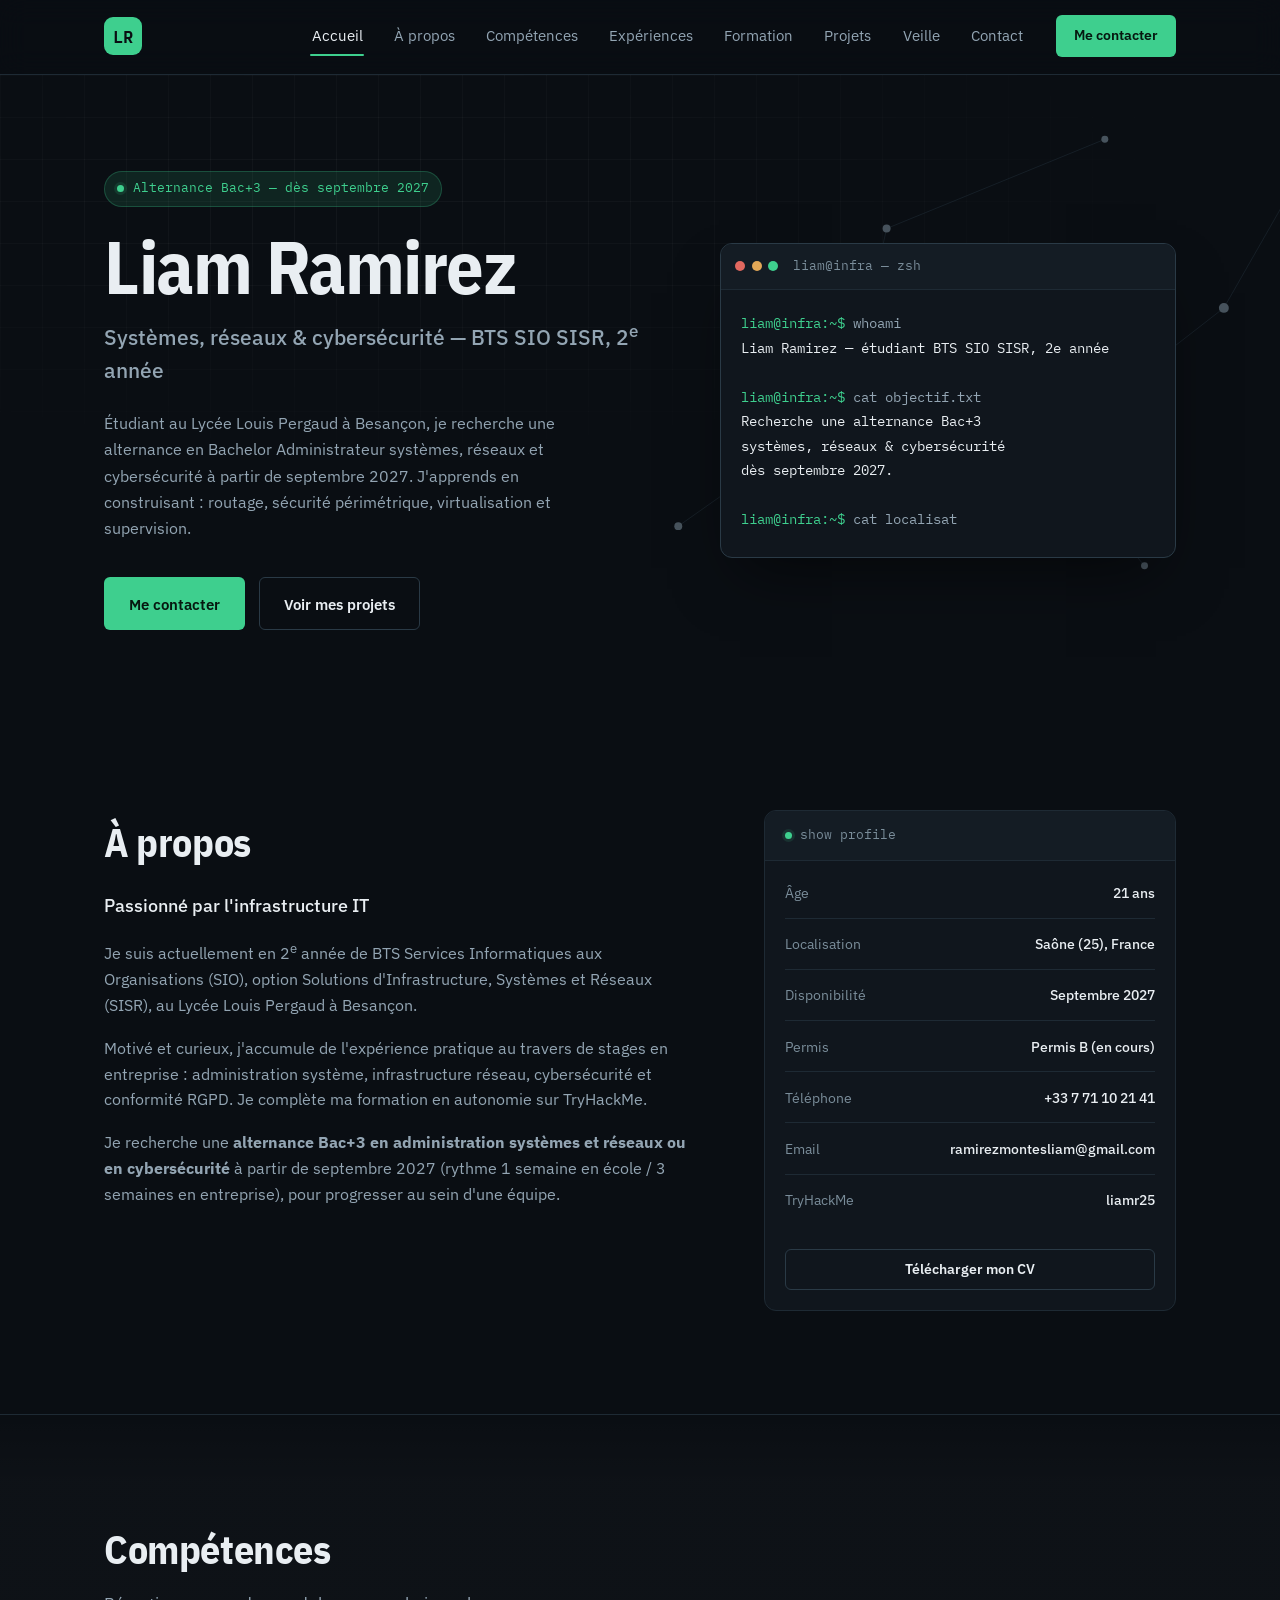
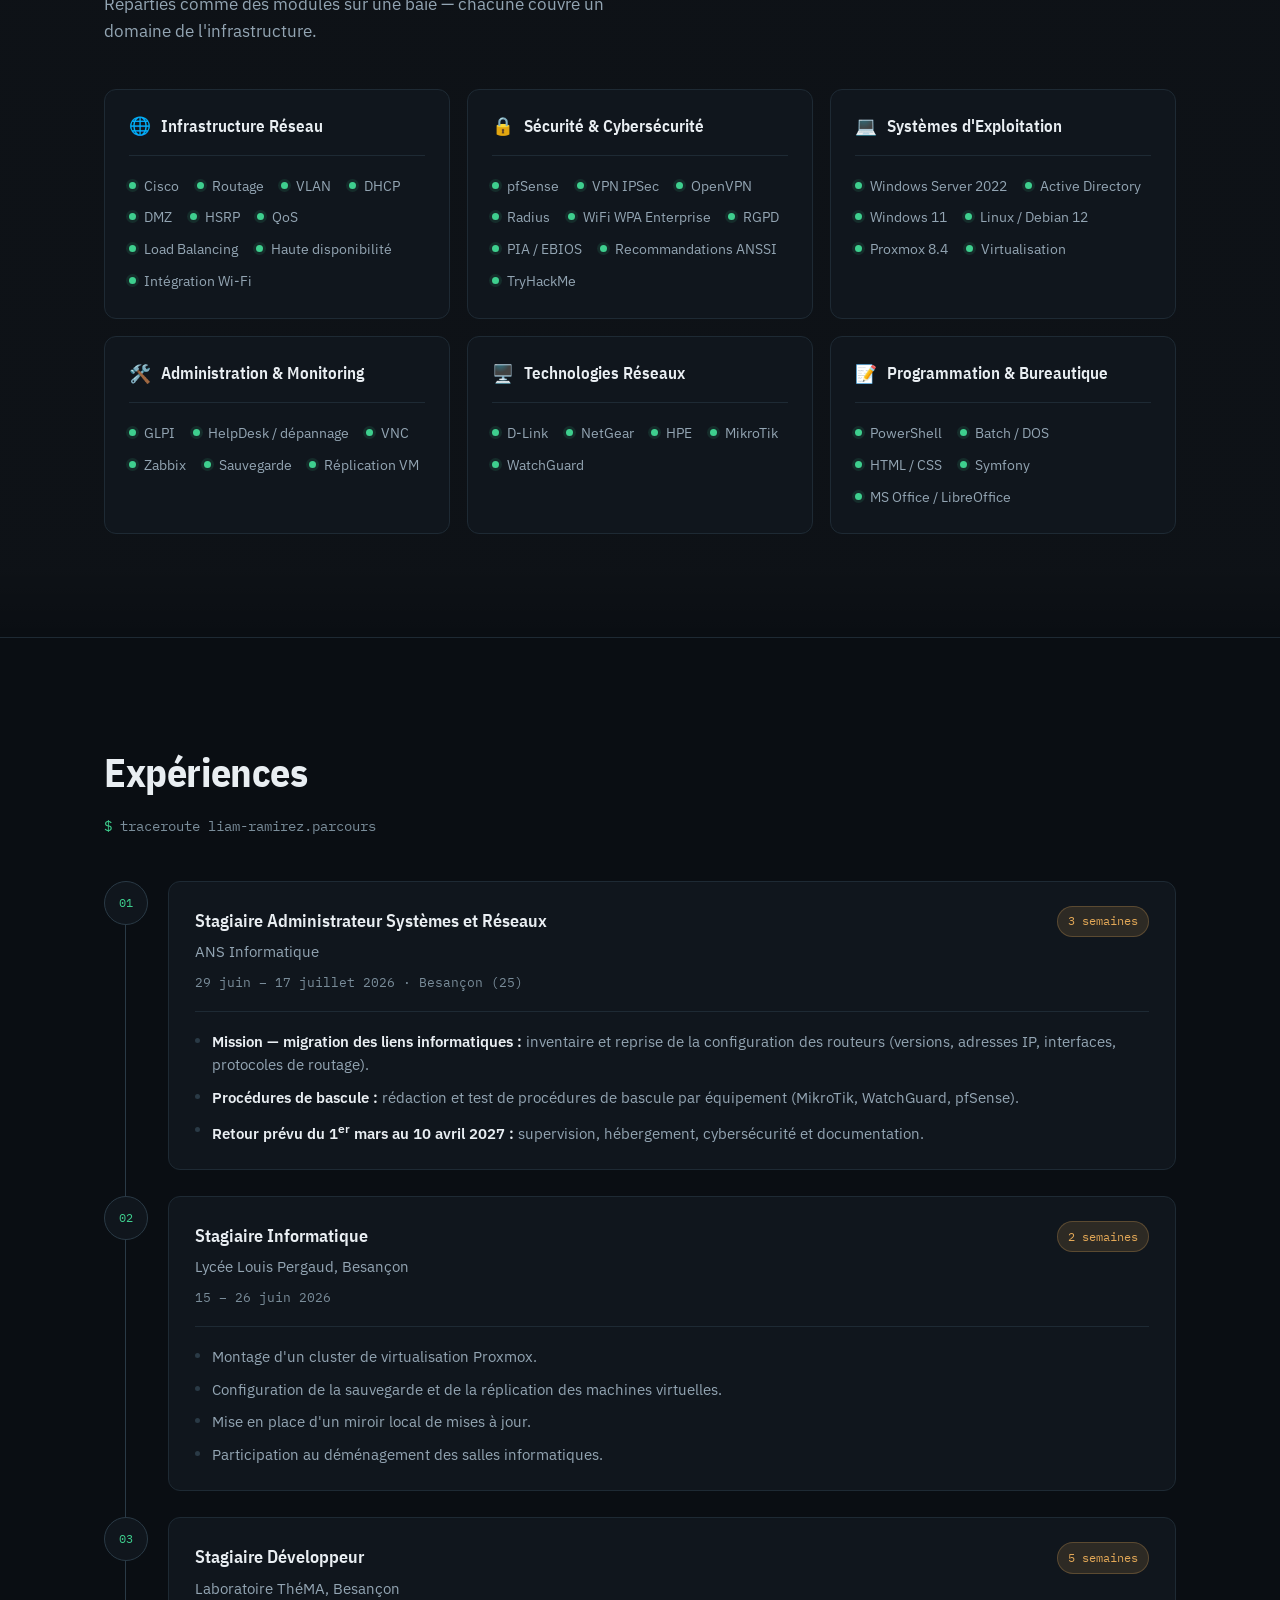
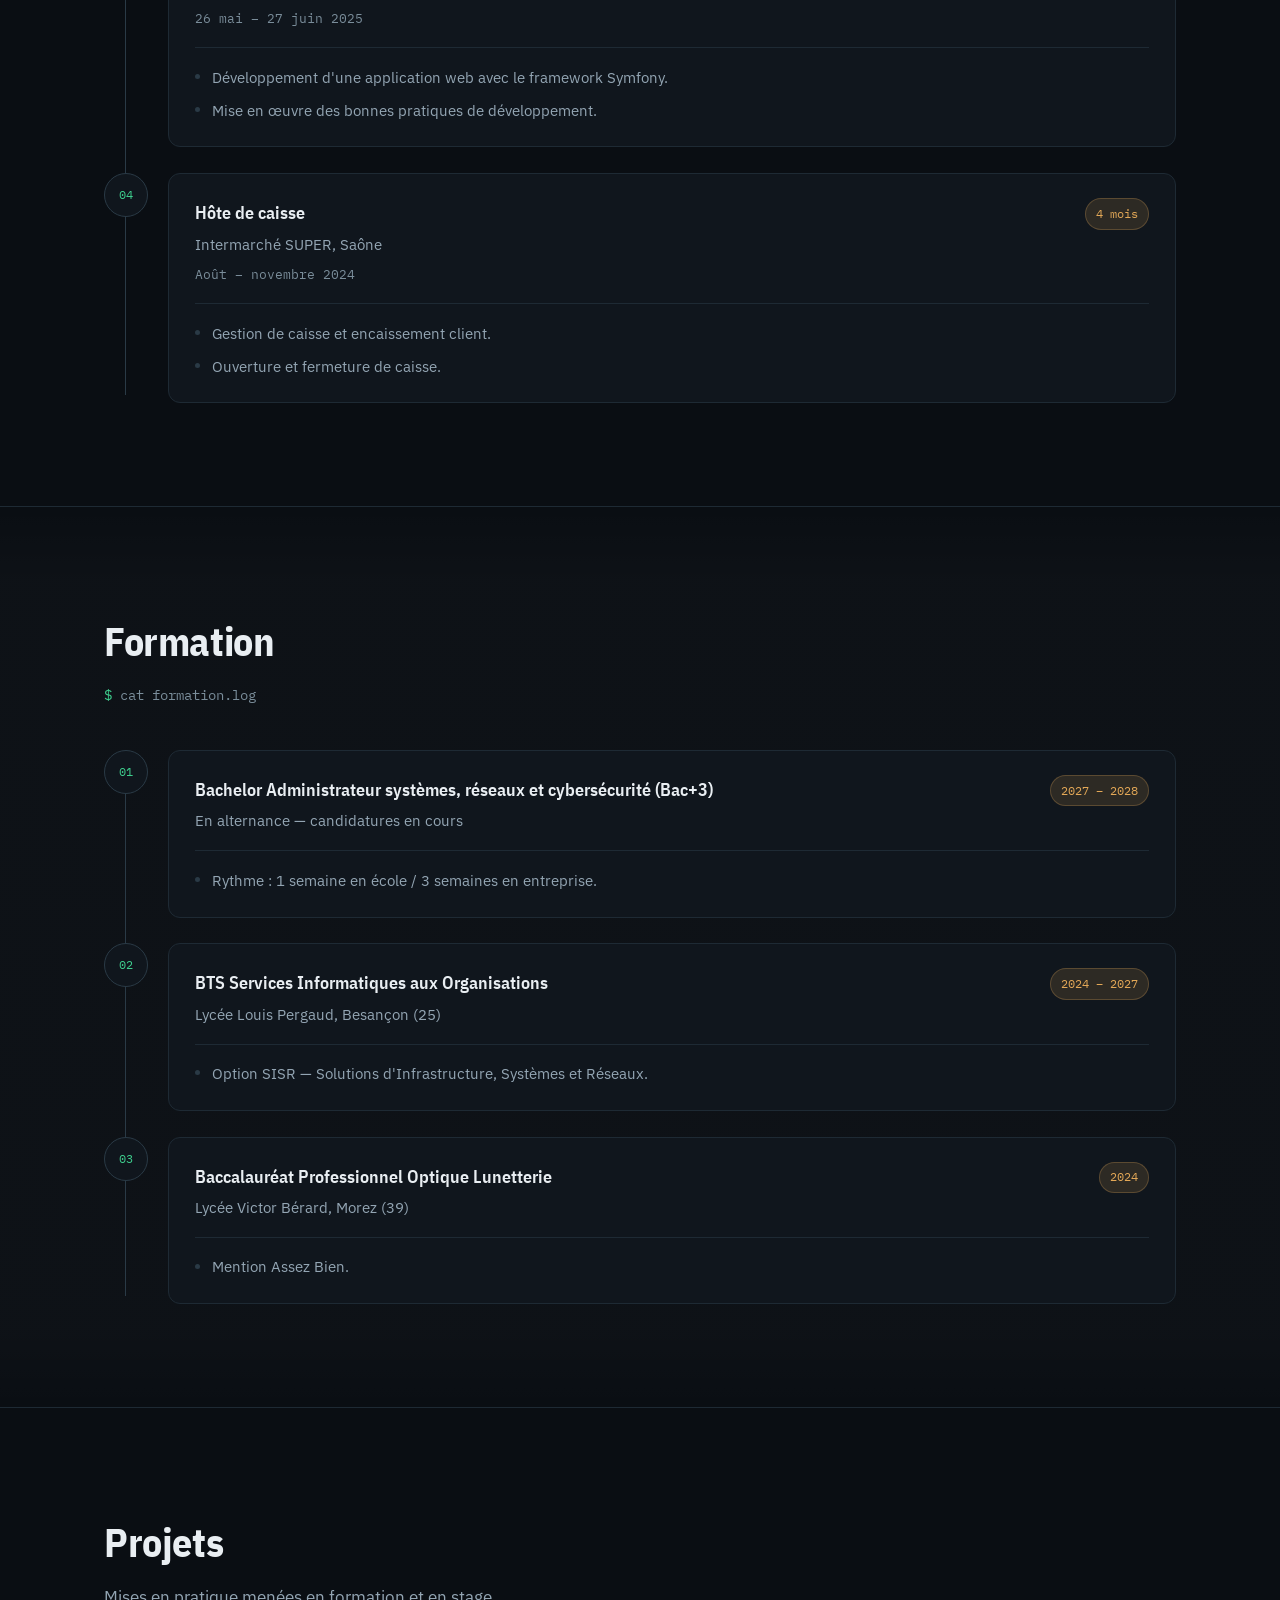
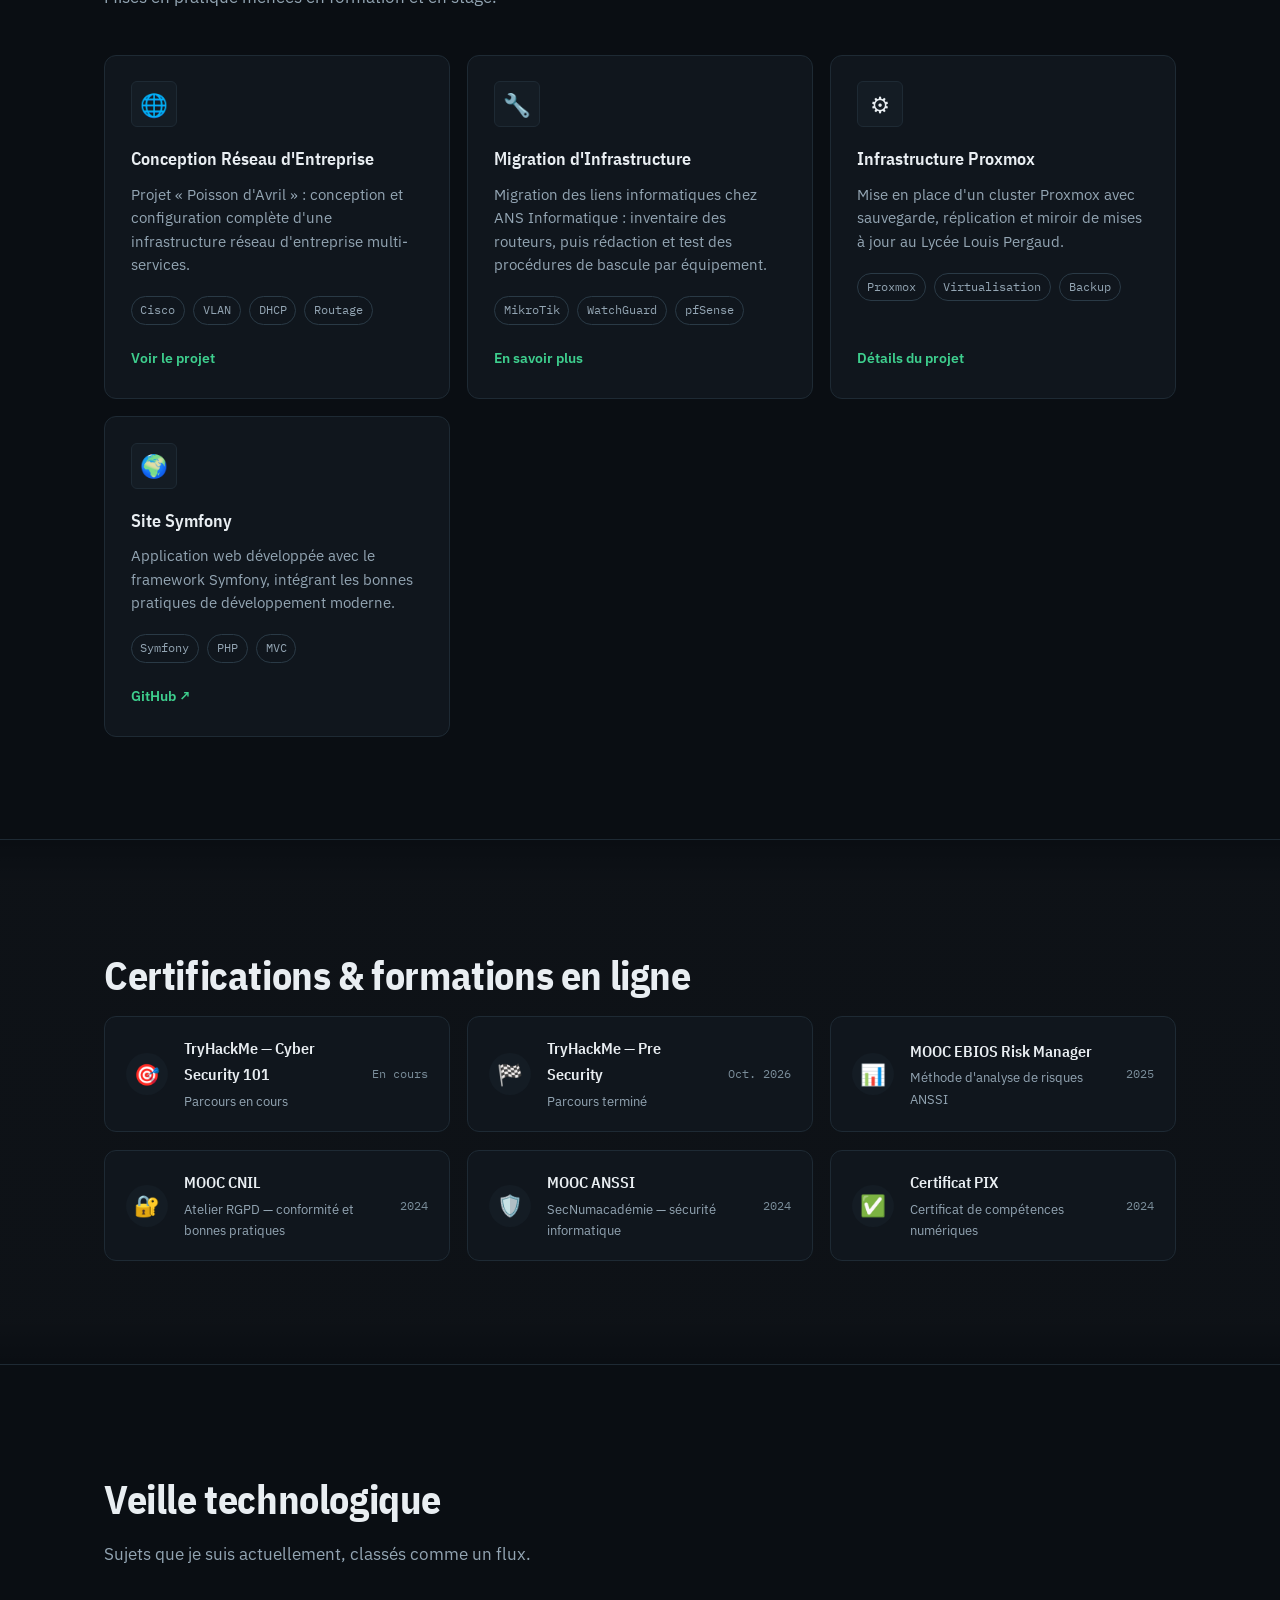
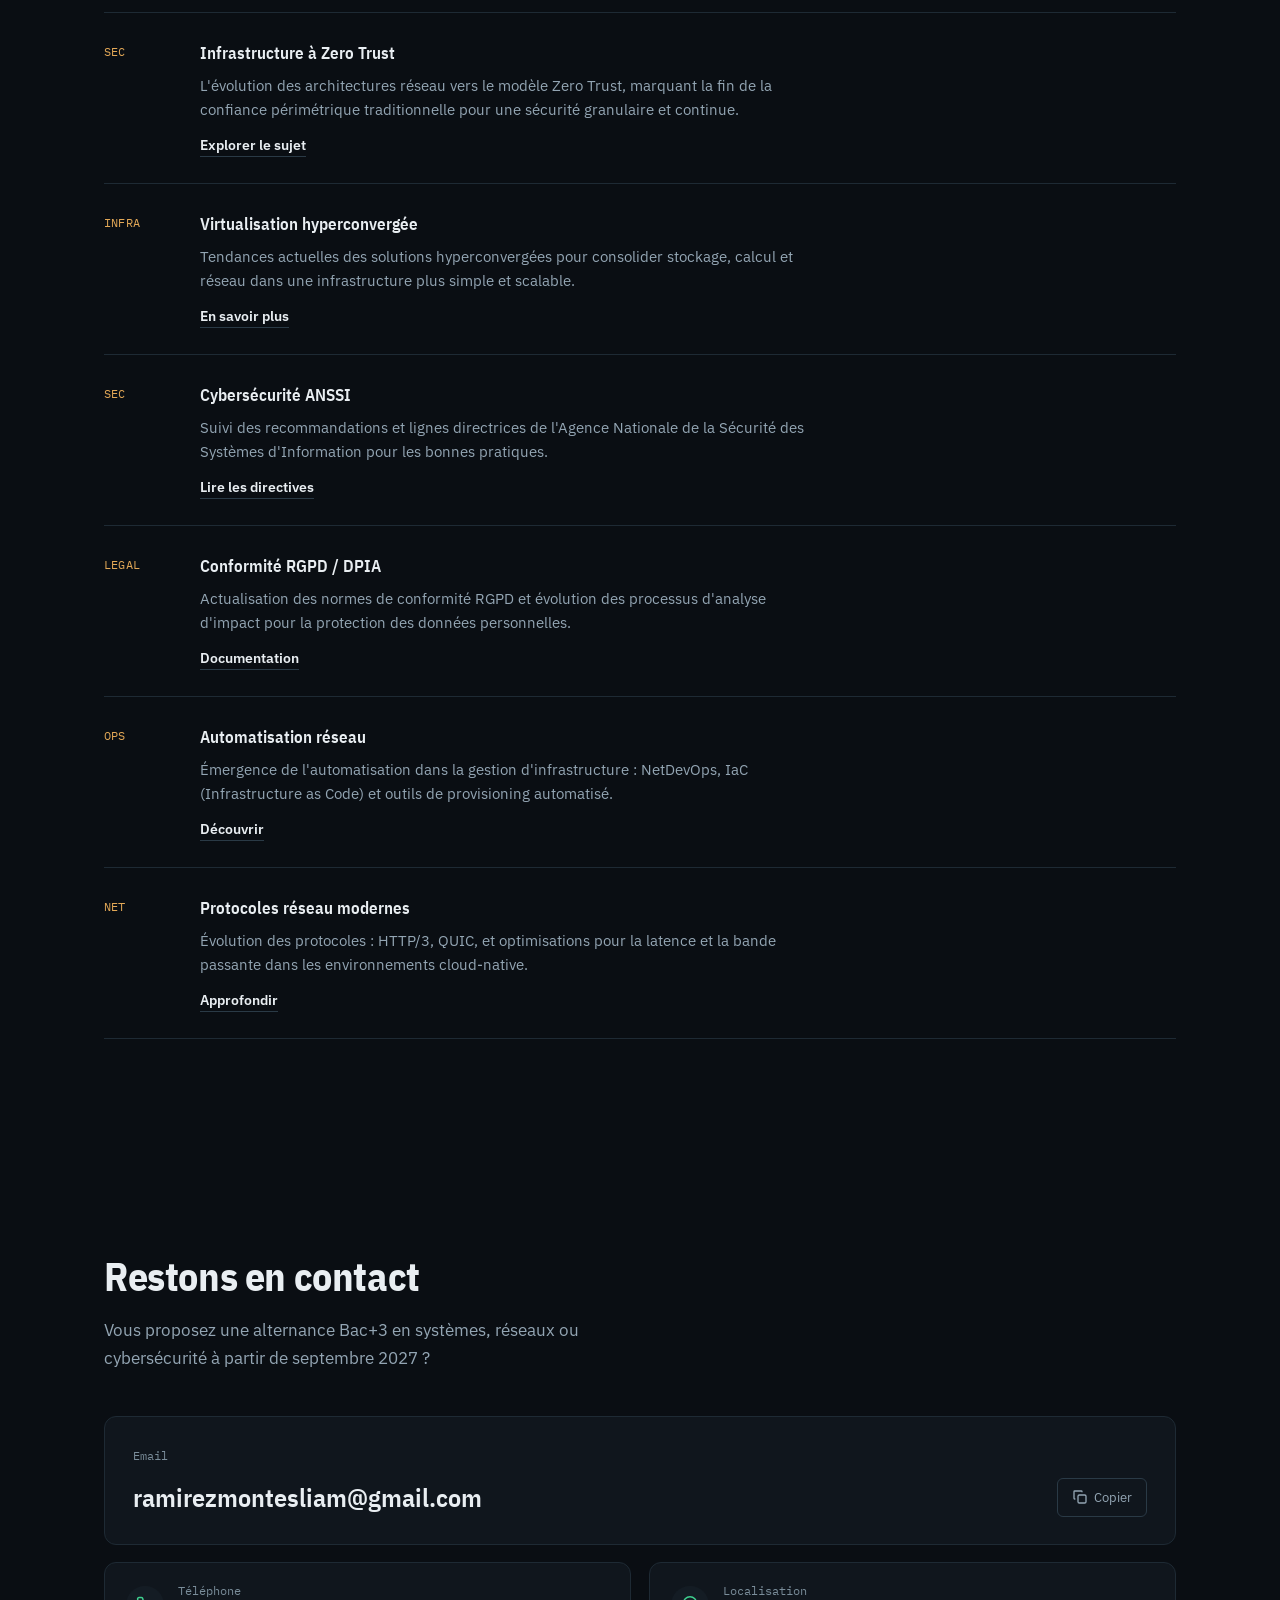
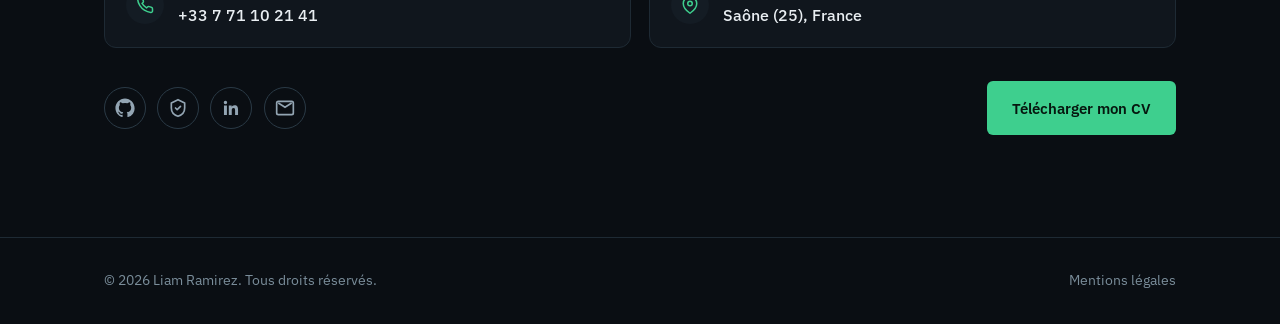
==== index.html @ 0d8e0223 "Add files via upload" ====
<!DOCTYPE html>
<html lang="fr">
<head>
<meta charset="UTF-8">
<meta name="viewport" content="width=device-width, initial-scale=1.0">
<title>Liam Ramirez — Infrastructure &amp; Réseaux</title>
<meta name="description" content="Portfolio de Liam Ramirez, étudiant en BTS SIO SISR à Besançon. Administration systèmes, réseaux et cybersécurité — recherche une alternance Bac+3 à partir de septembre 2027.">
<meta name="theme-color" content="#0a0e13">
<link rel="canonical" href="https://liamr25.github.io/portfolio/">

<!-- Open Graph -->
<meta property="og:type" content="website">
<meta property="og:title" content="Liam Ramirez — Infrastructure &amp; Réseaux">
<meta property="og:description" content="Étudiant BTS SIO SISR — systèmes, réseaux et cybersécurité. Recherche une alternance Bac+3 dès septembre 2027.">
<meta property="og:url" content="https://liamr25.github.io/portfolio/">
<meta property="og:locale" content="fr_FR">
<meta name="twitter:card" content="summary">
<meta name="twitter:title" content="Liam Ramirez — Infrastructure &amp; Réseaux">
<meta name="twitter:description" content="Étudiant BTS SIO SISR — infrastructure réseau, sécurité et systèmes.">

<link rel="icon" type="image/svg+xml" href="favicon.svg">

<link rel="preconnect" href="https://fonts.googleapis.com">
<link rel="preconnect" href="https://fonts.gstatic.com" crossorigin>
<link href="https://fonts.googleapis.com/css2?family=IBM+Plex+Mono:wght@400;500;600&family=IBM+Plex+Sans+Condensed:wght@500;600;700&family=IBM+Plex+Sans:wght@400;500;600;700&display=swap" rel="stylesheet">

<link rel="stylesheet" href="style.css">
</head>
<body>

<a class="skip-link" href="#contenu">Aller au contenu</a>

<!-- ============ NAV ============ -->
<header class="site-nav" id="site-nav">
  <div class="nav-inner">
    <a href="#accueil" class="nav-logo" aria-label="Retour à l'accueil">
      <span class="nav-logo__mark">LR</span>
    </a>

    <nav class="nav-links" id="nav-links" aria-label="Navigation principale">
      <a href="#accueil" data-nav>Accueil</a>
      <a href="#apropos" data-nav>À propos</a>
      <a href="#competences" data-nav>Compétences</a>
      <a href="#experiences" data-nav>Expériences</a>
      <a href="#formation" data-nav>Formation</a>
      <a href="#projets" data-nav>Projets</a>
      <a href="#veille" data-nav>Veille</a>
      <a href="#contact" data-nav>Contact</a>
    </nav>

    <a href="#contact" class="btn btn--sm btn--primary nav-cta">Me contacter</a>

    <button class="nav-toggle" id="nav-toggle" aria-label="Ouvrir le menu" aria-expanded="false" aria-controls="nav-links">
      <span></span><span></span><span></span>
    </button>
  </div>
  <div class="nav-progress" id="nav-progress" aria-hidden="true"></div>
</header>

<main id="contenu">

  <!-- ============ HERO ============ -->
  <section class="hero" id="accueil">
    <div class="hero-grid" aria-hidden="true"></div>
    <svg class="hero-topology" viewBox="0 0 800 600" aria-hidden="true" preserveAspectRatio="xMidYMid slice">
      <g class="topo-lines" stroke="currentColor" fill="none" stroke-width="1">
        <path d="M 90 480 L 260 360 L 460 400 L 640 260" />
        <path d="M 260 360 L 300 180" />
        <path d="M 460 400 L 560 520" />
        <path d="M 640 260 L 720 120" />
        <path d="M 300 180 L 520 90" />
      </g>
      <g class="topo-nodes" fill="currentColor">
        <circle cx="90" cy="480" r="4"/>
        <circle cx="260" cy="360" r="5"/>
        <circle cx="460" cy="400" r="4"/>
        <circle cx="640" cy="260" r="5"/>
        <circle cx="300" cy="180" r="4"/>
        <circle cx="560" cy="520" r="3.5"/>
        <circle cx="720" cy="120" r="3.5"/>
        <circle cx="520" cy="90" r="3.5"/>
      </g>
      <circle class="topo-pulse" r="3.5">
        <animateMotion dur="6s" repeatCount="indefinite" path="M 90 480 L 260 360 L 460 400 L 640 260 L 720 120" />
      </circle>
    </svg>

    <div class="hero-inner">
      <div class="hero-copy">
        <p class="hero-kicker"><span class="dot dot--up" aria-hidden="true"></span>Alternance Bac+3 — dès septembre 2027</p>
        <h1 class="hero-title">Liam Ramirez</h1>
        <p class="hero-role">Systèmes, réseaux &amp; cybersécurité — BTS SIO SISR, 2<sup>e</sup> année</p>
        <p class="hero-desc">Étudiant au Lycée Louis Pergaud à Besançon, je recherche une alternance en Bachelor Administrateur systèmes, réseaux et cybersécurité à partir de septembre 2027. J'apprends en construisant&nbsp;: routage, sécurité périmétrique, virtualisation et supervision.</p>
        <div class="hero-actions">
          <a href="#contact" class="btn btn--primary">Me contacter</a>
          <a href="#projets" class="btn btn--ghost">Voir mes projets</a>
        </div>
      </div>

      <div class="hero-terminal" role="img" aria-label="Terminal simulé affichant une brève présentation de Liam Ramirez">
        <div class="terminal">
          <div class="terminal__bar">
            <span class="terminal__dot terminal__dot--r"></span>
            <span class="terminal__dot terminal__dot--y"></span>
            <span class="terminal__dot terminal__dot--g"></span>
            <span class="terminal__title">liam@infra&nbsp;—&nbsp;zsh</span>
          </div>
          <pre class="terminal__body" id="terminal-body" aria-hidden="true"></pre>
        </div>
      </div>
    </div>
  </section>

  <!-- ============ A PROPOS ============ -->
  <section class="section" id="apropos">
    <div class="section-inner about-layout">
      <div class="about-copy">
        <h2 class="section-title">À propos</h2>
        <p class="section-lede">Passionné par l'infrastructure IT</p>
        <p>Je suis actuellement en 2<sup>e</sup> année de BTS Services Informatiques aux Organisations (SIO), option Solutions d'Infrastructure, Systèmes et Réseaux (SISR), au Lycée Louis Pergaud à Besançon.</p>
        <p>Motivé et curieux, j'accumule de l'expérience pratique au travers de stages en entreprise&nbsp;: administration système, infrastructure réseau, cybersécurité et conformité RGPD. Je complète ma formation en autonomie sur TryHackMe.</p>
        <p>Je recherche une <strong>alternance Bac+3 en administration systèmes et réseaux ou en cybersécurité</strong> à partir de septembre 2027 (rythme 1 semaine en école / 3 semaines en entreprise), pour progresser au sein d'une équipe.</p>
      </div>

      <aside class="about-panel" aria-label="Informations pratiques">
        <div class="about-panel__head">
          <span class="dot dot--up" aria-hidden="true"></span>
          <span>show&nbsp;profile</span>
        </div>
        <dl class="about-facts">
          <div class="about-facts__row">
            <dt>Âge</dt>
            <dd>21 ans</dd>
          </div>
          <div class="about-facts__row">
            <dt>Localisation</dt>
            <dd>Saône (25), France</dd>
          </div>
          <div class="about-facts__row">
            <dt>Disponibilité</dt>
            <dd>Septembre 2027</dd>
          </div>
          <div class="about-facts__row">
            <dt>Permis</dt>
            <dd>Permis B (en cours)</dd>
          </div>
          <div class="about-facts__row">
            <dt>Téléphone</dt>
            <dd><a href="tel:+33771102141">+33 7 71 10 21 41</a></dd>
          </div>
          <div class="about-facts__row">
            <dt>Email</dt>
            <dd><a href="mailto:ramirezmontesliam@gmail.com">ramirezmontesliam@gmail.com</a></dd>
          </div>
          <div class="about-facts__row">
            <dt>TryHackMe</dt>
            <dd><a href="https://tryhackme.com/p/liamr25" target="_blank" rel="noopener">liamr25</a></dd>
          </div>
        </dl>
        <a href="CV_RAMIREZ-MONTES_Liam.pdf" class="btn btn--ghost btn--sm about-panel__cta" download>Télécharger mon CV</a>
      </aside>
    </div>
  </section>

  <!-- ============ COMPETENCES ============ -->
  <section class="section section--alt" id="competences">
    <div class="section-inner">
      <h2 class="section-title">Compétences</h2>
      <p class="section-lede">Réparties comme des modules sur une baie — chacune couvre un domaine de l'infrastructure.</p>

      <div class="skills-grid">

        <div class="skill-panel">
          <h3 class="skill-panel__title"><span class="skill-panel__icon" aria-hidden="true">🌐</span>Infrastructure Réseau</h3>
          <ul class="skill-list">
            <li><span class="dot dot--up" aria-hidden="true"></span>Cisco</li>
            <li><span class="dot dot--up" aria-hidden="true"></span>Routage</li>
            <li><span class="dot dot--up" aria-hidden="true"></span>VLAN</li>
            <li><span class="dot dot--up" aria-hidden="true"></span>DHCP</li>
            <li><span class="dot dot--up" aria-hidden="true"></span>DMZ</li>
            <li><span class="dot dot--up" aria-hidden="true"></span>HSRP</li>
            <li><span class="dot dot--up" aria-hidden="true"></span>QoS</li>
            <li><span class="dot dot--up" aria-hidden="true"></span>Load Balancing</li>
            <li><span class="dot dot--up" aria-hidden="true"></span>Haute disponibilité</li>
            <li><span class="dot dot--up" aria-hidden="true"></span>Intégration Wi-Fi</li>
          </ul>
        </div>

        <div class="skill-panel">
          <h3 class="skill-panel__title"><span class="skill-panel__icon" aria-hidden="true">🔒</span>Sécurité &amp; Cybersécurité</h3>
          <ul class="skill-list">
            <li><span class="dot dot--up" aria-hidden="true"></span>pfSense</li>
            <li><span class="dot dot--up" aria-hidden="true"></span>VPN IPSec</li>
            <li><span class="dot dot--up" aria-hidden="true"></span>OpenVPN</li>
            <li><span class="dot dot--up" aria-hidden="true"></span>Radius</li>
            <li><span class="dot dot--up" aria-hidden="true"></span>WiFi WPA Enterprise</li>
            <li><span class="dot dot--up" aria-hidden="true"></span>RGPD</li>
            <li><span class="dot dot--up" aria-hidden="true"></span>PIA / EBIOS</li>
            <li><span class="dot dot--up" aria-hidden="true"></span>Recommandations ANSSI</li>
            <li><span class="dot dot--up" aria-hidden="true"></span>TryHackMe</li>
          </ul>
        </div>

        <div class="skill-panel">
          <h3 class="skill-panel__title"><span class="skill-panel__icon" aria-hidden="true">💻</span>Systèmes d'Exploitation</h3>
          <ul class="skill-list">
            <li><span class="dot dot--up" aria-hidden="true"></span>Windows Server 2022</li>
            <li><span class="dot dot--up" aria-hidden="true"></span>Active Directory</li>
            <li><span class="dot dot--up" aria-hidden="true"></span>Windows 11</li>
            <li><span class="dot dot--up" aria-hidden="true"></span>Linux / Debian 12</li>
            <li><span class="dot dot--up" aria-hidden="true"></span>Proxmox 8.4</li>
            <li><span class="dot dot--up" aria-hidden="true"></span>Virtualisation</li>
          </ul>
        </div>

        <div class="skill-panel">
          <h3 class="skill-panel__title"><span class="skill-panel__icon" aria-hidden="true">🛠️</span>Administration &amp; Monitoring</h3>
          <ul class="skill-list">
            <li><span class="dot dot--up" aria-hidden="true"></span>GLPI</li>
            <li><span class="dot dot--up" aria-hidden="true"></span>HelpDesk / dépannage</li>
            <li><span class="dot dot--up" aria-hidden="true"></span>VNC</li>
            <li><span class="dot dot--up" aria-hidden="true"></span>Zabbix</li>
            <li><span class="dot dot--up" aria-hidden="true"></span>Sauvegarde</li>
            <li><span class="dot dot--up" aria-hidden="true"></span>Réplication VM</li>
          </ul>
        </div>

        <div class="skill-panel">
          <h3 class="skill-panel__title"><span class="skill-panel__icon" aria-hidden="true">🖥️</span>Technologies Réseaux</h3>
          <ul class="skill-list">
            <li><span class="dot dot--up" aria-hidden="true"></span>D-Link</li>
            <li><span class="dot dot--up" aria-hidden="true"></span>NetGear</li>
            <li><span class="dot dot--up" aria-hidden="true"></span>HPE</li>
            <li><span class="dot dot--up" aria-hidden="true"></span>MikroTik</li>
            <li><span class="dot dot--up" aria-hidden="true"></span>WatchGuard</li>
          </ul>
        </div>

        <div class="skill-panel">
          <h3 class="skill-panel__title"><span class="skill-panel__icon" aria-hidden="true">📝</span>Programmation &amp; Bureautique</h3>
          <ul class="skill-list">
            <li><span class="dot dot--up" aria-hidden="true"></span>PowerShell</li>
            <li><span class="dot dot--up" aria-hidden="true"></span>Batch / DOS</li>
            <li><span class="dot dot--up" aria-hidden="true"></span>HTML / CSS</li>
            <li><span class="dot dot--up" aria-hidden="true"></span>Symfony</li>
            <li><span class="dot dot--up" aria-hidden="true"></span>MS Office / LibreOffice</li>
          </ul>
        </div>

      </div>
    </div>
  </section>

  <!-- ============ EXPERIENCES ============ -->
  <section class="section" id="experiences">
    <div class="section-inner">
      <h2 class="section-title">Expériences</h2>
      <p class="section-lede section-lede--mono">traceroute&nbsp;liam-ramirez.parcours</p>

      <ol class="trace">

        <li class="hop">
          <div class="hop__marker"><span class="hop__num">01</span></div>
          <div class="hop__card">
            <div class="hop__head">
              <div>
                <h3 class="hop__role">Stagiaire Administrateur Systèmes et Réseaux</h3>
                <p class="hop__org">ANS Informatique</p>
              </div>
              <span class="hop__duration">3 semaines</span>
            </div>
            <p class="hop__dates">29 juin – 17 juillet 2026 · Besançon (25)</p>
            <ul class="hop__list">
              <li><strong>Mission — migration des liens informatiques&nbsp;:</strong> inventaire et reprise de la configuration des routeurs (versions, adresses IP, interfaces, protocoles de routage).</li>
              <li><strong>Procédures de bascule&nbsp;:</strong> rédaction et test de procédures de bascule par équipement (MikroTik, WatchGuard, pfSense).</li>
              <li><strong>Retour prévu du 1<sup>er</sup> mars au 10 avril 2027&nbsp;:</strong> supervision, hébergement, cybersécurité et documentation.</li>
            </ul>
          </div>
        </li>

        <li class="hop">
          <div class="hop__marker"><span class="hop__num">02</span></div>
          <div class="hop__card">
            <div class="hop__head">
              <div>
                <h3 class="hop__role">Stagiaire Informatique</h3>
                <p class="hop__org">Lycée Louis Pergaud, Besançon</p>
              </div>
              <span class="hop__duration">2 semaines</span>
            </div>
            <p class="hop__dates">15 – 26 juin 2026</p>
            <ul class="hop__list">
              <li>Montage d'un cluster de virtualisation Proxmox.</li>
              <li>Configuration de la sauvegarde et de la réplication des machines virtuelles.</li>
              <li>Mise en place d'un miroir local de mises à jour.</li>
              <li>Participation au déménagement des salles informatiques.</li>
            </ul>
          </div>
        </li>

        <li class="hop">
          <div class="hop__marker"><span class="hop__num">03</span></div>
          <div class="hop__card">
            <div class="hop__head">
              <div>
                <h3 class="hop__role">Stagiaire Développeur</h3>
                <p class="hop__org">Laboratoire ThéMA, Besançon</p>
              </div>
              <span class="hop__duration">5 semaines</span>
            </div>
            <p class="hop__dates">26 mai – 27 juin 2025</p>
            <ul class="hop__list">
              <li>Développement d'une application web avec le framework Symfony.</li>
              <li>Mise en œuvre des bonnes pratiques de développement.</li>
            </ul>
          </div>
        </li>

        <li class="hop">
          <div class="hop__marker"><span class="hop__num">04</span></div>
          <div class="hop__card">
            <div class="hop__head">
              <div>
                <h3 class="hop__role">Hôte de caisse</h3>
                <p class="hop__org">Intermarché SUPER, Saône</p>
              </div>
              <span class="hop__duration">4 mois</span>
            </div>
            <p class="hop__dates">Août – novembre 2024</p>
            <ul class="hop__list">
              <li>Gestion de caisse et encaissement client.</li>
              <li>Ouverture et fermeture de caisse.</li>
            </ul>
          </div>
        </li>

      </ol>
    </div>
  </section>

  <!-- ============ FORMATION ============ -->
  <section class="section section--alt" id="formation">
    <div class="section-inner">
      <h2 class="section-title">Formation</h2>
      <p class="section-lede section-lede--mono">cat&nbsp;formation.log</p>

      <ol class="trace">

        <li class="hop">
          <div class="hop__marker"><span class="hop__num">01</span></div>
          <div class="hop__card">
            <div class="hop__head">
              <div>
                <h3 class="hop__role">Bachelor Administrateur systèmes, réseaux et cybersécurité (Bac+3)</h3>
                <p class="hop__org">En alternance — candidatures en cours</p>
              </div>
              <span class="hop__duration">2027 – 2028</span>
            </div>
            <ul class="hop__list">
              <li>Rythme&nbsp;: 1 semaine en école / 3 semaines en entreprise.</li>
            </ul>
          </div>
        </li>

        <li class="hop">
          <div class="hop__marker"><span class="hop__num">02</span></div>
          <div class="hop__card">
            <div class="hop__head">
              <div>
                <h3 class="hop__role">BTS Services Informatiques aux Organisations</h3>
                <p class="hop__org">Lycée Louis Pergaud, Besançon (25)</p>
              </div>
              <span class="hop__duration">2024 – 2027</span>
            </div>
            <ul class="hop__list">
              <li>Option SISR — Solutions d'Infrastructure, Systèmes et Réseaux.</li>
            </ul>
          </div>
        </li>

        <li class="hop">
          <div class="hop__marker"><span class="hop__num">03</span></div>
          <div class="hop__card">
            <div class="hop__head">
              <div>
                <h3 class="hop__role">Baccalauréat Professionnel Optique Lunetterie</h3>
                <p class="hop__org">Lycée Victor Bérard, Morez (39)</p>
              </div>
              <span class="hop__duration">2024</span>
            </div>
            <ul class="hop__list">
              <li>Mention Assez Bien.</li>
            </ul>
          </div>
        </li>

      </ol>
    </div>
  </section>

  <!-- ============ PROJETS ============ -->
  <section class="section" id="projets">
    <div class="section-inner">
      <h2 class="section-title">Projets</h2>
      <p class="section-lede">Mises en pratique menées en formation et en stage.</p>

      <div class="projects-grid">

        <article class="project-card">
          <div class="project-card__icon" aria-hidden="true">🌐</div>
          <h3 class="project-card__title">Conception Réseau d'Entreprise</h3>
          <p class="project-card__desc">Projet «&nbsp;Poisson d'Avril&nbsp;»&nbsp;: conception et configuration complète d'une infrastructure réseau d'entreprise multi-services.</p>
          <ul class="tag-row">
            <li>Cisco</li><li>VLAN</li><li>DHCP</li><li>Routage</li>
          </ul>
          <a href="#" class="project-card__link">Voir le projet</a>
        </article>

        <article class="project-card">
          <div class="project-card__icon" aria-hidden="true">🔧</div>
          <h3 class="project-card__title">Migration d'Infrastructure</h3>
          <p class="project-card__desc">Migration des liens informatiques chez ANS Informatique&nbsp;: inventaire des routeurs, puis rédaction et test des procédures de bascule par équipement.</p>
          <ul class="tag-row">
            <li>MikroTik</li><li>WatchGuard</li><li>pfSense</li>
          </ul>
          <a href="#" class="project-card__link">En savoir plus</a>
        </article>

        <article class="project-card">
          <div class="project-card__icon" aria-hidden="true">⚙️</div>
          <h3 class="project-card__title">Infrastructure Proxmox</h3>
          <p class="project-card__desc">Mise en place d'un cluster Proxmox avec sauvegarde, réplication et miroir de mises à jour au Lycée Louis Pergaud.</p>
          <ul class="tag-row">
            <li>Proxmox</li><li>Virtualisation</li><li>Backup</li>
          </ul>
          <a href="#" class="project-card__link">Détails du projet</a>
        </article>

        <article class="project-card">
          <div class="project-card__icon" aria-hidden="true">🌍</div>
          <h3 class="project-card__title">Site Symfony</h3>
          <p class="project-card__desc">Application web développée avec le framework Symfony, intégrant les bonnes pratiques de développement moderne.</p>
          <ul class="tag-row">
            <li>Symfony</li><li>PHP</li><li>MVC</li>
          </ul>
          <a href="https://github.com/liamr25" class="project-card__link" target="_blank" rel="noopener">GitHub ↗</a>
        </article>

      </div>
    </div>
  </section>

  <!-- ============ CERTIFICATIONS ============ -->
  <section class="section section--alt" id="certifications">
    <div class="section-inner">
      <h2 class="section-title">Certifications &amp; formations en ligne</h2>

      <div class="certs-row">
        <div class="cert-badge">
          <span class="cert-badge__icon" aria-hidden="true">🎯</span>
          <div>
            <h3 class="cert-badge__title">TryHackMe — Cyber Security 101</h3>
            <p class="cert-badge__sub">Parcours en cours</p>
          </div>
          <span class="cert-badge__year">En cours</span>
        </div>
        <div class="cert-badge">
          <span class="cert-badge__icon" aria-hidden="true">🏁</span>
          <div>
            <h3 class="cert-badge__title">TryHackMe — Pre Security</h3>
            <p class="cert-badge__sub">Parcours terminé</p>
          </div>
          <span class="cert-badge__year">Oct. 2026</span>
        </div>
        <div class="cert-badge">
          <span class="cert-badge__icon" aria-hidden="true">📊</span>
          <div>
            <h3 class="cert-badge__title">MOOC EBIOS Risk Manager</h3>
            <p class="cert-badge__sub">Méthode d'analyse de risques ANSSI</p>
          </div>
          <span class="cert-badge__year">2025</span>
        </div>
        <div class="cert-badge">
          <span class="cert-badge__icon" aria-hidden="true">🔐</span>
          <div>
            <h3 class="cert-badge__title">MOOC CNIL</h3>
            <p class="cert-badge__sub">Atelier RGPD — conformité et bonnes pratiques</p>
          </div>
          <span class="cert-badge__year">2024</span>
        </div>
        <div class="cert-badge">
          <span class="cert-badge__icon" aria-hidden="true">🛡️</span>
          <div>
            <h3 class="cert-badge__title">MOOC ANSSI</h3>
            <p class="cert-badge__sub">SecNumacadémie — sécurité informatique</p>
          </div>
          <span class="cert-badge__year">2024</span>
        </div>
        <div class="cert-badge">
          <span class="cert-badge__icon" aria-hidden="true">✅</span>
          <div>
            <h3 class="cert-badge__title">Certificat PIX</h3>
            <p class="cert-badge__sub">Certificat de compétences numériques</p>
          </div>
          <span class="cert-badge__year">2024</span>
        </div>
      </div>
    </div>
  </section>

  <!-- ============ VEILLE ============ -->
  <section class="section" id="veille">
    <div class="section-inner">
      <h2 class="section-title">Veille technologique</h2>
      <p class="section-lede">Sujets que je suis actuellement, classés comme un flux.</p>

      <ul class="feed">
        <li class="feed-item">
          <span class="feed-item__tag">SEC</span>
          <div class="feed-item__body">
            <h3 class="feed-item__title">Infrastructure à Zero Trust</h3>
            <p>L'évolution des architectures réseau vers le modèle Zero Trust, marquant la fin de la confiance périmétrique traditionnelle pour une sécurité granulaire et continue.</p>
            <a href="#">Explorer le sujet</a>
          </div>
        </li>
        <li class="feed-item">
          <span class="feed-item__tag">INFRA</span>
          <div class="feed-item__body">
            <h3 class="feed-item__title">Virtualisation hyperconvergée</h3>
            <p>Tendances actuelles des solutions hyperconvergées pour consolider stockage, calcul et réseau dans une infrastructure plus simple et scalable.</p>
            <a href="#">En savoir plus</a>
          </div>
        </li>
        <li class="feed-item">
          <span class="feed-item__tag">SEC</span>
          <div class="feed-item__body">
            <h3 class="feed-item__title">Cybersécurité ANSSI</h3>
            <p>Suivi des recommandations et lignes directrices de l'Agence Nationale de la Sécurité des Systèmes d'Information pour les bonnes pratiques.</p>
            <a href="#">Lire les directives</a>
          </div>
        </li>
        <li class="feed-item">
          <span class="feed-item__tag">LEGAL</span>
          <div class="feed-item__body">
            <h3 class="feed-item__title">Conformité RGPD / DPIA</h3>
            <p>Actualisation des normes de conformité RGPD et évolution des processus d'analyse d'impact pour la protection des données personnelles.</p>
            <a href="#">Documentation</a>
          </div>
        </li>
        <li class="feed-item">
          <span class="feed-item__tag">OPS</span>
          <div class="feed-item__body">
            <h3 class="feed-item__title">Automatisation réseau</h3>
            <p>Émergence de l'automatisation dans la gestion d'infrastructure&nbsp;: NetDevOps, IaC (Infrastructure as Code) et outils de provisioning automatisé.</p>
            <a href="#">Découvrir</a>
          </div>
        </li>
        <li class="feed-item">
          <span class="feed-item__tag">NET</span>
          <div class="feed-item__body">
            <h3 class="feed-item__title">Protocoles réseau modernes</h3>
            <p>Évolution des protocoles&nbsp;: HTTP/3, QUIC, et optimisations pour la latence et la bande passante dans les environnements cloud-native.</p>
            <a href="#">Approfondir</a>
          </div>
        </li>
      </ul>
    </div>
  </section>

  <!-- ============ CONTACT ============ -->
  <section class="section contact" id="contact">
    <div class="section-inner">
      <h2 class="section-title">Restons en contact</h2>
      <p class="section-lede">Vous proposez une alternance Bac+3 en systèmes, réseaux ou cybersécurité à partir de septembre 2027&nbsp;?</p>

      <div class="contact-grid">
        <div class="contact-primary">
          <span class="contact-primary__label">Email</span>
          <div class="contact-primary__row">
            <a href="mailto:ramirezmontesliam@gmail.com?subject=Alternance%20Bac%2B3%20-%20septembre%202027" class="contact-primary__value">ramirezmontesliam@gmail.com</a>
            <button class="copy-btn" id="copy-email" type="button" data-copy="ramirezmontesliam@gmail.com" aria-label="Copier l'adresse email">
              <svg width="16" height="16" viewBox="0 0 24 24" fill="none" stroke="currentColor" stroke-width="2" aria-hidden="true"><rect x="9" y="9" width="12" height="12" rx="2"/><path d="M5 15H4a1 1 0 0 1-1-1V4a1 1 0 0 1 1-1h10a1 1 0 0 1 1 1v1"/></svg>
              <span class="copy-btn__label">Copier</span>
            </button>
          </div>
        </div>

        <div class="contact-cards">
          <a href="tel:+33771102141" class="contact-card">
            <span class="contact-card__icon" aria-hidden="true">
              <svg width="18" height="18" viewBox="0 0 24 24" fill="none" stroke="currentColor" stroke-width="2"><path d="M22 16.92v3a2 2 0 0 1-2.18 2 19.79 19.79 0 0 1-8.63-3.07 19.5 19.5 0 0 1-6-6 19.79 19.79 0 0 1-3.07-8.67A2 2 0 0 1 4.11 2h3a2 2 0 0 1 2 1.72c.127.96.361 1.903.7 2.81a2 2 0 0 1-.45 2.11L8.09 9.91a16 16 0 0 0 6 6l1.27-1.27a2 2 0 0 1 2.11-.45c.907.339 1.85.573 2.81.7A2 2 0 0 1 22 16.92z"/></svg>
            </span>
            <span>
              <span class="contact-card__label">Téléphone</span>
              <span class="contact-card__value">+33 7 71 10 21 41</span>
            </span>
          </a>

          <div class="contact-card contact-card--static">
            <span class="contact-card__icon" aria-hidden="true">
              <svg width="18" height="18" viewBox="0 0 24 24" fill="none" stroke="currentColor" stroke-width="2"><path d="M21 10c0 7-9 13-9 13s-9-6-9-13a9 9 0 0 1 18 0z"/><circle cx="12" cy="10" r="3"/></svg>
            </span>
            <span>
              <span class="contact-card__label">Localisation</span>
              <span class="contact-card__value">Saône (25), France</span>
            </span>
          </div>
        </div>

        <div class="contact-footer">
          <div class="social-row">
            <a href="https://github.com/liamr25" target="_blank" rel="noopener" aria-label="Profil GitHub de Liam Ramirez" class="social-icon">
              <svg width="20" height="20" viewBox="0 0 24 24" fill="currentColor" aria-hidden="true"><path d="M12 .5C5.73.5.5 5.73.5 12c0 5.08 3.29 9.39 7.86 10.91.57.1.78-.25.78-.55 0-.27-.01-1.17-.02-2.12-3.2.7-3.88-1.36-3.88-1.36-.52-1.34-1.28-1.69-1.28-1.69-1.04-.72.08-.7.08-.7 1.16.08 1.77 1.19 1.77 1.19 1.03 1.77 2.7 1.26 3.36.96.1-.75.4-1.26.73-1.55-2.55-.29-5.24-1.28-5.24-5.69 0-1.26.45-2.29 1.19-3.09-.12-.29-.52-1.47.11-3.06 0 0 .97-.31 3.18 1.18a11.02 11.02 0 0 1 5.8 0c2.2-1.49 3.18-1.18 3.18-1.18.63 1.6.23 2.77.11 3.06.74.8 1.19 1.83 1.19 3.09 0 4.42-2.7 5.39-5.26 5.68.41.36.78 1.06.78 2.13 0 1.54-.01 2.78-.01 3.16 0 .3.2.66.79.55A10.52 10.52 0 0 0 23.5 12C23.5 5.73 18.27.5 12 .5z"/></svg>
            </a>
            <a href="https://tryhackme.com/p/liamr25" target="_blank" rel="noopener" aria-label="Profil TryHackMe de Liam Ramirez" class="social-icon">
              <svg width="20" height="20" viewBox="0 0 24 24" fill="none" stroke="currentColor" stroke-width="2" stroke-linecap="round" stroke-linejoin="round" aria-hidden="true"><path d="M12 2l8 4v6c0 5-3.5 8.5-8 10-4.5-1.5-8-5-8-10V6l8-4z"/><path d="M9 12l2 2 4-4"/></svg>
            </a>
            <a href="https://www.linkedin.com/in/liam-r-5562962b2/" target="_blank" rel="noopener" aria-label="Profil LinkedIn de Liam Ramirez" class="social-icon">
              <svg width="20" height="20" viewBox="0 0 24 24" fill="currentColor" aria-hidden="true"><path d="M20.45 20.45h-3.55v-5.57c0-1.33-.02-3.03-1.85-3.03-1.86 0-2.14 1.45-2.14 2.94v5.66H9.36V9h3.41v1.56h.05c.48-.9 1.64-1.85 3.37-1.85 3.6 0 4.27 2.37 4.27 5.46v6.28zM5.34 7.43a2.06 2.06 0 1 1 0-4.12 2.06 2.06 0 0 1 0 4.12zM7.11 20.45H3.56V9h3.55v11.45z"/></svg>
            </a>
            <a href="mailto:ramirezmontesliam@gmail.com" aria-label="Envoyer un email à Liam Ramirez" class="social-icon">
              <svg width="20" height="20" viewBox="0 0 24 24" fill="none" stroke="currentColor" stroke-width="2" aria-hidden="true"><path d="M4 4h16v16H4z" opacity="0"/><path d="M22 6c0-1.1-.9-2-2-2H4a2 2 0 0 0-2 2v12a2 2 0 0 0 2 2h16a2 2 0 0 0 2-2V6zm-2 0-8 5-8-5"/></svg>
            </a>
          </div>
          <a href="CV_RAMIREZ-MONTES_Liam.pdf" class="btn btn--primary" download>Télécharger mon CV</a>
        </div>
      </div>
    </div>
  </section>

</main>

<footer class="site-footer">
  <div class="section-inner site-footer__inner">
    <p>© 2026 Liam Ramirez. Tous droits réservés.</p>
    <a href="#">Mentions légales</a>
  </div>
</footer>

<button class="to-top" id="to-top" aria-label="Retour en haut de page">
  <svg width="18" height="18" viewBox="0 0 24 24" fill="none" stroke="currentColor" stroke-width="2"><path d="M18 15l-6-6-6 6"/></svg>
</button>

<script src="script.js"></script>
</body>
</html>
---- style.css ----
/* ==========================================================================
   Liam Ramirez — Portfolio
   Design language: an enterprise network-operations console (Cisco / Zabbix /
   Grafana dark dashboards), not a "hacker terminal". Deep slate-blue, not
   pure black. Two functional accents borrowed from real interface-status
   LEDs: green = link up / primary action, amber = activity / secondary.
   ========================================================================== */

/* ---------- Design tokens ---------- */
:root{
  --bg:          #0a0e13;
  --bg-elev:     #10161d;
  --bg-elev-2:   #141c24;
  --bg-nav:      rgba(10, 14, 19, 0.78);

  --border:        #1e2a34;
  --border-strong: #2a3a46;

  --text:       #e9eef2;
  --text-dim:   #93a5b3;
  --text-faint: #7a8d9a;

  --accent:      #3ecf8e;
  --accent-dim:  #2a9467;
  --accent-soft: rgba(62, 207, 142, 0.12);

  --accent-2:      #e3a857;
  --accent-2-soft: rgba(227, 168, 87, 0.14);

  --danger: #e2685f;

  --radius-sm: 6px;
  --radius-md: 12px;
  --radius-lg: 20px;

  --font-body:    'IBM Plex Sans', system-ui, -apple-system, 'Segoe UI', sans-serif;
  --font-display: 'IBM Plex Sans Condensed', var(--font-body);
  --font-mono:    'IBM Plex Mono', ui-monospace, 'SFMono-Regular', Menlo, monospace;

  --nav-h: 72px;
  --max: 1120px;

  --ease: cubic-bezier(.4, 0, .2, 1);
}

/* ---------- Reset ---------- */
*, *::before, *::after{ box-sizing: border-box; }
html{
  scroll-behavior: smooth;
  -webkit-text-size-adjust: 100%;
}
body{
  margin: 0;
  background: var(--bg);
  color: var(--text);
  font-family: var(--font-body);
  font-size: 16px;
  line-height: 1.6;
  -webkit-font-smoothing: antialiased;
}
h1, h2, h3, h4, p, dl, dd, ul, ol, figure{ margin: 0; }
ul, ol{ padding: 0; list-style: none; }
a{ color: inherit; text-decoration: none; }
button{ font: inherit; color: inherit; background: none; border: 0; cursor: pointer; }
img, svg{ display: block; max-width: 100%; }
::selection{ background: var(--accent-soft); color: var(--text); }

:focus-visible{
  outline: 2px solid var(--accent);
  outline-offset: 3px;
  border-radius: 4px;
}

@media (prefers-reduced-motion: reduce){
  html{ scroll-behavior: auto; }
  *, *::before, *::after{
    animation-duration: 0.001ms !important;
    animation-iteration-count: 1 !important;
    transition-duration: 0.001ms !important;
    scroll-behavior: auto !important;
  }
}

.skip-link{
  position: absolute;
  left: 1rem; top: -3rem;
  background: var(--accent);
  color: #06110c;
  padding: 0.6rem 1rem;
  border-radius: var(--radius-sm);
  font-weight: 600;
  z-index: 1000;
  transition: top .2s var(--ease);
}
.skip-link:focus{ top: 1rem; }

/* ---------- Layout helpers ---------- */
.hero, .section{ scroll-margin-top: var(--nav-h); }
.section{ padding: clamp(4rem, 8vw, 7rem) 0; }
.section--alt{ background: linear-gradient(180deg, transparent, rgba(255,255,255,0.015) 8%, rgba(255,255,255,0.015) 92%, transparent); border-top: 1px solid var(--border); border-bottom: 1px solid var(--border); }
.section-inner{ max-width: var(--max); margin: 0 auto; padding: 0 1.5rem; }

.section-title{
  font-family: var(--font-display);
  font-weight: 700;
  font-size: clamp(1.9rem, 3.4vw, 2.5rem);
  letter-spacing: -0.01em;
  color: var(--text);
  margin-bottom: 0.6rem;
}
.section-lede{
  color: var(--text-dim);
  font-size: 1.0625rem;
  max-width: 56ch;
  margin-bottom: 2.75rem;
}
.section-lede--mono{
  font-family: var(--font-mono);
  font-size: 0.9rem;
  color: var(--text-faint);
}
.section-lede--mono::before{ content: "$ "; color: var(--accent); }

.dot{
  display: inline-block;
  width: 7px; height: 7px;
  border-radius: 50%;
  background: var(--text-faint);
  flex: none;
}
.dot--up{ background: var(--accent); box-shadow: 0 0 0 3px var(--accent-soft); }

/* ---------- Buttons ---------- */
.btn{
  display: inline-flex;
  align-items: center;
  gap: 0.5rem;
  padding: 0.85rem 1.5rem;
  border-radius: var(--radius-sm);
  font-weight: 600;
  font-size: 0.95rem;
  border: 1px solid transparent;
  transition: transform .15s var(--ease), border-color .15s var(--ease), background .15s var(--ease), color .15s var(--ease);
  white-space: nowrap;
}
.btn--primary{
  background: var(--accent);
  color: #06170f;
}
.btn--primary:hover{ background: #57dca0; transform: translateY(-1px); }
.btn--ghost{
  background: transparent;
  color: var(--text);
  border-color: var(--border-strong);
}
.btn--ghost:hover{ border-color: var(--accent); color: var(--accent); }
.btn--sm{ padding: 0.55rem 1.05rem; font-size: 0.85rem; }

/* ==========================================================================
   NAV
   ========================================================================== */
.site-nav{
  position: sticky; top: 0; z-index: 100;
  background: var(--bg-nav);
  backdrop-filter: blur(14px) saturate(140%);
  -webkit-backdrop-filter: blur(14px) saturate(140%);
  border-bottom: 1px solid var(--border);
}
.nav-inner{
  max-width: var(--max);
  margin: 0 auto;
  padding: 0 1.5rem;
  height: var(--nav-h);
  display: flex;
  align-items: center;
  gap: 2rem;
}
.nav-logo{ display: flex; align-items: center; margin-right: auto; }
.nav-logo__mark{
  font-family: var(--font-mono);
  font-weight: 600;
  font-size: 1.05rem;
  color: var(--bg);
  background: var(--accent);
  width: 38px; height: 38px;
  border-radius: 9px;
  display: inline-flex;
  align-items: center; justify-content: center;
  letter-spacing: -0.02em;
}
.nav-links{
  display: flex;
  align-items: center;
  gap: 1.75rem;
}
.nav-links a{
  font-size: 0.9375rem;
  color: var(--text-dim);
  padding: 0.4rem 0.1rem;
  position: relative;
  transition: color .15s var(--ease);
}
.nav-links a:hover{ color: var(--text); }
.nav-links a.is-active{ color: var(--text); }
.nav-links a.is-active::after{
  content: "";
  position: absolute;
  left: 0; right: 0; bottom: -2px;
  height: 2px;
  background: var(--accent);
  border-radius: 2px;
}
.nav-cta{ flex: none; }

.nav-toggle{
  display: none;
  flex-direction: column;
  justify-content: center;
  gap: 5px;
  width: 38px; height: 38px;
  flex: none;
}
.nav-toggle span{
  display: block;
  width: 20px; height: 2px;
  background: var(--text);
  border-radius: 2px;
  transition: transform .25s var(--ease), opacity .25s var(--ease);
}
.nav-toggle[aria-expanded="true"] span:nth-child(1){ transform: translateY(7px) rotate(45deg); }
.nav-toggle[aria-expanded="true"] span:nth-child(2){ opacity: 0; }
.nav-toggle[aria-expanded="true"] span:nth-child(3){ transform: translateY(-7px) rotate(-45deg); }

.nav-progress{
  height: 2px;
  background: var(--accent);
  width: 0%;
  transition: width .1s linear;
}

@media (max-width: 900px){
  .nav-links{
    position: fixed;
    inset: var(--nav-h) 0 auto 0;
    flex-direction: column;
    align-items: stretch;
    gap: 0;
    background: var(--bg-elev);
    border-bottom: 1px solid var(--border);
    padding: 0.5rem 1.5rem 1rem;
    transform: translateY(-8px);
    opacity: 0;
    pointer-events: none;
    transition: opacity .2s var(--ease), transform .2s var(--ease);
  }
  .nav-links.is-open{ opacity: 1; transform: translateY(0); pointer-events: auto; }
  .nav-links a{ padding: 0.85rem 0; border-bottom: 1px solid var(--border); font-size: 1rem; }
  .nav-links a:last-child{ border-bottom: 0; }
  .nav-cta{ display: none; }
  .nav-toggle{ display: flex; }
}

/* ==========================================================================
   HERO
   ========================================================================== */
.hero{
  position: relative;
  overflow: hidden;
  padding: clamp(3.5rem, 9vw, 6rem) 0 clamp(3rem, 6vw, 5rem);
}
.hero-grid{
  position: absolute; inset: 0;
  background-image:
    linear-gradient(rgba(255,255,255,0.035) 1px, transparent 1px),
    linear-gradient(90deg, rgba(255,255,255,0.035) 1px, transparent 1px);
  background-size: 42px 42px;
  -webkit-mask-image: radial-gradient(ellipse 90% 60% at 30% 20%, black 10%, transparent 75%);
  mask-image: radial-gradient(ellipse 90% 60% at 30% 20%, black 10%, transparent 75%);
  pointer-events: none;
}
.hero-topology{
  position: absolute;
  right: -8%; top: -4%;
  width: 62%; height: auto;
  color: var(--border-strong);
  opacity: 0.55;
  pointer-events: none;
}
.hero-topology .topo-lines{ opacity: 0.7; }
.hero-topology .topo-nodes{ color: var(--text-faint); }
.hero-topology .topo-pulse{ fill: var(--accent); }

.hero-inner{
  position: relative;
  max-width: var(--max);
  margin: 0 auto;
  padding: 0 1.5rem;
  display: grid;
  grid-template-columns: 1.15fr 0.95fr;
  gap: clamp(2rem, 5vw, 4rem);
  align-items: center;
}
.hero-kicker{
  display: inline-flex;
  align-items: center;
  gap: 0.55rem;
  font-family: var(--font-mono);
  font-size: 0.8125rem;
  color: var(--accent);
  background: var(--accent-soft);
  border: 1px solid rgba(62,207,142,0.25);
  padding: 0.4rem 0.75rem;
  border-radius: 100px;
  margin-bottom: 1.5rem;
}
.hero-kicker .dot{ animation: pulse 2.2s ease-in-out infinite; }
@keyframes pulse{
  0%, 100%{ box-shadow: 0 0 0 0 rgba(62,207,142,0.5); }
  50%{ box-shadow: 0 0 0 5px rgba(62,207,142,0); }
}

.hero-title{
  font-family: var(--font-display);
  font-weight: 700;
  font-size: clamp(2.75rem, 6.4vw, 4.6rem);
  line-height: 0.98;
  letter-spacing: -0.02em;
  color: var(--text);
}
.hero-role{
  font-size: clamp(1.05rem, 2vw, 1.3rem);
  color: var(--text-dim);
  margin-top: 0.9rem;
  font-weight: 500;
}
.hero-desc{
  margin-top: 1.4rem;
  max-width: 46ch;
  color: var(--text-dim);
  font-size: 1.03rem;
}
.hero-actions{
  display: flex;
  gap: 0.9rem;
  margin-top: 2.2rem;
  flex-wrap: wrap;
}

/* Terminal */
.terminal{
  background: var(--bg-elev);
  border: 1px solid var(--border-strong);
  border-radius: var(--radius-md);
  overflow: hidden;
  box-shadow: 0 30px 60px -20px rgba(0,0,0,0.55);
}
.terminal__bar{
  display: flex;
  align-items: center;
  gap: 0.4rem;
  padding: 0.75rem 0.9rem;
  background: var(--bg-elev-2);
  border-bottom: 1px solid var(--border);
}
.terminal__dot{ width: 10px; height: 10px; border-radius: 50%; background: var(--border-strong); }
.terminal__dot--r{ background: #e2685f; }
.terminal__dot--y{ background: #e3a857; }
.terminal__dot--g{ background: #3ecf8e; }
.terminal__title{
  margin-left: 0.5rem;
  font-family: var(--font-mono);
  font-size: 0.8rem;
  color: var(--text-faint);
}
.terminal__body{
  margin: 0;
  padding: 1.35rem 1.25rem 1.6rem;
  font-family: var(--font-mono);
  font-size: 0.875rem;
  line-height: 1.75;
  color: var(--text-dim);
  min-height: 220px;
  white-space: pre-wrap;
  word-break: break-word;
}
.terminal__body .p{ color: var(--accent); }
.terminal__body .o{ color: var(--text); }
.terminal__body .c{ color: var(--text-faint); }
.terminal__cursor{
  display: inline-block;
  width: 7px; height: 1.05em;
  background: var(--accent);
  vertical-align: text-bottom;
  animation: blink 1s step-end infinite;
  margin-left: 2px;
}
@keyframes blink{ 50%{ opacity: 0; } }

@media (max-width: 900px){
  .hero-inner{ grid-template-columns: 1fr; }
  .hero-topology{ width: 100%; right: -10%; top: -8%; opacity: 0.35; }
}

/* ==========================================================================
   ABOUT
   ========================================================================== */
.about-layout{
  display: grid;
  grid-template-columns: 1.3fr 0.9fr;
  gap: clamp(2.5rem, 5vw, 5rem);
  align-items: start;
}
.about-copy > p{ color: var(--text-dim); margin-top: 1.1rem; max-width: 60ch; }
.about-copy .section-lede{ color: var(--text); font-size: 1.15rem; font-weight: 500; margin-bottom: 0; }

.about-panel{
  background: var(--bg-elev);
  border: 1px solid var(--border);
  border-radius: var(--radius-md);
  overflow: hidden;
}
.about-panel__head{
  display: flex; align-items: center; gap: 0.55rem;
  padding: 0.9rem 1.25rem;
  background: var(--bg-elev-2);
  border-bottom: 1px solid var(--border);
  font-family: var(--font-mono);
  font-size: 0.8rem;
  color: var(--text-faint);
}
.about-facts{ padding: 0.4rem 1.25rem; }
.about-facts__row{
  display: flex;
  justify-content: space-between;
  gap: 1rem;
  padding: 0.85rem 0;
  border-bottom: 1px solid var(--border);
}
.about-facts__row:last-child{ border-bottom: 0; }
.about-facts__row dt{ color: var(--text-faint); font-size: 0.9rem; }
.about-facts__row dd{ margin: 0; text-align: right; font-size: 0.9rem; font-weight: 500; }
.about-facts__row dd a:hover{ color: var(--accent); }
.about-panel__cta{ margin: 1.1rem 1.25rem 1.25rem; width: calc(100% - 2.5rem); justify-content: center; }

@media (max-width: 800px){
  .about-layout{ grid-template-columns: 1fr; }
}

/* ==========================================================================
   SKILLS
   ========================================================================== */
.skills-grid{
  display: grid;
  grid-template-columns: repeat(auto-fit, minmax(280px, 1fr));
  gap: 1.1rem;
}
.skill-panel{
  background: var(--bg-elev);
  border: 1px solid var(--border);
  border-radius: var(--radius-md);
  padding: 1.4rem 1.5rem 1.6rem;
  transition: border-color .2s var(--ease);
}
.skill-panel:hover{ border-color: var(--border-strong); }
.skill-panel__title{
  display: flex; align-items: center; gap: 0.6rem;
  font-family: var(--font-display);
  font-weight: 600;
  font-size: 1.05rem;
  margin-bottom: 1.1rem;
  padding-bottom: 0.9rem;
  border-bottom: 1px solid var(--border);
}
.skill-panel__icon{ font-size: 1.1rem; }
.skill-list{
  display: flex;
  flex-wrap: wrap;
  gap: 0.55rem 1.1rem;
}
.skill-list li{
  display: flex;
  align-items: center;
  gap: 0.5rem;
  font-size: 0.9rem;
  color: var(--text-dim);
}

/* ==========================================================================
   EXPERIENCE — traceroute timeline
   ========================================================================== */
.trace{
  position: relative;
  display: flex;
  flex-direction: column;
  gap: 1.6rem;
}
.hop{
  position: relative;
  display: grid;
  grid-template-columns: 44px 1fr;
  gap: 1.25rem;
}
.trace::before{
  content: "";
  position: absolute;
  left: 21px; top: 8px; bottom: 8px;
  width: 1px;
  background: var(--border-strong);
}
.hop__marker{
  position: relative;
  z-index: 1;
  width: 44px; height: 44px;
  border-radius: 50%;
  background: var(--bg-elev);
  border: 1px solid var(--border-strong);
  display: flex; align-items: center; justify-content: center;
}
.hop__num{
  font-family: var(--font-mono);
  font-size: 0.78rem;
  color: var(--accent);
}
.hop__card{
  background: var(--bg-elev);
  border: 1px solid var(--border);
  border-radius: var(--radius-md);
  padding: 1.5rem 1.6rem;
}
.hop__head{
  display: flex;
  justify-content: space-between;
  align-items: flex-start;
  gap: 1rem;
  flex-wrap: wrap;
}
.hop__role{
  font-family: var(--font-display);
  font-weight: 600;
  font-size: 1.15rem;
}
.hop__org{ color: var(--text-dim); margin-top: 0.25rem; font-size: 0.95rem; }
.hop__duration{
  font-family: var(--font-mono);
  font-size: 0.78rem;
  color: var(--accent-2);
  background: var(--accent-2-soft);
  border: 1px solid rgba(227,168,87,0.25);
  padding: 0.3rem 0.65rem;
  border-radius: 100px;
  white-space: nowrap;
}
.hop__dates{
  font-family: var(--font-mono);
  font-size: 0.8rem;
  color: var(--text-faint);
  margin-top: 0.6rem;
}
.hop__list{
  margin-top: 1.1rem;
  padding-top: 1.1rem;
  border-top: 1px solid var(--border);
  display: flex;
  flex-direction: column;
  gap: 0.55rem;
}
.hop__list li{
  font-size: 0.93rem;
  color: var(--text-dim);
  padding-left: 1.1rem;
  position: relative;
}
.hop__list li::before{
  content: "";
  position: absolute;
  left: 0; top: 0.55em;
  width: 5px; height: 5px;
  border-radius: 50%;
  background: var(--border-strong);
}
.hop__list strong{ color: var(--text); font-weight: 600; }

@media (max-width: 620px){
  .hop{ grid-template-columns: 32px 1fr; gap: 0.85rem; }
  .hop__marker{ width: 32px; height: 32px; }
  .hop__num{ font-size: 0.68rem; }
  .trace::before{ left: 15px; }
  .hop__card{ padding: 1.15rem 1.2rem; }
}

/* ==========================================================================
   PROJECTS
   ========================================================================== */
.projects-grid{
  display: grid;
  grid-template-columns: repeat(auto-fit, minmax(300px, 1fr));
  gap: 1.1rem;
}
.project-card{
  display: flex;
  flex-direction: column;
  align-items: flex-start;
  background: var(--bg-elev);
  border: 1px solid var(--border);
  border-radius: var(--radius-md);
  padding: 1.6rem;
  position: relative;
  transition: transform .2s var(--ease), border-color .2s var(--ease), box-shadow .2s var(--ease);
}
.project-card:hover{
  transform: translateY(-3px);
  border-color: var(--border-strong);
  box-shadow: 0 20px 40px -24px rgba(0,0,0,0.6);
}
.project-card::before{
  content: "";
  position: absolute; left: 0; right: 0; top: 0;
  height: 2px;
  background: linear-gradient(90deg, var(--accent), transparent 70%);
  border-radius: var(--radius-md) var(--radius-md) 0 0;
  opacity: 0;
  transition: opacity .2s var(--ease);
}
.project-card:hover::before{ opacity: 1; }
.project-card__icon{
  font-size: 1.4rem;
  width: 46px; height: 46px;
  display: flex; align-items: center; justify-content: center;
  background: var(--bg-elev-2);
  border: 1px solid var(--border);
  border-radius: var(--radius-sm);
  margin-bottom: 1.1rem;
}
.project-card__title{
  font-family: var(--font-display);
  font-weight: 600;
  font-size: 1.1rem;
  margin-bottom: 0.6rem;
}
.project-card__desc{
  color: var(--text-dim);
  font-size: 0.92rem;
  margin-bottom: 1.2rem;
}
.tag-row{ display: flex; flex-wrap: wrap; gap: 0.5rem; margin-bottom: 1.35rem; }
.tag-row li{
  font-family: var(--font-mono);
  font-size: 0.72rem;
  color: var(--text-dim);
  border: 1px solid var(--border-strong);
  padding: 0.25rem 0.55rem;
  border-radius: 100px;
}
.project-card__link{
  margin-top: auto;
  font-size: 0.9rem;
  font-weight: 600;
  color: var(--accent);
  padding-bottom: 2px;
  border-bottom: 1px solid transparent;
  transition: border-color .15s var(--ease);
}
.project-card__link:hover{ border-color: var(--accent); }

/* ==========================================================================
   CERTIFICATIONS
   ========================================================================== */
.certs-row{
  display: grid;
  grid-template-columns: repeat(auto-fit, minmax(260px, 1fr));
  gap: 1.1rem;
}
.cert-badge{
  display: flex;
  align-items: center;
  gap: 1rem;
  background: var(--bg-elev);
  border: 1px solid var(--border);
  border-radius: var(--radius-md);
  padding: 1.2rem 1.3rem;
}
.cert-badge__icon{
  font-size: 1.3rem;
  width: 42px; height: 42px;
  display: flex; align-items: center; justify-content: center;
  background: var(--bg-elev-2);
  border-radius: 50%;
  flex: none;
}
.cert-badge__title{ font-family: var(--font-display); font-weight: 600; font-size: 1rem; }
.cert-badge__sub{ color: var(--text-dim); font-size: 0.83rem; margin-top: 0.2rem; }
.cert-badge__year{
  margin-left: auto;
  font-family: var(--font-mono);
  font-size: 0.78rem;
  color: var(--text-faint);
  flex: none;
}

/* ==========================================================================
   VEILLE — feed
   ========================================================================== */
.feed{ border-top: 1px solid var(--border); }
.feed-item{
  display: grid;
  grid-template-columns: 72px 1fr;
  gap: 1.5rem;
  padding: 1.6rem 0;
  border-bottom: 1px solid var(--border);
}
.feed-item__tag{
  font-family: var(--font-mono);
  font-size: 0.75rem;
  color: var(--accent-2);
  letter-spacing: 0.02em;
  padding-top: 0.2rem;
}
.feed-item__title{
  font-family: var(--font-display);
  font-weight: 600;
  font-size: 1.08rem;
  margin-bottom: 0.5rem;
}
.feed-item__body p{ color: var(--text-dim); font-size: 0.93rem; max-width: 68ch; }
.feed-item__body a{
  display: inline-block;
  margin-top: 0.75rem;
  font-size: 0.88rem;
  font-weight: 600;
  color: var(--text);
  border-bottom: 1px solid var(--border-strong);
}
.feed-item__body a:hover{ color: var(--accent); border-color: var(--accent); }

@media (max-width: 560px){
  .feed-item{ grid-template-columns: 1fr; gap: 0.4rem; }
}

/* ==========================================================================
   CONTACT
   ========================================================================== */
.contact-grid{
  display: flex;
  flex-direction: column;
  gap: 1.1rem;
}
.contact-primary{
  background: var(--bg-elev);
  border: 1px solid var(--border);
  border-radius: var(--radius-md);
  padding: 1.6rem 1.75rem;
}
.contact-primary__label{
  font-family: var(--font-mono);
  font-size: 0.78rem;
  color: var(--text-faint);
}
.contact-primary__row{
  display: flex;
  align-items: center;
  justify-content: space-between;
  gap: 1rem;
  flex-wrap: wrap;
  margin-top: 0.5rem;
}
.contact-primary__value{
  font-family: var(--font-display);
  font-size: clamp(1.25rem, 3vw, 1.65rem);
  font-weight: 600;
}
.contact-primary__value:hover{ color: var(--accent); }
.copy-btn{
  display: inline-flex;
  align-items: center;
  gap: 0.4rem;
  border: 1px solid var(--border-strong);
  border-radius: var(--radius-sm);
  padding: 0.5rem 0.85rem;
  font-size: 0.82rem;
  color: var(--text-dim);
  transition: border-color .15s var(--ease), color .15s var(--ease);
  flex: none;
}
.copy-btn:hover{ border-color: var(--accent); color: var(--accent); }
.copy-btn.is-copied{ border-color: var(--accent); color: var(--accent); }

.contact-cards{
  display: grid;
  grid-template-columns: repeat(auto-fit, minmax(240px, 1fr));
  gap: 1.1rem;
}
.contact-card{
  display: flex;
  align-items: center;
  gap: 0.9rem;
  background: var(--bg-elev);
  border: 1px solid var(--border);
  border-radius: var(--radius-md);
  padding: 1.1rem 1.3rem;
  transition: border-color .15s var(--ease);
}
a.contact-card:hover{ border-color: var(--border-strong); }
.contact-card__icon{
  width: 38px; height: 38px;
  display: flex; align-items: center; justify-content: center;
  background: var(--bg-elev-2);
  border-radius: 50%;
  color: var(--accent);
  flex: none;
}
.contact-card__label{ display: block; font-size: 0.78rem; color: var(--text-faint); font-family: var(--font-mono); }
.contact-card__value{ display: block; margin-top: 0.15rem; font-weight: 500; }

.contact-footer{
  display: flex;
  align-items: center;
  justify-content: space-between;
  gap: 1.5rem;
  flex-wrap: wrap;
  margin-top: 1rem;
}
.social-row{ display: flex; gap: 0.7rem; }
.social-icon{
  width: 42px; height: 42px;
  display: flex; align-items: center; justify-content: center;
  border: 1px solid var(--border-strong);
  border-radius: 50%;
  color: var(--text-dim);
  transition: color .15s var(--ease), border-color .15s var(--ease), transform .15s var(--ease);
}
.social-icon:hover{ color: var(--accent); border-color: var(--accent); transform: translateY(-2px); }

/* ==========================================================================
   FOOTER
   ========================================================================== */
.site-footer{ border-top: 1px solid var(--border); }
.site-footer__inner{
  display: flex;
  align-items: center;
  justify-content: space-between;
  gap: 1rem;
  flex-wrap: wrap;
  padding-top: 2rem;
  padding-bottom: 2rem;
}
.site-footer p, .site-footer a{ font-size: 0.85rem; color: var(--text-faint); }
.site-footer a:hover{ color: var(--text-dim); }

/* ---------- Back to top ---------- */
.to-top{
  position: fixed;
  right: 1.5rem; bottom: 1.5rem;
  width: 44px; height: 44px;
  border-radius: 50%;
  background: var(--bg-elev);
  border: 1px solid var(--border-strong);
  color: var(--text-dim);
  display: flex; align-items: center; justify-content: center;
  opacity: 0; visibility: hidden;
  transform: translateY(8px);
  transition: opacity .2s var(--ease), transform .2s var(--ease), border-color .2s var(--ease), color .2s var(--ease);
  z-index: 90;
}
.to-top.is-visible{ opacity: 1; visibility: visible; transform: translateY(0); }
.to-top:hover{ border-color: var(--accent); color: var(--accent); }
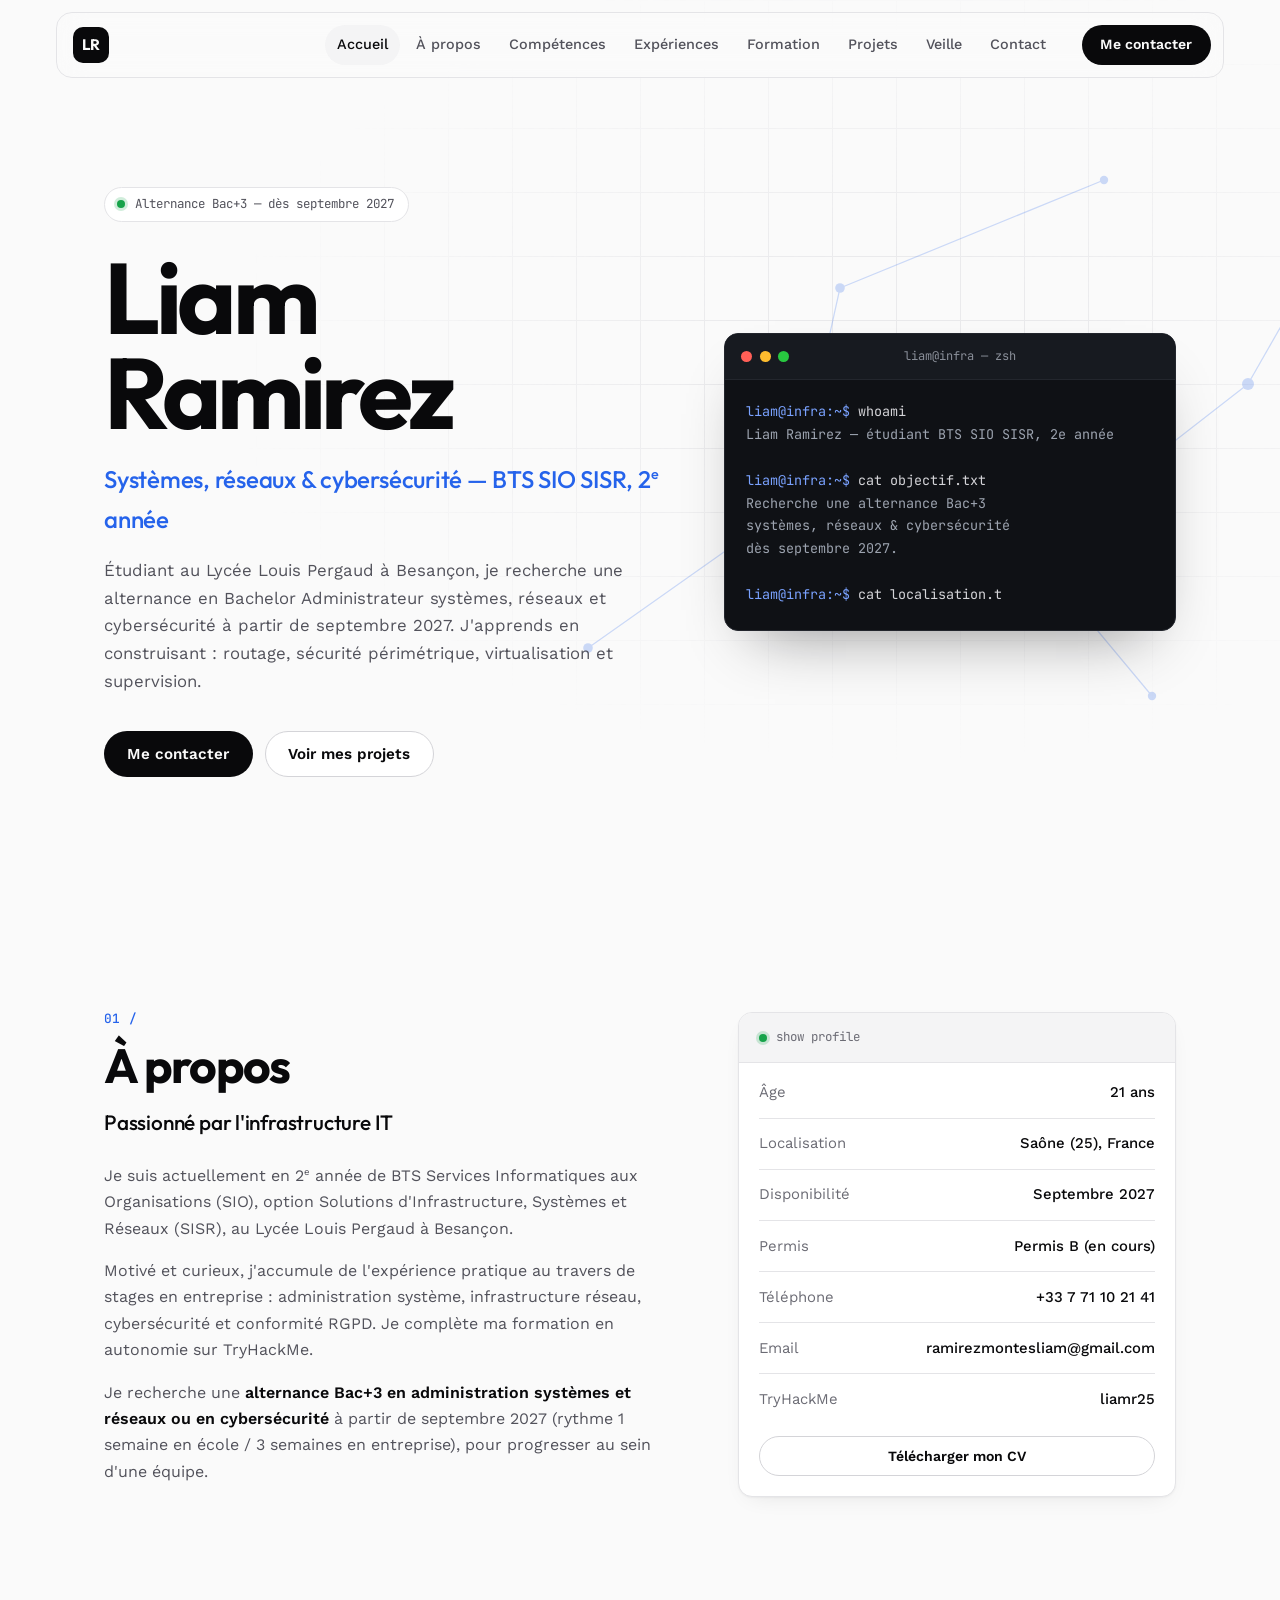
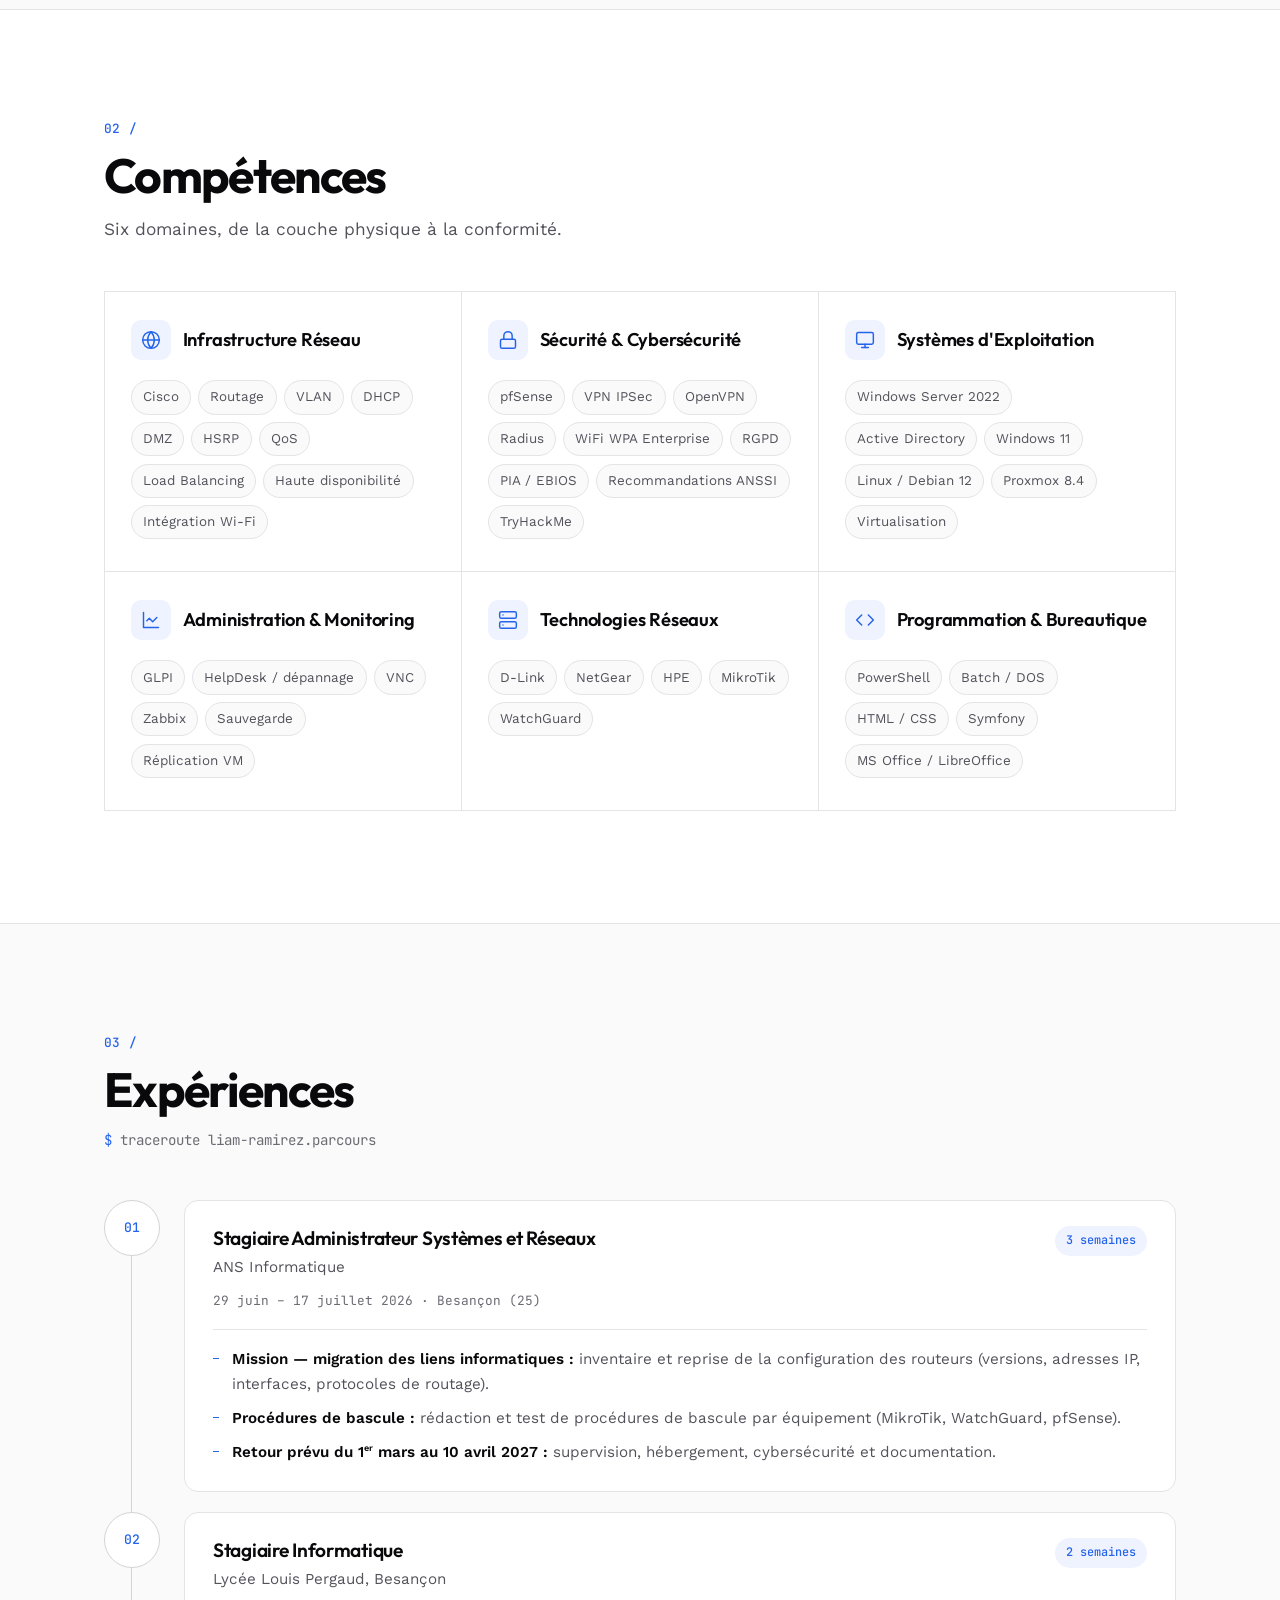
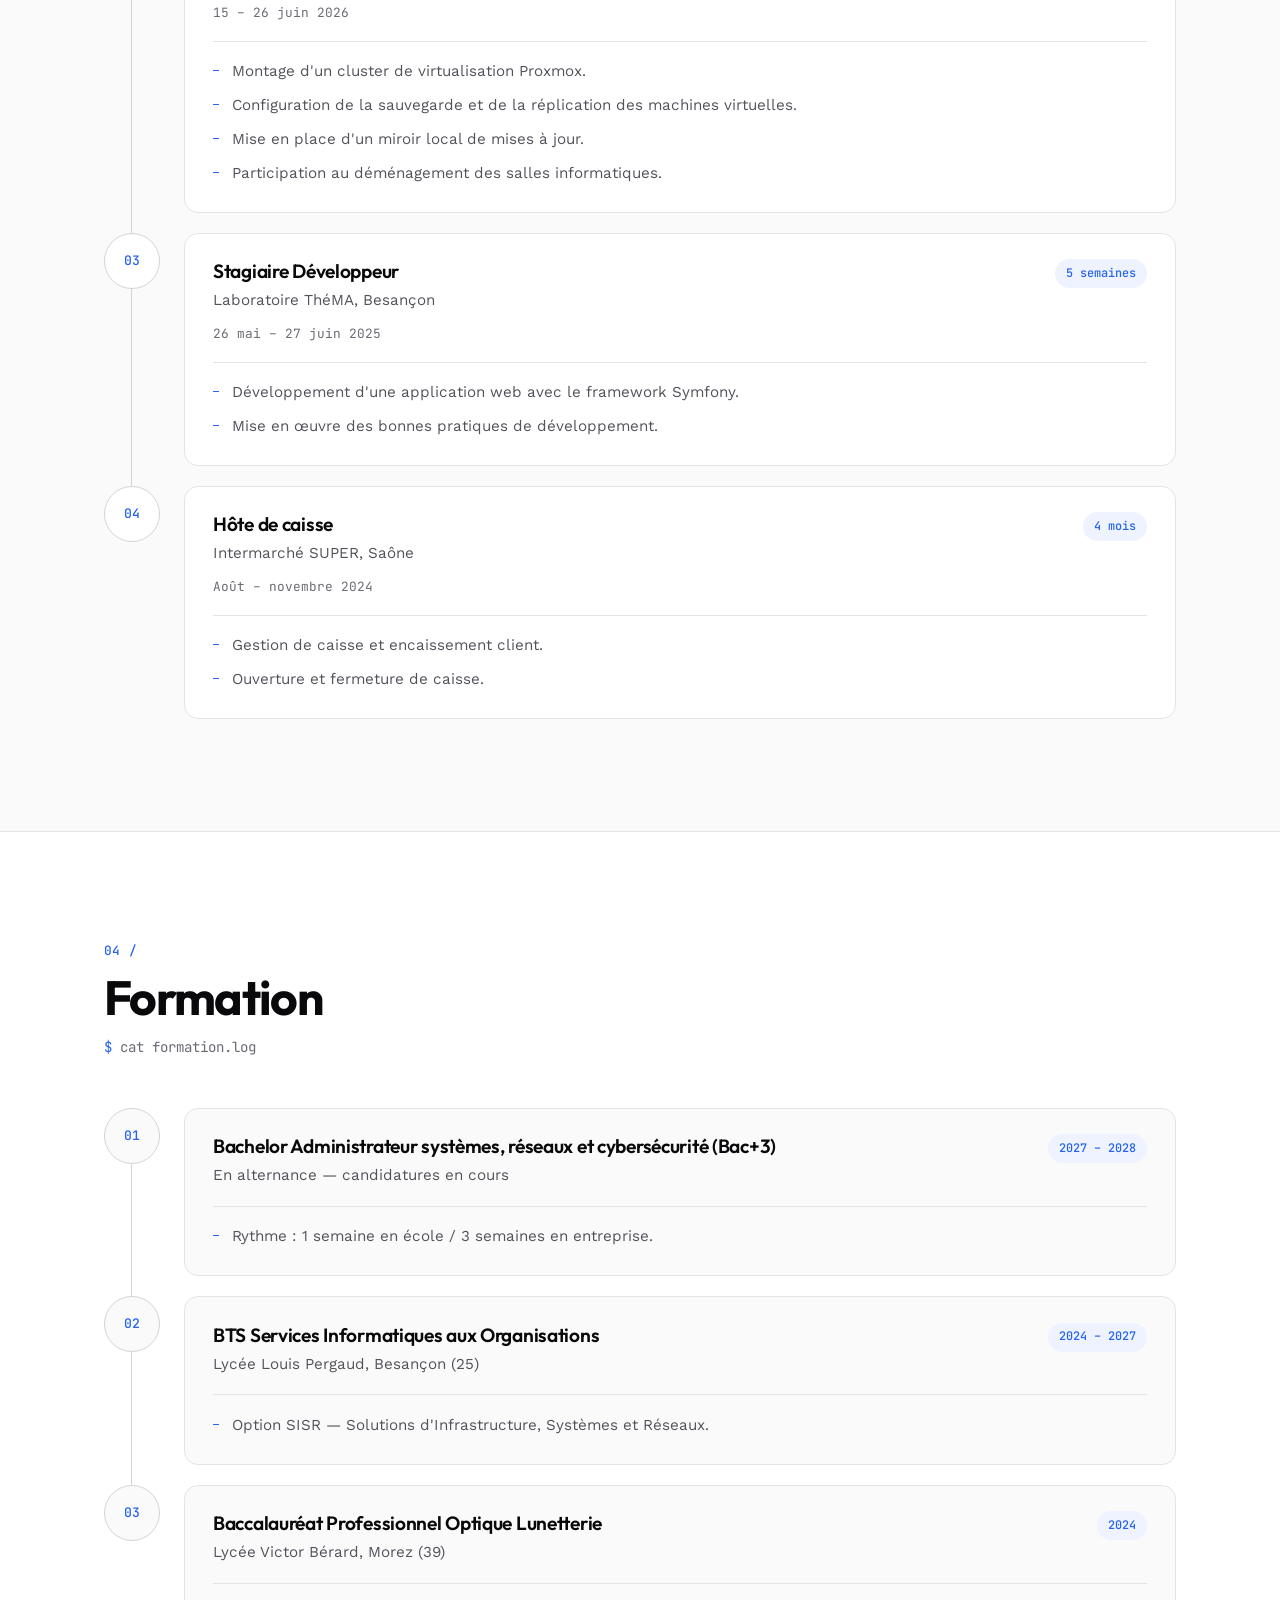
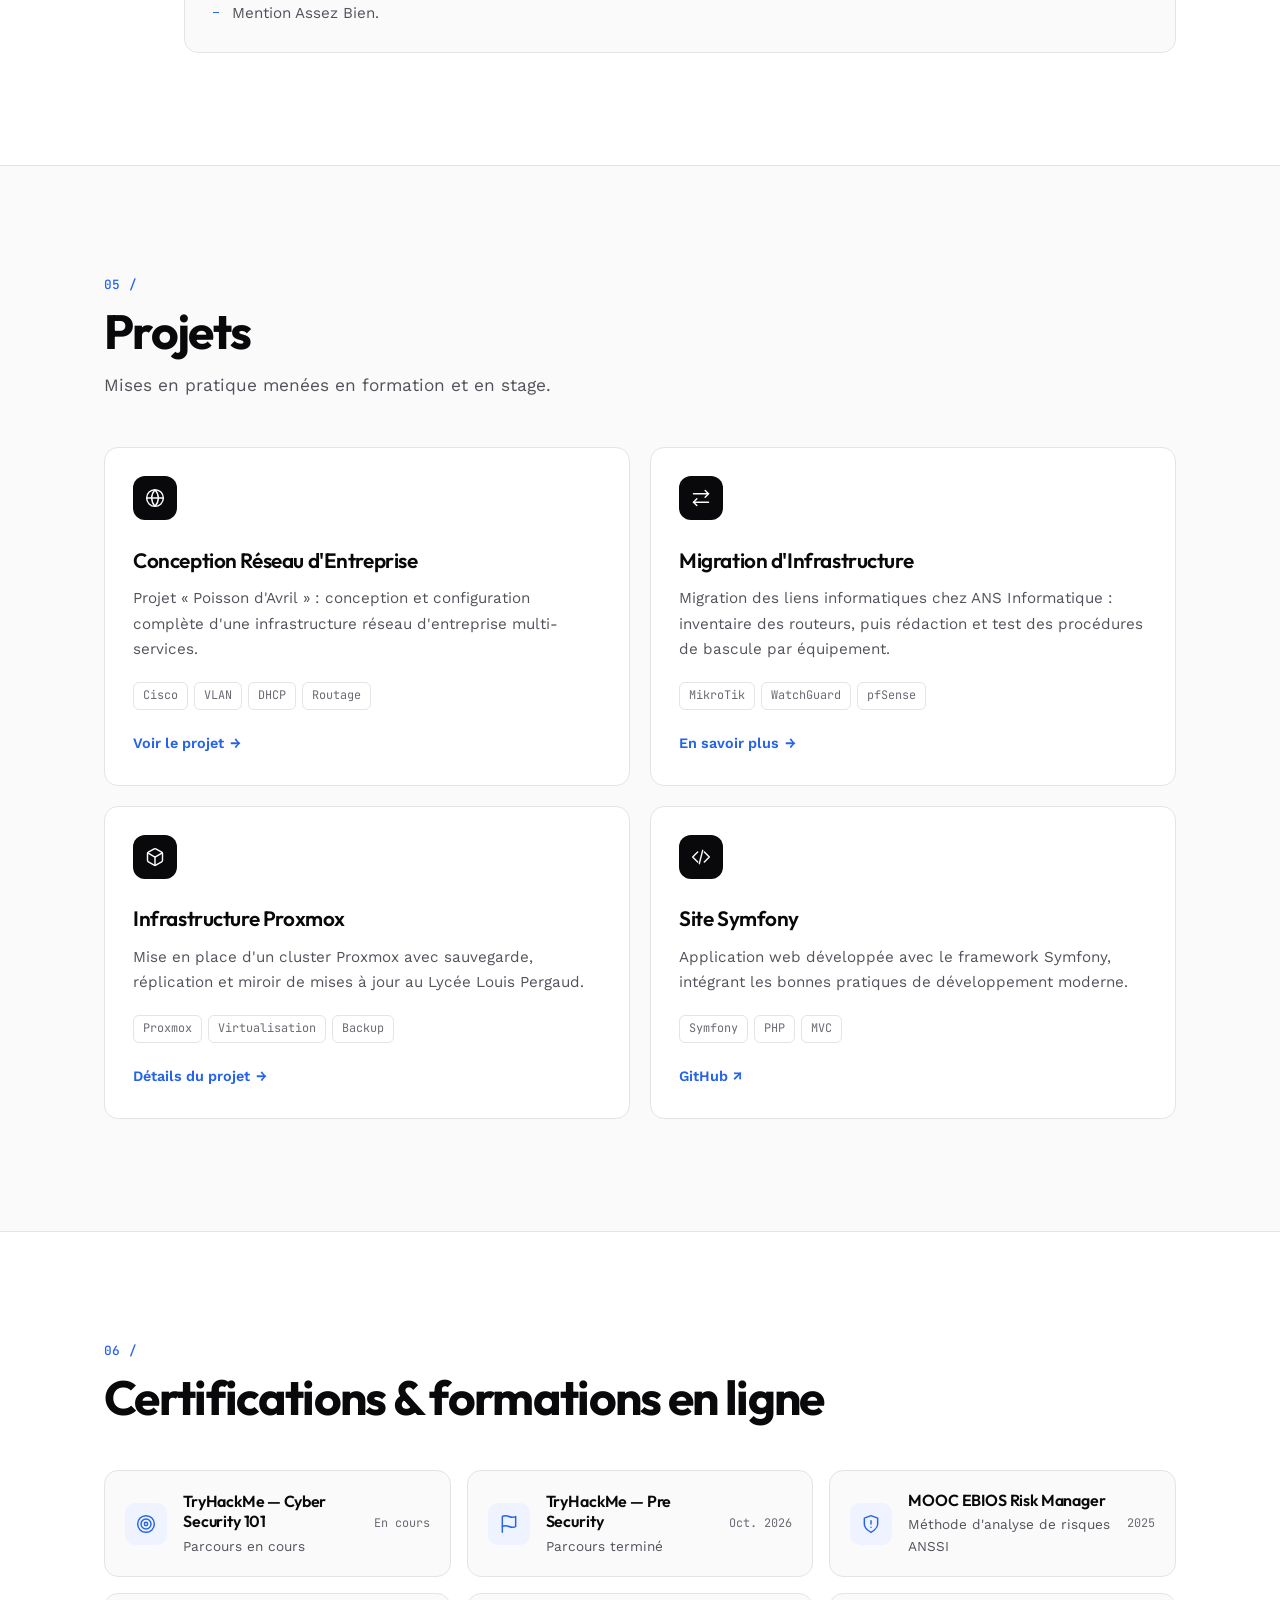
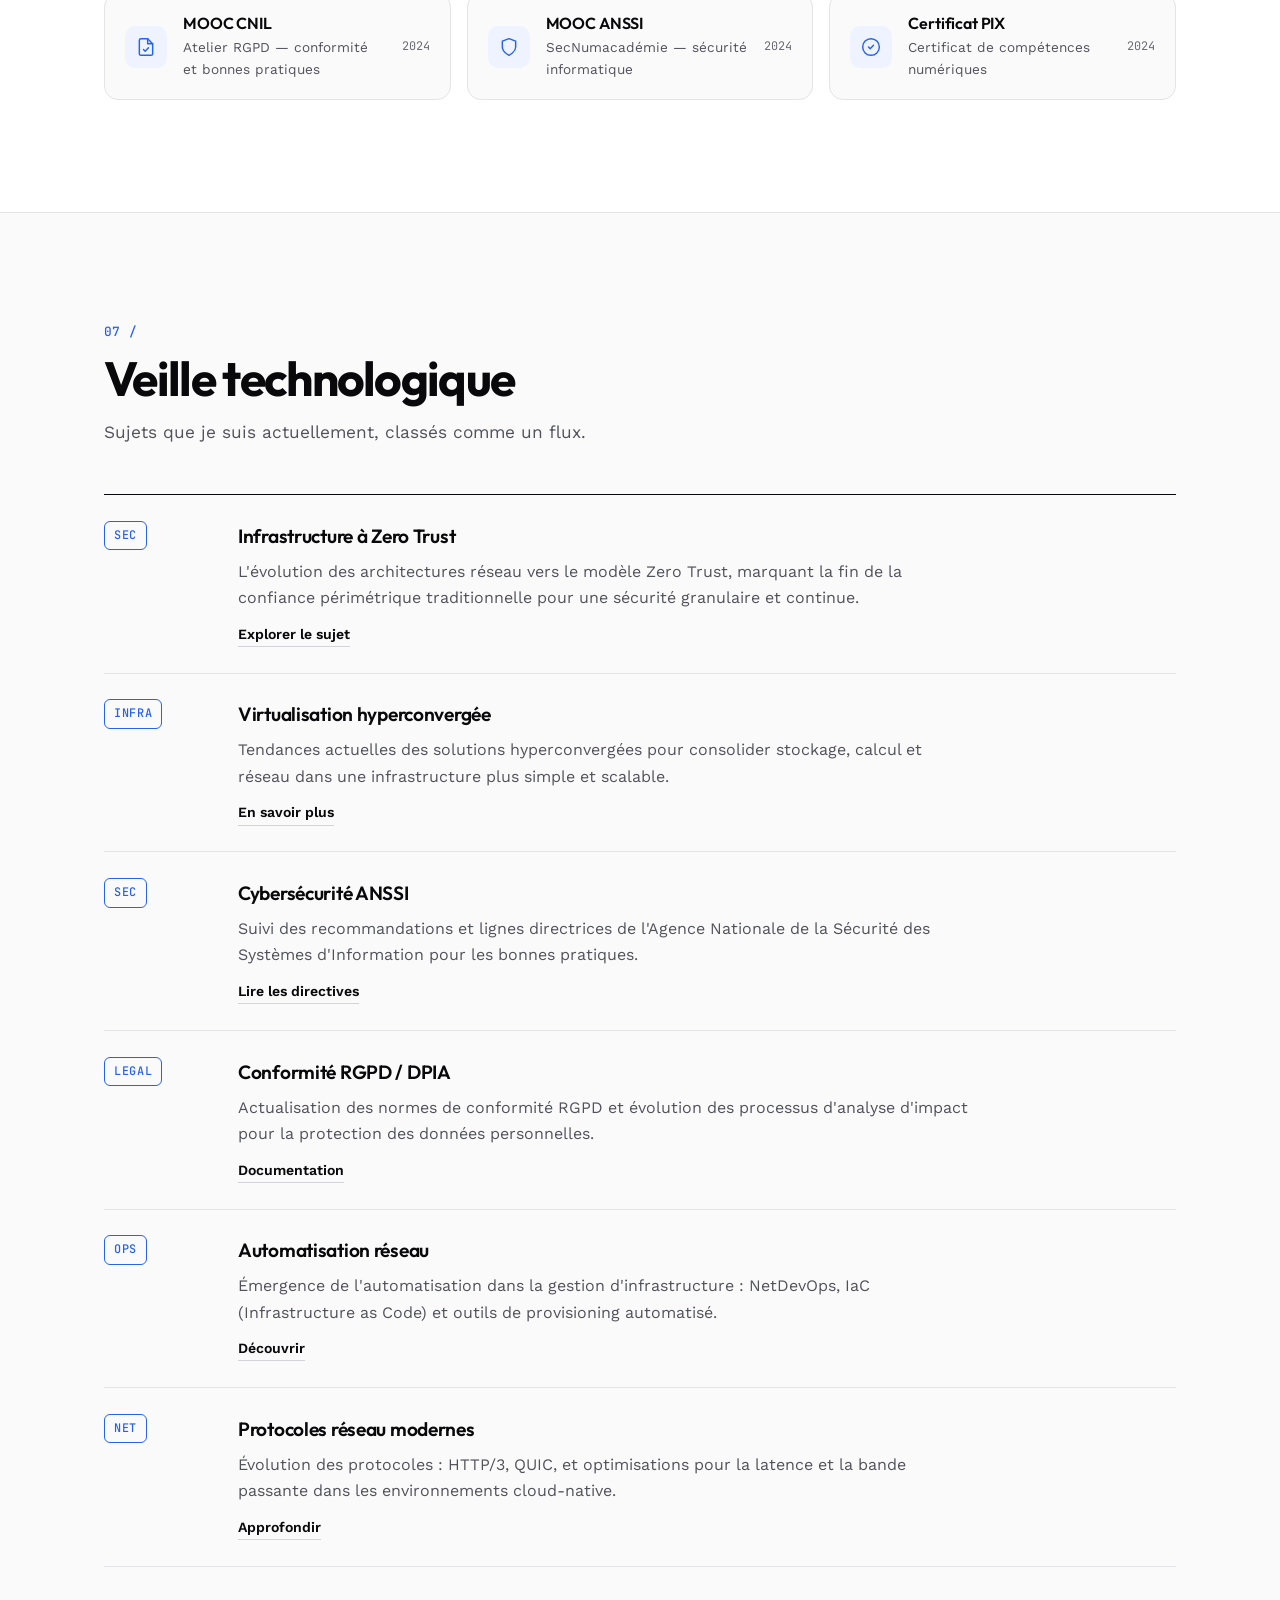
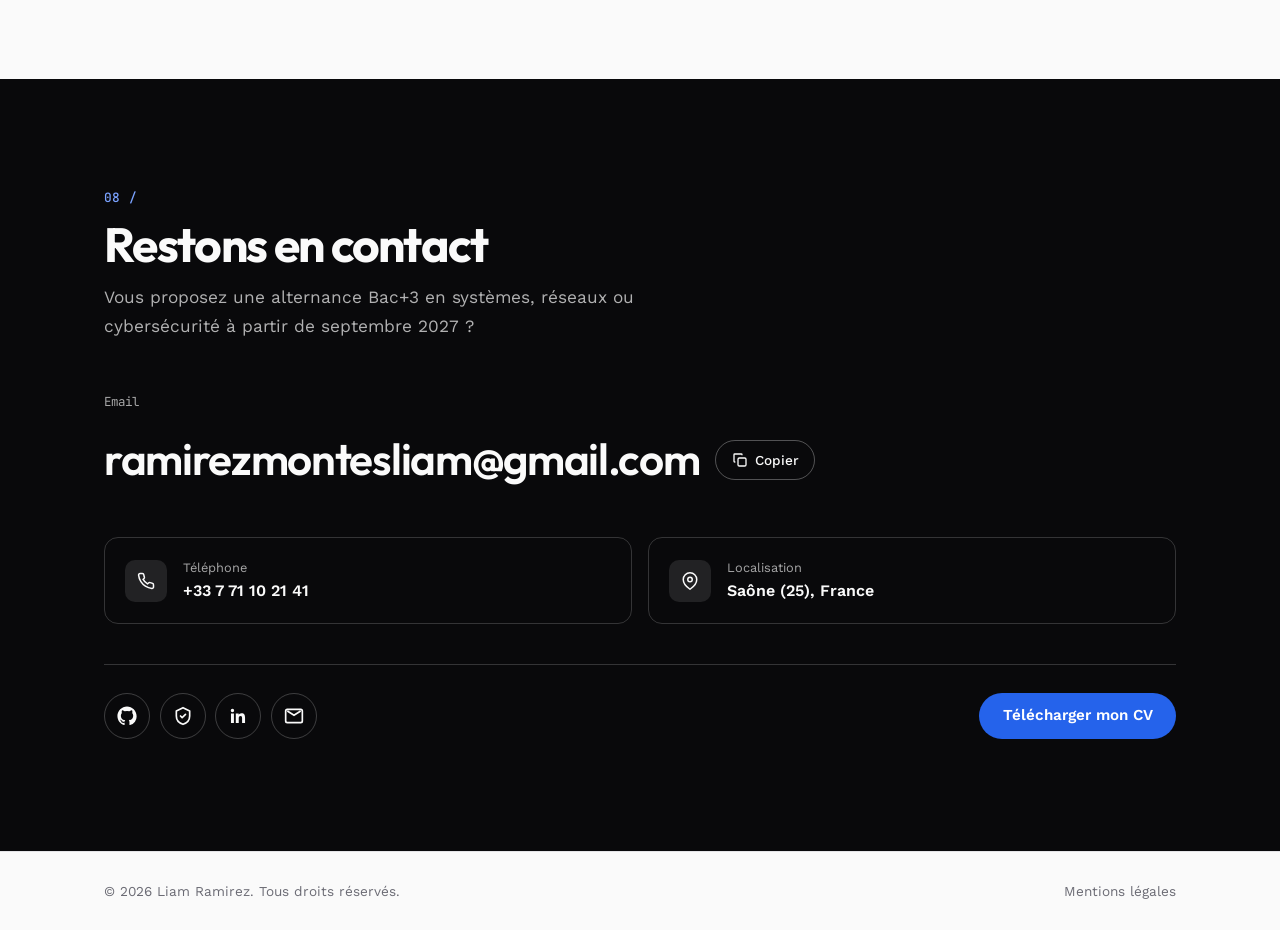
==== commit a2d7f9ce: "Add files via upload" ====
--- a/index.html
+++ b/index.html
@@ -5,7 +5,8 @@
 <meta name="viewport" content="width=device-width, initial-scale=1.0">
 <title>Liam Ramirez — Infrastructure &amp; Réseaux</title>
 <meta name="description" content="Portfolio de Liam Ramirez, étudiant en BTS SIO SISR à Besançon. Administration systèmes, réseaux et cybersécurité — recherche une alternance Bac+3 à partir de septembre 2027.">
-<meta name="theme-color" content="#0a0e13">
+<meta name="theme-color" content="#fafafa" media="(prefers-color-scheme: light)">
+<meta name="theme-color" content="#0b0b0d" media="(prefers-color-scheme: dark)">
 <link rel="canonical" href="https://liamr25.github.io/portfolio/">
 
 <!-- Open Graph -->
@@ -22,7 +23,7 @@
 
 <link rel="preconnect" href="https://fonts.googleapis.com">
 <link rel="preconnect" href="https://fonts.gstatic.com" crossorigin>
-<link href="https://fonts.googleapis.com/css2?family=IBM+Plex+Mono:wght@400;500;600&family=IBM+Plex+Sans+Condensed:wght@500;600;700&family=IBM+Plex+Sans:wght@400;500;600;700&display=swap" rel="stylesheet">
+<link href="https://fonts.googleapis.com/css2?family=JetBrains+Mono:wght@400;500&family=Outfit:wght@500;600;700&family=Work+Sans:wght@400;500;600&display=swap" rel="stylesheet">
 
 <link rel="stylesheet" href="style.css">
 </head>
@@ -166,12 +167,12 @@
   <section class="section section--alt" id="competences">
     <div class="section-inner">
       <h2 class="section-title">Compétences</h2>
-      <p class="section-lede">Réparties comme des modules sur une baie — chacune couvre un domaine de l'infrastructure.</p>
+      <p class="section-lede">Six domaines, de la couche physique à la conformité.</p>
 
       <div class="skills-grid">
 
         <div class="skill-panel">
-          <h3 class="skill-panel__title"><span class="skill-panel__icon" aria-hidden="true">🌐</span>Infrastructure Réseau</h3>
+          <h3 class="skill-panel__title"><span class="skill-panel__icon" aria-hidden="true"><svg width="20" height="20" viewBox="0 0 24 24" fill="none" stroke="currentColor" stroke-width="1.75" stroke-linecap="round" stroke-linejoin="round" aria-hidden="true"><circle cx="12" cy="12" r="10"/><path d="M2 12h20"/><path d="M12 2a15.3 15.3 0 0 1 4 10 15.3 15.3 0 0 1-4 10 15.3 15.3 0 0 1-4-10 15.3 15.3 0 0 1 4-10z"/></svg></span>Infrastructure Réseau</h3>
           <ul class="skill-list">
             <li><span class="dot dot--up" aria-hidden="true"></span>Cisco</li>
             <li><span class="dot dot--up" aria-hidden="true"></span>Routage</li>
@@ -187,7 +188,7 @@
         </div>
 
         <div class="skill-panel">
-          <h3 class="skill-panel__title"><span class="skill-panel__icon" aria-hidden="true">🔒</span>Sécurité &amp; Cybersécurité</h3>
+          <h3 class="skill-panel__title"><span class="skill-panel__icon" aria-hidden="true"><svg width="20" height="20" viewBox="0 0 24 24" fill="none" stroke="currentColor" stroke-width="1.75" stroke-linecap="round" stroke-linejoin="round" aria-hidden="true"><rect x="3" y="11" width="18" height="11" rx="2"/><path d="M7 11V7a5 5 0 0 1 10 0v4"/></svg></span>Sécurité &amp; Cybersécurité</h3>
           <ul class="skill-list">
             <li><span class="dot dot--up" aria-hidden="true"></span>pfSense</li>
             <li><span class="dot dot--up" aria-hidden="true"></span>VPN IPSec</li>
@@ -202,7 +203,7 @@
         </div>
 
         <div class="skill-panel">
-          <h3 class="skill-panel__title"><span class="skill-panel__icon" aria-hidden="true">💻</span>Systèmes d'Exploitation</h3>
+          <h3 class="skill-panel__title"><span class="skill-panel__icon" aria-hidden="true"><svg width="20" height="20" viewBox="0 0 24 24" fill="none" stroke="currentColor" stroke-width="1.75" stroke-linecap="round" stroke-linejoin="round" aria-hidden="true"><rect x="2" y="3" width="20" height="14" rx="2"/><path d="M8 21h8"/><path d="M12 17v4"/></svg></span>Systèmes d'Exploitation</h3>
           <ul class="skill-list">
             <li><span class="dot dot--up" aria-hidden="true"></span>Windows Server 2022</li>
             <li><span class="dot dot--up" aria-hidden="true"></span>Active Directory</li>
@@ -214,7 +215,7 @@
         </div>
 
         <div class="skill-panel">
-          <h3 class="skill-panel__title"><span class="skill-panel__icon" aria-hidden="true">🛠️</span>Administration &amp; Monitoring</h3>
+          <h3 class="skill-panel__title"><span class="skill-panel__icon" aria-hidden="true"><svg width="20" height="20" viewBox="0 0 24 24" fill="none" stroke="currentColor" stroke-width="1.75" stroke-linecap="round" stroke-linejoin="round" aria-hidden="true"><path d="M3 3v18h18"/><path d="m19 9-5 5-4-4-3 3"/></svg></span>Administration &amp; Monitoring</h3>
           <ul class="skill-list">
             <li><span class="dot dot--up" aria-hidden="true"></span>GLPI</li>
             <li><span class="dot dot--up" aria-hidden="true"></span>HelpDesk / dépannage</li>
@@ -226,7 +227,7 @@
         </div>
 
         <div class="skill-panel">
-          <h3 class="skill-panel__title"><span class="skill-panel__icon" aria-hidden="true">🖥️</span>Technologies Réseaux</h3>
+          <h3 class="skill-panel__title"><span class="skill-panel__icon" aria-hidden="true"><svg width="20" height="20" viewBox="0 0 24 24" fill="none" stroke="currentColor" stroke-width="1.75" stroke-linecap="round" stroke-linejoin="round" aria-hidden="true"><rect x="2" y="2" width="20" height="8" rx="2"/><rect x="2" y="14" width="20" height="8" rx="2"/><path d="M6 6h.01"/><path d="M6 18h.01"/></svg></span>Technologies Réseaux</h3>
           <ul class="skill-list">
             <li><span class="dot dot--up" aria-hidden="true"></span>D-Link</li>
             <li><span class="dot dot--up" aria-hidden="true"></span>NetGear</li>
@@ -237,7 +238,7 @@
         </div>
 
         <div class="skill-panel">
-          <h3 class="skill-panel__title"><span class="skill-panel__icon" aria-hidden="true">📝</span>Programmation &amp; Bureautique</h3>
+          <h3 class="skill-panel__title"><span class="skill-panel__icon" aria-hidden="true"><svg width="20" height="20" viewBox="0 0 24 24" fill="none" stroke="currentColor" stroke-width="1.75" stroke-linecap="round" stroke-linejoin="round" aria-hidden="true"><path d="m16 18 6-6-6-6"/><path d="m8 6-6 6 6 6"/></svg></span>Programmation &amp; Bureautique</h3>
           <ul class="skill-list">
             <li><span class="dot dot--up" aria-hidden="true"></span>PowerShell</li>
             <li><span class="dot dot--up" aria-hidden="true"></span>Batch / DOS</li>
@@ -407,7 +408,7 @@
       <div class="projects-grid">
 
         <article class="project-card">
-          <div class="project-card__icon" aria-hidden="true">🌐</div>
+          <div class="project-card__icon" aria-hidden="true"><svg width="20" height="20" viewBox="0 0 24 24" fill="none" stroke="currentColor" stroke-width="1.75" stroke-linecap="round" stroke-linejoin="round" aria-hidden="true"><circle cx="12" cy="12" r="10"/><path d="M2 12h20"/><path d="M12 2a15.3 15.3 0 0 1 4 10 15.3 15.3 0 0 1-4 10 15.3 15.3 0 0 1-4-10 15.3 15.3 0 0 1 4-10z"/></svg></div>
           <h3 class="project-card__title">Conception Réseau d'Entreprise</h3>
           <p class="project-card__desc">Projet «&nbsp;Poisson d'Avril&nbsp;»&nbsp;: conception et configuration complète d'une infrastructure réseau d'entreprise multi-services.</p>
           <ul class="tag-row">
@@ -417,7 +418,7 @@
         </article>
 
         <article class="project-card">
-          <div class="project-card__icon" aria-hidden="true">🔧</div>
+          <div class="project-card__icon" aria-hidden="true"><svg width="20" height="20" viewBox="0 0 24 24" fill="none" stroke="currentColor" stroke-width="1.75" stroke-linecap="round" stroke-linejoin="round" aria-hidden="true"><path d="M17 3l4 4-4 4"/><path d="M3 7h18"/><path d="M7 21l-4-4 4-4"/><path d="M21 17H3"/></svg></div>
           <h3 class="project-card__title">Migration d'Infrastructure</h3>
           <p class="project-card__desc">Migration des liens informatiques chez ANS Informatique&nbsp;: inventaire des routeurs, puis rédaction et test des procédures de bascule par équipement.</p>
           <ul class="tag-row">
@@ -427,7 +428,7 @@
         </article>
 
         <article class="project-card">
-          <div class="project-card__icon" aria-hidden="true">⚙️</div>
+          <div class="project-card__icon" aria-hidden="true"><svg width="20" height="20" viewBox="0 0 24 24" fill="none" stroke="currentColor" stroke-width="1.75" stroke-linecap="round" stroke-linejoin="round" aria-hidden="true"><path d="M21 16V8a2 2 0 0 0-1-1.73l-7-4a2 2 0 0 0-2 0l-7 4A2 2 0 0 0 3 8v8a2 2 0 0 0 1 1.73l7 4a2 2 0 0 0 2 0l7-4A2 2 0 0 0 21 16z"/><path d="M3.27 6.96 12 12.01l8.73-5.05"/><path d="M12 22.08V12"/></svg></div>
           <h3 class="project-card__title">Infrastructure Proxmox</h3>
           <p class="project-card__desc">Mise en place d'un cluster Proxmox avec sauvegarde, réplication et miroir de mises à jour au Lycée Louis Pergaud.</p>
           <ul class="tag-row">
@@ -437,7 +438,7 @@
         </article>
 
         <article class="project-card">
-          <div class="project-card__icon" aria-hidden="true">🌍</div>
+          <div class="project-card__icon" aria-hidden="true"><svg width="20" height="20" viewBox="0 0 24 24" fill="none" stroke="currentColor" stroke-width="1.75" stroke-linecap="round" stroke-linejoin="round" aria-hidden="true"><path d="M16 18l6-6-6-6"/><path d="M8 6l-6 6 6 6"/><path d="M14 4l-4 16"/></svg></div>
           <h3 class="project-card__title">Site Symfony</h3>
           <p class="project-card__desc">Application web développée avec le framework Symfony, intégrant les bonnes pratiques de développement moderne.</p>
           <ul class="tag-row">
@@ -457,7 +458,7 @@
 
       <div class="certs-row">
         <div class="cert-badge">
-          <span class="cert-badge__icon" aria-hidden="true">🎯</span>
+          <span class="cert-badge__icon" aria-hidden="true"><svg width="20" height="20" viewBox="0 0 24 24" fill="none" stroke="currentColor" stroke-width="1.75" stroke-linecap="round" stroke-linejoin="round" aria-hidden="true"><circle cx="12" cy="12" r="10"/><circle cx="12" cy="12" r="6"/><circle cx="12" cy="12" r="2"/></svg></span>
           <div>
             <h3 class="cert-badge__title">TryHackMe — Cyber Security 101</h3>
             <p class="cert-badge__sub">Parcours en cours</p>
@@ -465,7 +466,7 @@
           <span class="cert-badge__year">En cours</span>
         </div>
         <div class="cert-badge">
-          <span class="cert-badge__icon" aria-hidden="true">🏁</span>
+          <span class="cert-badge__icon" aria-hidden="true"><svg width="20" height="20" viewBox="0 0 24 24" fill="none" stroke="currentColor" stroke-width="1.75" stroke-linecap="round" stroke-linejoin="round" aria-hidden="true"><path d="M4 15s1-1 4-1 5 2 8 2 4-1 4-1V3s-1 1-4 1-5-2-8-2-4 1-4 1z"/><path d="M4 22v-7"/></svg></span>
           <div>
             <h3 class="cert-badge__title">TryHackMe — Pre Security</h3>
             <p class="cert-badge__sub">Parcours terminé</p>
@@ -473,7 +474,7 @@
           <span class="cert-badge__year">Oct. 2026</span>
         </div>
         <div class="cert-badge">
-          <span class="cert-badge__icon" aria-hidden="true">📊</span>
+          <span class="cert-badge__icon" aria-hidden="true"><svg width="20" height="20" viewBox="0 0 24 24" fill="none" stroke="currentColor" stroke-width="1.75" stroke-linecap="round" stroke-linejoin="round" aria-hidden="true"><path d="M12 22s8-4 8-10V5l-8-3-8 3v7c0 6 8 10 8 10z"/><path d="M12 8v4"/><path d="M12 16h.01"/></svg></span>
           <div>
             <h3 class="cert-badge__title">MOOC EBIOS Risk Manager</h3>
             <p class="cert-badge__sub">Méthode d'analyse de risques ANSSI</p>
@@ -481,7 +482,7 @@
           <span class="cert-badge__year">2025</span>
         </div>
         <div class="cert-badge">
-          <span class="cert-badge__icon" aria-hidden="true">🔐</span>
+          <span class="cert-badge__icon" aria-hidden="true"><svg width="20" height="20" viewBox="0 0 24 24" fill="none" stroke="currentColor" stroke-width="1.75" stroke-linecap="round" stroke-linejoin="round" aria-hidden="true"><path d="M14 2H6a2 2 0 0 0-2 2v16a2 2 0 0 0 2 2h12a2 2 0 0 0 2-2V8z"/><path d="M14 2v6h6"/><path d="m9 15 2 2 4-4"/></svg></span>
           <div>
             <h3 class="cert-badge__title">MOOC CNIL</h3>
             <p class="cert-badge__sub">Atelier RGPD — conformité et bonnes pratiques</p>
@@ -489,7 +490,7 @@
           <span class="cert-badge__year">2024</span>
         </div>
         <div class="cert-badge">
-          <span class="cert-badge__icon" aria-hidden="true">🛡️</span>
+          <span class="cert-badge__icon" aria-hidden="true"><svg width="20" height="20" viewBox="0 0 24 24" fill="none" stroke="currentColor" stroke-width="1.75" stroke-linecap="round" stroke-linejoin="round" aria-hidden="true"><path d="M12 22s8-4 8-10V5l-8-3-8 3v7c0 6 8 10 8 10z"/></svg></span>
           <div>
             <h3 class="cert-badge__title">MOOC ANSSI</h3>
             <p class="cert-badge__sub">SecNumacadémie — sécurité informatique</p>
@@ -497,7 +498,7 @@
           <span class="cert-badge__year">2024</span>
         </div>
         <div class="cert-badge">
-          <span class="cert-badge__icon" aria-hidden="true">✅</span>
+          <span class="cert-badge__icon" aria-hidden="true"><svg width="20" height="20" viewBox="0 0 24 24" fill="none" stroke="currentColor" stroke-width="1.75" stroke-linecap="round" stroke-linejoin="round" aria-hidden="true"><circle cx="12" cy="12" r="10"/><path d="m9 12 2 2 4-4"/></svg></span>
           <div>
             <h3 class="cert-badge__title">Certificat PIX</h3>
             <p class="cert-badge__sub">Certificat de compétences numériques</p>
--- a/style.css
+++ b/style.css
@@ -1,263 +1,178 @@
 /* ==========================================================================
    Liam Ramirez — Portfolio
-   Design language: an enterprise network-operations console (Cisco / Zabbix /
-   Grafana dark dashboards), not a "hacker terminal". Deep slate-blue, not
-   pure black. Two functional accents borrowed from real interface-status
-   LEDs: green = link up / primary action, amber = activity / secondary.
-   ========================================================================== */
-
-/* ---------- Design tokens ---------- */
+   Style : Swiss Modernism — grille rationnelle, typographie forte,
+   un seul accent. Clair par défaut, sombre selon l'appareil.
+   ========================================================================== */
+
 :root{
-  --bg:          #0a0e13;
-  --bg-elev:     #10161d;
-  --bg-elev-2:   #141c24;
-  --bg-nav:      rgba(10, 14, 19, 0.78);
-
-  --border:        #1e2a34;
-  --border-strong: #2a3a46;
-
-  --text:       #e9eef2;
-  --text-dim:   #93a5b3;
-  --text-faint: #7a8d9a;
-
-  --accent:      #3ecf8e;
-  --accent-dim:  #2a9467;
-  --accent-soft: rgba(62, 207, 142, 0.12);
-
-  --accent-2:      #e3a857;
-  --accent-2-soft: rgba(227, 168, 87, 0.14);
-
-  --danger: #e2685f;
-
-  --radius-sm: 6px;
-  --radius-md: 12px;
-  --radius-lg: 20px;
-
-  --font-body:    'IBM Plex Sans', system-ui, -apple-system, 'Segoe UI', sans-serif;
-  --font-display: 'IBM Plex Sans Condensed', var(--font-body);
-  --font-mono:    'IBM Plex Mono', ui-monospace, 'SFMono-Regular', Menlo, monospace;
-
-  --nav-h: 72px;
+  --bg: #fafafa;
+  --surface: #ffffff;
+  --surface-2: #f4f4f5;
+  --text: #09090b;
+  --text-dim: #52525b;
+  --text-faint: #6b6b74;
+  --border: #e4e4e7;
+  --border-strong: #d4d4d8;
+  --accent: #2563eb;
+  --accent-hover: #1d4ed8;
+  --accent-soft: #eef3ff;
+  --on-accent: #ffffff;
+  --ok: #16a34a;
+  --shadow: 0 1px 2px rgba(9,9,11,.04), 0 8px 24px -12px rgba(9,9,11,.12);
+
+  --term-bg: #0f1115;
+  --term-bar: #171a20;
+  --term-text: #d4d4d8;
+  --term-prompt: #7aa2ff;
+
+  --font-display: "Outfit", system-ui, sans-serif;
+  --font-body: "Work Sans", system-ui, sans-serif;
+  --font-mono: "JetBrains Mono", ui-monospace, monospace;
+
   --max: 1120px;
-
-  --ease: cubic-bezier(.4, 0, .2, 1);
-}
-
-/* ---------- Reset ---------- */
-*, *::before, *::after{ box-sizing: border-box; }
-html{
-  scroll-behavior: smooth;
-  -webkit-text-size-adjust: 100%;
-}
+  --radius: 14px;
+  --radius-sm: 8px;
+  --ease: cubic-bezier(.2,.7,.2,1);
+  --nav-h: 64px;
+
+  color-scheme: light;
+}
+
+@media (prefers-color-scheme: dark){
+  :root{
+    --bg: #0b0b0d;
+    --surface: #131316;
+    --surface-2: #1b1b1f;
+    --text: #fafafa;
+    --text-dim: #a1a1aa;
+    --text-faint: #8b8b94;
+    --border: #26262b;
+    --border-strong: #34343a;
+    --accent: #6b9bff;
+    --accent-hover: #8fb3ff;
+    --accent-soft: rgba(107,155,255,.12);
+    --on-accent: #0b0b0d;
+    --ok: #4ade80;
+    --shadow: 0 1px 2px rgba(0,0,0,.3), 0 10px 30px -14px rgba(0,0,0,.6);
+    color-scheme: dark;
+  }
+}
+
+/* ---------- Base ---------- */
+*,*::before,*::after{ box-sizing: border-box; margin: 0; padding: 0; }
+html{ scroll-behavior: smooth; scroll-padding-top: calc(var(--nav-h) + 24px); -webkit-text-size-adjust: 100%; }
 body{
-  margin: 0;
+  font-family: var(--font-body);
+  font-size: 1rem;
+  line-height: 1.65;
+  color: var(--text);
   background: var(--bg);
-  color: var(--text);
-  font-family: var(--font-body);
-  font-size: 16px;
-  line-height: 1.6;
   -webkit-font-smoothing: antialiased;
-}
-h1, h2, h3, h4, p, dl, dd, ul, ol, figure{ margin: 0; }
-ul, ol{ padding: 0; list-style: none; }
+  overflow-x: hidden;
+}
+img,svg{ display: block; max-width: 100%; }
 a{ color: inherit; text-decoration: none; }
+ul,ol{ list-style: none; }
 button{ font: inherit; color: inherit; background: none; border: 0; cursor: pointer; }
-img, svg{ display: block; max-width: 100%; }
-::selection{ background: var(--accent-soft); color: var(--text); }
-
-:focus-visible{
-  outline: 2px solid var(--accent);
-  outline-offset: 3px;
-  border-radius: 4px;
-}
+strong{ font-weight: 600; color: var(--text); }
+sup{ font-size: .6em; }
+
+:focus-visible{ outline: 2px solid var(--accent); outline-offset: 3px; border-radius: 4px; }
+
+.skip-link{
+  position: absolute; left: 1rem; top: -100px; z-index: 100;
+  background: var(--accent); color: var(--on-accent);
+  padding: .6rem 1rem; border-radius: var(--radius-sm); font-weight: 600;
+}
+.skip-link:focus{ top: 1rem; }
 
 @media (prefers-reduced-motion: reduce){
   html{ scroll-behavior: auto; }
-  *, *::before, *::after{
-    animation-duration: 0.001ms !important;
-    animation-iteration-count: 1 !important;
-    transition-duration: 0.001ms !important;
-    scroll-behavior: auto !important;
-  }
-}
-
-.skip-link{
-  position: absolute;
-  left: 1rem; top: -3rem;
-  background: var(--accent);
-  color: #06110c;
-  padding: 0.6rem 1rem;
-  border-radius: var(--radius-sm);
-  font-weight: 600;
-  z-index: 1000;
-  transition: top .2s var(--ease);
-}
-.skip-link:focus{ top: 1rem; }
-
-/* ---------- Layout helpers ---------- */
-.hero, .section{ scroll-margin-top: var(--nav-h); }
-.section{ padding: clamp(4rem, 8vw, 7rem) 0; }
-.section--alt{ background: linear-gradient(180deg, transparent, rgba(255,255,255,0.015) 8%, rgba(255,255,255,0.015) 92%, transparent); border-top: 1px solid var(--border); border-bottom: 1px solid var(--border); }
-.section-inner{ max-width: var(--max); margin: 0 auto; padding: 0 1.5rem; }
-
-.section-title{
-  font-family: var(--font-display);
-  font-weight: 700;
-  font-size: clamp(1.9rem, 3.4vw, 2.5rem);
-  letter-spacing: -0.01em;
-  color: var(--text);
-  margin-bottom: 0.6rem;
-}
-.section-lede{
-  color: var(--text-dim);
-  font-size: 1.0625rem;
-  max-width: 56ch;
-  margin-bottom: 2.75rem;
-}
-.section-lede--mono{
-  font-family: var(--font-mono);
-  font-size: 0.9rem;
-  color: var(--text-faint);
-}
-.section-lede--mono::before{ content: "$ "; color: var(--accent); }
-
-.dot{
-  display: inline-block;
-  width: 7px; height: 7px;
-  border-radius: 50%;
-  background: var(--text-faint);
-  flex: none;
-}
-.dot--up{ background: var(--accent); box-shadow: 0 0 0 3px var(--accent-soft); }
+  *,*::before,*::after{ animation-duration: .01ms !important; animation-iteration-count: 1 !important; transition-duration: .01ms !important; }
+}
 
 /* ---------- Buttons ---------- */
 .btn{
-  display: inline-flex;
-  align-items: center;
-  gap: 0.5rem;
-  padding: 0.85rem 1.5rem;
-  border-radius: var(--radius-sm);
-  font-weight: 600;
-  font-size: 0.95rem;
+  display: inline-flex; align-items: center; justify-content: center; gap: .5rem;
+  min-height: 46px; padding: 0 1.4rem;
+  border-radius: 999px;
+  font-family: var(--font-body); font-weight: 600; font-size: .95rem;
   border: 1px solid transparent;
-  transition: transform .15s var(--ease), border-color .15s var(--ease), background .15s var(--ease), color .15s var(--ease);
-  white-space: nowrap;
-}
-.btn--primary{
-  background: var(--accent);
-  color: #06170f;
-}
-.btn--primary:hover{ background: #57dca0; transform: translateY(-1px); }
-.btn--ghost{
-  background: transparent;
-  color: var(--text);
-  border-color: var(--border-strong);
-}
-.btn--ghost:hover{ border-color: var(--accent); color: var(--accent); }
-.btn--sm{ padding: 0.55rem 1.05rem; font-size: 0.85rem; }
-
-/* ==========================================================================
-   NAV
+  cursor: pointer;
+  transition: background-color .2s var(--ease), border-color .2s var(--ease), color .2s var(--ease), box-shadow .2s var(--ease);
+}
+.btn--primary{ background: var(--text); color: var(--bg); }
+.btn--primary:hover{ background: var(--accent); color: var(--on-accent); }
+.btn--ghost{ border-color: var(--border-strong); color: var(--text); background: var(--surface); }
+.btn--ghost:hover{ border-color: var(--text); }
+.btn--sm{ min-height: 40px; padding: 0 1.1rem; font-size: .88rem; }
+
+/* ---------- Status dot ---------- */
+.dot{ width: 8px; height: 8px; border-radius: 50%; display: inline-block; flex: none; }
+.dot--up{ background: var(--ok); box-shadow: 0 0 0 3px color-mix(in srgb, var(--ok) 20%, transparent); }
+
+/* ==========================================================================
+   NAV (flottante)
    ========================================================================== */
 .site-nav{
-  position: sticky; top: 0; z-index: 100;
-  background: var(--bg-nav);
-  backdrop-filter: blur(14px) saturate(140%);
-  -webkit-backdrop-filter: blur(14px) saturate(140%);
-  border-bottom: 1px solid var(--border);
+  position: fixed; top: 12px; left: 12px; right: 12px; z-index: 50;
+  max-width: calc(var(--max) + 48px); margin: 0 auto;
+  background: color-mix(in srgb, var(--bg) 82%, transparent);
+  backdrop-filter: saturate(160%) blur(14px);
+  -webkit-backdrop-filter: saturate(160%) blur(14px);
+  border: 1px solid var(--border);
+  border-radius: 16px;
+  overflow: hidden;
 }
 .nav-inner{
-  max-width: var(--max);
-  margin: 0 auto;
-  padding: 0 1.5rem;
   height: var(--nav-h);
-  display: flex;
-  align-items: center;
-  gap: 2rem;
-}
-.nav-logo{ display: flex; align-items: center; margin-right: auto; }
+  display: flex; align-items: center; gap: 1.5rem;
+  padding: 0 .75rem 0 1rem;
+}
+.nav-logo{ display: flex; align-items: center; gap: .6rem; }
 .nav-logo__mark{
-  font-family: var(--font-mono);
-  font-weight: 600;
-  font-size: 1.05rem;
-  color: var(--bg);
-  background: var(--accent);
-  width: 38px; height: 38px;
-  border-radius: 9px;
-  display: inline-flex;
-  align-items: center; justify-content: center;
-  letter-spacing: -0.02em;
-}
-.nav-links{
-  display: flex;
-  align-items: center;
-  gap: 1.75rem;
-}
+  width: 36px; height: 36px; border-radius: 10px;
+  display: grid; place-items: center;
+  background: var(--text); color: var(--bg);
+  font-family: var(--font-display); font-weight: 700; font-size: .95rem; letter-spacing: -.02em;
+}
+.nav-links{ display: flex; gap: .25rem; margin-left: auto; }
 .nav-links a{
-  font-size: 0.9375rem;
-  color: var(--text-dim);
-  padding: 0.4rem 0.1rem;
   position: relative;
-  transition: color .15s var(--ease);
-}
-.nav-links a:hover{ color: var(--text); }
-.nav-links a.is-active{ color: var(--text); }
-.nav-links a.is-active::after{
-  content: "";
-  position: absolute;
-  left: 0; right: 0; bottom: -2px;
-  height: 2px;
-  background: var(--accent);
-  border-radius: 2px;
-}
+  padding: .5rem .75rem; border-radius: 999px;
+  font-size: .9rem; font-weight: 500; color: var(--text-dim);
+  transition: color .2s var(--ease), background-color .2s var(--ease);
+}
+.nav-links a:hover{ color: var(--text); background: var(--surface-2); }
+.nav-links a.is-active{ color: var(--text); background: var(--surface-2); }
 .nav-cta{ flex: none; }
 
 .nav-toggle{
-  display: none;
-  flex-direction: column;
-  justify-content: center;
-  gap: 5px;
-  width: 38px; height: 38px;
-  flex: none;
-}
-.nav-toggle span{
-  display: block;
-  width: 20px; height: 2px;
-  background: var(--text);
-  border-radius: 2px;
-  transition: transform .25s var(--ease), opacity .25s var(--ease);
-}
+  display: none; width: 44px; height: 44px; margin-left: auto;
+  flex-direction: column; justify-content: center; align-items: center; gap: 5px;
+  border-radius: 10px;
+}
+.nav-toggle span{ width: 20px; height: 2px; background: var(--text); border-radius: 2px; transition: transform .25s var(--ease), opacity .2s; }
 .nav-toggle[aria-expanded="true"] span:nth-child(1){ transform: translateY(7px) rotate(45deg); }
 .nav-toggle[aria-expanded="true"] span:nth-child(2){ opacity: 0; }
 .nav-toggle[aria-expanded="true"] span:nth-child(3){ transform: translateY(-7px) rotate(-45deg); }
 
-.nav-progress{
-  height: 2px;
-  background: var(--accent);
-  width: 0%;
-  transition: width .1s linear;
-}
-
-@media (max-width: 900px){
+.nav-progress{ position: absolute; left: 0; bottom: 0; height: 2px; width: 0; background: var(--accent); }
+
+@media (max-width: 960px){
+  .nav-cta{ display: none; }
+  .nav-toggle{ display: flex; }
   .nav-links{
-    position: fixed;
-    inset: var(--nav-h) 0 auto 0;
-    flex-direction: column;
-    align-items: stretch;
-    gap: 0;
-    background: var(--bg-elev);
-    border-bottom: 1px solid var(--border);
-    padding: 0.5rem 1.5rem 1rem;
-    transform: translateY(-8px);
-    opacity: 0;
-    pointer-events: none;
+    position: fixed; top: calc(12px + var(--nav-h) + 8px); left: 12px; right: 12px;
+    flex-direction: column; gap: 0;
+    background: var(--surface); border: 1px solid var(--border); border-radius: 16px;
+    padding: .5rem; box-shadow: var(--shadow);
+    opacity: 0; transform: translateY(-8px); pointer-events: none;
     transition: opacity .2s var(--ease), transform .2s var(--ease);
   }
-  .nav-links.is-open{ opacity: 1; transform: translateY(0); pointer-events: auto; }
-  .nav-links a{ padding: 0.85rem 0; border-bottom: 1px solid var(--border); font-size: 1rem; }
-  .nav-links a:last-child{ border-bottom: 0; }
-  .nav-cta{ display: none; }
-  .nav-toggle{ display: flex; }
+  .nav-links.is-open{ opacity: 1; transform: none; pointer-events: auto; }
+  .nav-links a{ padding: .85rem 1rem; font-size: 1rem; border-radius: 10px; }
+  .site-nav{ overflow: visible; }
 }
 
 /* ==========================================================================
@@ -265,601 +180,373 @@
    ========================================================================== */
 .hero{
   position: relative;
+  min-height: 100svh;
+  display: flex; align-items: center;
+  padding: calc(var(--nav-h) + 72px) 0 72px;
   overflow: hidden;
-  padding: clamp(3.5rem, 9vw, 6rem) 0 clamp(3rem, 6vw, 5rem);
 }
 .hero-grid{
-  position: absolute; inset: 0;
+  position: absolute; inset: 0; pointer-events: none;
   background-image:
-    linear-gradient(rgba(255,255,255,0.035) 1px, transparent 1px),
-    linear-gradient(90deg, rgba(255,255,255,0.035) 1px, transparent 1px);
-  background-size: 42px 42px;
-  -webkit-mask-image: radial-gradient(ellipse 90% 60% at 30% 20%, black 10%, transparent 75%);
-  mask-image: radial-gradient(ellipse 90% 60% at 30% 20%, black 10%, transparent 75%);
-  pointer-events: none;
+    linear-gradient(var(--border) 1px, transparent 1px),
+    linear-gradient(90deg, var(--border) 1px, transparent 1px);
+  background-size: 64px 64px;
+  mask-image: radial-gradient(ellipse 70% 60% at 70% 40%, #000 20%, transparent 75%);
+  -webkit-mask-image: radial-gradient(ellipse 70% 60% at 70% 40%, #000 20%, transparent 75%);
+  opacity: .7;
 }
 .hero-topology{
-  position: absolute;
-  right: -8%; top: -4%;
-  width: 62%; height: auto;
-  color: var(--border-strong);
-  opacity: 0.55;
-  pointer-events: none;
-}
-.hero-topology .topo-lines{ opacity: 0.7; }
-.hero-topology .topo-nodes{ color: var(--text-faint); }
-.hero-topology .topo-pulse{ fill: var(--accent); }
+  position: absolute; right: -5%; top: 8%; width: 60%; height: 80%;
+  color: var(--accent); opacity: .22; pointer-events: none;
+}
+.topo-pulse{ fill: var(--accent); }
 
 .hero-inner{
   position: relative;
-  max-width: var(--max);
-  margin: 0 auto;
-  padding: 0 1.5rem;
-  display: grid;
-  grid-template-columns: 1.15fr 0.95fr;
-  gap: clamp(2rem, 5vw, 4rem);
-  align-items: center;
+  width: 100%; max-width: var(--max); margin: 0 auto; padding: 0 1.5rem;
+  display: grid; grid-template-columns: 1.25fr 1fr; gap: 3.5rem; align-items: center;
 }
 .hero-kicker{
-  display: inline-flex;
-  align-items: center;
-  gap: 0.55rem;
-  font-family: var(--font-mono);
-  font-size: 0.8125rem;
-  color: var(--accent);
-  background: var(--accent-soft);
-  border: 1px solid rgba(62,207,142,0.25);
-  padding: 0.4rem 0.75rem;
-  border-radius: 100px;
-  margin-bottom: 1.5rem;
-}
-.hero-kicker .dot{ animation: pulse 2.2s ease-in-out infinite; }
-@keyframes pulse{
-  0%, 100%{ box-shadow: 0 0 0 0 rgba(62,207,142,0.5); }
-  50%{ box-shadow: 0 0 0 5px rgba(62,207,142,0); }
-}
-
+  display: inline-flex; align-items: center; gap: .6rem;
+  padding: .4rem .9rem .4rem .75rem;
+  border: 1px solid var(--border); border-radius: 999px; background: var(--surface);
+  font-family: var(--font-mono); font-size: .78rem; color: var(--text-dim);
+  margin-bottom: 1.75rem;
+}
 .hero-title{
   font-family: var(--font-display);
-  font-weight: 700;
-  font-size: clamp(2.75rem, 6.4vw, 4.6rem);
-  line-height: 0.98;
-  letter-spacing: -0.02em;
-  color: var(--text);
+  font-size: clamp(3rem, 8.5vw, 6.25rem);
+  font-weight: 700; line-height: .95; letter-spacing: -.045em;
 }
 .hero-role{
-  font-size: clamp(1.05rem, 2vw, 1.3rem);
-  color: var(--text-dim);
-  margin-top: 0.9rem;
-  font-weight: 500;
-}
-.hero-desc{
-  margin-top: 1.4rem;
-  max-width: 46ch;
-  color: var(--text-dim);
-  font-size: 1.03rem;
-}
-.hero-actions{
-  display: flex;
-  gap: 0.9rem;
-  margin-top: 2.2rem;
-  flex-wrap: wrap;
-}
-
-/* Terminal */
+  margin-top: 1.25rem;
+  font-family: var(--font-display); font-weight: 500;
+  font-size: clamp(1.15rem, 2.2vw, 1.5rem); letter-spacing: -.01em;
+  color: var(--accent);
+}
+.hero-desc{ margin-top: 1.1rem; max-width: 34rem; color: var(--text-dim); font-size: 1.05rem; }
+.hero-actions{ display: flex; flex-wrap: wrap; gap: .75rem; margin-top: 2.25rem; }
+
+/* Terminal — reste sombre dans les deux thèmes */
 .terminal{
-  background: var(--bg-elev);
-  border: 1px solid var(--border-strong);
-  border-radius: var(--radius-md);
+  background: var(--term-bg);
+  border: 1px solid #23262d;
+  border-radius: var(--radius);
+  box-shadow: 0 30px 60px -30px rgba(9,9,11,.45);
   overflow: hidden;
-  box-shadow: 0 30px 60px -20px rgba(0,0,0,0.55);
-}
-.terminal__bar{
-  display: flex;
-  align-items: center;
-  gap: 0.4rem;
-  padding: 0.75rem 0.9rem;
-  background: var(--bg-elev-2);
-  border-bottom: 1px solid var(--border);
-}
-.terminal__dot{ width: 10px; height: 10px; border-radius: 50%; background: var(--border-strong); }
-.terminal__dot--r{ background: #e2685f; }
-.terminal__dot--y{ background: #e3a857; }
-.terminal__dot--g{ background: #3ecf8e; }
-.terminal__title{
-  margin-left: 0.5rem;
-  font-family: var(--font-mono);
-  font-size: 0.8rem;
-  color: var(--text-faint);
-}
+}
+.terminal__bar{ display: flex; align-items: center; gap: .45rem; padding: .8rem 1rem; background: var(--term-bar); border-bottom: 1px solid #23262d; }
+.terminal__dot{ width: 11px; height: 11px; border-radius: 50%; }
+.terminal__dot--r{ background: #ff5f57; } .terminal__dot--y{ background: #febc2e; } .terminal__dot--g{ background: #28c840; }
+.terminal__title{ margin-left: auto; margin-right: auto; font-family: var(--font-mono); font-size: .75rem; color: #8a8f99; transform: translateX(-18px); }
 .terminal__body{
-  margin: 0;
-  padding: 1.35rem 1.25rem 1.6rem;
-  font-family: var(--font-mono);
-  font-size: 0.875rem;
-  line-height: 1.75;
-  color: var(--text-dim);
-  min-height: 220px;
-  white-space: pre-wrap;
-  word-break: break-word;
-}
-.terminal__body .p{ color: var(--accent); }
-.terminal__body .o{ color: var(--text); }
-.terminal__body .c{ color: var(--text-faint); }
-.terminal__cursor{
-  display: inline-block;
-  width: 7px; height: 1.05em;
-  background: var(--accent);
-  vertical-align: text-bottom;
-  animation: blink 1s step-end infinite;
-  margin-left: 2px;
-}
-@keyframes blink{ 50%{ opacity: 0; } }
+  min-height: 250px; padding: 1.25rem 1.3rem;
+  font-family: var(--font-mono); font-size: .84rem; line-height: 1.7;
+  color: var(--term-text); white-space: pre-wrap;
+}
+.terminal__body .p{ color: var(--term-prompt); }
+.terminal__body .o{ color: #9ca3af; }
+.terminal__cursor{ display: inline-block; width: 8px; height: 1.05em; background: var(--term-prompt); vertical-align: text-bottom; animation: blink 1s steps(2) infinite; }
+@keyframes blink{ to{ opacity: 0; } }
 
 @media (max-width: 900px){
-  .hero-inner{ grid-template-columns: 1fr; }
-  .hero-topology{ width: 100%; right: -10%; top: -8%; opacity: 0.35; }
-}
-
-/* ==========================================================================
-   ABOUT
-   ========================================================================== */
-.about-layout{
-  display: grid;
-  grid-template-columns: 1.3fr 0.9fr;
-  gap: clamp(2.5rem, 5vw, 5rem);
-  align-items: start;
-}
-.about-copy > p{ color: var(--text-dim); margin-top: 1.1rem; max-width: 60ch; }
-.about-copy .section-lede{ color: var(--text); font-size: 1.15rem; font-weight: 500; margin-bottom: 0; }
+  .hero{ min-height: auto; }
+  .hero-inner{ grid-template-columns: 1fr; gap: 2.75rem; }
+  .hero-topology{ width: 100%; right: -30%; opacity: .14; }
+}
+
+/* ==========================================================================
+   SECTIONS
+   ========================================================================== */
+main{ counter-reset: sec; }
+.section{ padding: 112px 0; position: relative; }
+.section--alt{ background: var(--surface); border-block: 1px solid var(--border); }
+.section-inner{ max-width: var(--max); margin: 0 auto; padding: 0 1.5rem; }
+
+.section-title{
+  counter-increment: sec;
+  font-family: var(--font-display);
+  font-size: clamp(2rem, 4.5vw, 3rem);
+  font-weight: 700; letter-spacing: -.035em; line-height: 1.05;
+}
+.section-title::before{
+  content: counter(sec, decimal-leading-zero) " /";
+  display: block; margin-bottom: .9rem;
+  font-family: var(--font-mono); font-size: .8rem; font-weight: 500; letter-spacing: .02em;
+  color: var(--accent);
+}
+.section-lede{ margin-top: .9rem; max-width: 40rem; color: var(--text-dim); font-size: 1.08rem; }
+.section-lede--mono{ font-family: var(--font-mono); font-size: .88rem; color: var(--text-faint); }
+.section-lede--mono::before{ content: "$ "; color: var(--accent); }
+
+@media (max-width: 620px){ .section{ padding: 80px 0; } }
+
+/* ==========================================================================
+   À PROPOS
+   ========================================================================== */
+.about-layout{ display: grid; grid-template-columns: 1.3fr 1fr; gap: 4rem; align-items: start; }
+.about-copy .section-lede{ font-family: var(--font-display); font-size: 1.3rem; font-weight: 500; color: var(--text); letter-spacing: -.01em; margin-bottom: 1.5rem; }
+.about-copy p + p{ margin-top: 1rem; }
+.about-copy p:not(.section-lede){ color: var(--text-dim); max-width: 36rem; }
 
 .about-panel{
-  background: var(--bg-elev);
-  border: 1px solid var(--border);
-  border-radius: var(--radius-md);
-  overflow: hidden;
+  background: var(--surface); border: 1px solid var(--border); border-radius: var(--radius);
+  box-shadow: var(--shadow); overflow: hidden;
 }
 .about-panel__head{
-  display: flex; align-items: center; gap: 0.55rem;
-  padding: 0.9rem 1.25rem;
-  background: var(--bg-elev-2);
-  border-bottom: 1px solid var(--border);
-  font-family: var(--font-mono);
-  font-size: 0.8rem;
-  color: var(--text-faint);
-}
-.about-facts{ padding: 0.4rem 1.25rem; }
-.about-facts__row{
-  display: flex;
-  justify-content: space-between;
-  gap: 1rem;
-  padding: 0.85rem 0;
-  border-bottom: 1px solid var(--border);
-}
+  display: flex; align-items: center; gap: .6rem;
+  padding: .9rem 1.25rem; border-bottom: 1px solid var(--border);
+  font-family: var(--font-mono); font-size: .78rem; color: var(--text-faint);
+  background: var(--surface-2);
+}
+.about-facts{ padding: .25rem 1.25rem; }
+.about-facts__row{ display: flex; justify-content: space-between; gap: 1rem; padding: .8rem 0; border-bottom: 1px solid var(--border); font-size: .93rem; }
 .about-facts__row:last-child{ border-bottom: 0; }
-.about-facts__row dt{ color: var(--text-faint); font-size: 0.9rem; }
-.about-facts__row dd{ margin: 0; text-align: right; font-size: 0.9rem; font-weight: 500; }
-.about-facts__row dd a:hover{ color: var(--accent); }
-.about-panel__cta{ margin: 1.1rem 1.25rem 1.25rem; width: calc(100% - 2.5rem); justify-content: center; }
-
-@media (max-width: 800px){
-  .about-layout{ grid-template-columns: 1fr; }
-}
-
-/* ==========================================================================
-   SKILLS
+.about-facts dt{ color: var(--text-faint); }
+.about-facts dd{ font-weight: 500; text-align: right; overflow-wrap: anywhere; }
+.about-facts dd a{ transition: color .2s var(--ease); }
+.about-facts dd a:hover{ color: var(--accent); }
+.about-panel__cta{ display: flex; margin: .5rem 1.25rem 1.25rem; }
+
+@media (max-width: 860px){ .about-layout{ grid-template-columns: 1fr; gap: 2.5rem; } }
+
+/* ==========================================================================
+   COMPÉTENCES
    ========================================================================== */
 .skills-grid{
-  display: grid;
-  grid-template-columns: repeat(auto-fit, minmax(280px, 1fr));
-  gap: 1.1rem;
+  margin-top: 3rem;
+  display: grid; grid-template-columns: repeat(3, 1fr);
+  border-top: 1px solid var(--border); border-left: 1px solid var(--border);
 }
 .skill-panel{
-  background: var(--bg-elev);
-  border: 1px solid var(--border);
-  border-radius: var(--radius-md);
-  padding: 1.4rem 1.5rem 1.6rem;
+  padding: 1.75rem 1.6rem 2rem;
+  border-right: 1px solid var(--border); border-bottom: 1px solid var(--border);
+  background: var(--surface);
+  transition: background-color .2s var(--ease);
+}
+.skill-panel:hover{ background: var(--bg); }
+.skill-panel__title{
+  display: flex; align-items: center; gap: .75rem;
+  font-family: var(--font-display); font-size: 1.15rem; font-weight: 600; letter-spacing: -.01em;
+  margin-bottom: 1.25rem;
+}
+.skill-panel__icon{
+  width: 40px; height: 40px; flex: none; display: grid; place-items: center;
+  border-radius: 10px; background: var(--accent-soft); color: var(--accent);
+}
+.skill-list{ display: flex; flex-wrap: wrap; gap: .45rem; }
+.skill-list li{
+  padding: .32rem .7rem; border-radius: 999px;
+  border: 1px solid var(--border); background: var(--bg);
+  font-size: .84rem; color: var(--text-dim);
+}
+.skill-list .dot{ display: none; }
+
+@media (max-width: 960px){ .skills-grid{ grid-template-columns: repeat(2, 1fr); } }
+@media (max-width: 620px){ .skills-grid{ grid-template-columns: 1fr; } }
+
+/* ==========================================================================
+   PARCOURS (expériences & formation)
+   ========================================================================== */
+.trace{ margin-top: 3rem; position: relative; display: grid; gap: 1.25rem; }
+.hop{ display: grid; grid-template-columns: 56px 1fr; gap: 1.5rem; position: relative; }
+.hop:not(:last-child)::before{
+  content: ""; position: absolute; left: 27px; top: 56px; bottom: -1.25rem;
+  width: 1px; background: var(--border-strong);
+}
+.hop__marker{
+  width: 56px; height: 56px; border-radius: 50%;
+  display: grid; place-items: center;
+  background: var(--surface); border: 1px solid var(--border-strong);
+  position: relative; z-index: 1;
+}
+.hop__num{ font-family: var(--font-mono); font-size: .82rem; font-weight: 500; color: var(--accent); }
+.hop__card{
+  background: var(--surface); border: 1px solid var(--border); border-radius: var(--radius);
+  padding: 1.6rem 1.75rem;
+  transition: border-color .2s var(--ease), box-shadow .2s var(--ease);
+}
+.section--alt .hop__card, .section--alt .hop__marker{ background: var(--bg); }
+.hop__card:hover{ border-color: var(--border-strong); box-shadow: var(--shadow); }
+.hop__head{ display: flex; justify-content: space-between; align-items: flex-start; gap: 1rem; }
+.hop__role{ font-family: var(--font-display); font-size: 1.2rem; font-weight: 600; letter-spacing: -.015em; line-height: 1.3; }
+.hop__org{ margin-top: .25rem; color: var(--text-dim); font-size: .95rem; }
+.hop__duration{
+  flex: none; padding: .3rem .7rem; border-radius: 999px;
+  background: var(--accent-soft); color: var(--accent);
+  font-family: var(--font-mono); font-size: .74rem; font-weight: 500; white-space: nowrap;
+}
+.hop__dates{ margin-top: .6rem; font-family: var(--font-mono); font-size: .8rem; color: var(--text-faint); }
+.hop__list{ margin-top: 1.1rem; padding-top: 1.1rem; border-top: 1px solid var(--border); display: grid; gap: .55rem; }
+.hop__list li{ position: relative; padding-left: 1.2rem; color: var(--text-dim); font-size: .95rem; }
+.hop__list li::before{ content: ""; position: absolute; left: 0; top: .7em; width: 6px; height: 1px; background: var(--accent); }
+
+@media (max-width: 620px){
+  .hop{ grid-template-columns: 1fr; gap: .75rem; }
+  .hop:not(:last-child)::before, .hop__marker{ display: none; }
+  .hop__card{ padding: 1.3rem 1.25rem; }
+  .hop__head{ flex-direction: column-reverse; gap: .6rem; }
+}
+
+/* ==========================================================================
+   PROJETS
+   ========================================================================== */
+.projects-grid{ margin-top: 3rem; display: grid; grid-template-columns: repeat(2, 1fr); gap: 1.25rem; }
+.project-card{
+  display: flex; flex-direction: column;
+  background: var(--surface); border: 1px solid var(--border); border-radius: var(--radius);
+  padding: 1.75rem;
+  transition: border-color .2s var(--ease), box-shadow .2s var(--ease);
+}
+.project-card:hover{ border-color: var(--border-strong); box-shadow: var(--shadow); }
+.project-card__icon{
+  width: 44px; height: 44px; display: grid; place-items: center;
+  border-radius: 12px; background: var(--text); color: var(--bg);
+  margin-bottom: 1.4rem;
+}
+.project-card__title{ font-family: var(--font-display); font-size: 1.3rem; font-weight: 600; letter-spacing: -.02em; }
+.project-card__desc{ margin-top: .6rem; color: var(--text-dim); font-size: .95rem; flex: 1; }
+.tag-row{ display: flex; flex-wrap: wrap; gap: .4rem; margin-top: 1.25rem; }
+.tag-row li{ font-family: var(--font-mono); font-size: .74rem; color: var(--text-faint); padding: .2rem .55rem; border: 1px solid var(--border); border-radius: 6px; }
+.project-card__link{
+  align-self: flex-start; margin-top: 1.4rem;
+  display: inline-flex; align-items: center; gap: .35rem;
+  font-weight: 600; font-size: .9rem; color: var(--accent);
+  border-bottom: 1px solid transparent; transition: border-color .2s var(--ease);
+}
+.project-card__link::after{ content: "→"; transition: transform .2s var(--ease); }
+.project-card__link[target="_blank"]::after{ content: ""; }
+.project-card__link:hover{ border-color: var(--accent); }
+.project-card__link:hover::after{ transform: translateX(3px); }
+
+@media (max-width: 760px){ .projects-grid{ grid-template-columns: 1fr; } }
+
+/* ==========================================================================
+   CERTIFICATIONS
+   ========================================================================== */
+.certs-row{ margin-top: 3rem; display: grid; grid-template-columns: repeat(auto-fit, minmax(300px, 1fr)); gap: 1rem; }
+.cert-badge{
+  display: flex; align-items: center; gap: 1rem;
+  background: var(--bg); border: 1px solid var(--border); border-radius: var(--radius);
+  padding: 1.15rem 1.25rem;
   transition: border-color .2s var(--ease);
 }
-.skill-panel:hover{ border-color: var(--border-strong); }
-.skill-panel__title{
-  display: flex; align-items: center; gap: 0.6rem;
-  font-family: var(--font-display);
-  font-weight: 600;
-  font-size: 1.05rem;
-  margin-bottom: 1.1rem;
-  padding-bottom: 0.9rem;
-  border-bottom: 1px solid var(--border);
-}
-.skill-panel__icon{ font-size: 1.1rem; }
-.skill-list{
-  display: flex;
-  flex-wrap: wrap;
-  gap: 0.55rem 1.1rem;
-}
-.skill-list li{
-  display: flex;
-  align-items: center;
-  gap: 0.5rem;
-  font-size: 0.9rem;
-  color: var(--text-dim);
-}
-
-/* ==========================================================================
-   EXPERIENCE — traceroute timeline
-   ========================================================================== */
-.trace{
-  position: relative;
-  display: flex;
-  flex-direction: column;
-  gap: 1.6rem;
-}
-.hop{
-  position: relative;
-  display: grid;
-  grid-template-columns: 44px 1fr;
-  gap: 1.25rem;
-}
-.trace::before{
-  content: "";
-  position: absolute;
-  left: 21px; top: 8px; bottom: 8px;
-  width: 1px;
-  background: var(--border-strong);
-}
-.hop__marker{
-  position: relative;
-  z-index: 1;
-  width: 44px; height: 44px;
-  border-radius: 50%;
-  background: var(--bg-elev);
-  border: 1px solid var(--border-strong);
-  display: flex; align-items: center; justify-content: center;
-}
-.hop__num{
-  font-family: var(--font-mono);
-  font-size: 0.78rem;
-  color: var(--accent);
-}
-.hop__card{
-  background: var(--bg-elev);
-  border: 1px solid var(--border);
-  border-radius: var(--radius-md);
-  padding: 1.5rem 1.6rem;
-}
-.hop__head{
-  display: flex;
-  justify-content: space-between;
-  align-items: flex-start;
-  gap: 1rem;
-  flex-wrap: wrap;
-}
-.hop__role{
-  font-family: var(--font-display);
-  font-weight: 600;
-  font-size: 1.15rem;
-}
-.hop__org{ color: var(--text-dim); margin-top: 0.25rem; font-size: 0.95rem; }
-.hop__duration{
-  font-family: var(--font-mono);
-  font-size: 0.78rem;
-  color: var(--accent-2);
-  background: var(--accent-2-soft);
-  border: 1px solid rgba(227,168,87,0.25);
-  padding: 0.3rem 0.65rem;
-  border-radius: 100px;
-  white-space: nowrap;
-}
-.hop__dates{
-  font-family: var(--font-mono);
-  font-size: 0.8rem;
-  color: var(--text-faint);
-  margin-top: 0.6rem;
-}
-.hop__list{
-  margin-top: 1.1rem;
-  padding-top: 1.1rem;
-  border-top: 1px solid var(--border);
-  display: flex;
-  flex-direction: column;
-  gap: 0.55rem;
-}
-.hop__list li{
-  font-size: 0.93rem;
-  color: var(--text-dim);
-  padding-left: 1.1rem;
-  position: relative;
-}
-.hop__list li::before{
-  content: "";
-  position: absolute;
-  left: 0; top: 0.55em;
-  width: 5px; height: 5px;
-  border-radius: 50%;
-  background: var(--border-strong);
-}
-.hop__list strong{ color: var(--text); font-weight: 600; }
-
-@media (max-width: 620px){
-  .hop{ grid-template-columns: 32px 1fr; gap: 0.85rem; }
-  .hop__marker{ width: 32px; height: 32px; }
-  .hop__num{ font-size: 0.68rem; }
-  .trace::before{ left: 15px; }
-  .hop__card{ padding: 1.15rem 1.2rem; }
-}
-
-/* ==========================================================================
-   PROJECTS
-   ========================================================================== */
-.projects-grid{
-  display: grid;
-  grid-template-columns: repeat(auto-fit, minmax(300px, 1fr));
-  gap: 1.1rem;
-}
-.project-card{
-  display: flex;
-  flex-direction: column;
-  align-items: flex-start;
-  background: var(--bg-elev);
-  border: 1px solid var(--border);
-  border-radius: var(--radius-md);
-  padding: 1.6rem;
-  position: relative;
-  transition: transform .2s var(--ease), border-color .2s var(--ease), box-shadow .2s var(--ease);
-}
-.project-card:hover{
-  transform: translateY(-3px);
-  border-color: var(--border-strong);
-  box-shadow: 0 20px 40px -24px rgba(0,0,0,0.6);
-}
-.project-card::before{
-  content: "";
-  position: absolute; left: 0; right: 0; top: 0;
-  height: 2px;
-  background: linear-gradient(90deg, var(--accent), transparent 70%);
-  border-radius: var(--radius-md) var(--radius-md) 0 0;
-  opacity: 0;
-  transition: opacity .2s var(--ease);
-}
-.project-card:hover::before{ opacity: 1; }
-.project-card__icon{
-  font-size: 1.4rem;
-  width: 46px; height: 46px;
-  display: flex; align-items: center; justify-content: center;
-  background: var(--bg-elev-2);
-  border: 1px solid var(--border);
-  border-radius: var(--radius-sm);
-  margin-bottom: 1.1rem;
-}
-.project-card__title{
-  font-family: var(--font-display);
-  font-weight: 600;
-  font-size: 1.1rem;
-  margin-bottom: 0.6rem;
-}
-.project-card__desc{
-  color: var(--text-dim);
-  font-size: 0.92rem;
-  margin-bottom: 1.2rem;
-}
-.tag-row{ display: flex; flex-wrap: wrap; gap: 0.5rem; margin-bottom: 1.35rem; }
-.tag-row li{
-  font-family: var(--font-mono);
-  font-size: 0.72rem;
-  color: var(--text-dim);
-  border: 1px solid var(--border-strong);
-  padding: 0.25rem 0.55rem;
-  border-radius: 100px;
-}
-.project-card__link{
-  margin-top: auto;
-  font-size: 0.9rem;
-  font-weight: 600;
-  color: var(--accent);
-  padding-bottom: 2px;
-  border-bottom: 1px solid transparent;
-  transition: border-color .15s var(--ease);
-}
-.project-card__link:hover{ border-color: var(--accent); }
-
-/* ==========================================================================
-   CERTIFICATIONS
-   ========================================================================== */
-.certs-row{
-  display: grid;
-  grid-template-columns: repeat(auto-fit, minmax(260px, 1fr));
-  gap: 1.1rem;
-}
-.cert-badge{
-  display: flex;
-  align-items: center;
-  gap: 1rem;
-  background: var(--bg-elev);
-  border: 1px solid var(--border);
-  border-radius: var(--radius-md);
-  padding: 1.2rem 1.3rem;
-}
+.cert-badge:hover{ border-color: var(--border-strong); }
 .cert-badge__icon{
-  font-size: 1.3rem;
-  width: 42px; height: 42px;
-  display: flex; align-items: center; justify-content: center;
-  background: var(--bg-elev-2);
-  border-radius: 50%;
-  flex: none;
-}
-.cert-badge__title{ font-family: var(--font-display); font-weight: 600; font-size: 1rem; }
-.cert-badge__sub{ color: var(--text-dim); font-size: 0.83rem; margin-top: 0.2rem; }
-.cert-badge__year{
-  margin-left: auto;
-  font-family: var(--font-mono);
-  font-size: 0.78rem;
-  color: var(--text-faint);
-  flex: none;
-}
-
-/* ==========================================================================
-   VEILLE — feed
-   ========================================================================== */
-.feed{ border-top: 1px solid var(--border); }
+  width: 42px; height: 42px; flex: none; display: grid; place-items: center;
+  border-radius: 10px; background: var(--accent-soft); color: var(--accent);
+}
+.cert-badge__title{ font-family: var(--font-display); font-size: 1rem; font-weight: 600; letter-spacing: -.01em; line-height: 1.3; }
+.cert-badge__sub{ margin-top: .15rem; color: var(--text-dim); font-size: .85rem; }
+.cert-badge__year{ margin-left: auto; flex: none; font-family: var(--font-mono); font-size: .74rem; color: var(--text-faint); }
+
+@media (max-width: 400px){ .certs-row{ grid-template-columns: 1fr; } }
+
+/* ==========================================================================
+   VEILLE
+   ========================================================================== */
+.feed{ margin-top: 3rem; border-top: 1px solid var(--text); }
 .feed-item{
-  display: grid;
-  grid-template-columns: 72px 1fr;
-  gap: 1.5rem;
-  padding: 1.6rem 0;
-  border-bottom: 1px solid var(--border);
+  display: grid; grid-template-columns: 110px 1fr; gap: 1.5rem;
+  padding: 1.6rem 0; border-bottom: 1px solid var(--border);
 }
 .feed-item__tag{
-  font-family: var(--font-mono);
-  font-size: 0.75rem;
-  color: var(--accent-2);
-  letter-spacing: 0.02em;
-  padding-top: 0.2rem;
-}
-.feed-item__title{
-  font-family: var(--font-display);
-  font-weight: 600;
-  font-size: 1.08rem;
-  margin-bottom: 0.5rem;
-}
-.feed-item__body p{ color: var(--text-dim); font-size: 0.93rem; max-width: 68ch; }
+  align-self: start; justify-self: start;
+  font-family: var(--font-mono); font-size: .74rem; font-weight: 500; letter-spacing: .06em;
+  color: var(--accent); padding: .25rem .55rem; border: 1px solid currentColor; border-radius: 6px;
+}
+.feed-item__title{ font-family: var(--font-display); font-size: 1.2rem; font-weight: 600; letter-spacing: -.015em; }
+.feed-item__body p{ margin-top: .4rem; color: var(--text-dim); max-width: 46rem; }
 .feed-item__body a{
-  display: inline-block;
-  margin-top: 0.75rem;
-  font-size: 0.88rem;
-  font-weight: 600;
-  color: var(--text);
-  border-bottom: 1px solid var(--border-strong);
+  display: inline-block; margin-top: .7rem;
+  font-size: .88rem; font-weight: 600; color: var(--text);
+  border-bottom: 1px solid var(--border-strong); transition: border-color .2s var(--ease), color .2s var(--ease);
 }
 .feed-item__body a:hover{ color: var(--accent); border-color: var(--accent); }
 
-@media (max-width: 560px){
-  .feed-item{ grid-template-columns: 1fr; gap: 0.4rem; }
-}
+@media (max-width: 620px){ .feed-item{ grid-template-columns: 1fr; gap: .75rem; } }
 
 /* ==========================================================================
    CONTACT
    ========================================================================== */
-.contact-grid{
-  display: flex;
-  flex-direction: column;
-  gap: 1.1rem;
-}
-.contact-primary{
-  background: var(--bg-elev);
-  border: 1px solid var(--border);
-  border-radius: var(--radius-md);
-  padding: 1.6rem 1.75rem;
-}
-.contact-primary__label{
-  font-family: var(--font-mono);
-  font-size: 0.78rem;
-  color: var(--text-faint);
-}
-.contact-primary__row{
-  display: flex;
-  align-items: center;
-  justify-content: space-between;
-  gap: 1rem;
-  flex-wrap: wrap;
-  margin-top: 0.5rem;
-}
+.contact{ background: var(--text); color: var(--bg); }
+.contact .section-title::before{ color: #7aa2ff; }
+@media (prefers-color-scheme: dark){ .contact{ background: var(--surface); color: var(--text); border-top: 1px solid var(--border); } }
+.contact .section-lede{ color: color-mix(in srgb, currentColor 70%, transparent); }
+
+.contact-grid{ margin-top: 3rem; display: grid; gap: 1.5rem; }
+.contact-primary__label{ font-family: var(--font-mono); font-size: .78rem; opacity: .65; }
+.contact-primary__row{ margin-top: .5rem; display: flex; flex-wrap: wrap; align-items: center; gap: 1rem; }
 .contact-primary__value{
-  font-family: var(--font-display);
-  font-size: clamp(1.25rem, 3vw, 1.65rem);
-  font-weight: 600;
-}
-.contact-primary__value:hover{ color: var(--accent); }
+  font-family: var(--font-display); font-weight: 600;
+  font-size: clamp(1.4rem, 4.6vw, 2.75rem); letter-spacing: -.03em;
+  overflow-wrap: anywhere;
+  border-bottom: 2px solid transparent; transition: border-color .2s var(--ease);
+}
+.contact-primary__value:hover{ border-color: var(--accent); }
 .copy-btn{
-  display: inline-flex;
-  align-items: center;
-  gap: 0.4rem;
-  border: 1px solid var(--border-strong);
-  border-radius: var(--radius-sm);
-  padding: 0.5rem 0.85rem;
-  font-size: 0.82rem;
-  color: var(--text-dim);
-  transition: border-color .15s var(--ease), color .15s var(--ease);
-  flex: none;
-}
-.copy-btn:hover{ border-color: var(--accent); color: var(--accent); }
-.copy-btn.is-copied{ border-color: var(--accent); color: var(--accent); }
-
-.contact-cards{
-  display: grid;
-  grid-template-columns: repeat(auto-fit, minmax(240px, 1fr));
-  gap: 1.1rem;
-}
+  display: inline-flex; align-items: center; gap: .45rem;
+  min-height: 40px; padding: 0 .95rem; border-radius: 999px;
+  border: 1px solid color-mix(in srgb, currentColor 30%, transparent);
+  font-size: .85rem; font-weight: 500;
+  transition: border-color .2s var(--ease), background-color .2s var(--ease);
+}
+.copy-btn:hover{ border-color: currentColor; }
+.copy-btn.is-copied{ background: var(--ok); border-color: var(--ok); color: #fff; }
+
+.contact-cards{ display: grid; grid-template-columns: repeat(2, 1fr); gap: 1rem; margin-top: 1rem; }
 .contact-card{
-  display: flex;
-  align-items: center;
-  gap: 0.9rem;
-  background: var(--bg-elev);
-  border: 1px solid var(--border);
-  border-radius: var(--radius-md);
-  padding: 1.1rem 1.3rem;
-  transition: border-color .15s var(--ease);
-}
-a.contact-card:hover{ border-color: var(--border-strong); }
+  display: flex; align-items: center; gap: 1rem;
+  padding: 1.15rem 1.25rem; border-radius: var(--radius);
+  border: 1px solid color-mix(in srgb, currentColor 18%, transparent);
+  transition: border-color .2s var(--ease);
+}
+a.contact-card:hover{ border-color: currentColor; }
 .contact-card__icon{
-  width: 38px; height: 38px;
-  display: flex; align-items: center; justify-content: center;
-  background: var(--bg-elev-2);
-  border-radius: 50%;
-  color: var(--accent);
-  flex: none;
-}
-.contact-card__label{ display: block; font-size: 0.78rem; color: var(--text-faint); font-family: var(--font-mono); }
-.contact-card__value{ display: block; margin-top: 0.15rem; font-weight: 500; }
+  width: 42px; height: 42px; flex: none; display: grid; place-items: center; border-radius: 10px;
+  background: color-mix(in srgb, currentColor 10%, transparent);
+}
+.contact-card__label{ display: block; font-size: .8rem; opacity: .65; }
+.contact-card__value{ display: block; font-weight: 600; }
 
 .contact-footer{
-  display: flex;
-  align-items: center;
-  justify-content: space-between;
-  gap: 1.5rem;
-  flex-wrap: wrap;
-  margin-top: 1rem;
-}
-.social-row{ display: flex; gap: 0.7rem; }
+  margin-top: 1rem; padding-top: 1.75rem;
+  border-top: 1px solid color-mix(in srgb, currentColor 18%, transparent);
+  display: flex; flex-wrap: wrap; justify-content: space-between; align-items: center; gap: 1rem;
+}
+.social-row{ display: flex; gap: .6rem; }
 .social-icon{
-  width: 42px; height: 42px;
-  display: flex; align-items: center; justify-content: center;
-  border: 1px solid var(--border-strong);
-  border-radius: 50%;
-  color: var(--text-dim);
-  transition: color .15s var(--ease), border-color .15s var(--ease), transform .15s var(--ease);
-}
-.social-icon:hover{ color: var(--accent); border-color: var(--accent); transform: translateY(-2px); }
-
-/* ==========================================================================
-   FOOTER
-   ========================================================================== */
-.site-footer{ border-top: 1px solid var(--border); }
-.site-footer__inner{
-  display: flex;
-  align-items: center;
-  justify-content: space-between;
-  gap: 1rem;
-  flex-wrap: wrap;
-  padding-top: 2rem;
-  padding-bottom: 2rem;
-}
-.site-footer p, .site-footer a{ font-size: 0.85rem; color: var(--text-faint); }
-.site-footer a:hover{ color: var(--text-dim); }
-
-/* ---------- Back to top ---------- */
+  width: 46px; height: 46px; display: grid; place-items: center; border-radius: 50%;
+  border: 1px solid color-mix(in srgb, currentColor 22%, transparent);
+  transition: border-color .2s var(--ease), color .2s var(--ease);
+}
+.social-icon:hover{ border-color: var(--accent); color: var(--accent); }
+.contact .btn--primary{ background: var(--accent); color: #fff; }
+.contact .btn--primary:hover{ background: var(--accent-hover); }
+@media (prefers-color-scheme: dark){ .contact .btn--primary{ color: #0b0b0d; } }
+
+@media (max-width: 620px){ .contact-cards{ grid-template-columns: 1fr; } }
+
+/* ==========================================================================
+   FOOTER & TO-TOP
+   ========================================================================== */
+.site-footer{ padding: 1.75rem 0; border-top: 1px solid var(--border); font-size: .85rem; color: var(--text-faint); }
+.site-footer__inner{ display: flex; justify-content: space-between; gap: 1rem; flex-wrap: wrap; }
+.site-footer a:hover{ color: var(--text); }
+
 .to-top{
-  position: fixed;
-  right: 1.5rem; bottom: 1.5rem;
-  width: 44px; height: 44px;
-  border-radius: 50%;
-  background: var(--bg-elev);
-  border: 1px solid var(--border-strong);
-  color: var(--text-dim);
-  display: flex; align-items: center; justify-content: center;
-  opacity: 0; visibility: hidden;
-  transform: translateY(8px);
-  transition: opacity .2s var(--ease), transform .2s var(--ease), border-color .2s var(--ease), color .2s var(--ease);
-  z-index: 90;
-}
-.to-top.is-visible{ opacity: 1; visibility: visible; transform: translateY(0); }
-.to-top:hover{ border-color: var(--accent); color: var(--accent); }
+  position: fixed; right: 1.25rem; bottom: 1.25rem; z-index: 40;
+  width: 46px; height: 46px; display: grid; place-items: center; border-radius: 50%;
+  background: var(--surface); border: 1px solid var(--border-strong); box-shadow: var(--shadow);
+  opacity: 0; transform: translateY(10px); pointer-events: none;
+  transition: opacity .25s var(--ease), transform .25s var(--ease), border-color .2s;
+}
+.to-top.is-visible{ opacity: 1; transform: none; pointer-events: auto; }
+.to-top:hover{ border-color: var(--text); }
+
+/* ==========================================================================
+   APPARITION AU DÉFILEMENT
+   ========================================================================== */
+.reveal{ opacity: 0; transform: translateY(16px); transition: opacity .6s var(--ease), transform .6s var(--ease); }
+.reveal.is-in{ opacity: 1; transform: none; }
+@media (prefers-reduced-motion: reduce){ .reveal{ opacity: 1; transform: none; } }
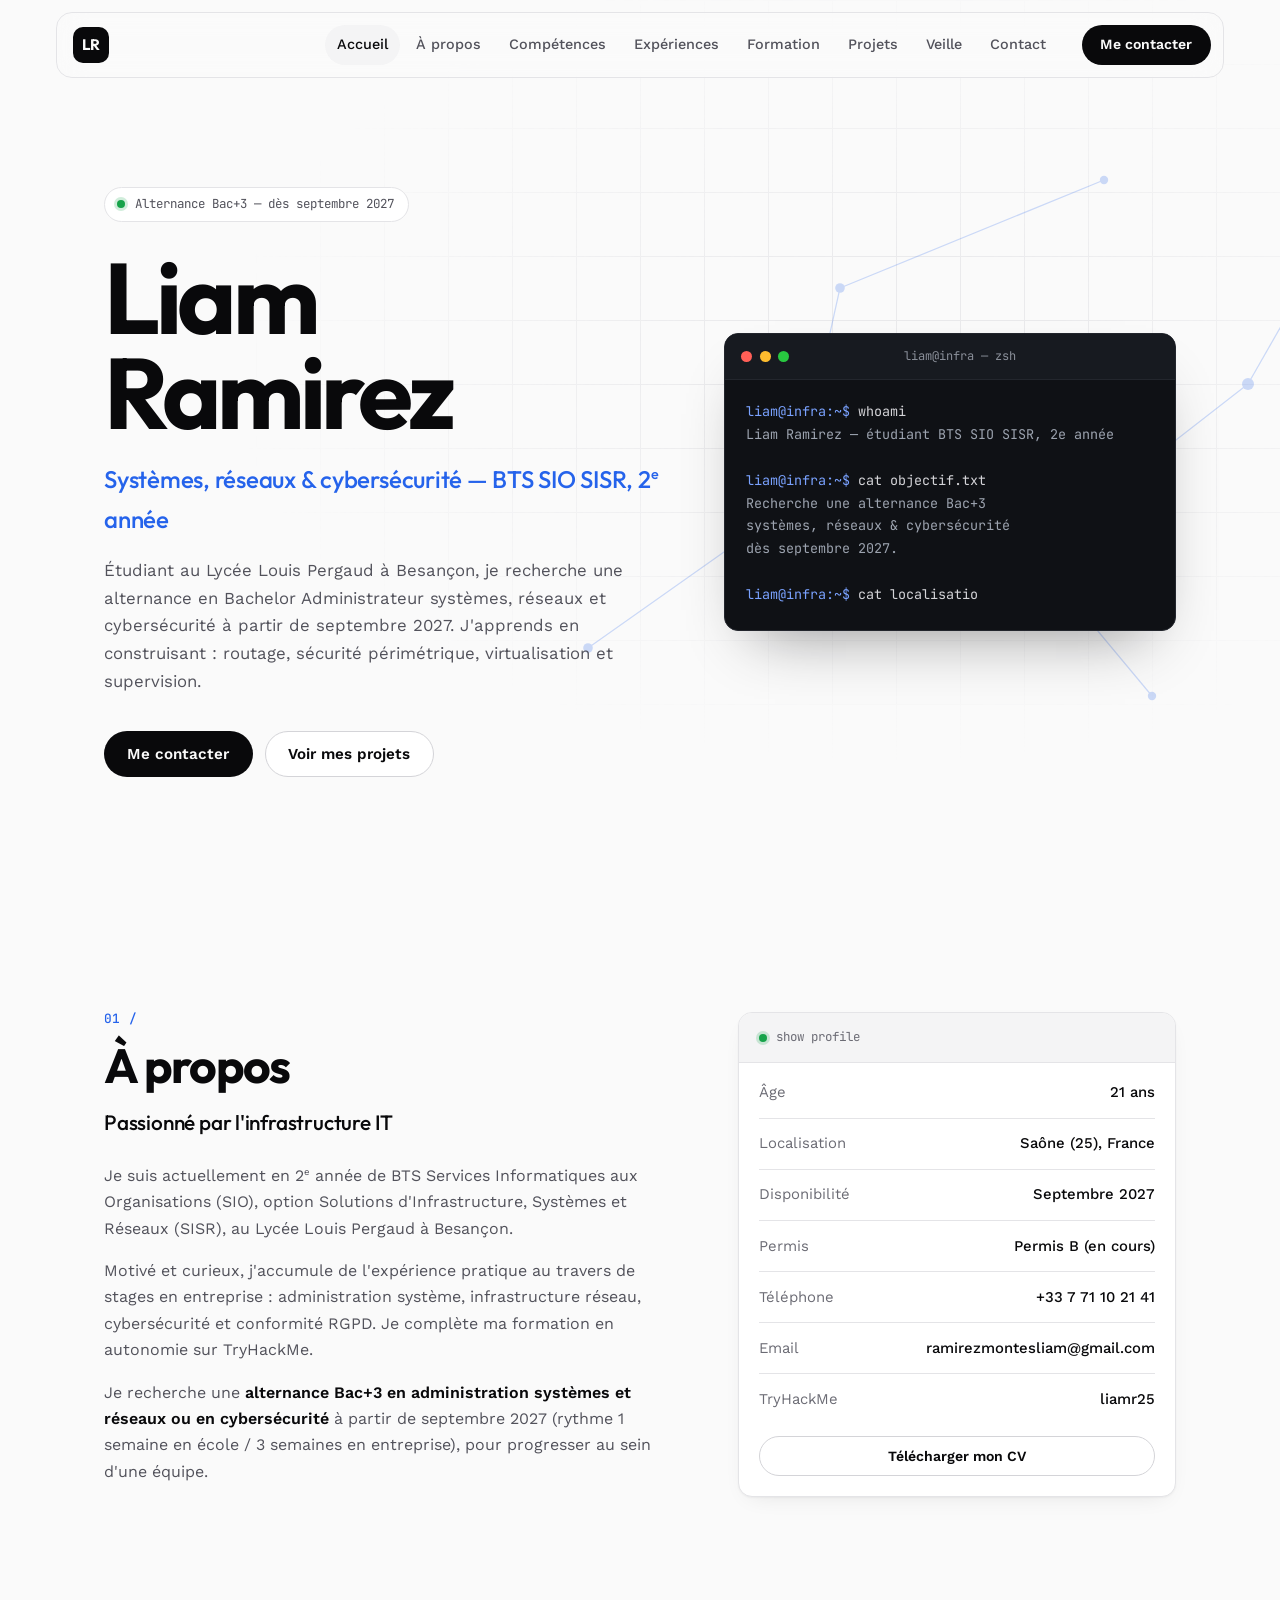
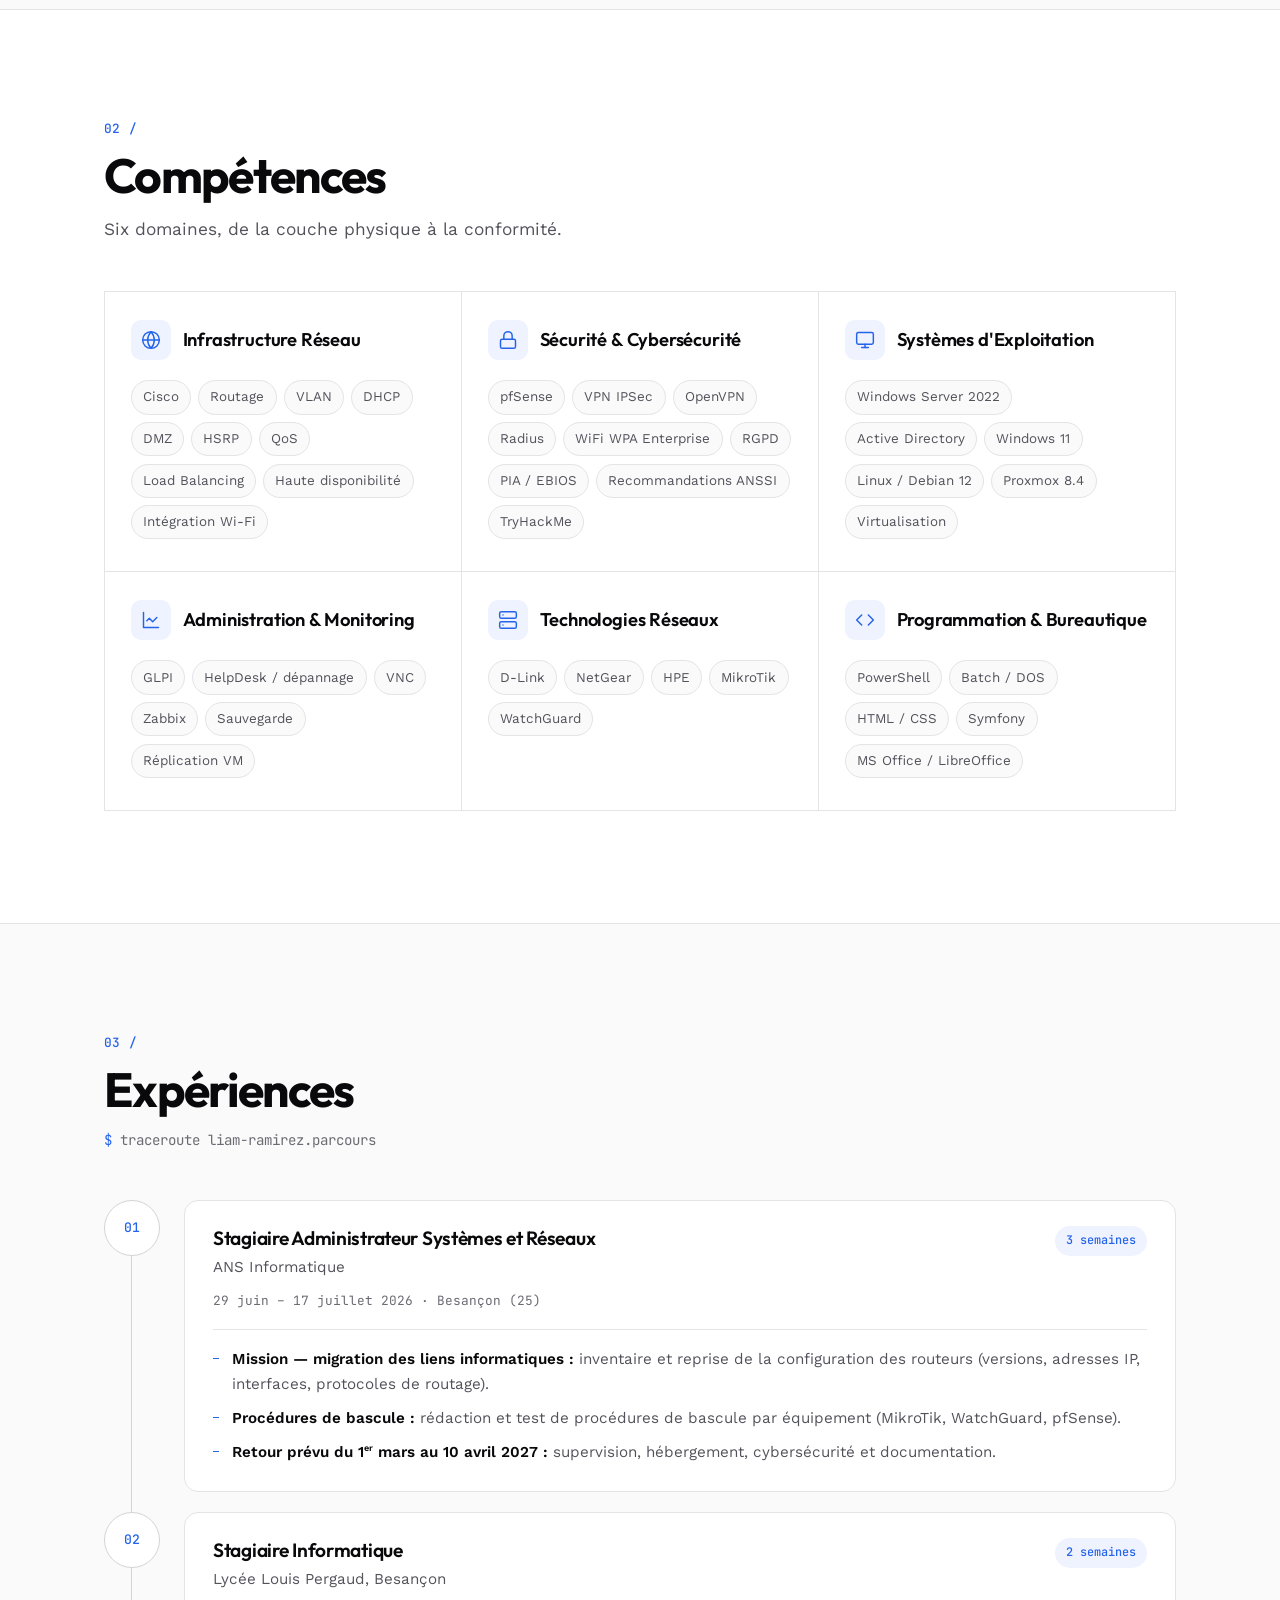
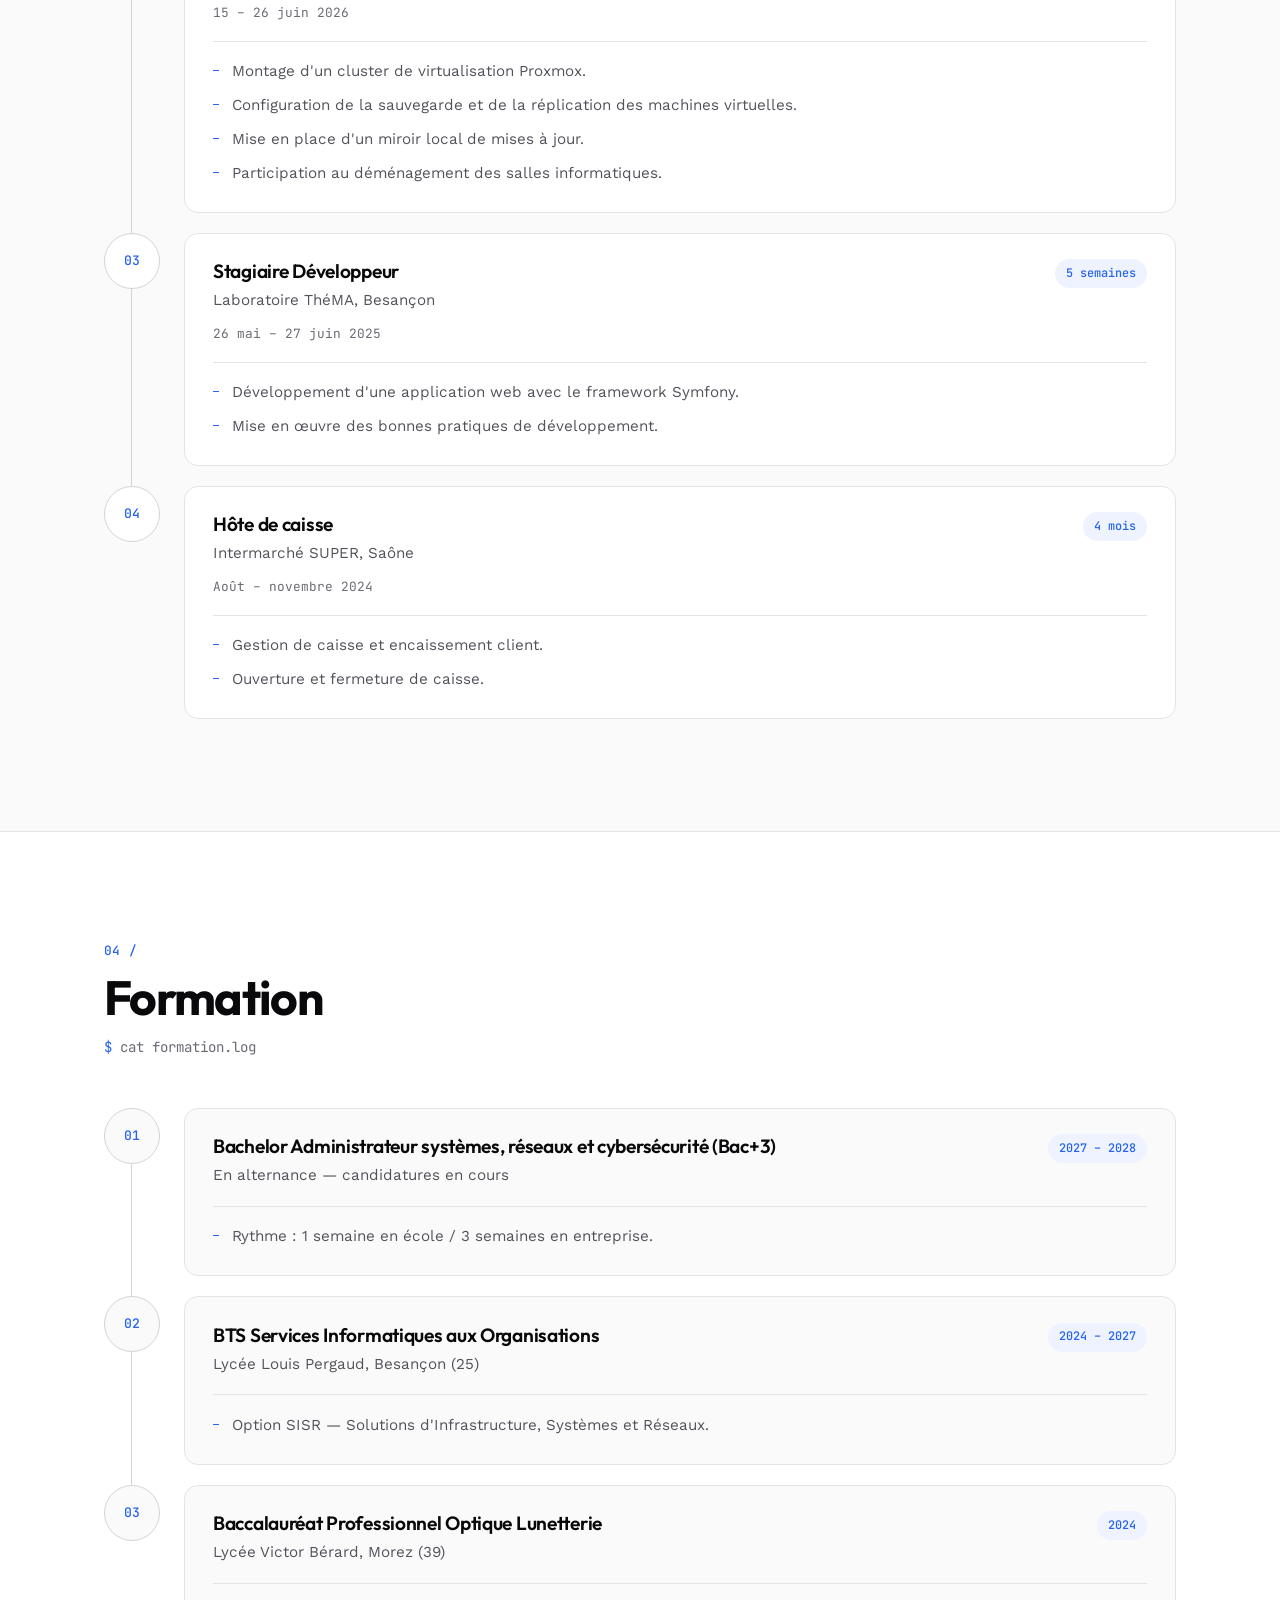
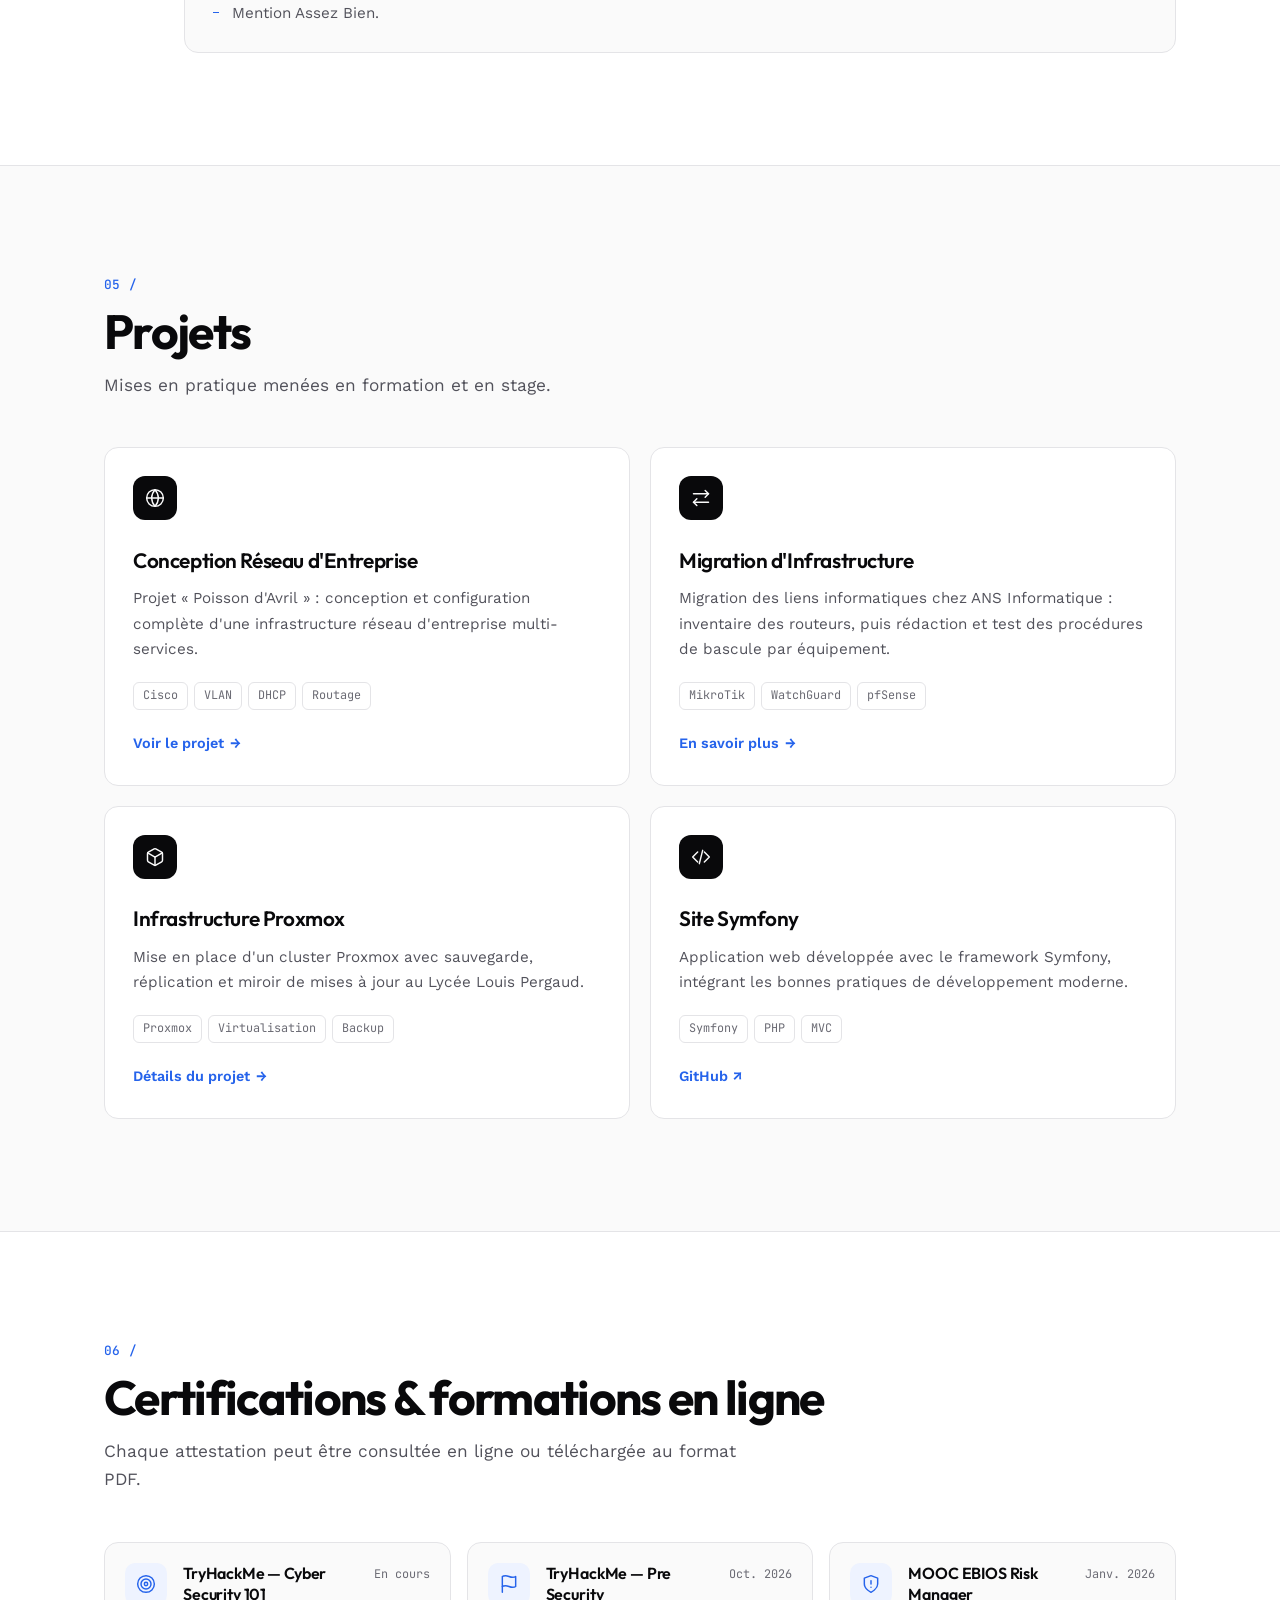
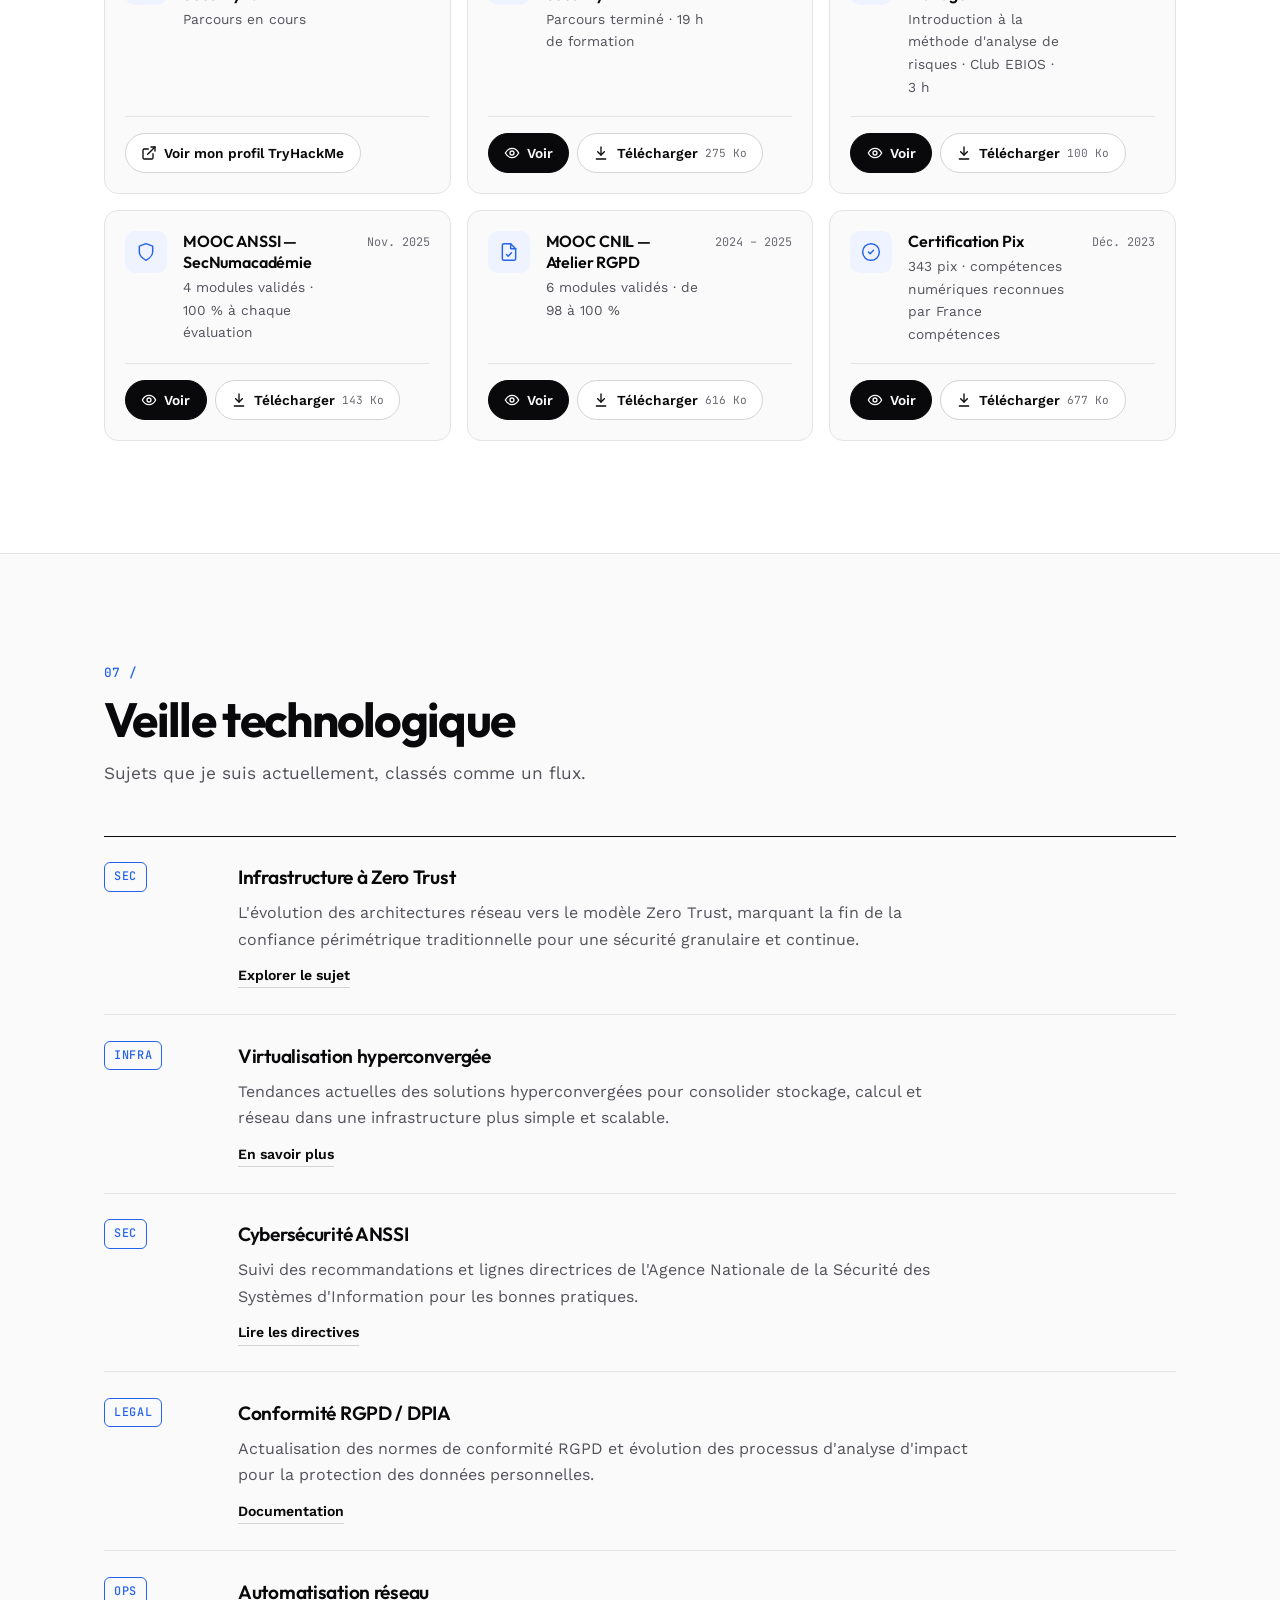
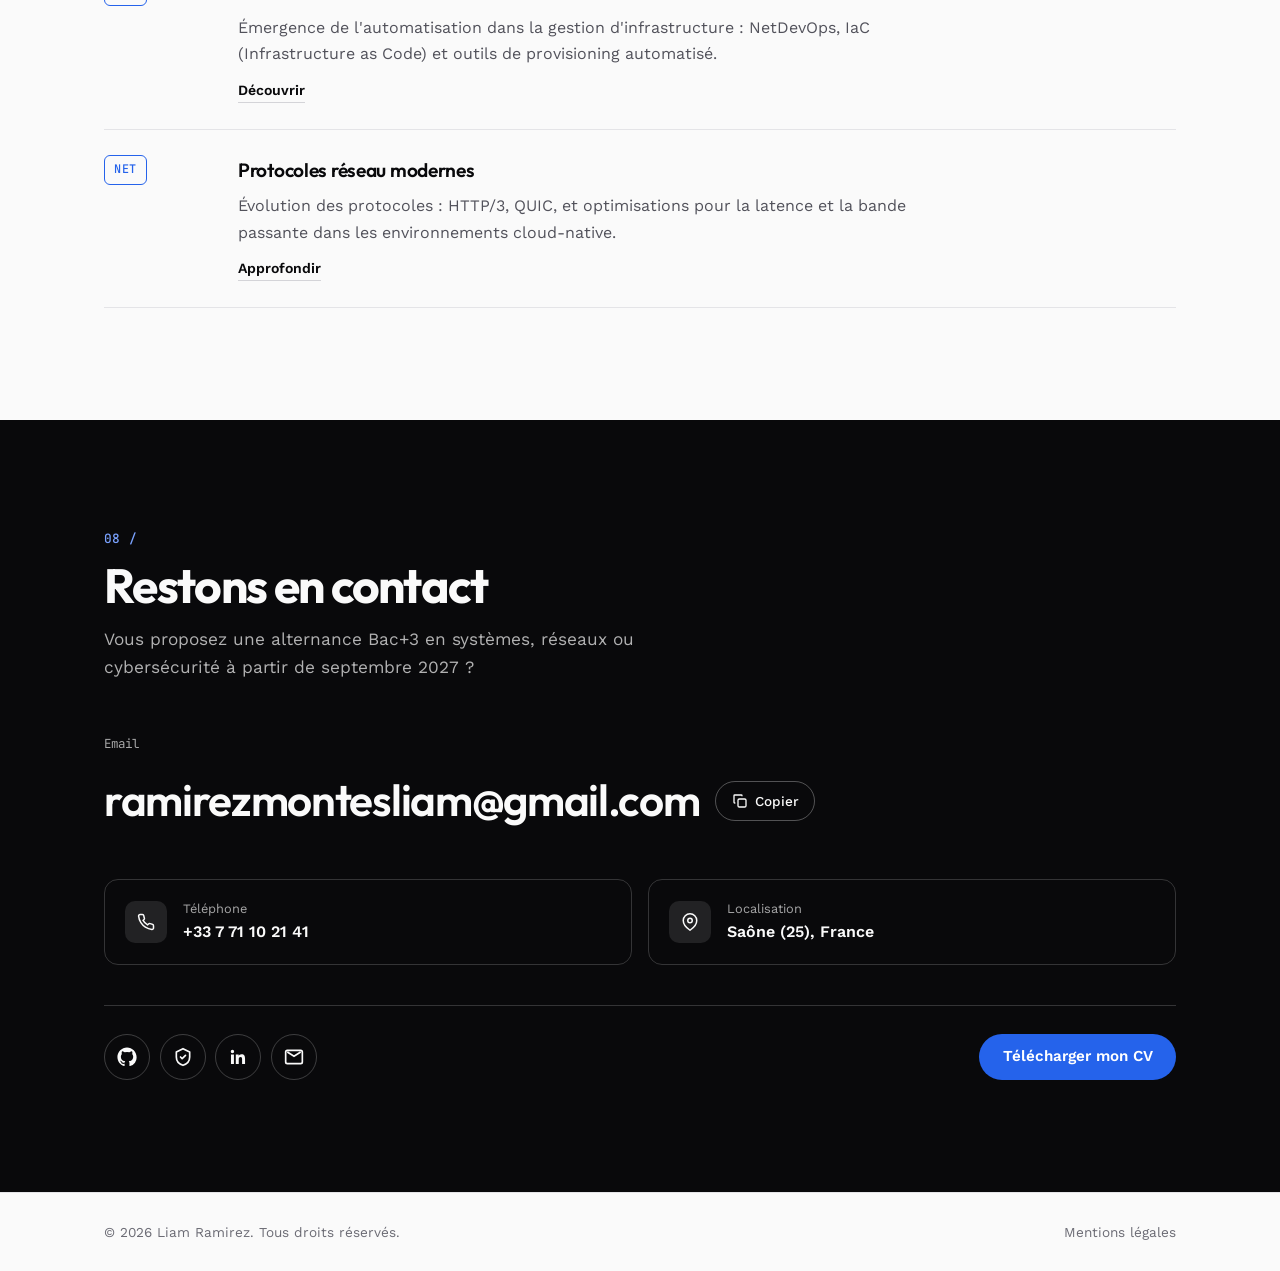
==== commit bcaef42d: "Certifications : consultation en ligne et téléchargement des attestations - visionneuse (dialog) ave" ====
--- a/index.html
+++ b/index.html
@@ -455,56 +455,92 @@
   <section class="section section--alt" id="certifications">
     <div class="section-inner">
       <h2 class="section-title">Certifications &amp; formations en ligne</h2>
+      <p class="section-lede">Chaque attestation peut être consultée en ligne ou téléchargée au format PDF.</p>
 
       <div class="certs-row">
-        <div class="cert-badge">
-          <span class="cert-badge__icon" aria-hidden="true"><svg width="20" height="20" viewBox="0 0 24 24" fill="none" stroke="currentColor" stroke-width="1.75" stroke-linecap="round" stroke-linejoin="round" aria-hidden="true"><circle cx="12" cy="12" r="10"/><circle cx="12" cy="12" r="6"/><circle cx="12" cy="12" r="2"/></svg></span>
-          <div>
-            <h3 class="cert-badge__title">TryHackMe — Cyber Security 101</h3>
-            <p class="cert-badge__sub">Parcours en cours</p>
-          </div>
-          <span class="cert-badge__year">En cours</span>
-        </div>
-        <div class="cert-badge">
-          <span class="cert-badge__icon" aria-hidden="true"><svg width="20" height="20" viewBox="0 0 24 24" fill="none" stroke="currentColor" stroke-width="1.75" stroke-linecap="round" stroke-linejoin="round" aria-hidden="true"><path d="M4 15s1-1 4-1 5 2 8 2 4-1 4-1V3s-1 1-4 1-5-2-8-2-4 1-4 1z"/><path d="M4 22v-7"/></svg></span>
-          <div>
-            <h3 class="cert-badge__title">TryHackMe — Pre Security</h3>
-            <p class="cert-badge__sub">Parcours terminé</p>
-          </div>
-          <span class="cert-badge__year">Oct. 2026</span>
-        </div>
-        <div class="cert-badge">
-          <span class="cert-badge__icon" aria-hidden="true"><svg width="20" height="20" viewBox="0 0 24 24" fill="none" stroke="currentColor" stroke-width="1.75" stroke-linecap="round" stroke-linejoin="round" aria-hidden="true"><path d="M12 22s8-4 8-10V5l-8-3-8 3v7c0 6 8 10 8 10z"/><path d="M12 8v4"/><path d="M12 16h.01"/></svg></span>
-          <div>
-            <h3 class="cert-badge__title">MOOC EBIOS Risk Manager</h3>
-            <p class="cert-badge__sub">Méthode d'analyse de risques ANSSI</p>
-          </div>
-          <span class="cert-badge__year">2025</span>
-        </div>
-        <div class="cert-badge">
-          <span class="cert-badge__icon" aria-hidden="true"><svg width="20" height="20" viewBox="0 0 24 24" fill="none" stroke="currentColor" stroke-width="1.75" stroke-linecap="round" stroke-linejoin="round" aria-hidden="true"><path d="M14 2H6a2 2 0 0 0-2 2v16a2 2 0 0 0 2 2h12a2 2 0 0 0 2-2V8z"/><path d="M14 2v6h6"/><path d="m9 15 2 2 4-4"/></svg></span>
-          <div>
-            <h3 class="cert-badge__title">MOOC CNIL</h3>
-            <p class="cert-badge__sub">Atelier RGPD — conformité et bonnes pratiques</p>
-          </div>
-          <span class="cert-badge__year">2024</span>
-        </div>
-        <div class="cert-badge">
-          <span class="cert-badge__icon" aria-hidden="true"><svg width="20" height="20" viewBox="0 0 24 24" fill="none" stroke="currentColor" stroke-width="1.75" stroke-linecap="round" stroke-linejoin="round" aria-hidden="true"><path d="M12 22s8-4 8-10V5l-8-3-8 3v7c0 6 8 10 8 10z"/></svg></span>
-          <div>
-            <h3 class="cert-badge__title">MOOC ANSSI</h3>
-            <p class="cert-badge__sub">SecNumacadémie — sécurité informatique</p>
-          </div>
-          <span class="cert-badge__year">2024</span>
-        </div>
-        <div class="cert-badge">
-          <span class="cert-badge__icon" aria-hidden="true"><svg width="20" height="20" viewBox="0 0 24 24" fill="none" stroke="currentColor" stroke-width="1.75" stroke-linecap="round" stroke-linejoin="round" aria-hidden="true"><circle cx="12" cy="12" r="10"/><path d="m9 12 2 2 4-4"/></svg></span>
-          <div>
-            <h3 class="cert-badge__title">Certificat PIX</h3>
-            <p class="cert-badge__sub">Certificat de compétences numériques</p>
-          </div>
-          <span class="cert-badge__year">2024</span>
-        </div>
+        <article class="cert-badge">
+          <div class="cert-badge__main">
+            <span class="cert-badge__icon" aria-hidden="true"><svg width="20" height="20" viewBox="0 0 24 24" fill="none" stroke="currentColor" stroke-width="1.75" stroke-linecap="round" stroke-linejoin="round" aria-hidden="true"><circle cx="12" cy="12" r="10"/><circle cx="12" cy="12" r="6"/><circle cx="12" cy="12" r="2"/></svg></span>
+            <div>
+              <h3 class="cert-badge__title">TryHackMe — Cyber Security 101</h3>
+              <p class="cert-badge__sub">Parcours en cours</p>
+            </div>
+            <span class="cert-badge__year">En cours</span>
+          </div>
+          <div class="cert-badge__actions">
+            <a class="cert-btn cert-btn--ghost" href="https://tryhackme.com/p/liamr25" target="_blank" rel="noopener"><svg width="16" height="16" viewBox="0 0 24 24" fill="none" stroke="currentColor" stroke-width="2" stroke-linecap="round" stroke-linejoin="round" aria-hidden="true"><path d="M15 3h6v6"/><path d="M10 14 21 3"/><path d="M18 13v6a2 2 0 0 1-2 2H5a2 2 0 0 1-2-2V8a2 2 0 0 1 2-2h6"/></svg>Voir mon profil TryHackMe</a>
+          </div>
+        </article>
+        <article class="cert-badge">
+          <div class="cert-badge__main">
+            <span class="cert-badge__icon" aria-hidden="true"><svg width="20" height="20" viewBox="0 0 24 24" fill="none" stroke="currentColor" stroke-width="1.75" stroke-linecap="round" stroke-linejoin="round" aria-hidden="true"><path d="M4 15s1-1 4-1 5 2 8 2 4-1 4-1V3s-1 1-4 1-5-2-8-2-4 1-4 1z"/><path d="M4 22v-7"/></svg></span>
+            <div>
+              <h3 class="cert-badge__title">TryHackMe — Pre Security</h3>
+              <p class="cert-badge__sub">Parcours terminé · 19&nbsp;h de formation</p>
+            </div>
+            <span class="cert-badge__year">Oct. 2026</span>
+          </div>
+          <div class="cert-badge__actions">
+            <a class="cert-btn" href="certifications/tryhackme-pre-security.pdf" target="_blank" rel="noopener" data-cert-view data-cert-title="TryHackMe — Pre Security" data-cert-pages="certifications/apercus/tryhackme-pre-security-1.webp"><svg width="16" height="16" viewBox="0 0 24 24" fill="none" stroke="currentColor" stroke-width="2" stroke-linecap="round" stroke-linejoin="round" aria-hidden="true"><path d="M2 12s3.6-7 10-7 10 7 10 7-3.6 7-10 7S2 12 2 12z"/><circle cx="12" cy="12" r="3"/></svg>Voir</a>
+            <a class="cert-btn cert-btn--ghost" href="certifications/tryhackme-pre-security.pdf" download><svg width="16" height="16" viewBox="0 0 24 24" fill="none" stroke="currentColor" stroke-width="2" stroke-linecap="round" stroke-linejoin="round" aria-hidden="true"><path d="M12 3v12"/><path d="m7 10 5 5 5-5"/><path d="M5 21h14"/></svg>Télécharger <span class="cert-btn__meta">275 Ko</span></a>
+          </div>
+        </article>
+        <article class="cert-badge">
+          <div class="cert-badge__main">
+            <span class="cert-badge__icon" aria-hidden="true"><svg width="20" height="20" viewBox="0 0 24 24" fill="none" stroke="currentColor" stroke-width="1.75" stroke-linecap="round" stroke-linejoin="round" aria-hidden="true"><path d="M12 22s8-4 8-10V5l-8-3-8 3v7c0 6 8 10 8 10z"/><path d="M12 8v4"/><path d="M12 16h.01"/></svg></span>
+            <div>
+              <h3 class="cert-badge__title">MOOC EBIOS Risk Manager</h3>
+              <p class="cert-badge__sub">Introduction à la méthode d'analyse de risques · Club EBIOS · 3&nbsp;h</p>
+            </div>
+            <span class="cert-badge__year">Janv. 2026</span>
+          </div>
+          <div class="cert-badge__actions">
+            <a class="cert-btn" href="certifications/mooc-ebios-risk-manager.pdf" target="_blank" rel="noopener" data-cert-view data-cert-title="MOOC EBIOS Risk Manager" data-cert-pages="certifications/apercus/mooc-ebios-risk-manager-1.webp"><svg width="16" height="16" viewBox="0 0 24 24" fill="none" stroke="currentColor" stroke-width="2" stroke-linecap="round" stroke-linejoin="round" aria-hidden="true"><path d="M2 12s3.6-7 10-7 10 7 10 7-3.6 7-10 7S2 12 2 12z"/><circle cx="12" cy="12" r="3"/></svg>Voir</a>
+            <a class="cert-btn cert-btn--ghost" href="certifications/mooc-ebios-risk-manager.pdf" download><svg width="16" height="16" viewBox="0 0 24 24" fill="none" stroke="currentColor" stroke-width="2" stroke-linecap="round" stroke-linejoin="round" aria-hidden="true"><path d="M12 3v12"/><path d="m7 10 5 5 5-5"/><path d="M5 21h14"/></svg>Télécharger <span class="cert-btn__meta">100 Ko</span></a>
+          </div>
+        </article>
+        <article class="cert-badge">
+          <div class="cert-badge__main">
+            <span class="cert-badge__icon" aria-hidden="true"><svg width="20" height="20" viewBox="0 0 24 24" fill="none" stroke="currentColor" stroke-width="1.75" stroke-linecap="round" stroke-linejoin="round" aria-hidden="true"><path d="M12 22s8-4 8-10V5l-8-3-8 3v7c0 6 8 10 8 10z"/></svg></span>
+            <div>
+              <h3 class="cert-badge__title">MOOC ANSSI — SecNumacadémie</h3>
+              <p class="cert-badge__sub">4 modules validés · 100&nbsp;% à chaque évaluation</p>
+            </div>
+            <span class="cert-badge__year">Nov. 2025</span>
+          </div>
+          <div class="cert-badge__actions">
+            <a class="cert-btn" href="certifications/mooc-anssi-secnumacademie.pdf" target="_blank" rel="noopener" data-cert-view data-cert-title="MOOC ANSSI — SecNumacadémie" data-cert-pages="certifications/apercus/mooc-anssi-secnumacademie-1.webp"><svg width="16" height="16" viewBox="0 0 24 24" fill="none" stroke="currentColor" stroke-width="2" stroke-linecap="round" stroke-linejoin="round" aria-hidden="true"><path d="M2 12s3.6-7 10-7 10 7 10 7-3.6 7-10 7S2 12 2 12z"/><circle cx="12" cy="12" r="3"/></svg>Voir</a>
+            <a class="cert-btn cert-btn--ghost" href="certifications/mooc-anssi-secnumacademie.pdf" download><svg width="16" height="16" viewBox="0 0 24 24" fill="none" stroke="currentColor" stroke-width="2" stroke-linecap="round" stroke-linejoin="round" aria-hidden="true"><path d="M12 3v12"/><path d="m7 10 5 5 5-5"/><path d="M5 21h14"/></svg>Télécharger <span class="cert-btn__meta">143 Ko</span></a>
+          </div>
+        </article>
+        <article class="cert-badge">
+          <div class="cert-badge__main">
+            <span class="cert-badge__icon" aria-hidden="true"><svg width="20" height="20" viewBox="0 0 24 24" fill="none" stroke="currentColor" stroke-width="1.75" stroke-linecap="round" stroke-linejoin="round" aria-hidden="true"><path d="M14 2H6a2 2 0 0 0-2 2v16a2 2 0 0 0 2 2h12a2 2 0 0 0 2-2V8z"/><path d="M14 2v6h6"/><path d="m9 15 2 2 4-4"/></svg></span>
+            <div>
+              <h3 class="cert-badge__title">MOOC CNIL — Atelier RGPD</h3>
+              <p class="cert-badge__sub">6 modules validés · de 98 à 100&nbsp;%</p>
+            </div>
+            <span class="cert-badge__year">2024 – 2025</span>
+          </div>
+          <div class="cert-badge__actions">
+            <a class="cert-btn" href="certifications/mooc-cnil-rgpd.pdf" target="_blank" rel="noopener" data-cert-view data-cert-title="MOOC CNIL — Atelier RGPD" data-cert-pages="certifications/apercus/mooc-cnil-rgpd-1.webp,certifications/apercus/mooc-cnil-rgpd-2.webp,certifications/apercus/mooc-cnil-rgpd-3.webp,certifications/apercus/mooc-cnil-rgpd-4.webp,certifications/apercus/mooc-cnil-rgpd-5.webp,certifications/apercus/mooc-cnil-rgpd-6.webp"><svg width="16" height="16" viewBox="0 0 24 24" fill="none" stroke="currentColor" stroke-width="2" stroke-linecap="round" stroke-linejoin="round" aria-hidden="true"><path d="M2 12s3.6-7 10-7 10 7 10 7-3.6 7-10 7S2 12 2 12z"/><circle cx="12" cy="12" r="3"/></svg>Voir</a>
+            <a class="cert-btn cert-btn--ghost" href="certifications/mooc-cnil-rgpd.pdf" download><svg width="16" height="16" viewBox="0 0 24 24" fill="none" stroke="currentColor" stroke-width="2" stroke-linecap="round" stroke-linejoin="round" aria-hidden="true"><path d="M12 3v12"/><path d="m7 10 5 5 5-5"/><path d="M5 21h14"/></svg>Télécharger <span class="cert-btn__meta">616 Ko</span></a>
+          </div>
+        </article>
+        <article class="cert-badge">
+          <div class="cert-badge__main">
+            <span class="cert-badge__icon" aria-hidden="true"><svg width="20" height="20" viewBox="0 0 24 24" fill="none" stroke="currentColor" stroke-width="1.75" stroke-linecap="round" stroke-linejoin="round" aria-hidden="true"><circle cx="12" cy="12" r="10"/><path d="m9 12 2 2 4-4"/></svg></span>
+            <div>
+              <h3 class="cert-badge__title">Certification Pix</h3>
+              <p class="cert-badge__sub">343 pix · compétences numériques reconnues par France compétences</p>
+            </div>
+            <span class="cert-badge__year">Déc. 2023</span>
+          </div>
+          <div class="cert-badge__actions">
+            <a class="cert-btn" href="certifications/certification-pix.pdf" target="_blank" rel="noopener" data-cert-view data-cert-title="Certification Pix" data-cert-pages="certifications/apercus/certification-pix-1.webp"><svg width="16" height="16" viewBox="0 0 24 24" fill="none" stroke="currentColor" stroke-width="2" stroke-linecap="round" stroke-linejoin="round" aria-hidden="true"><path d="M2 12s3.6-7 10-7 10 7 10 7-3.6 7-10 7S2 12 2 12z"/><circle cx="12" cy="12" r="3"/></svg>Voir</a>
+            <a class="cert-btn cert-btn--ghost" href="certifications/certification-pix.pdf" download><svg width="16" height="16" viewBox="0 0 24 24" fill="none" stroke="currentColor" stroke-width="2" stroke-linecap="round" stroke-linejoin="round" aria-hidden="true"><path d="M12 3v12"/><path d="m7 10 5 5 5-5"/><path d="M5 21h14"/></svg>Télécharger <span class="cert-btn__meta">677 Ko</span></a>
+          </div>
+        </article>
       </div>
     </div>
   </section>
@@ -642,6 +678,18 @@
   <svg width="18" height="18" viewBox="0 0 24 24" fill="none" stroke="currentColor" stroke-width="2"><path d="M18 15l-6-6-6 6"/></svg>
 </button>
 
+
+<dialog class="cert-viewer" id="cert-viewer" aria-labelledby="cert-viewer-title">
+  <div class="cert-viewer__bar">
+    <h2 class="cert-viewer__title" id="cert-viewer-title">Attestation</h2>
+    <a class="cert-btn cert-btn--ghost" id="cert-viewer-dl" href="#" download><svg width="16" height="16" viewBox="0 0 24 24" fill="none" stroke="currentColor" stroke-width="2" stroke-linecap="round" stroke-linejoin="round" aria-hidden="true"><path d="M12 3v12"/><path d="m7 10 5 5 5-5"/><path d="M5 21h14"/></svg><span class="cert-viewer__dl-label">Télécharger</span></a>
+    <button class="cert-viewer__close" id="cert-viewer-close" type="button" aria-label="Fermer">
+      <svg width="20" height="20" viewBox="0 0 24 24" fill="none" stroke="currentColor" stroke-width="2" stroke-linecap="round" aria-hidden="true"><path d="M18 6 6 18"/><path d="m6 6 12 12"/></svg>
+    </button>
+  </div>
+  <div class="cert-viewer__body" id="cert-viewer-body"></div>
+</dialog>
+
 <script src="script.js"></script>
 </body>
 </html>
--- a/style.css
+++ b/style.css
@@ -424,23 +424,74 @@
 /* ==========================================================================
    CERTIFICATIONS
    ========================================================================== */
-.certs-row{ margin-top: 3rem; display: grid; grid-template-columns: repeat(auto-fit, minmax(300px, 1fr)); gap: 1rem; }
+.certs-row{ margin-top: 3rem; display: grid; grid-template-columns: repeat(auto-fit, minmax(320px, 1fr)); gap: 1rem; }
 .cert-badge{
-  display: flex; align-items: center; gap: 1rem;
+  display: flex; flex-direction: column; gap: 1.1rem;
   background: var(--bg); border: 1px solid var(--border); border-radius: var(--radius);
-  padding: 1.15rem 1.25rem;
+  padding: 1.25rem;
   transition: border-color .2s var(--ease);
 }
 .cert-badge:hover{ border-color: var(--border-strong); }
+.cert-badge__main{ display: flex; align-items: flex-start; gap: 1rem; flex: 1; }
 .cert-badge__icon{
   width: 42px; height: 42px; flex: none; display: grid; place-items: center;
   border-radius: 10px; background: var(--accent-soft); color: var(--accent);
 }
 .cert-badge__title{ font-family: var(--font-display); font-size: 1rem; font-weight: 600; letter-spacing: -.01em; line-height: 1.3; }
-.cert-badge__sub{ margin-top: .15rem; color: var(--text-dim); font-size: .85rem; }
-.cert-badge__year{ margin-left: auto; flex: none; font-family: var(--font-mono); font-size: .74rem; color: var(--text-faint); }
+.cert-badge__sub{ margin-top: .2rem; color: var(--text-dim); font-size: .86rem; }
+.cert-badge__year{ margin-left: auto; flex: none; padding-top: .15rem; font-family: var(--font-mono); font-size: .74rem; color: var(--text-faint); white-space: nowrap; }
+.cert-badge__actions{ display: flex; flex-wrap: wrap; gap: .5rem; padding-top: 1rem; border-top: 1px solid var(--border); }
+
+.cert-btn{
+  display: inline-flex; align-items: center; gap: .45rem;
+  min-height: 40px; padding: 0 .95rem; border-radius: 999px;
+  font-size: .86rem; font-weight: 600; cursor: pointer;
+  background: var(--text); color: var(--bg); border: 1px solid var(--text);
+  transition: background-color .2s var(--ease), border-color .2s var(--ease), color .2s var(--ease);
+}
+.cert-btn:hover{ background: var(--accent); border-color: var(--accent); color: var(--on-accent); }
+.cert-btn--ghost{ background: var(--surface); color: var(--text); border-color: var(--border-strong); }
+.cert-btn--ghost:hover{ background: var(--surface); color: var(--text); border-color: var(--text); }
+.cert-btn__meta{ font-family: var(--font-mono); font-size: .7rem; font-weight: 400; color: var(--text-faint); }
 
 @media (max-width: 400px){ .certs-row{ grid-template-columns: 1fr; } }
+
+/* Visionneuse d'attestation */
+.cert-viewer{
+  width: min(960px, calc(100vw - 24px)); max-height: calc(100dvh - 24px);
+  margin: auto; padding: 0; border: 1px solid var(--border); border-radius: 16px;
+  background: var(--surface); color: var(--text); box-shadow: 0 30px 80px -20px rgba(0,0,0,.5);
+  overflow: hidden;
+}
+.cert-viewer[open]{ display: flex; flex-direction: column; animation: viewer-in .2s var(--ease); }
+.cert-viewer::backdrop{ background: rgba(9,9,11,.6); backdrop-filter: blur(4px); -webkit-backdrop-filter: blur(4px); }
+@keyframes viewer-in{ from{ opacity: 0; transform: translateY(8px) scale(.98); } }
+.cert-viewer__bar{
+  display: flex; align-items: center; gap: .75rem;
+  padding: .75rem .75rem .75rem 1.25rem; border-bottom: 1px solid var(--border);
+}
+.cert-viewer__title{ flex: 1; min-width: 0; font-family: var(--font-display); font-size: 1.05rem; font-weight: 600; letter-spacing: -.01em; white-space: nowrap; overflow: hidden; text-overflow: ellipsis; }
+.cert-viewer__close{
+  width: 44px; height: 44px; flex: none; display: grid; place-items: center; border-radius: 50%;
+  transition: background-color .2s var(--ease);
+}
+.cert-viewer__close:hover{ background: var(--surface-2); }
+.cert-viewer__body{
+  overflow-y: auto; overscroll-behavior: contain;
+  padding: 1.25rem; display: grid; gap: 1rem; background: var(--surface-2);
+}
+.cert-viewer__body img{
+  width: 100%; height: auto; margin: 0 auto; border-radius: 6px;
+  background: #fff; box-shadow: 0 1px 3px rgba(0,0,0,.12);
+}
+.cert-viewer__body img.is-portrait{ max-width: 640px; }
+.cert-viewer__page{ font-family: var(--font-mono); font-size: .72rem; color: var(--text-faint); text-align: center; margin-top: -.5rem; }
+html.has-modal{ overflow: hidden; }
+@media (max-width: 520px){
+  .cert-viewer__dl-label{ display: none; }
+  .cert-viewer__body{ padding: .75rem; }
+}
+@media (prefers-reduced-motion: reduce){ .cert-viewer[open]{ animation: none; } }
 
 /* ==========================================================================
    VEILLE
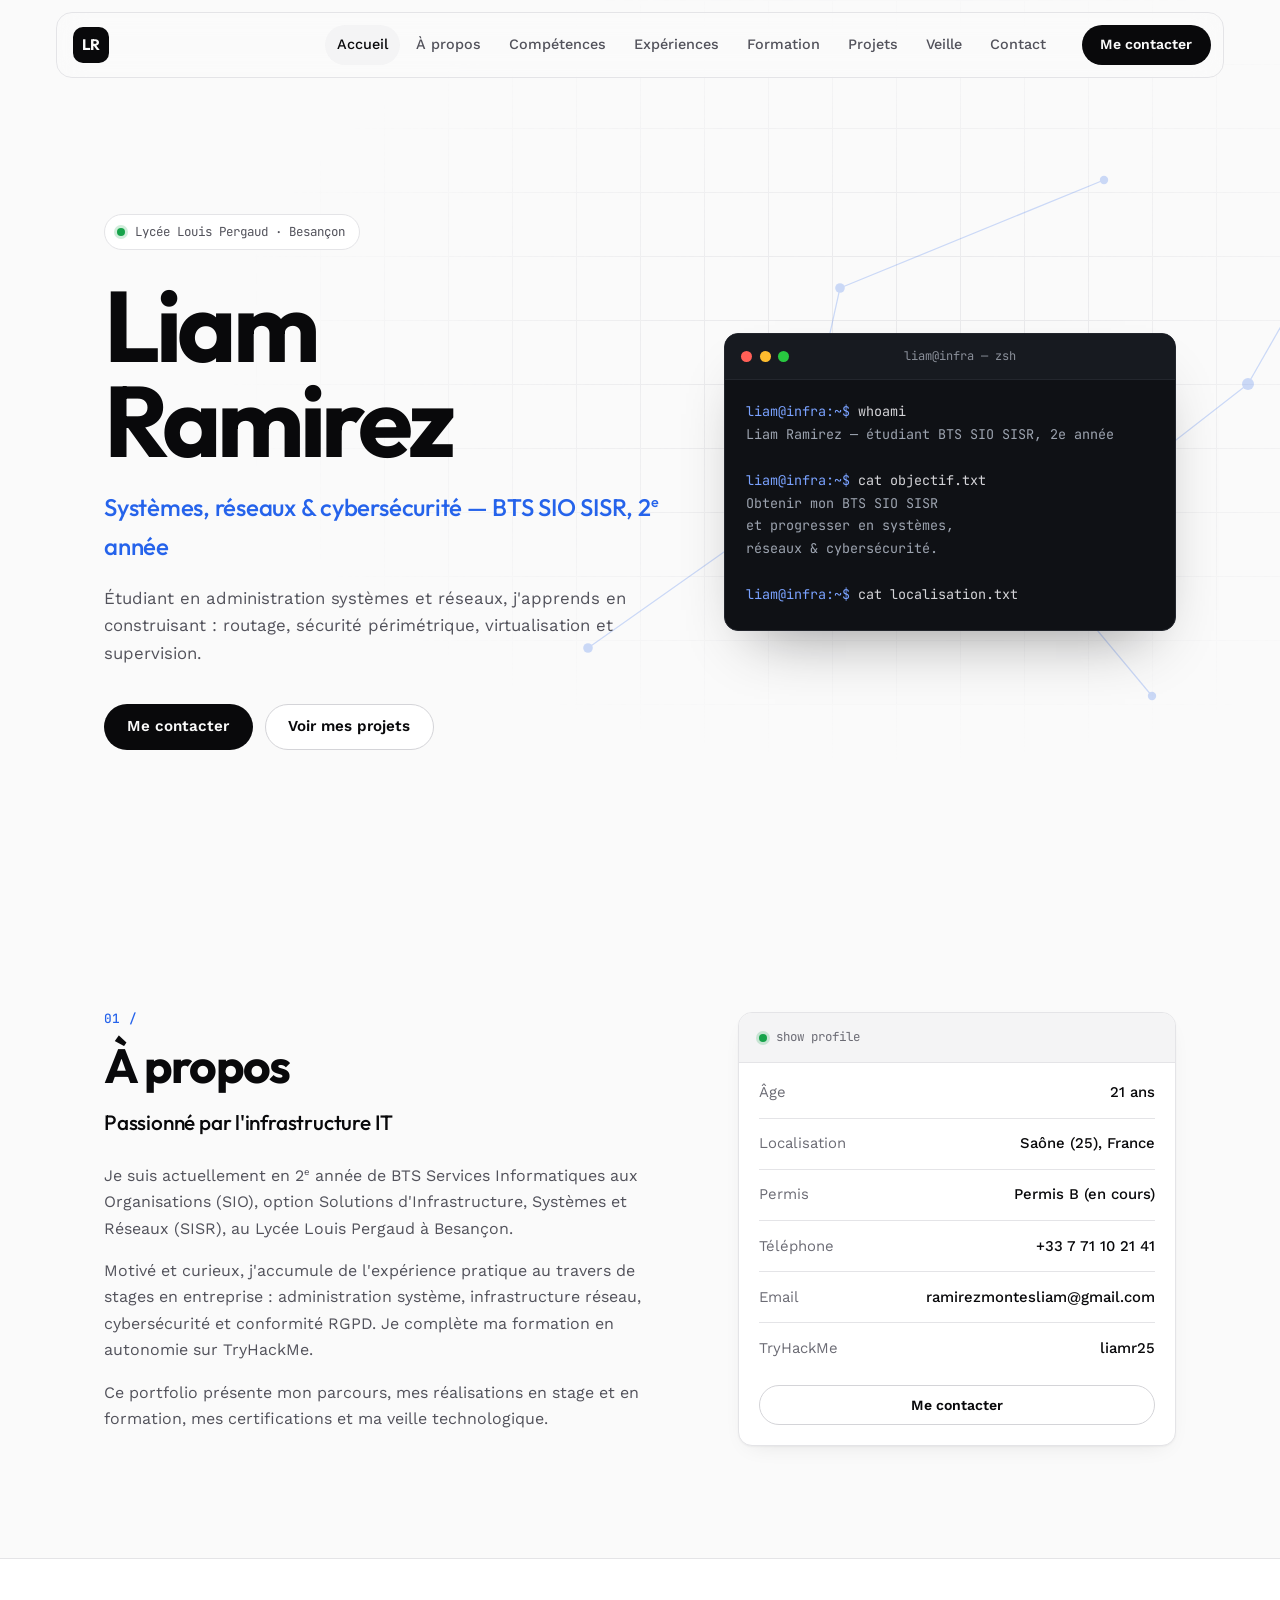
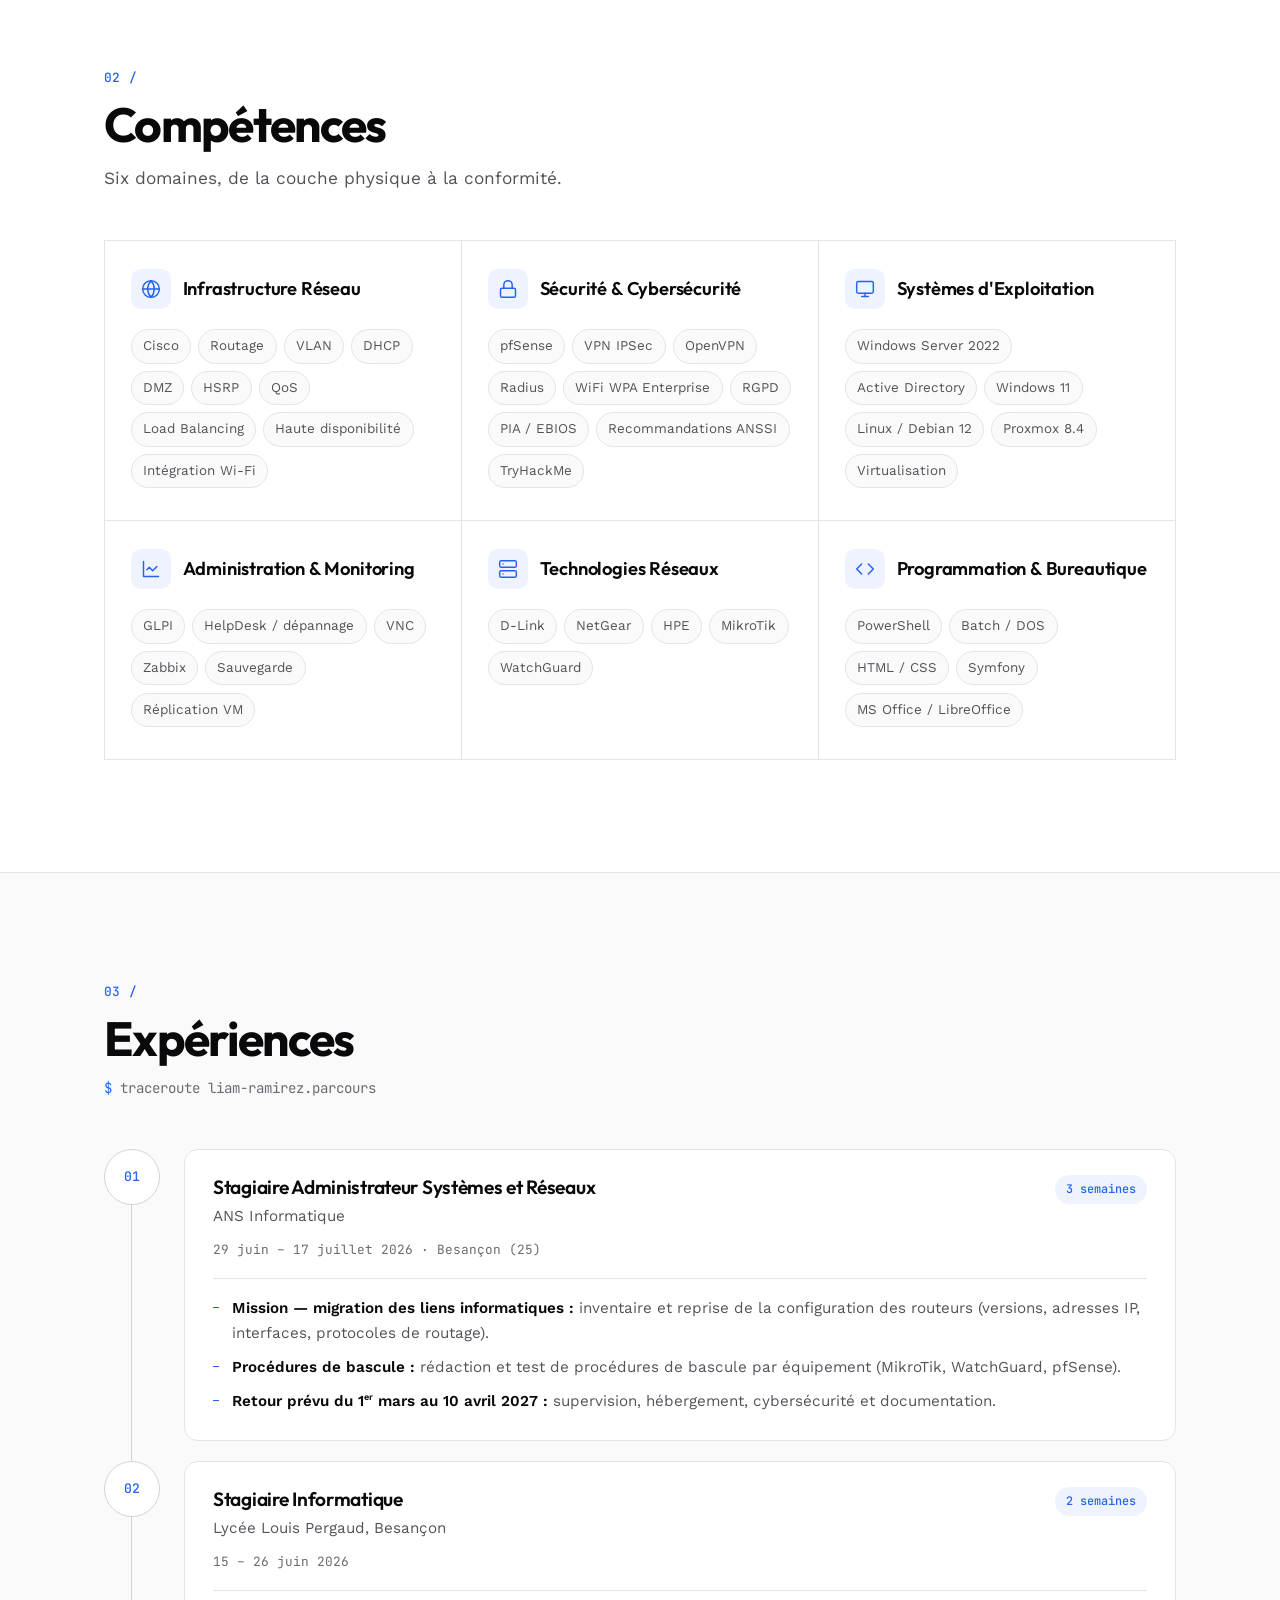
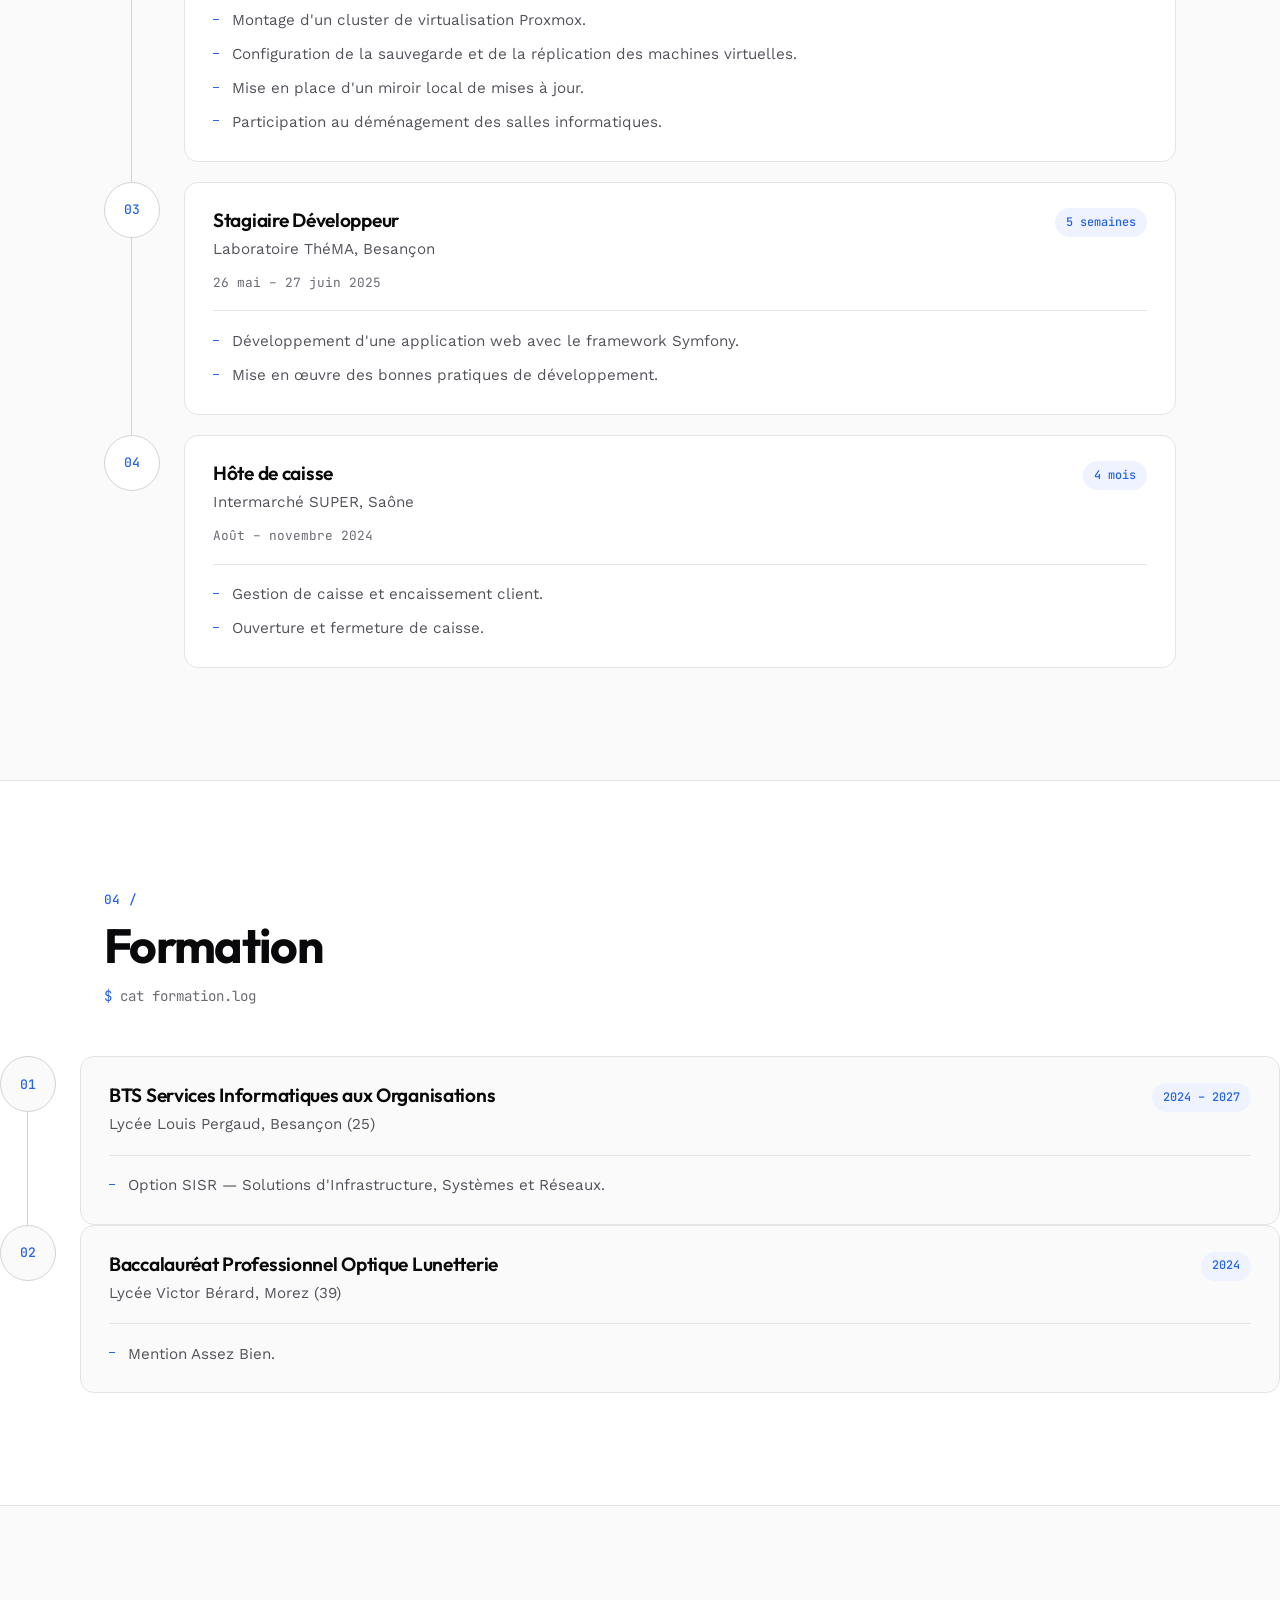
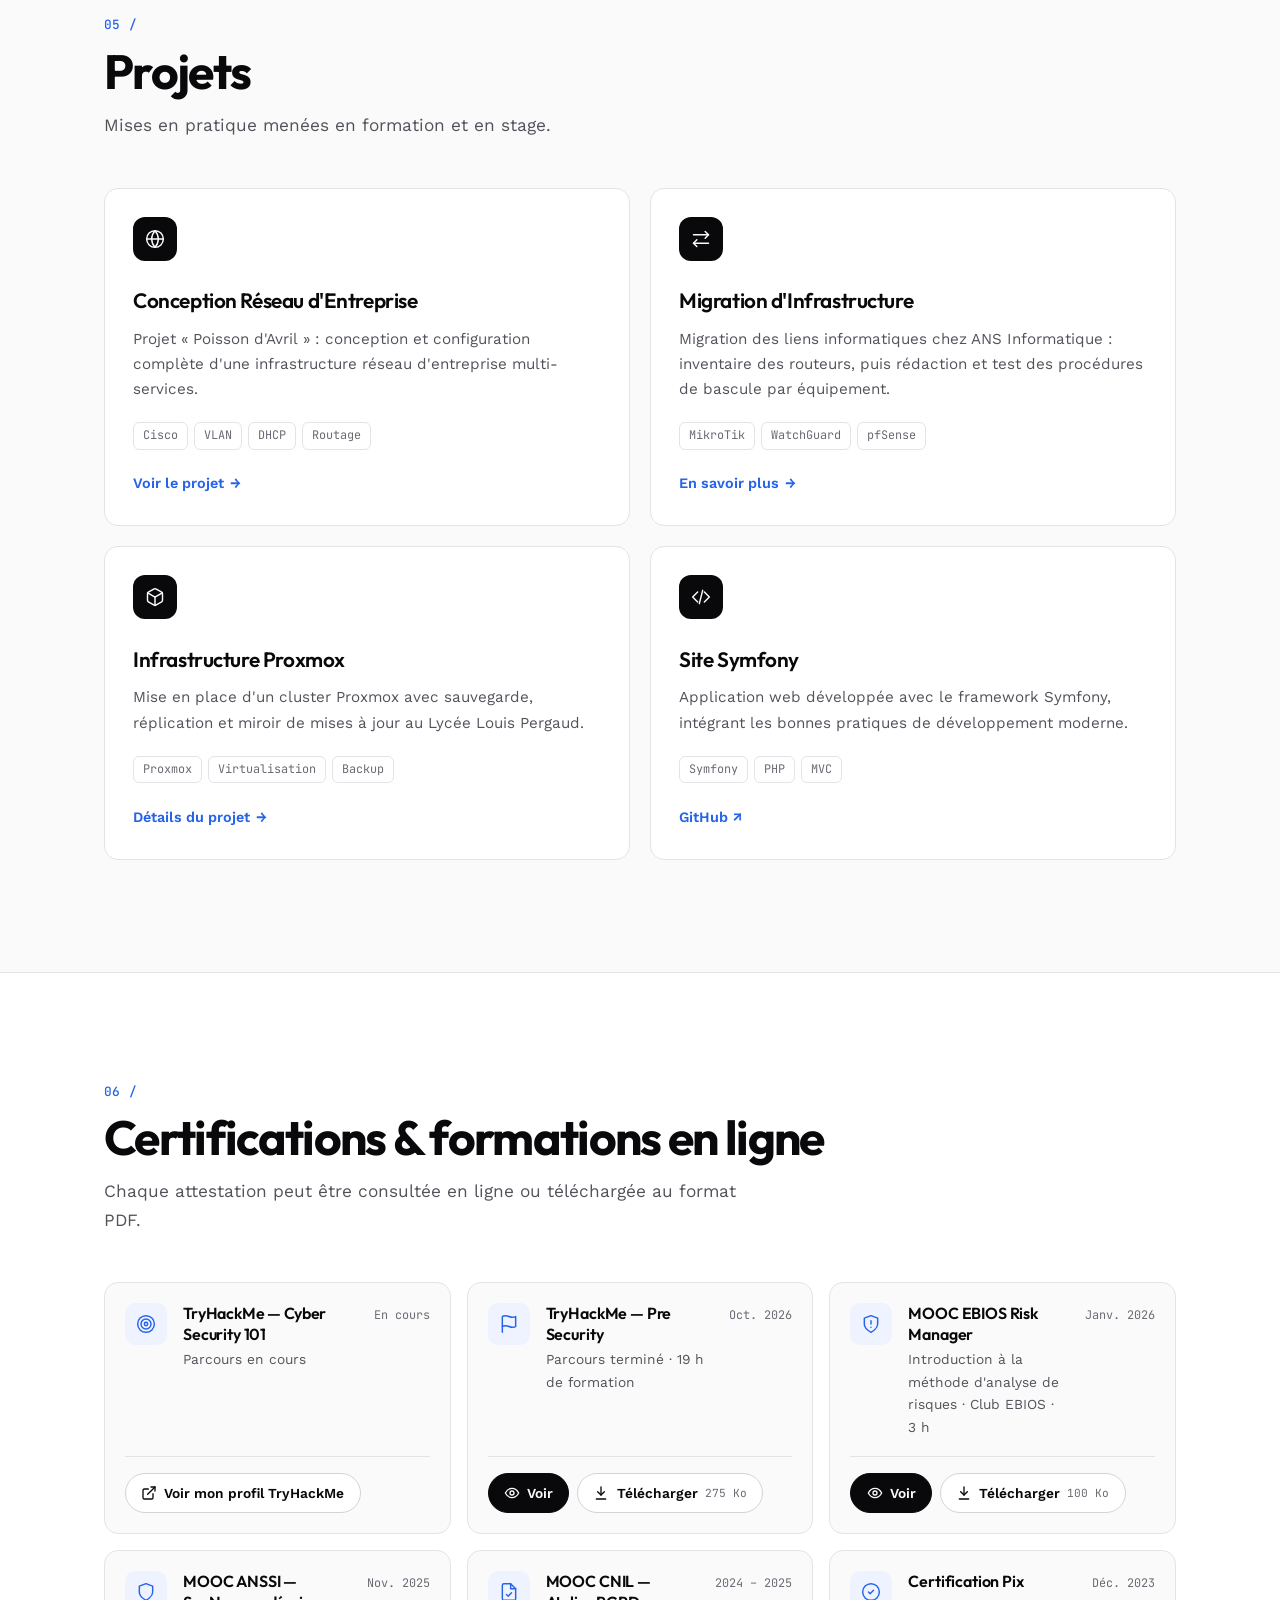
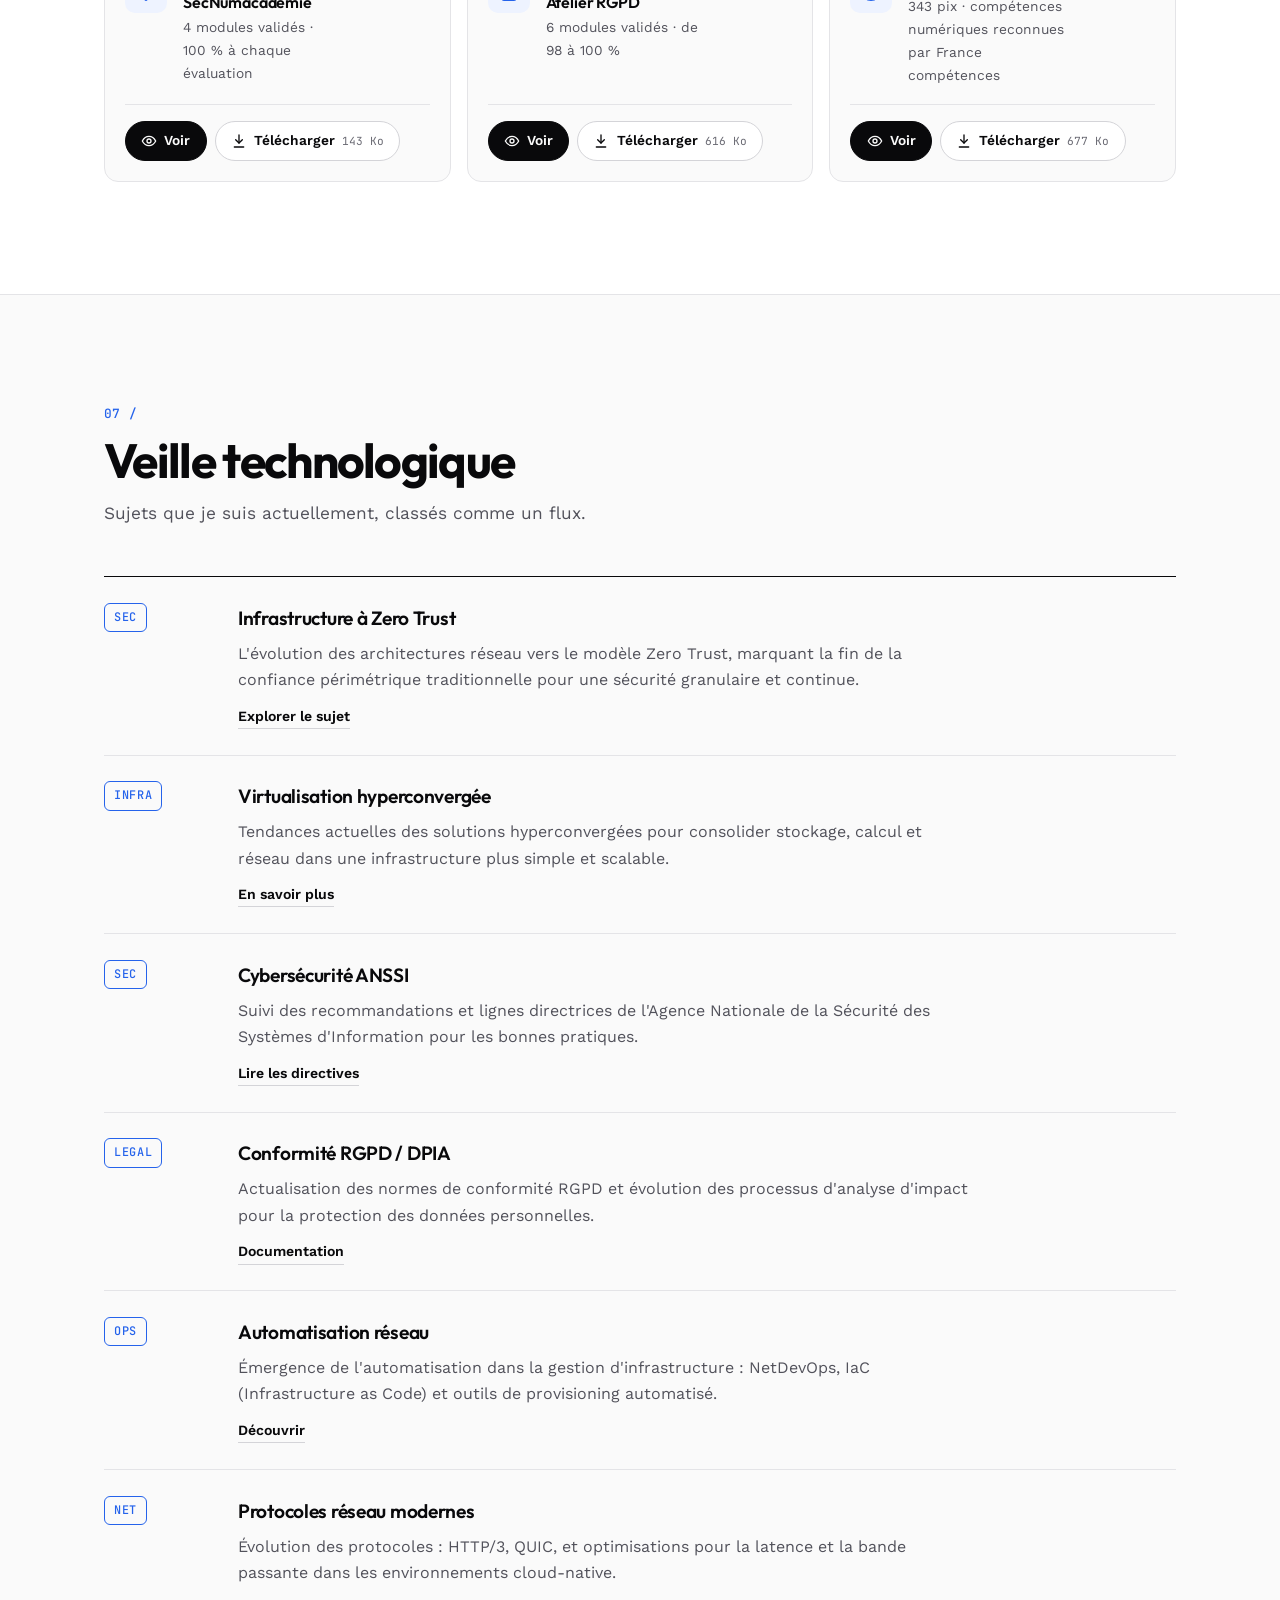
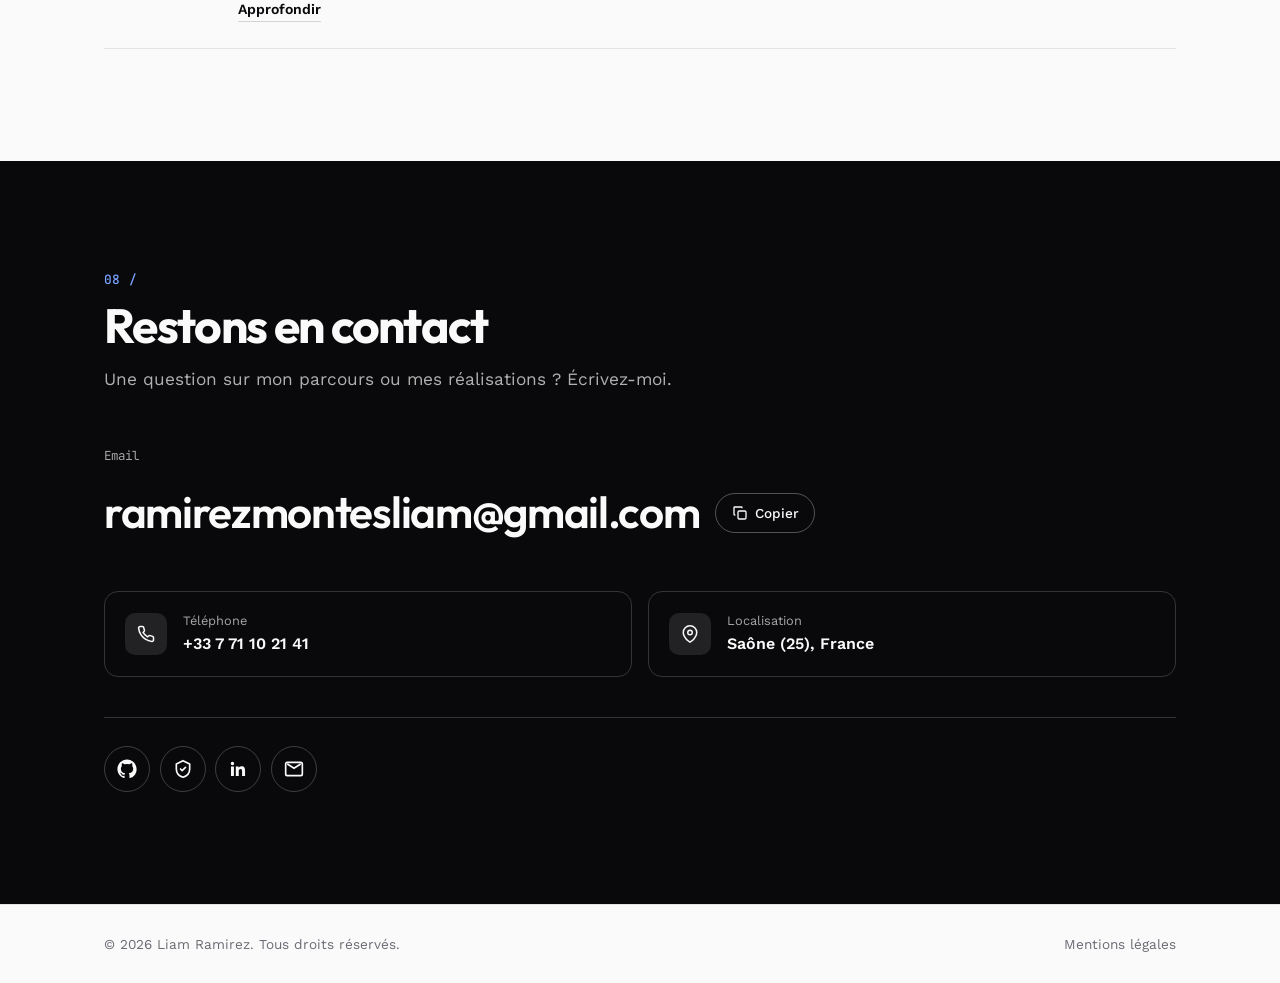
==== commit fe56c5e4: "Version BTS : retrait des mentions Bac+3, alternance et du CV alternance Co-Authored-By: Claude Opus" ====
--- a/index.html
+++ b/index.html
@@ -4,7 +4,7 @@
 <meta charset="UTF-8">
 <meta name="viewport" content="width=device-width, initial-scale=1.0">
 <title>Liam Ramirez — Infrastructure &amp; Réseaux</title>
-<meta name="description" content="Portfolio de Liam Ramirez, étudiant en BTS SIO SISR à Besançon. Administration systèmes, réseaux et cybersécurité — recherche une alternance Bac+3 à partir de septembre 2027.">
+<meta name="description" content="Portfolio de Liam Ramirez, étudiant en BTS SIO SISR à Besançon : administration systèmes, réseaux et cybersécurité. Expériences, réalisations, certifications et veille technologique.">
 <meta name="theme-color" content="#fafafa" media="(prefers-color-scheme: light)">
 <meta name="theme-color" content="#0b0b0d" media="(prefers-color-scheme: dark)">
 <link rel="canonical" href="https://liamr25.github.io/portfolio/">
@@ -12,7 +12,7 @@
 <!-- Open Graph -->
 <meta property="og:type" content="website">
 <meta property="og:title" content="Liam Ramirez — Infrastructure &amp; Réseaux">
-<meta property="og:description" content="Étudiant BTS SIO SISR — systèmes, réseaux et cybersécurité. Recherche une alternance Bac+3 dès septembre 2027.">
+<meta property="og:description" content="Étudiant en BTS SIO SISR — systèmes, réseaux et cybersécurité. Expériences, réalisations et certifications.">
 <meta property="og:url" content="https://liamr25.github.io/portfolio/">
 <meta property="og:locale" content="fr_FR">
 <meta name="twitter:card" content="summary">
@@ -88,10 +88,10 @@
 
     <div class="hero-inner">
       <div class="hero-copy">
-        <p class="hero-kicker"><span class="dot dot--up" aria-hidden="true"></span>Alternance Bac+3 — dès septembre 2027</p>
+        <p class="hero-kicker"><span class="dot dot--up" aria-hidden="true"></span>Lycée Louis Pergaud · Besançon</p>
         <h1 class="hero-title">Liam Ramirez</h1>
         <p class="hero-role">Systèmes, réseaux &amp; cybersécurité — BTS SIO SISR, 2<sup>e</sup> année</p>
-        <p class="hero-desc">Étudiant au Lycée Louis Pergaud à Besançon, je recherche une alternance en Bachelor Administrateur systèmes, réseaux et cybersécurité à partir de septembre 2027. J'apprends en construisant&nbsp;: routage, sécurité périmétrique, virtualisation et supervision.</p>
+        <p class="hero-desc">Étudiant en administration systèmes et réseaux, j'apprends en construisant&nbsp;: routage, sécurité périmétrique, virtualisation et supervision.</p>
         <div class="hero-actions">
           <a href="#contact" class="btn btn--primary">Me contacter</a>
           <a href="#projets" class="btn btn--ghost">Voir mes projets</a>
@@ -120,7 +120,7 @@
         <p class="section-lede">Passionné par l'infrastructure IT</p>
         <p>Je suis actuellement en 2<sup>e</sup> année de BTS Services Informatiques aux Organisations (SIO), option Solutions d'Infrastructure, Systèmes et Réseaux (SISR), au Lycée Louis Pergaud à Besançon.</p>
         <p>Motivé et curieux, j'accumule de l'expérience pratique au travers de stages en entreprise&nbsp;: administration système, infrastructure réseau, cybersécurité et conformité RGPD. Je complète ma formation en autonomie sur TryHackMe.</p>
-        <p>Je recherche une <strong>alternance Bac+3 en administration systèmes et réseaux ou en cybersécurité</strong> à partir de septembre 2027 (rythme 1 semaine en école / 3 semaines en entreprise), pour progresser au sein d'une équipe.</p>
+        <p>Ce portfolio présente mon parcours, mes réalisations en stage et en formation, mes certifications et ma veille technologique.</p>
       </div>
 
       <aside class="about-panel" aria-label="Informations pratiques">
@@ -138,10 +138,6 @@
             <dd>Saône (25), France</dd>
           </div>
           <div class="about-facts__row">
-            <dt>Disponibilité</dt>
-            <dd>Septembre 2027</dd>
-          </div>
-          <div class="about-facts__row">
             <dt>Permis</dt>
             <dd>Permis B (en cours)</dd>
           </div>
@@ -158,7 +154,7 @@
             <dd><a href="https://tryhackme.com/p/liamr25" target="_blank" rel="noopener">liamr25</a></dd>
           </div>
         </dl>
-        <a href="CV_RAMIREZ-MONTES_Liam.pdf" class="btn btn--ghost btn--sm about-panel__cta" download>Télécharger mon CV</a>
+        <a href="#contact" class="btn btn--ghost btn--sm about-panel__cta">Me contacter</a>
       </aside>
     </div>
   </section>
@@ -346,25 +342,12 @@
       <p class="section-lede section-lede--mono">cat&nbsp;formation.log</p>
 
       <ol class="trace">
+            </ul>
+          </div>
+        </li>
 
         <li class="hop">
           <div class="hop__marker"><span class="hop__num">01</span></div>
-          <div class="hop__card">
-            <div class="hop__head">
-              <div>
-                <h3 class="hop__role">Bachelor Administrateur systèmes, réseaux et cybersécurité (Bac+3)</h3>
-                <p class="hop__org">En alternance — candidatures en cours</p>
-              </div>
-              <span class="hop__duration">2027 – 2028</span>
-            </div>
-            <ul class="hop__list">
-              <li>Rythme&nbsp;: 1 semaine en école / 3 semaines en entreprise.</li>
-            </ul>
-          </div>
-        </li>
-
-        <li class="hop">
-          <div class="hop__marker"><span class="hop__num">02</span></div>
           <div class="hop__card">
             <div class="hop__head">
               <div>
@@ -380,7 +363,7 @@
         </li>
 
         <li class="hop">
-          <div class="hop__marker"><span class="hop__num">03</span></div>
+          <div class="hop__marker"><span class="hop__num">02</span></div>
           <div class="hop__card">
             <div class="hop__head">
               <div>
@@ -608,13 +591,13 @@
   <section class="section contact" id="contact">
     <div class="section-inner">
       <h2 class="section-title">Restons en contact</h2>
-      <p class="section-lede">Vous proposez une alternance Bac+3 en systèmes, réseaux ou cybersécurité à partir de septembre 2027&nbsp;?</p>
+      <p class="section-lede">Une question sur mon parcours ou mes réalisations&nbsp;? Écrivez-moi.</p>
 
       <div class="contact-grid">
         <div class="contact-primary">
           <span class="contact-primary__label">Email</span>
           <div class="contact-primary__row">
-            <a href="mailto:ramirezmontesliam@gmail.com?subject=Alternance%20Bac%2B3%20-%20septembre%202027" class="contact-primary__value">ramirezmontesliam@gmail.com</a>
+            <a href="mailto:ramirezmontesliam@gmail.com?subject=Contact%20depuis%20votre%20portfolio" class="contact-primary__value">ramirezmontesliam@gmail.com</a>
             <button class="copy-btn" id="copy-email" type="button" data-copy="ramirezmontesliam@gmail.com" aria-label="Copier l'adresse email">
               <svg width="16" height="16" viewBox="0 0 24 24" fill="none" stroke="currentColor" stroke-width="2" aria-hidden="true"><rect x="9" y="9" width="12" height="12" rx="2"/><path d="M5 15H4a1 1 0 0 1-1-1V4a1 1 0 0 1 1-1h10a1 1 0 0 1 1 1v1"/></svg>
               <span class="copy-btn__label">Copier</span>
@@ -659,7 +642,6 @@
               <svg width="20" height="20" viewBox="0 0 24 24" fill="none" stroke="currentColor" stroke-width="2" aria-hidden="true"><path d="M4 4h16v16H4z" opacity="0"/><path d="M22 6c0-1.1-.9-2-2-2H4a2 2 0 0 0-2 2v12a2 2 0 0 0 2 2h16a2 2 0 0 0 2-2V6zm-2 0-8 5-8-5"/></svg>
             </a>
           </div>
-          <a href="CV_RAMIREZ-MONTES_Liam.pdf" class="btn btn--primary" download>Télécharger mon CV</a>
         </div>
       </div>
     </div>
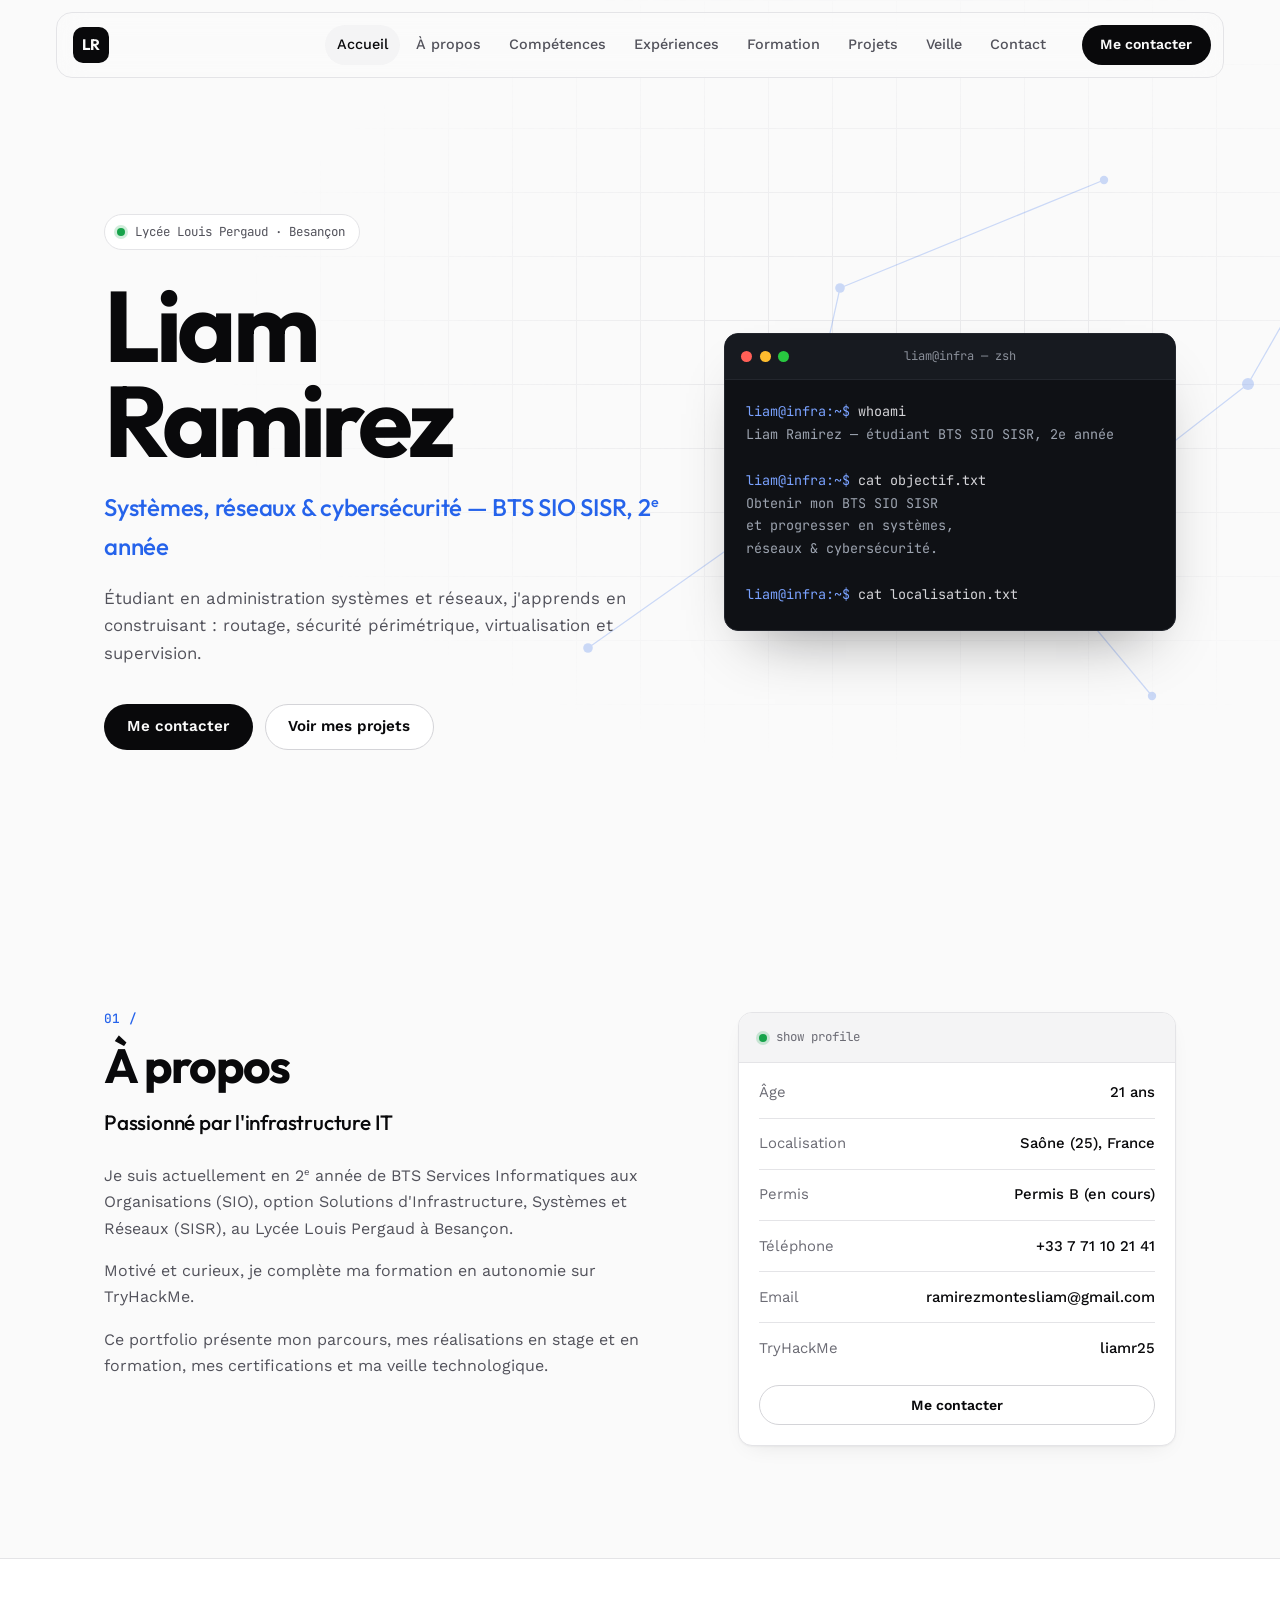
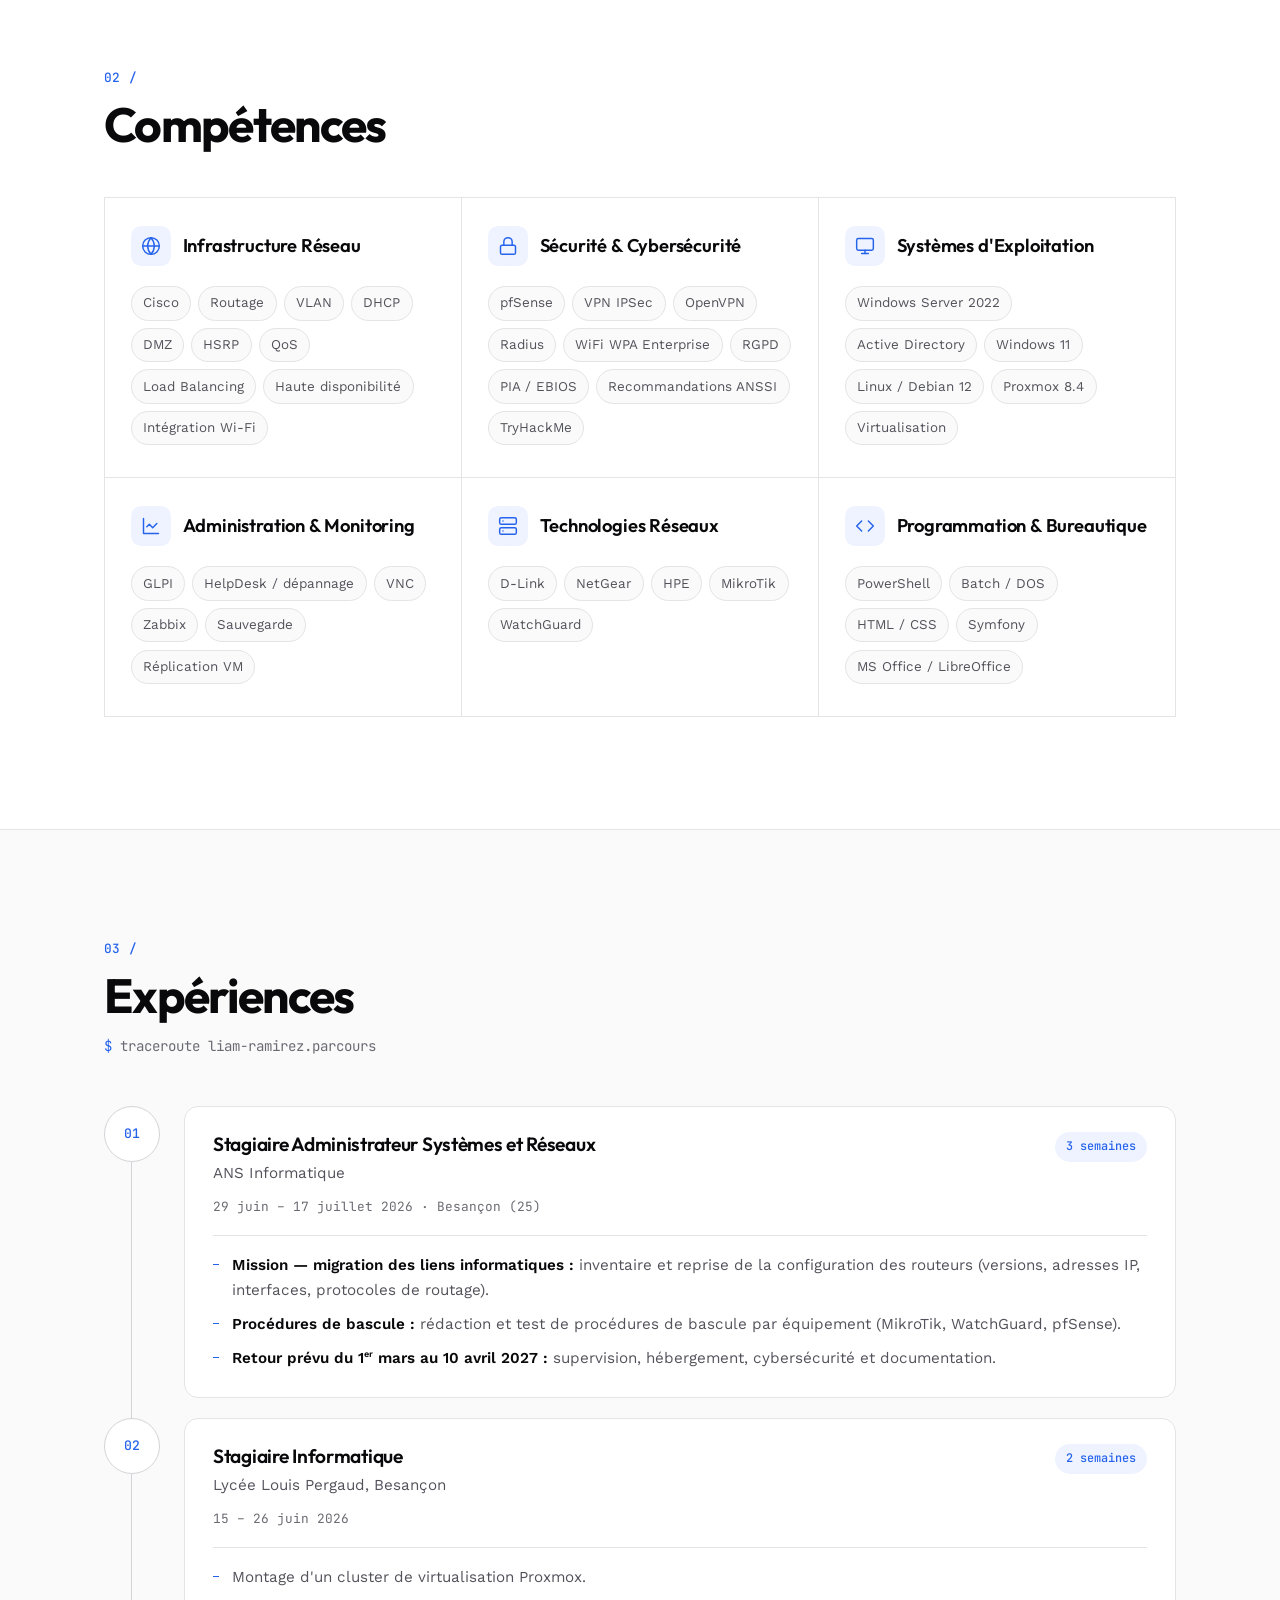
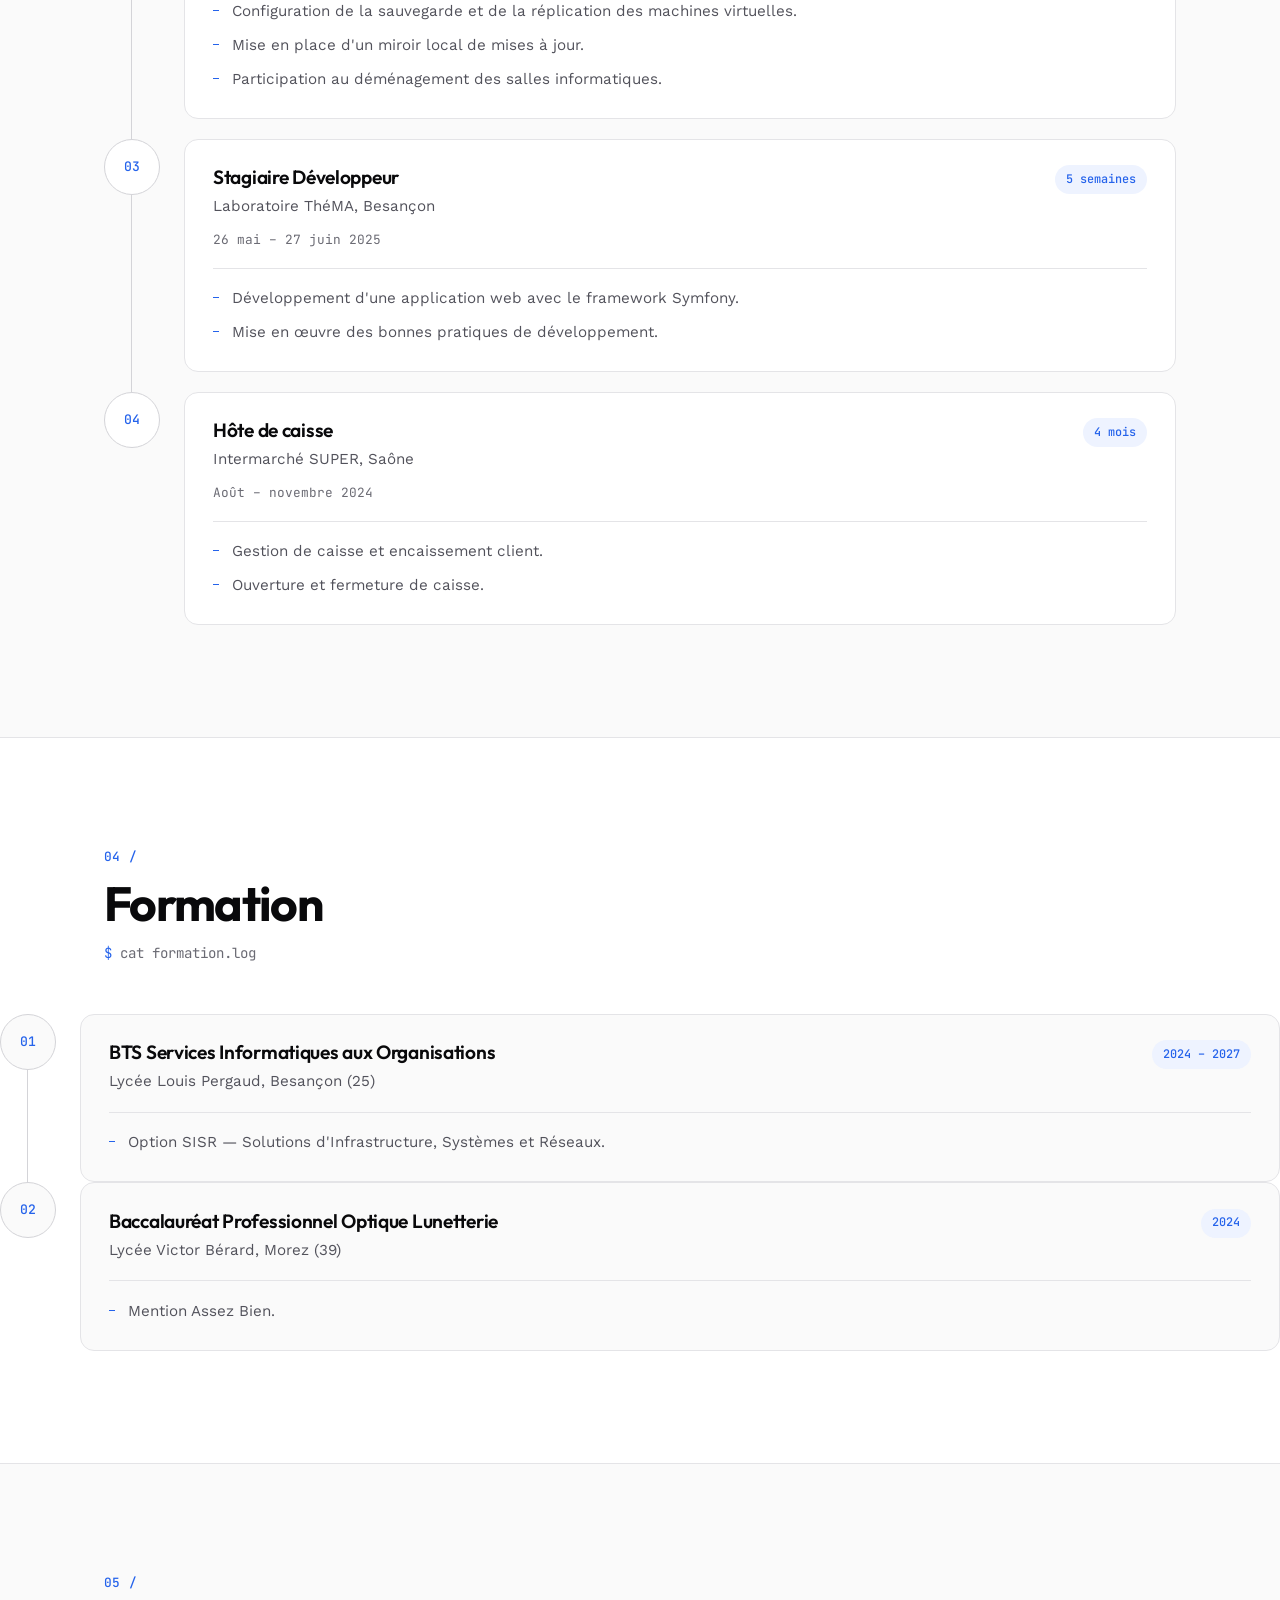
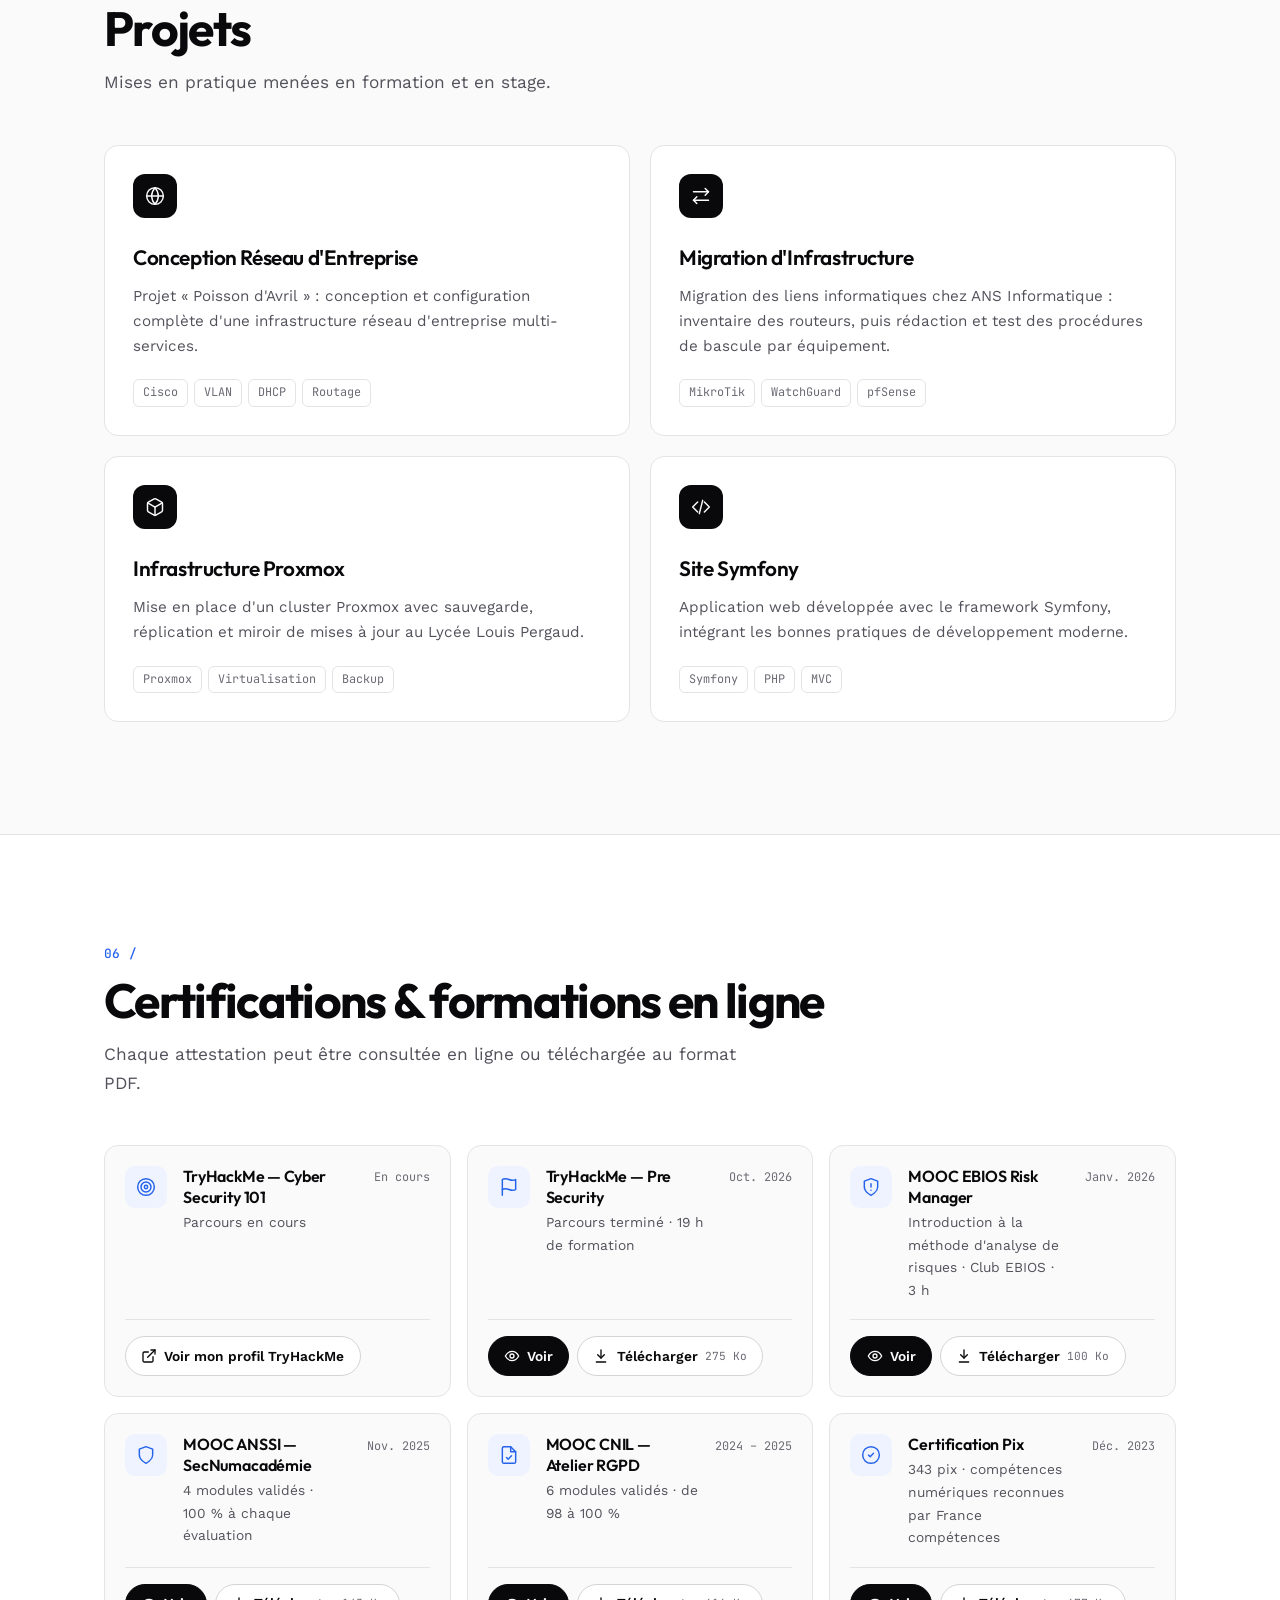
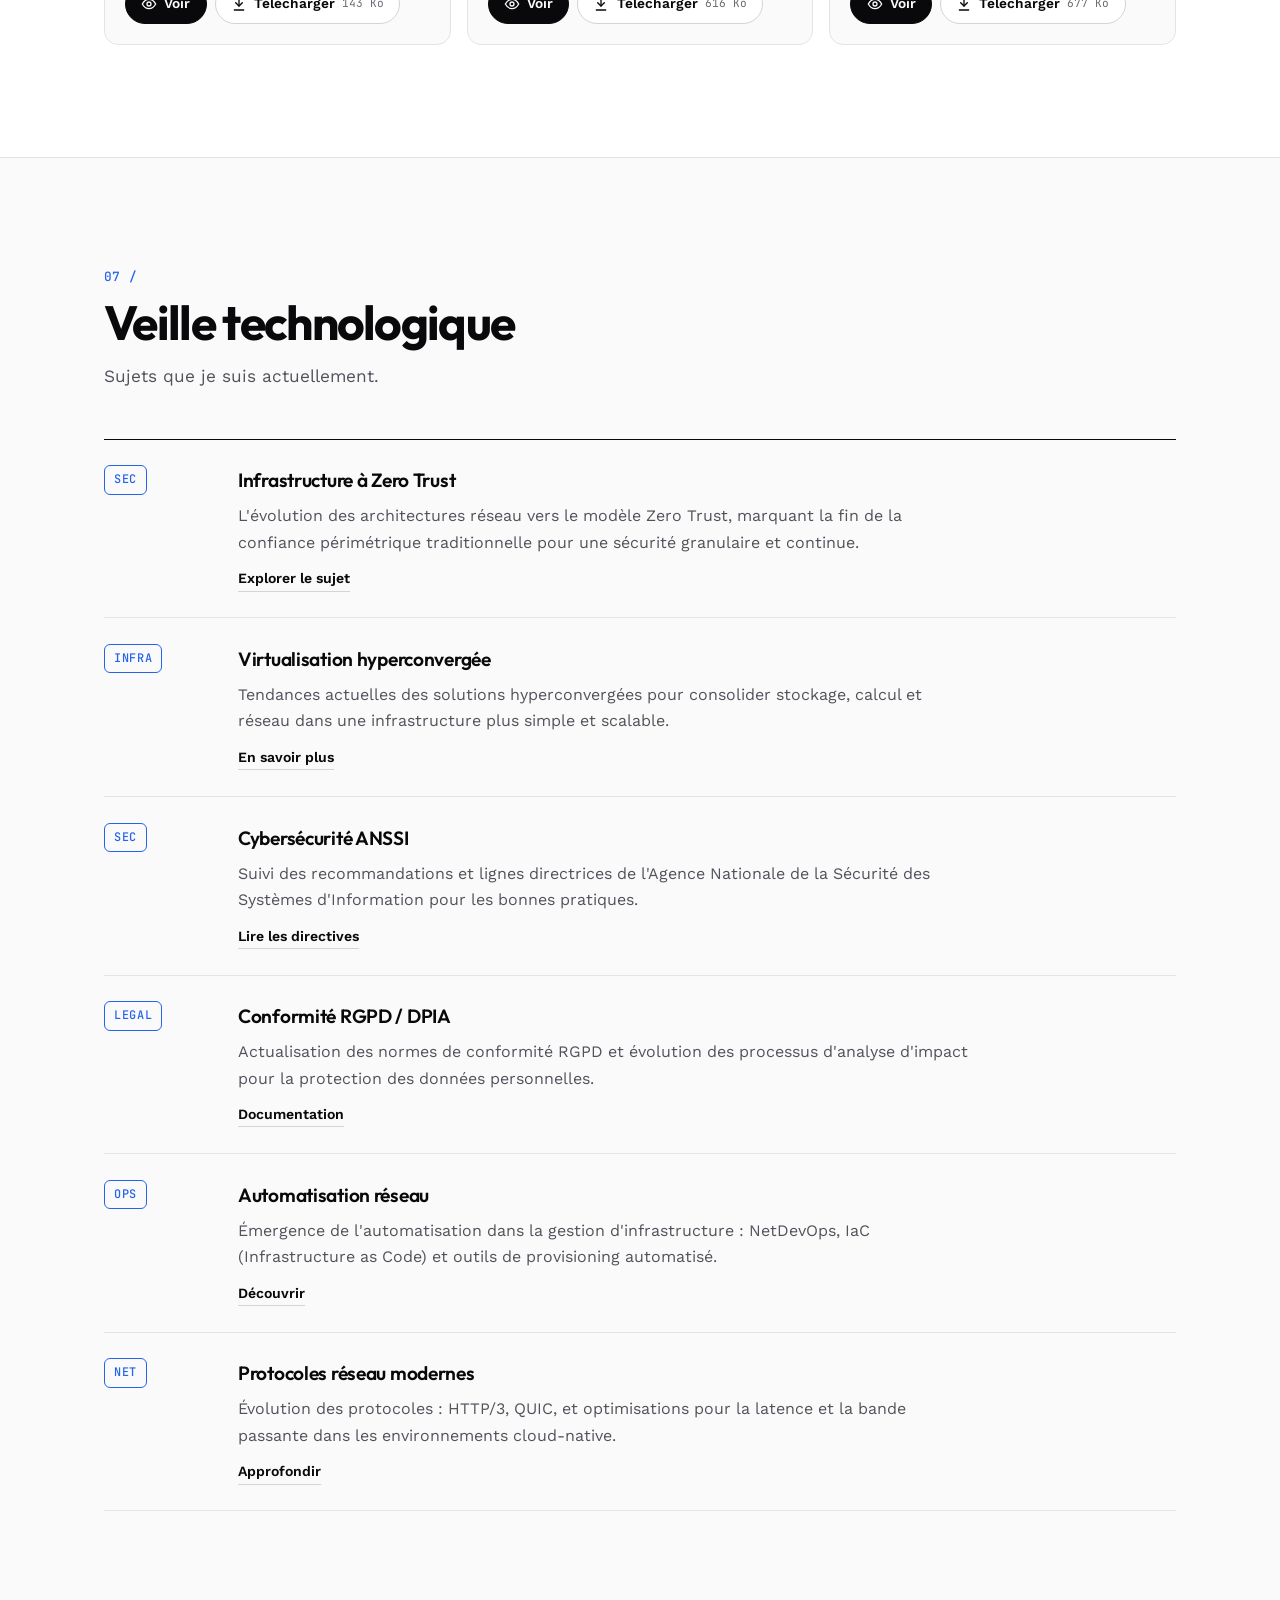
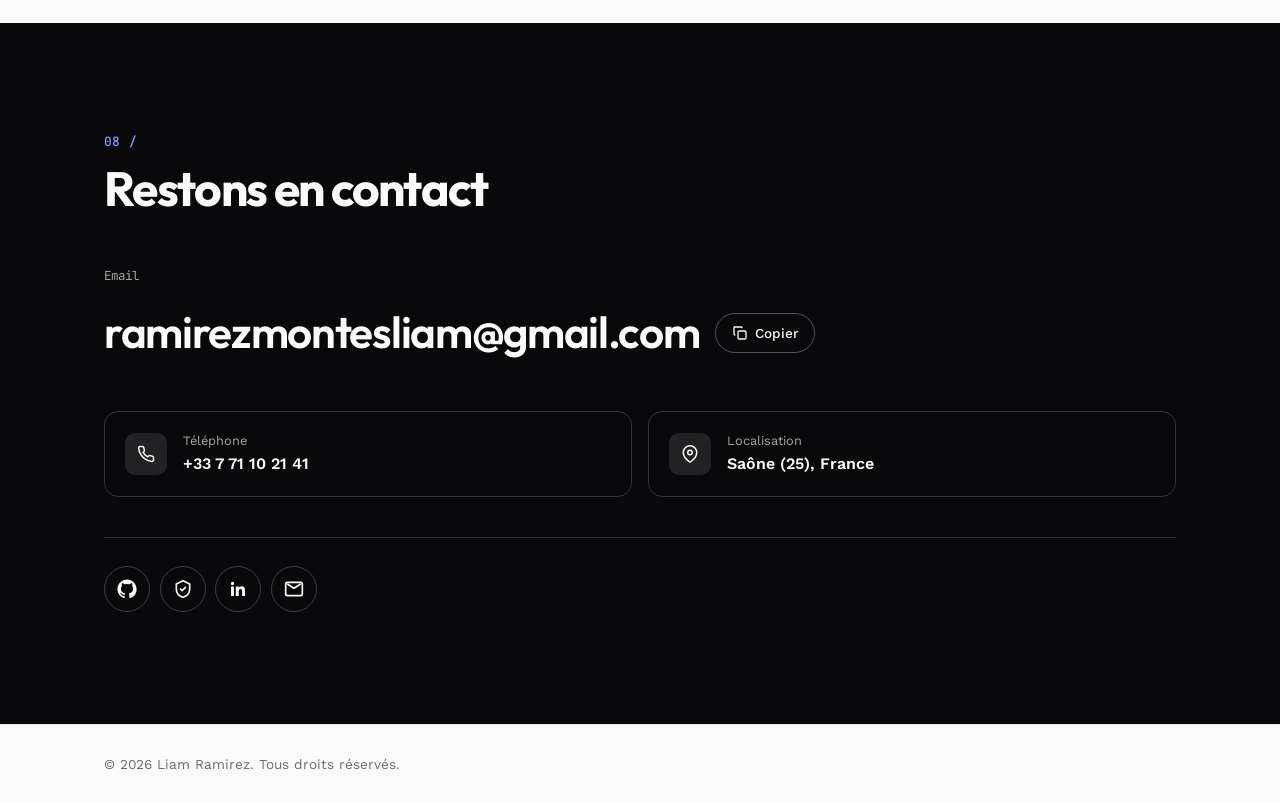
==== commit 3814df59: "Simplify content in index.html Removed redundant details about practical experience and project link" ====
--- a/index.html
+++ b/index.html
@@ -119,7 +119,7 @@
         <h2 class="section-title">À propos</h2>
         <p class="section-lede">Passionné par l'infrastructure IT</p>
         <p>Je suis actuellement en 2<sup>e</sup> année de BTS Services Informatiques aux Organisations (SIO), option Solutions d'Infrastructure, Systèmes et Réseaux (SISR), au Lycée Louis Pergaud à Besançon.</p>
-        <p>Motivé et curieux, j'accumule de l'expérience pratique au travers de stages en entreprise&nbsp;: administration système, infrastructure réseau, cybersécurité et conformité RGPD. Je complète ma formation en autonomie sur TryHackMe.</p>
+        <p>Motivé et curieux, je complète ma formation en autonomie sur TryHackMe.</p>
         <p>Ce portfolio présente mon parcours, mes réalisations en stage et en formation, mes certifications et ma veille technologique.</p>
       </div>
 
@@ -163,7 +163,6 @@
   <section class="section section--alt" id="competences">
     <div class="section-inner">
       <h2 class="section-title">Compétences</h2>
-      <p class="section-lede">Six domaines, de la couche physique à la conformité.</p>
 
       <div class="skills-grid">
 
@@ -397,7 +396,6 @@
           <ul class="tag-row">
             <li>Cisco</li><li>VLAN</li><li>DHCP</li><li>Routage</li>
           </ul>
-          <a href="#" class="project-card__link">Voir le projet</a>
         </article>
 
         <article class="project-card">
@@ -407,7 +405,6 @@
           <ul class="tag-row">
             <li>MikroTik</li><li>WatchGuard</li><li>pfSense</li>
           </ul>
-          <a href="#" class="project-card__link">En savoir plus</a>
         </article>
 
         <article class="project-card">
@@ -416,8 +413,6 @@
           <p class="project-card__desc">Mise en place d'un cluster Proxmox avec sauvegarde, réplication et miroir de mises à jour au Lycée Louis Pergaud.</p>
           <ul class="tag-row">
             <li>Proxmox</li><li>Virtualisation</li><li>Backup</li>
-          </ul>
-          <a href="#" class="project-card__link">Détails du projet</a>
         </article>
 
         <article class="project-card">
@@ -427,7 +422,6 @@
           <ul class="tag-row">
             <li>Symfony</li><li>PHP</li><li>MVC</li>
           </ul>
-          <a href="https://github.com/liamr25" class="project-card__link" target="_blank" rel="noopener">GitHub ↗</a>
         </article>
 
       </div>
@@ -532,7 +526,7 @@
   <section class="section" id="veille">
     <div class="section-inner">
       <h2 class="section-title">Veille technologique</h2>
-      <p class="section-lede">Sujets que je suis actuellement, classés comme un flux.</p>
+      <p class="section-lede">Sujets que je suis actuellement.</p>
 
       <ul class="feed">
         <li class="feed-item">
@@ -591,13 +585,12 @@
   <section class="section contact" id="contact">
     <div class="section-inner">
       <h2 class="section-title">Restons en contact</h2>
-      <p class="section-lede">Une question sur mon parcours ou mes réalisations&nbsp;? Écrivez-moi.</p>
 
       <div class="contact-grid">
         <div class="contact-primary">
           <span class="contact-primary__label">Email</span>
           <div class="contact-primary__row">
-            <a href="mailto:ramirezmontesliam@gmail.com?subject=Contact%20depuis%20votre%20portfolio" class="contact-primary__value">ramirezmontesliam@gmail.com</a>
+            <a href="mailto:ramirezmontesliam@gmail.com" class="contact-primary__value">ramirezmontesliam@gmail.com</a>
             <button class="copy-btn" id="copy-email" type="button" data-copy="ramirezmontesliam@gmail.com" aria-label="Copier l'adresse email">
               <svg width="16" height="16" viewBox="0 0 24 24" fill="none" stroke="currentColor" stroke-width="2" aria-hidden="true"><rect x="9" y="9" width="12" height="12" rx="2"/><path d="M5 15H4a1 1 0 0 1-1-1V4a1 1 0 0 1 1-1h10a1 1 0 0 1 1 1v1"/></svg>
               <span class="copy-btn__label">Copier</span>
@@ -652,7 +645,6 @@
 <footer class="site-footer">
   <div class="section-inner site-footer__inner">
     <p>© 2026 Liam Ramirez. Tous droits réservés.</p>
-    <a href="#">Mentions légales</a>
   </div>
 </footer>
 
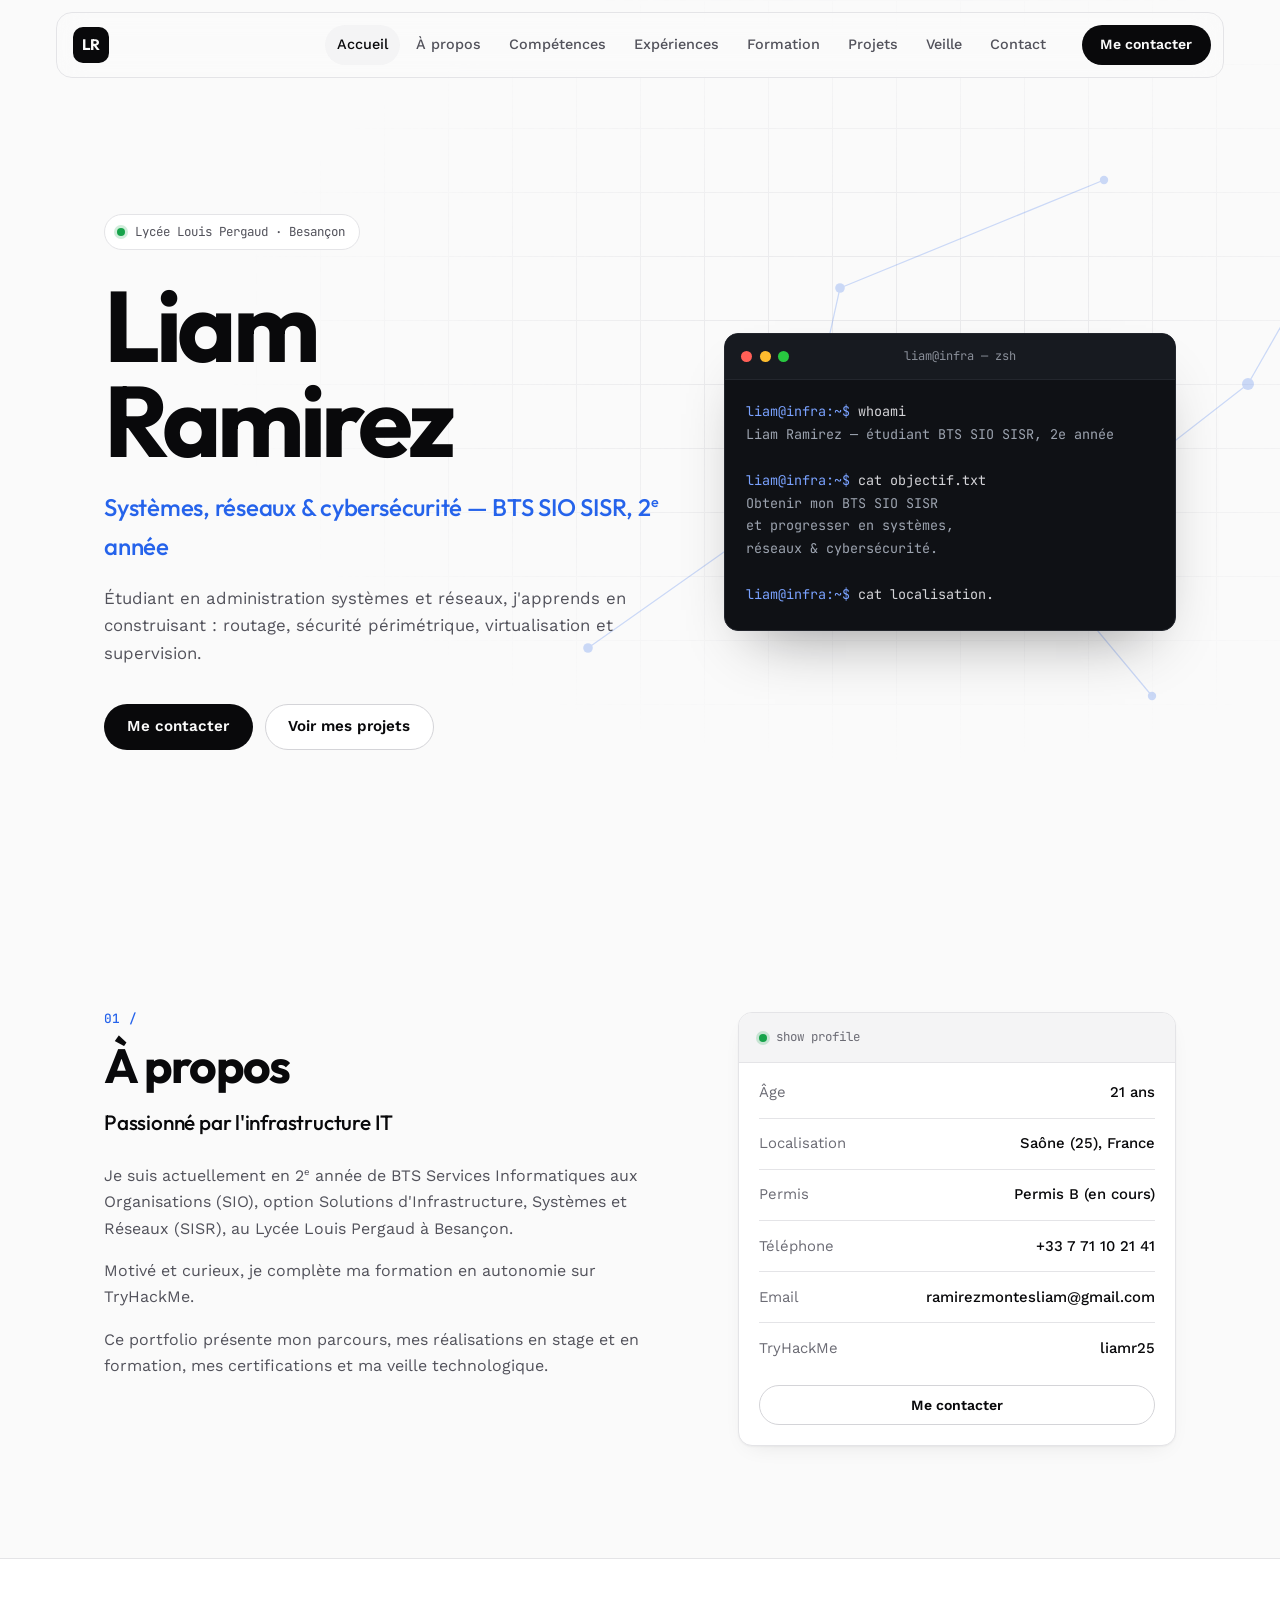
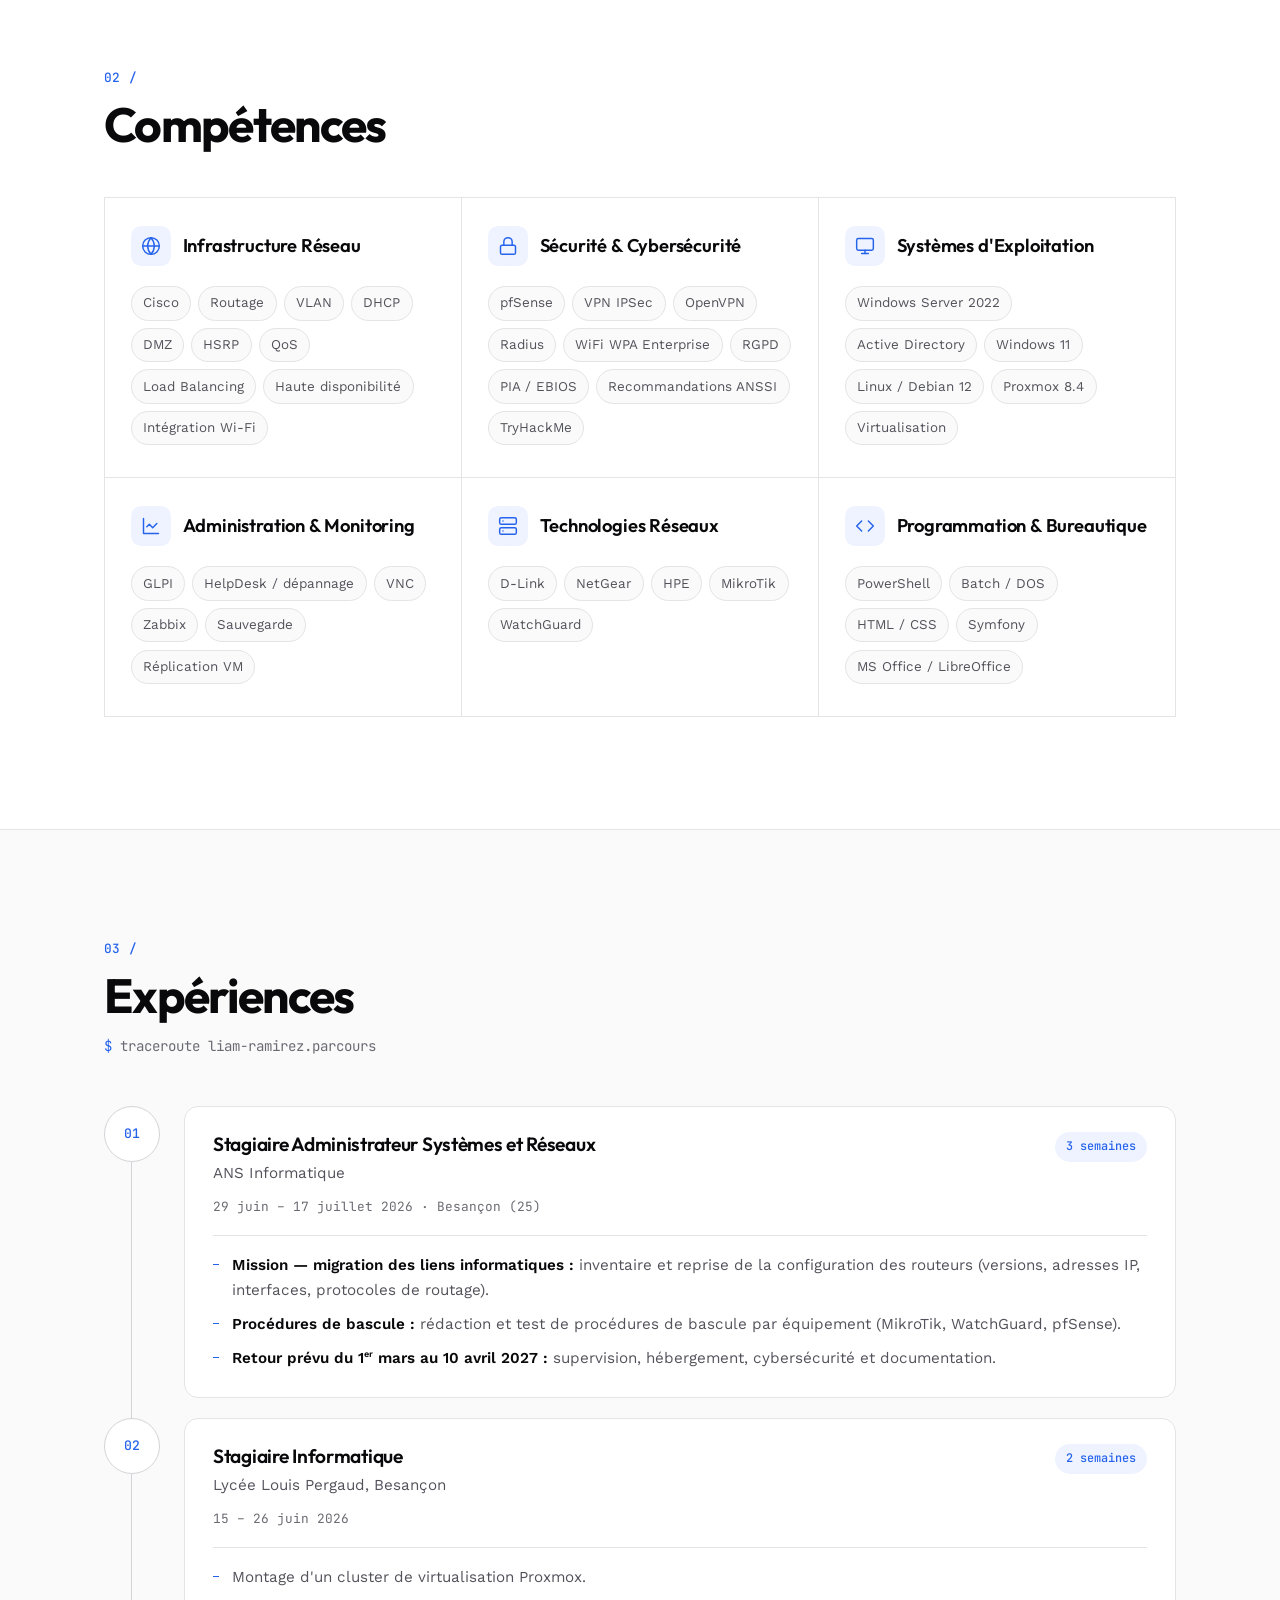
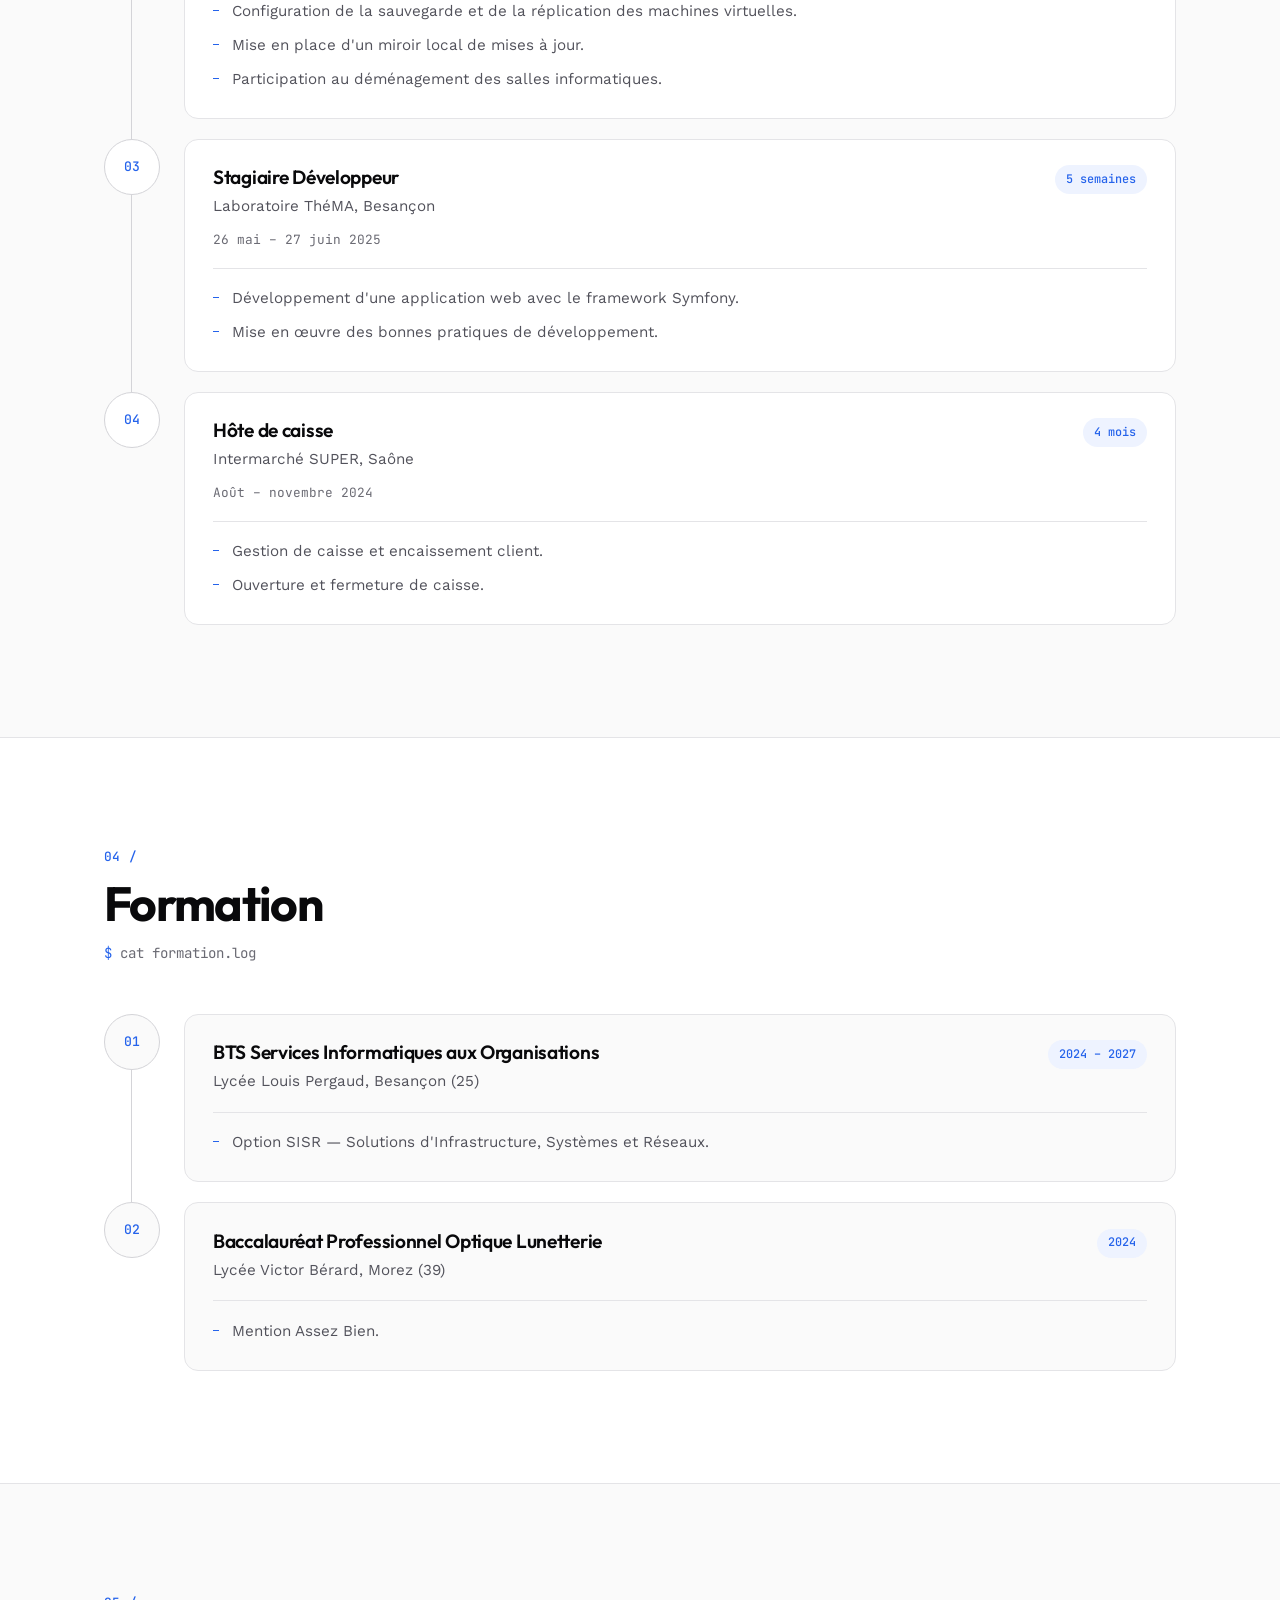
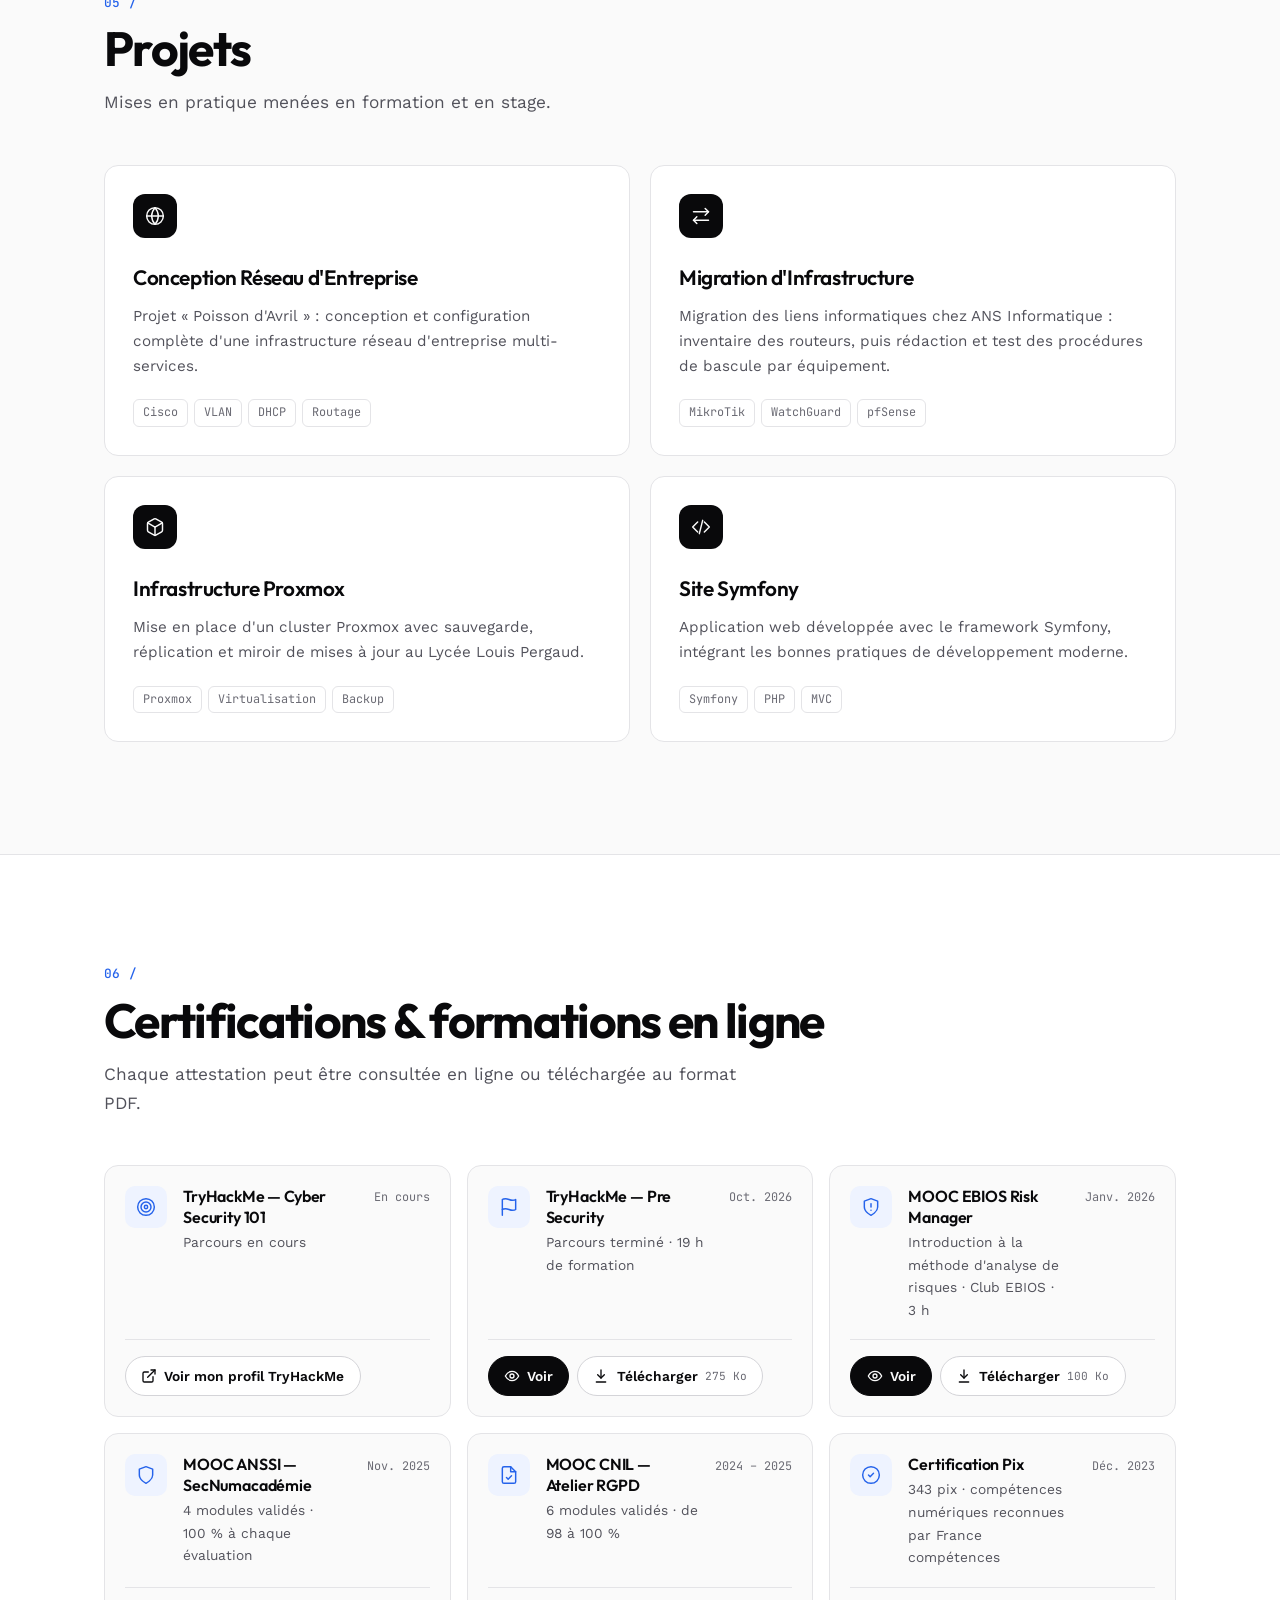
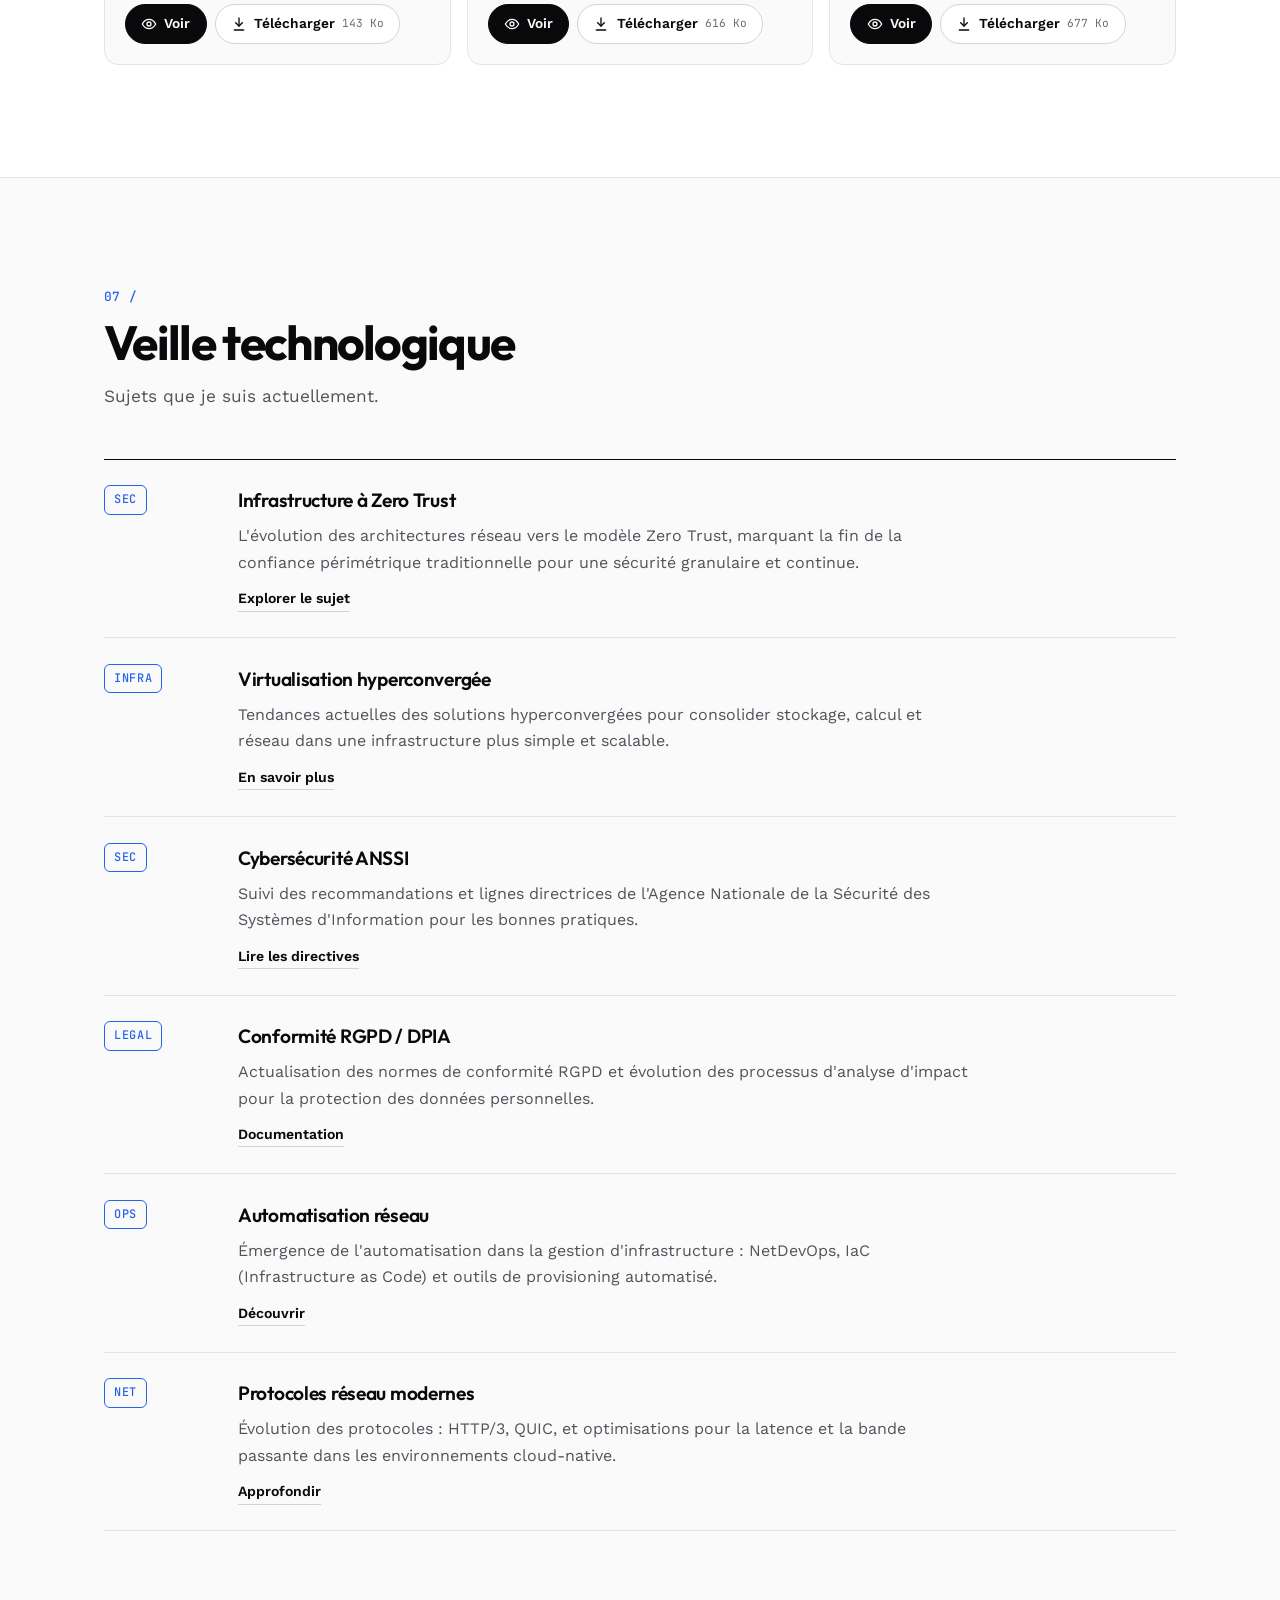
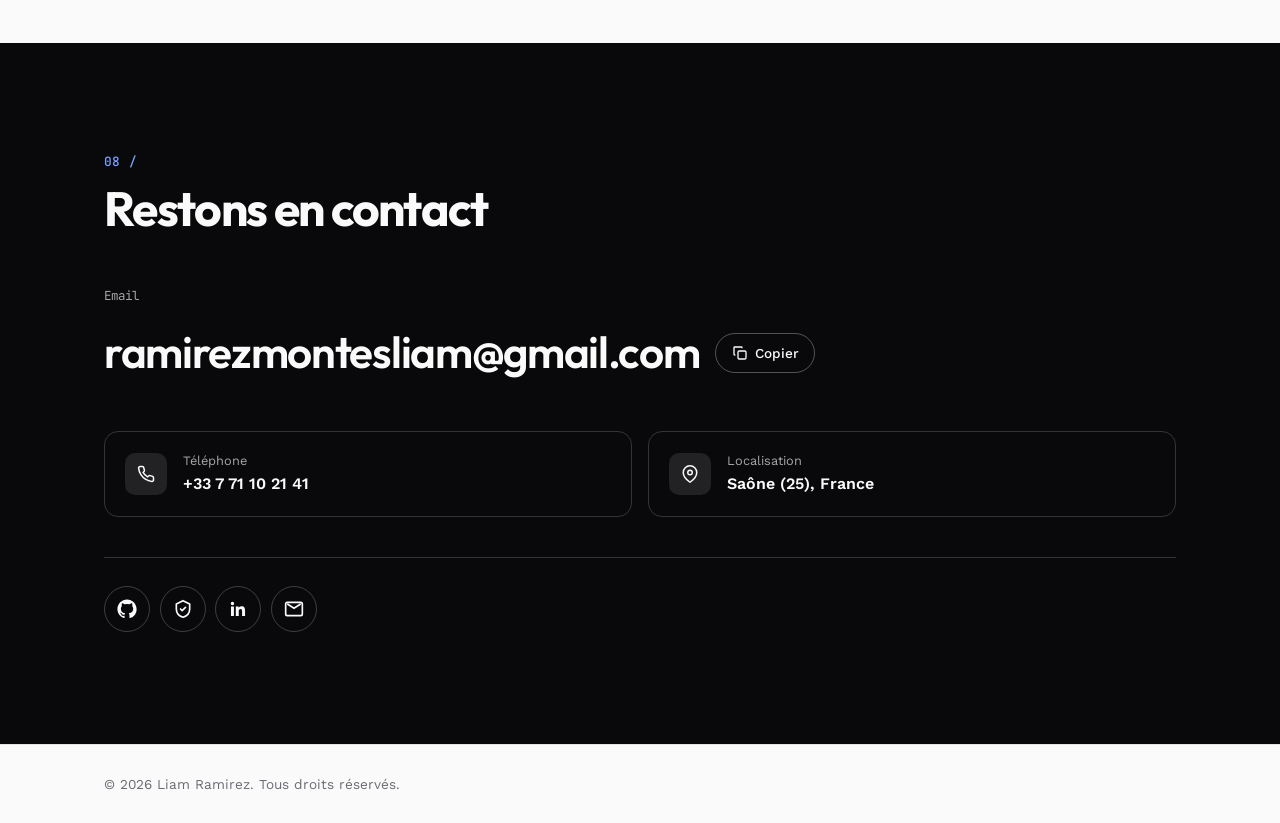
==== commit 5c2fd443: "Clean up HTML structure in index.html Removed unnecessary closing tags and improved structure." ====
--- a/index.html
+++ b/index.html
@@ -341,9 +341,6 @@
       <p class="section-lede section-lede--mono">cat&nbsp;formation.log</p>
 
       <ol class="trace">
-            </ul>
-          </div>
-        </li>
 
         <li class="hop">
           <div class="hop__marker"><span class="hop__num">01</span></div>
@@ -413,6 +410,7 @@
           <p class="project-card__desc">Mise en place d'un cluster Proxmox avec sauvegarde, réplication et miroir de mises à jour au Lycée Louis Pergaud.</p>
           <ul class="tag-row">
             <li>Proxmox</li><li>Virtualisation</li><li>Backup</li>
+          </ul>
         </article>
 
         <article class="project-card">
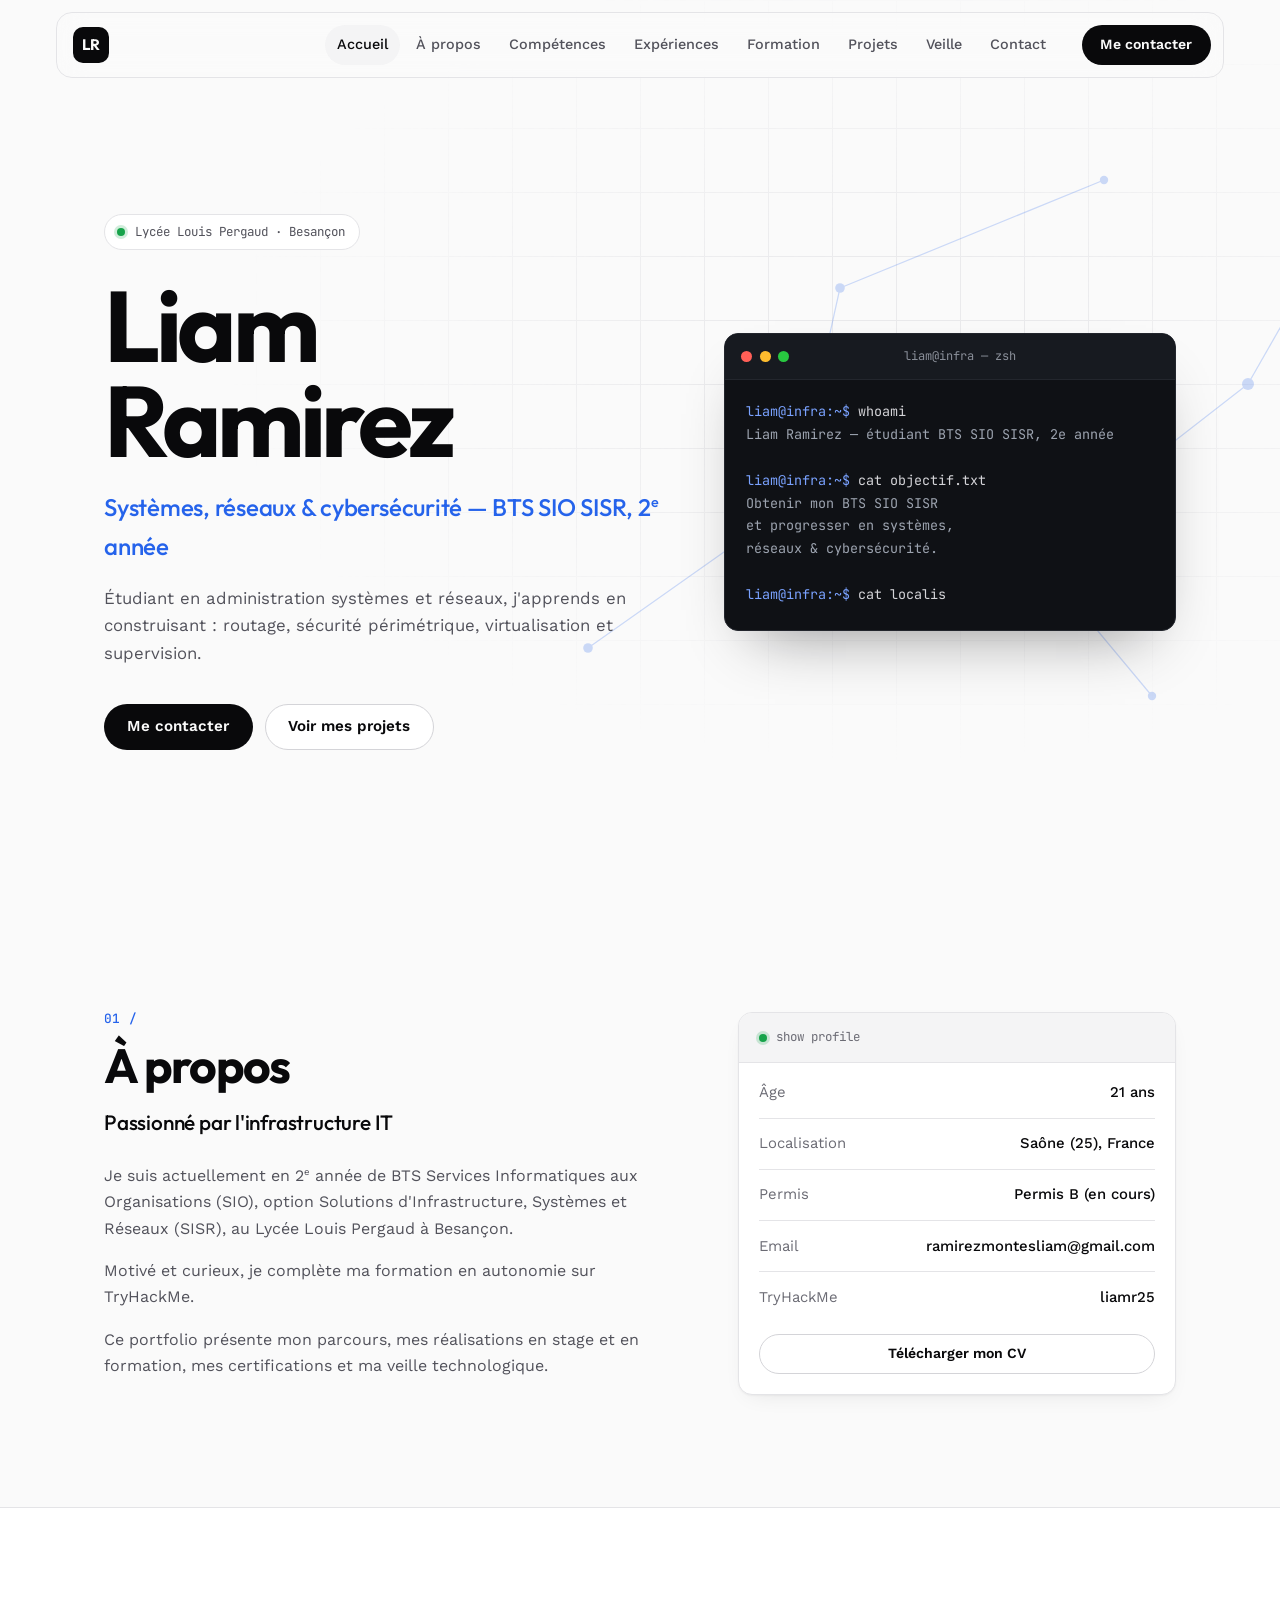
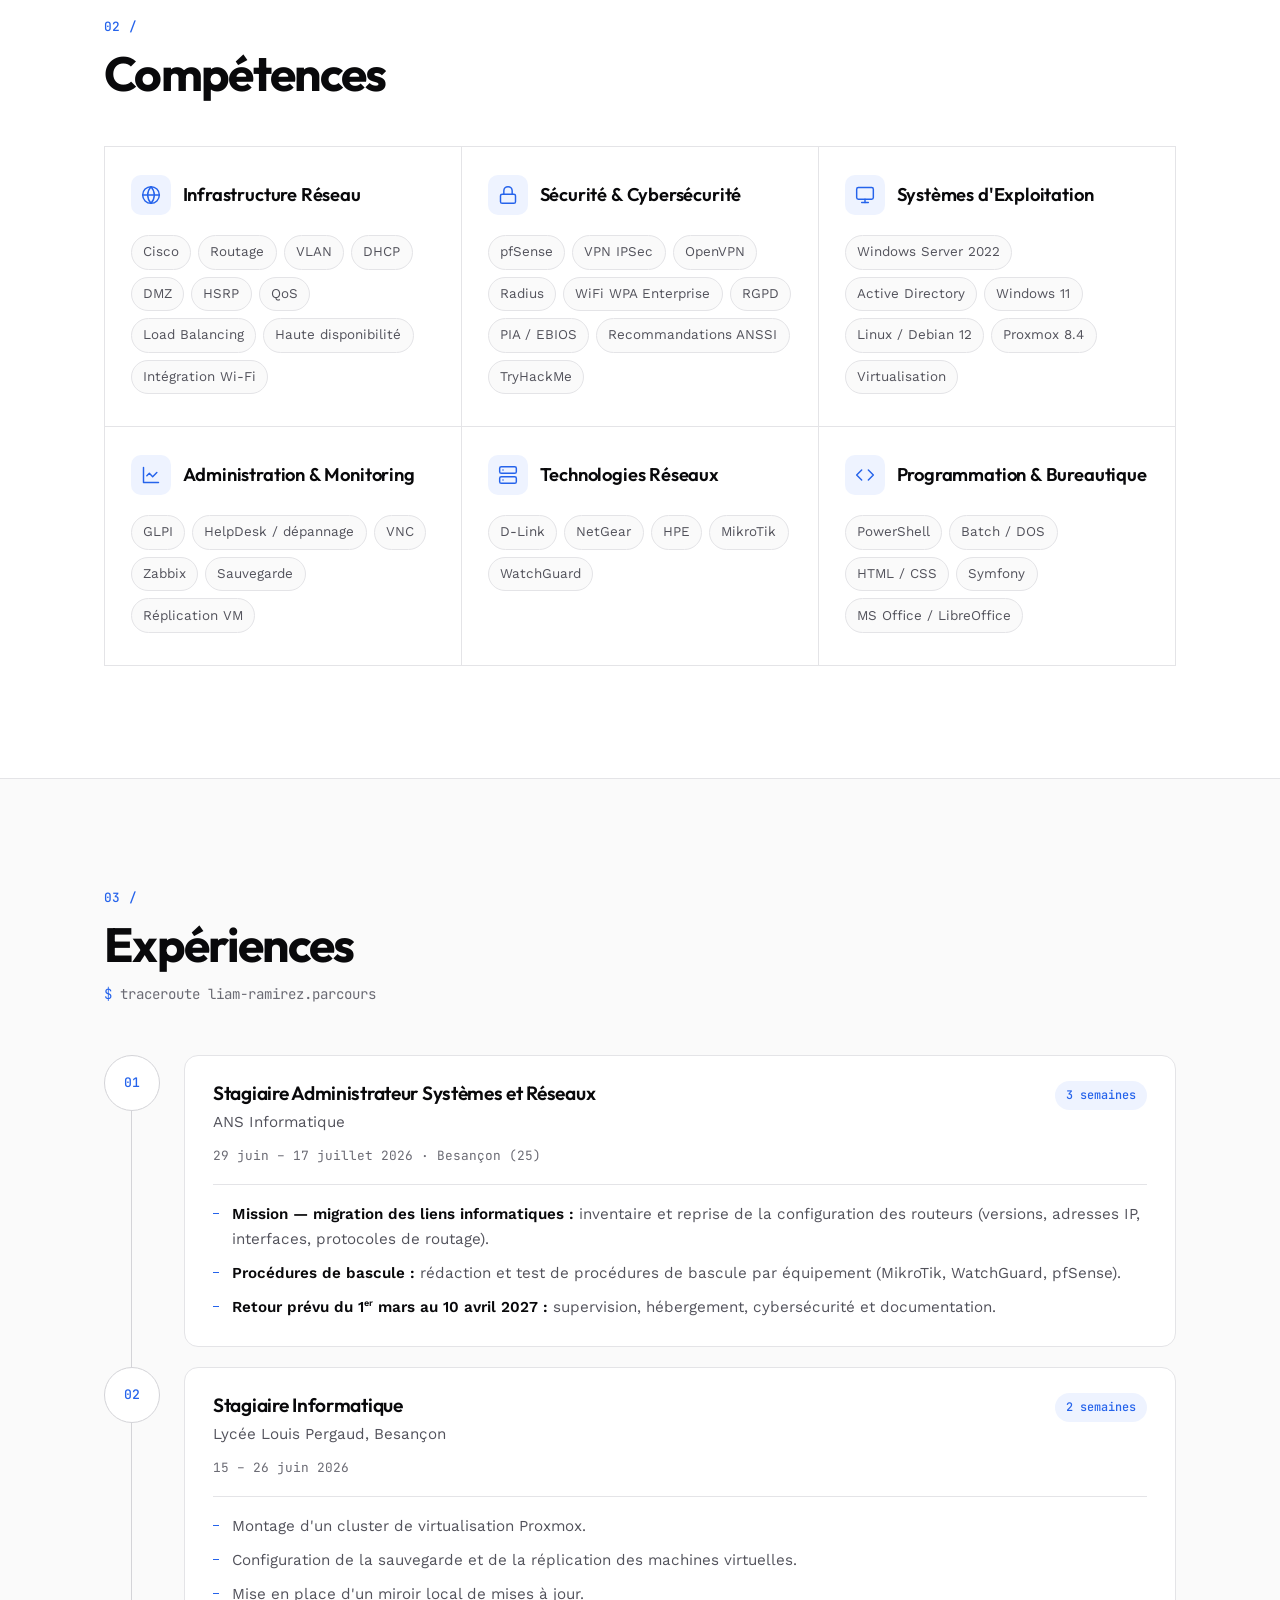
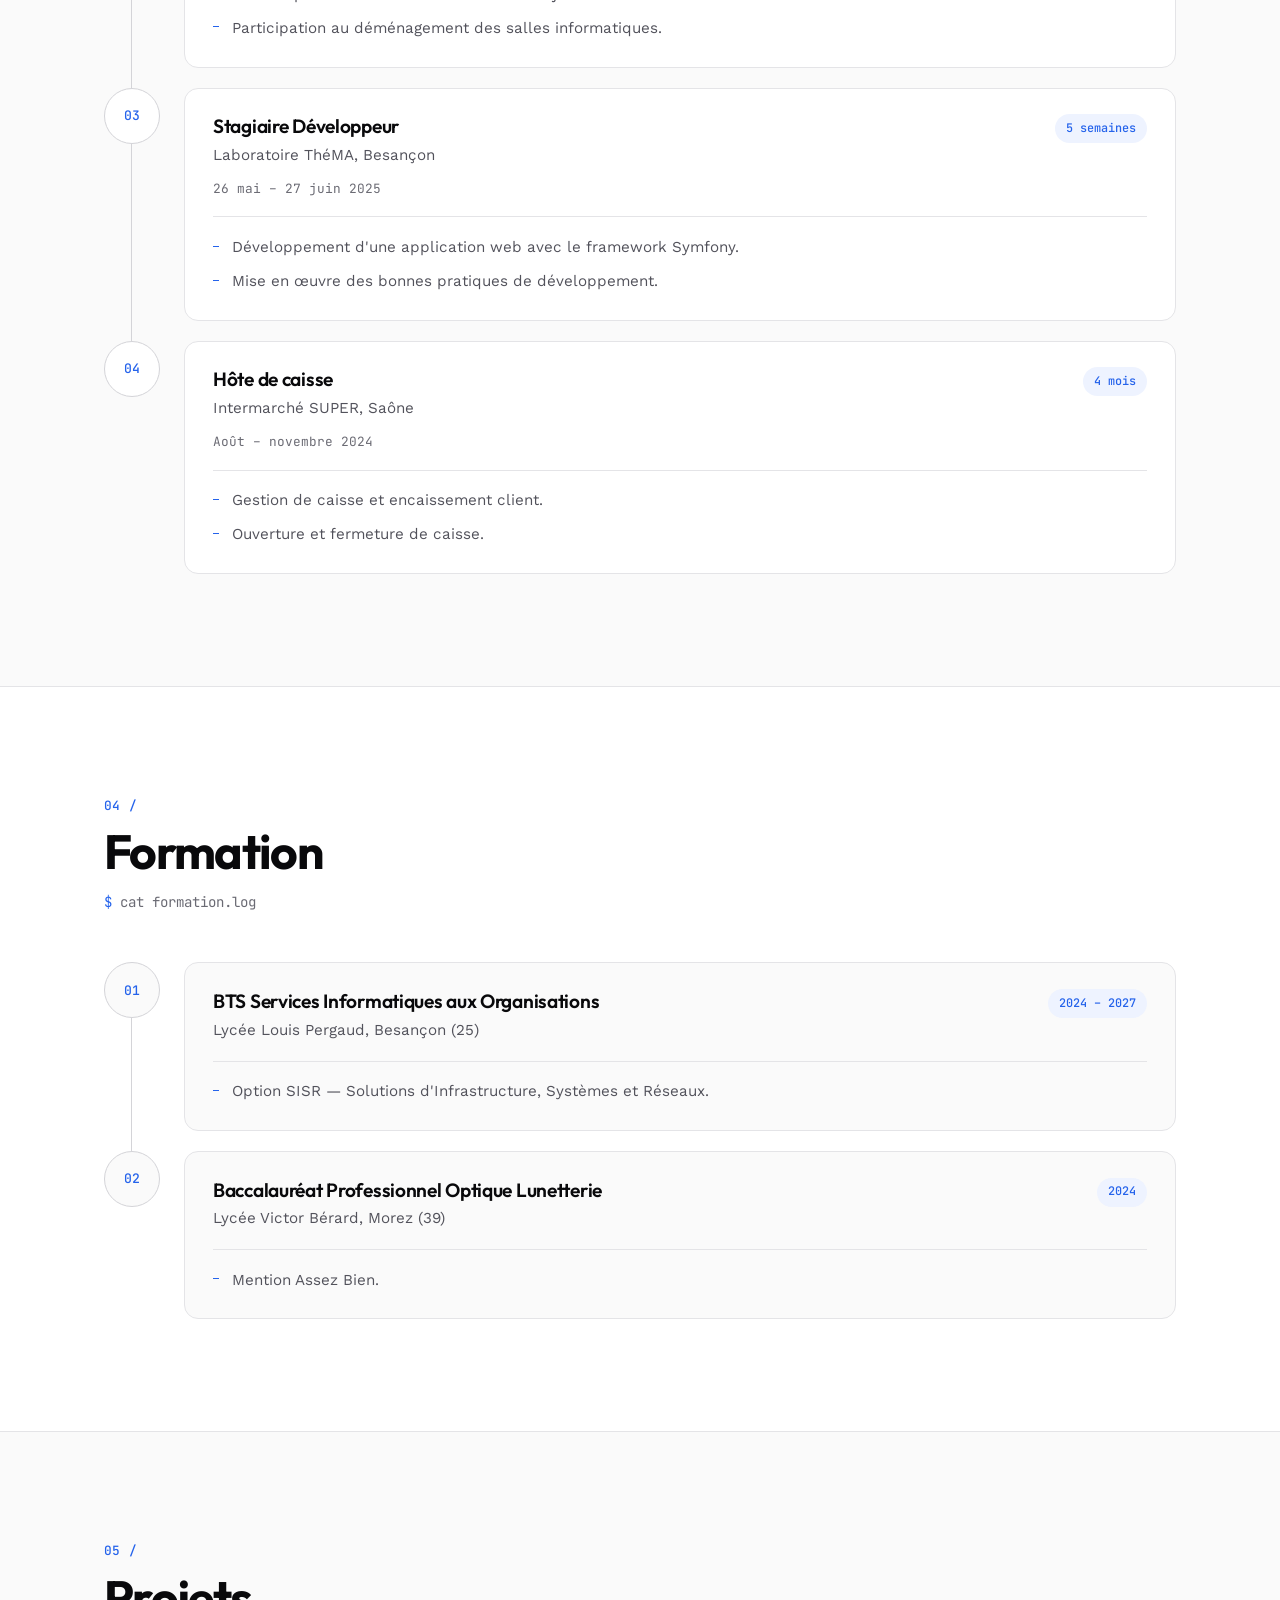
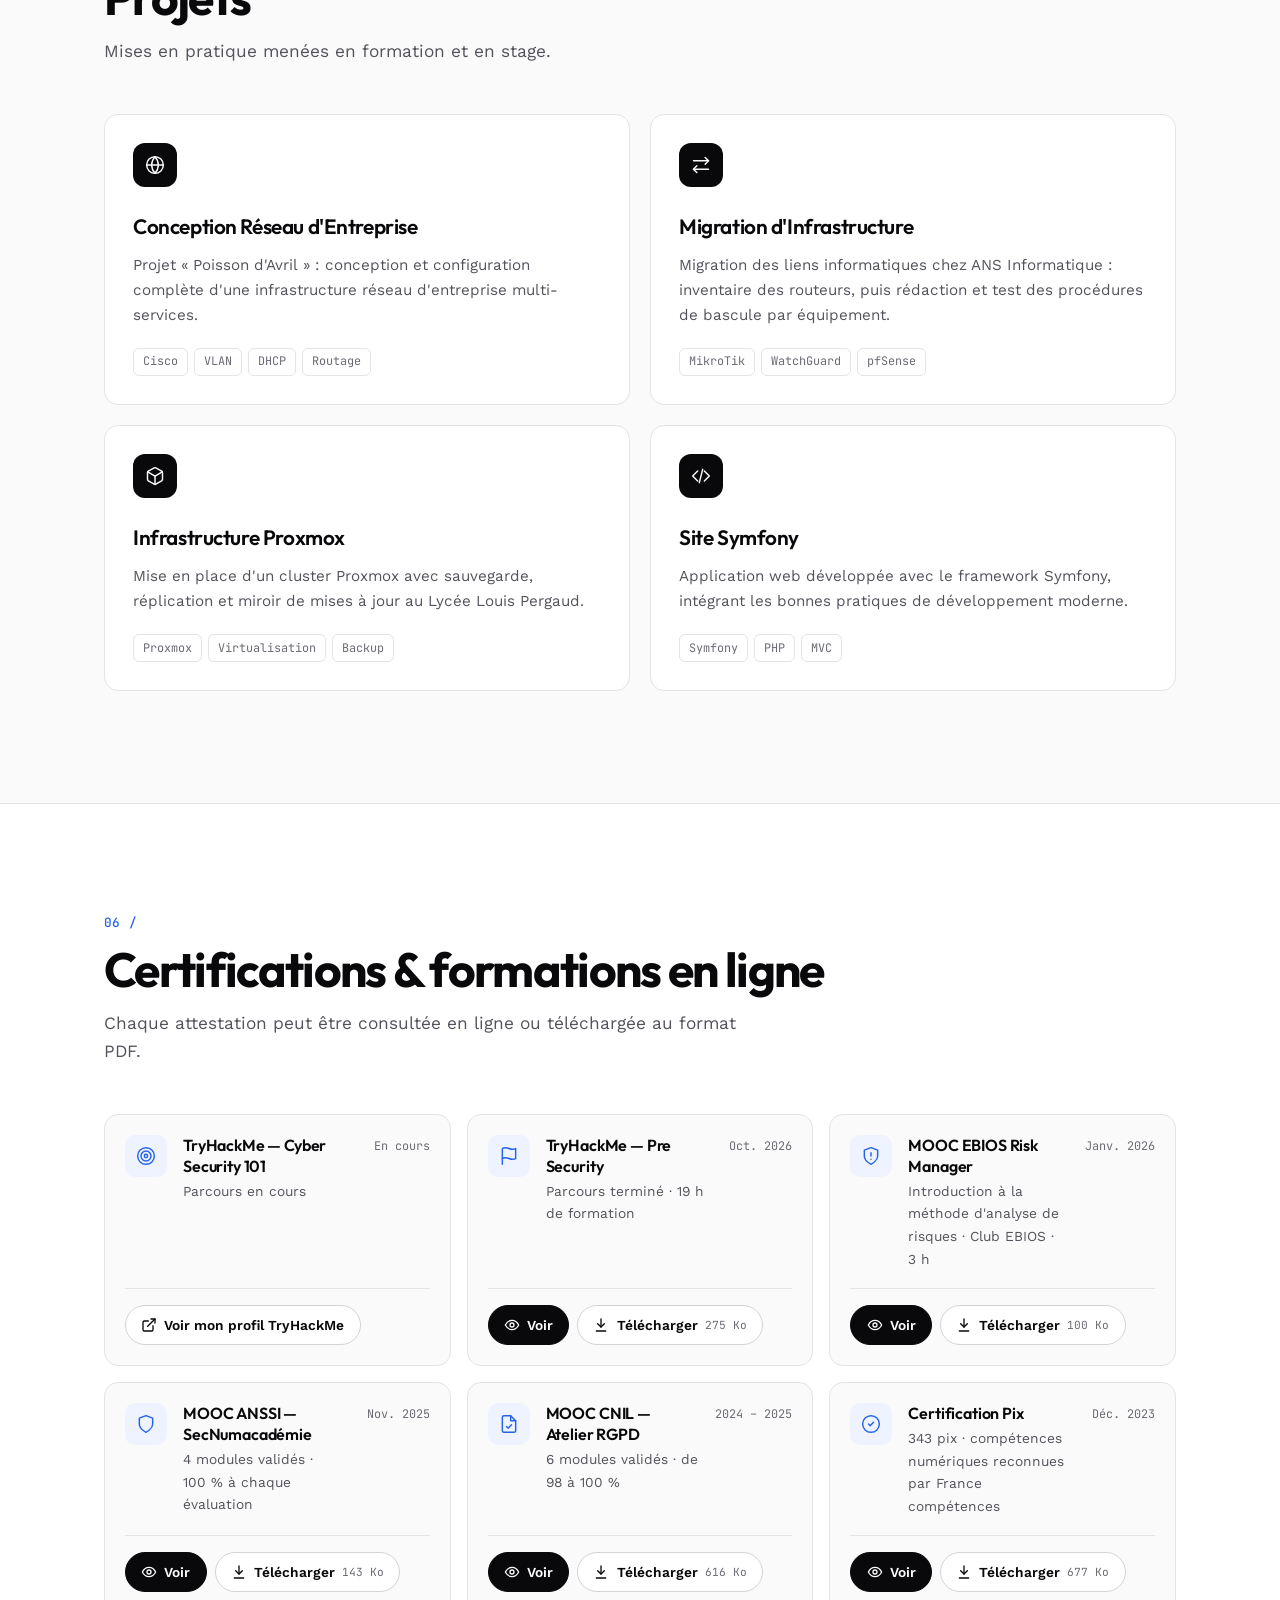
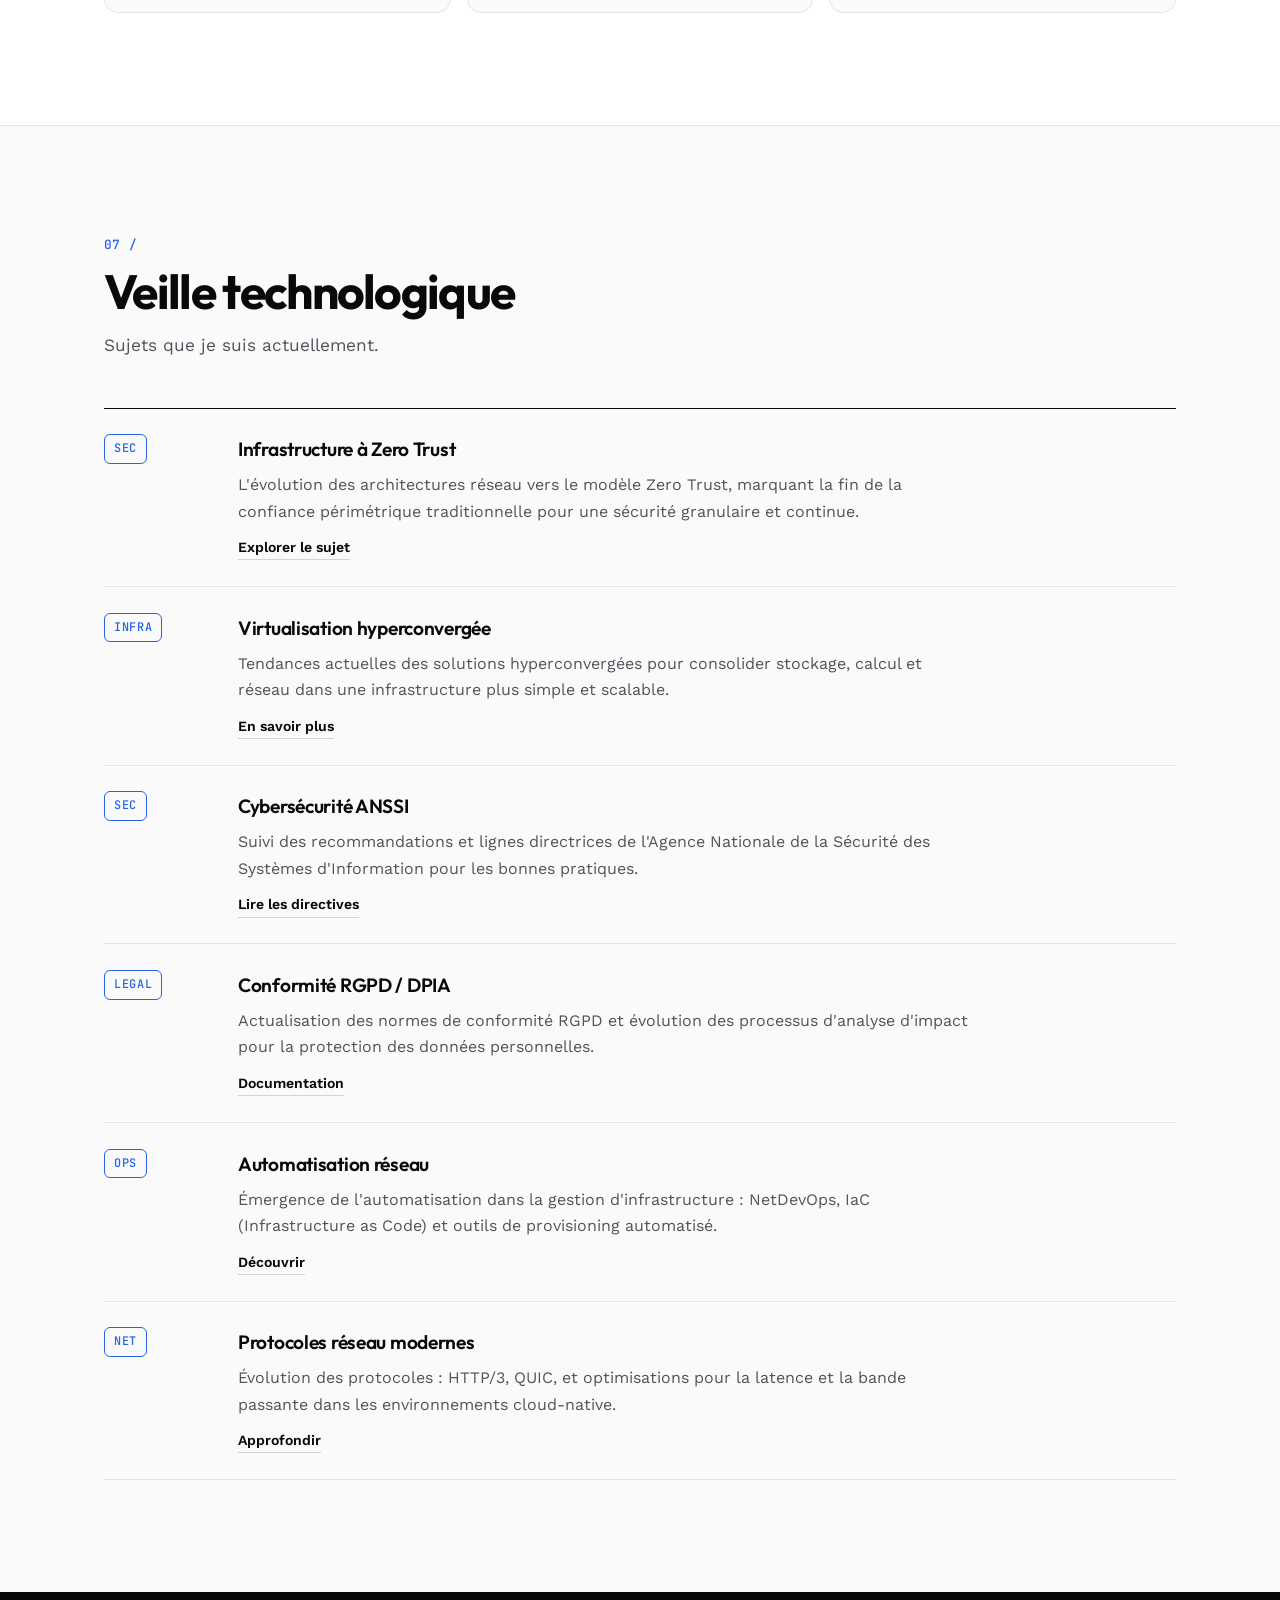
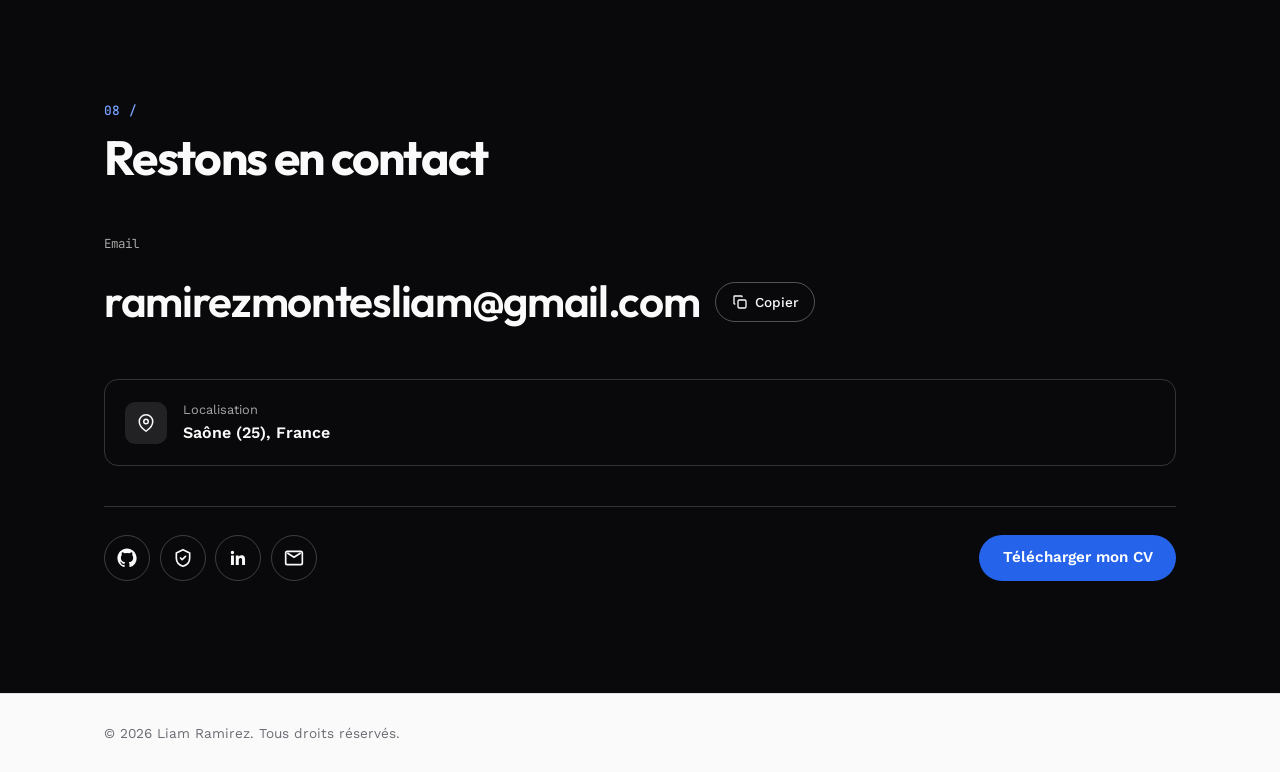
==== commit e88ba9d2: "CV version BTS (coordonnées masquées) et retrait du téléphone du site Co-Authored-By: Claude Opus 5." ====
--- a/index.html
+++ b/index.html
@@ -142,10 +142,6 @@
             <dd>Permis B (en cours)</dd>
           </div>
           <div class="about-facts__row">
-            <dt>Téléphone</dt>
-            <dd><a href="tel:+33771102141">+33 7 71 10 21 41</a></dd>
-          </div>
-          <div class="about-facts__row">
             <dt>Email</dt>
             <dd><a href="mailto:ramirezmontesliam@gmail.com">ramirezmontesliam@gmail.com</a></dd>
           </div>
@@ -154,7 +150,7 @@
             <dd><a href="https://tryhackme.com/p/liamr25" target="_blank" rel="noopener">liamr25</a></dd>
           </div>
         </dl>
-        <a href="#contact" class="btn btn--ghost btn--sm about-panel__cta">Me contacter</a>
+        <a href="CV_RAMIREZ-MONTES_Liam.pdf" class="btn btn--ghost btn--sm about-panel__cta" download>Télécharger mon CV</a>
       </aside>
     </div>
   </section>
@@ -597,15 +593,6 @@
         </div>
 
         <div class="contact-cards">
-          <a href="tel:+33771102141" class="contact-card">
-            <span class="contact-card__icon" aria-hidden="true">
-              <svg width="18" height="18" viewBox="0 0 24 24" fill="none" stroke="currentColor" stroke-width="2"><path d="M22 16.92v3a2 2 0 0 1-2.18 2 19.79 19.79 0 0 1-8.63-3.07 19.5 19.5 0 0 1-6-6 19.79 19.79 0 0 1-3.07-8.67A2 2 0 0 1 4.11 2h3a2 2 0 0 1 2 1.72c.127.96.361 1.903.7 2.81a2 2 0 0 1-.45 2.11L8.09 9.91a16 16 0 0 0 6 6l1.27-1.27a2 2 0 0 1 2.11-.45c.907.339 1.85.573 2.81.7A2 2 0 0 1 22 16.92z"/></svg>
-            </span>
-            <span>
-              <span class="contact-card__label">Téléphone</span>
-              <span class="contact-card__value">+33 7 71 10 21 41</span>
-            </span>
-          </a>
 
           <div class="contact-card contact-card--static">
             <span class="contact-card__icon" aria-hidden="true">
@@ -633,6 +620,7 @@
               <svg width="20" height="20" viewBox="0 0 24 24" fill="none" stroke="currentColor" stroke-width="2" aria-hidden="true"><path d="M4 4h16v16H4z" opacity="0"/><path d="M22 6c0-1.1-.9-2-2-2H4a2 2 0 0 0-2 2v12a2 2 0 0 0 2 2h16a2 2 0 0 0 2-2V6zm-2 0-8 5-8-5"/></svg>
             </a>
           </div>
+          <a href="CV_RAMIREZ-MONTES_Liam.pdf" class="btn btn--primary" download>Télécharger mon CV</a>
         </div>
       </div>
     </div>
--- a/style.css
+++ b/style.css
@@ -545,7 +545,7 @@
 .copy-btn:hover{ border-color: currentColor; }
 .copy-btn.is-copied{ background: var(--ok); border-color: var(--ok); color: #fff; }
 
-.contact-cards{ display: grid; grid-template-columns: repeat(2, 1fr); gap: 1rem; margin-top: 1rem; }
+.contact-cards{ display: grid; grid-template-columns: repeat(auto-fit, minmax(260px, 1fr)); gap: 1rem; margin-top: 1rem; }
 .contact-card{
   display: flex; align-items: center; gap: 1rem;
   padding: 1.15rem 1.25rem; border-radius: var(--radius);
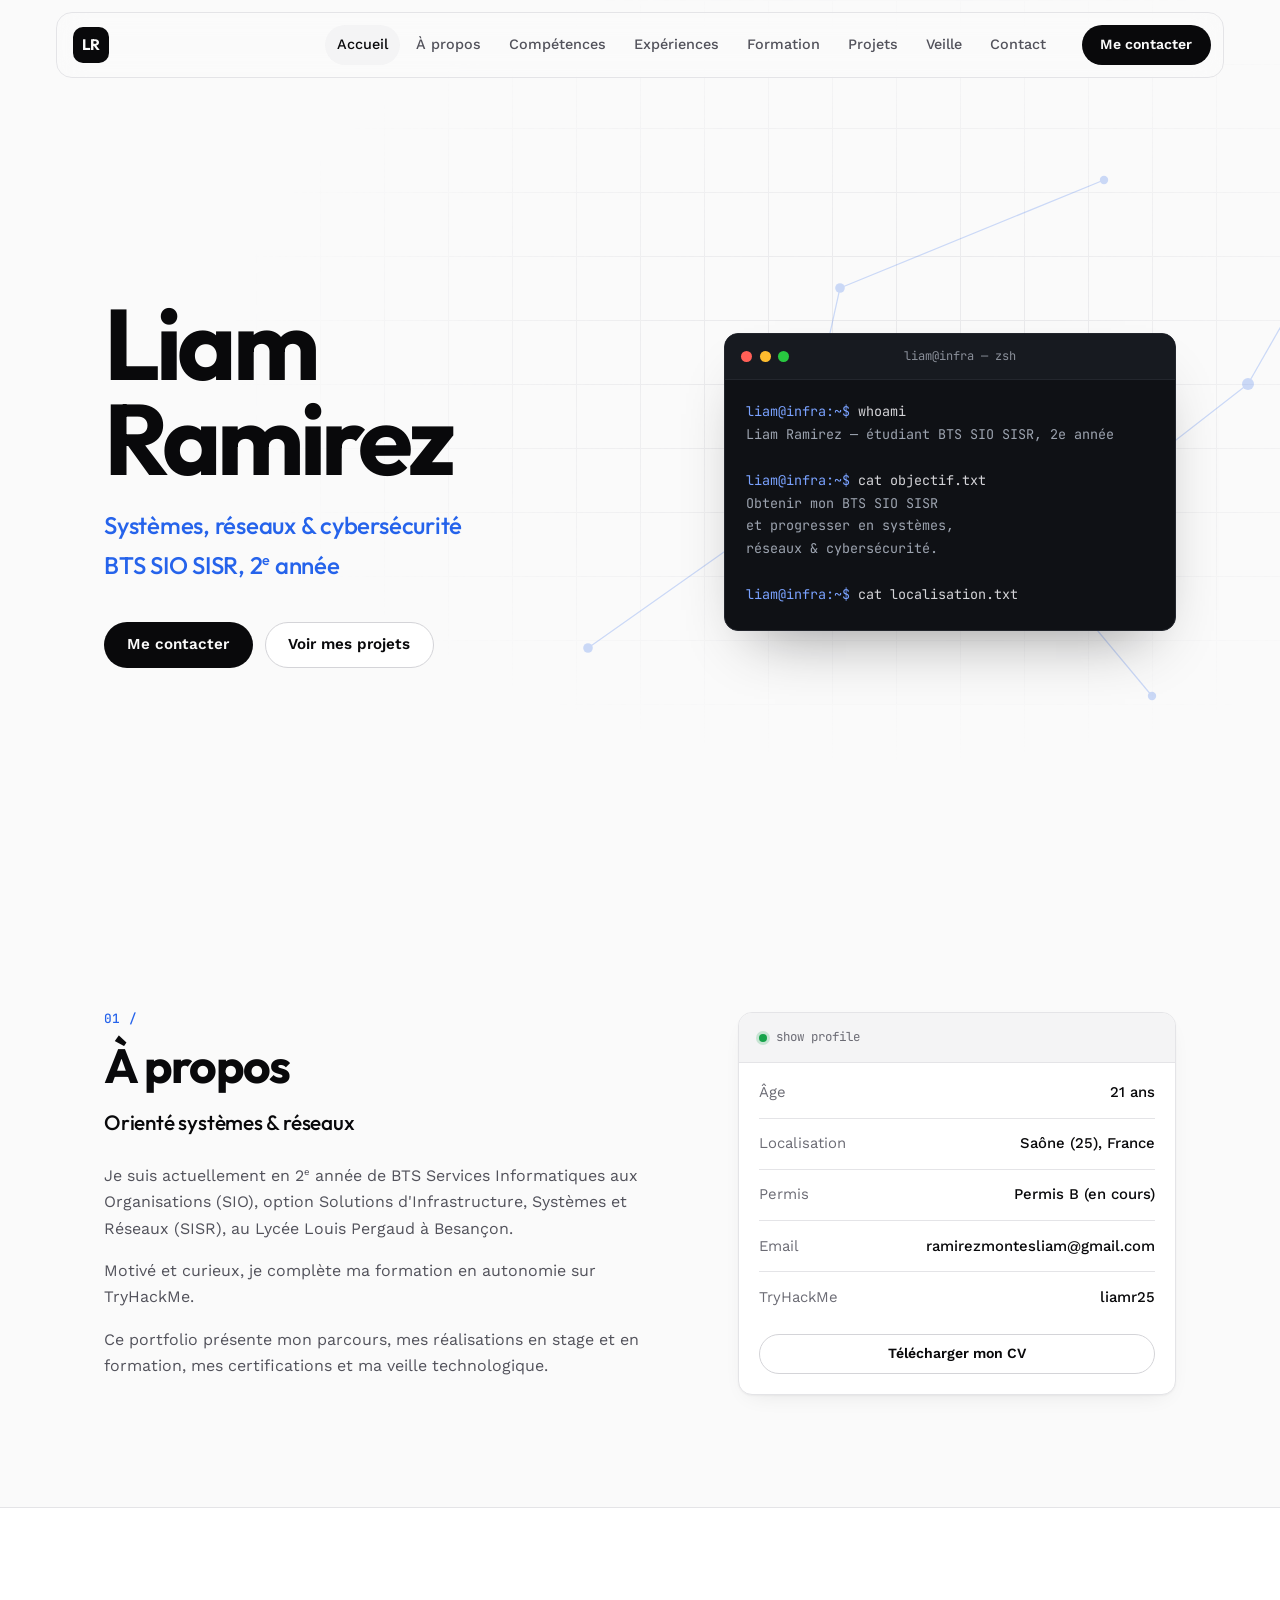
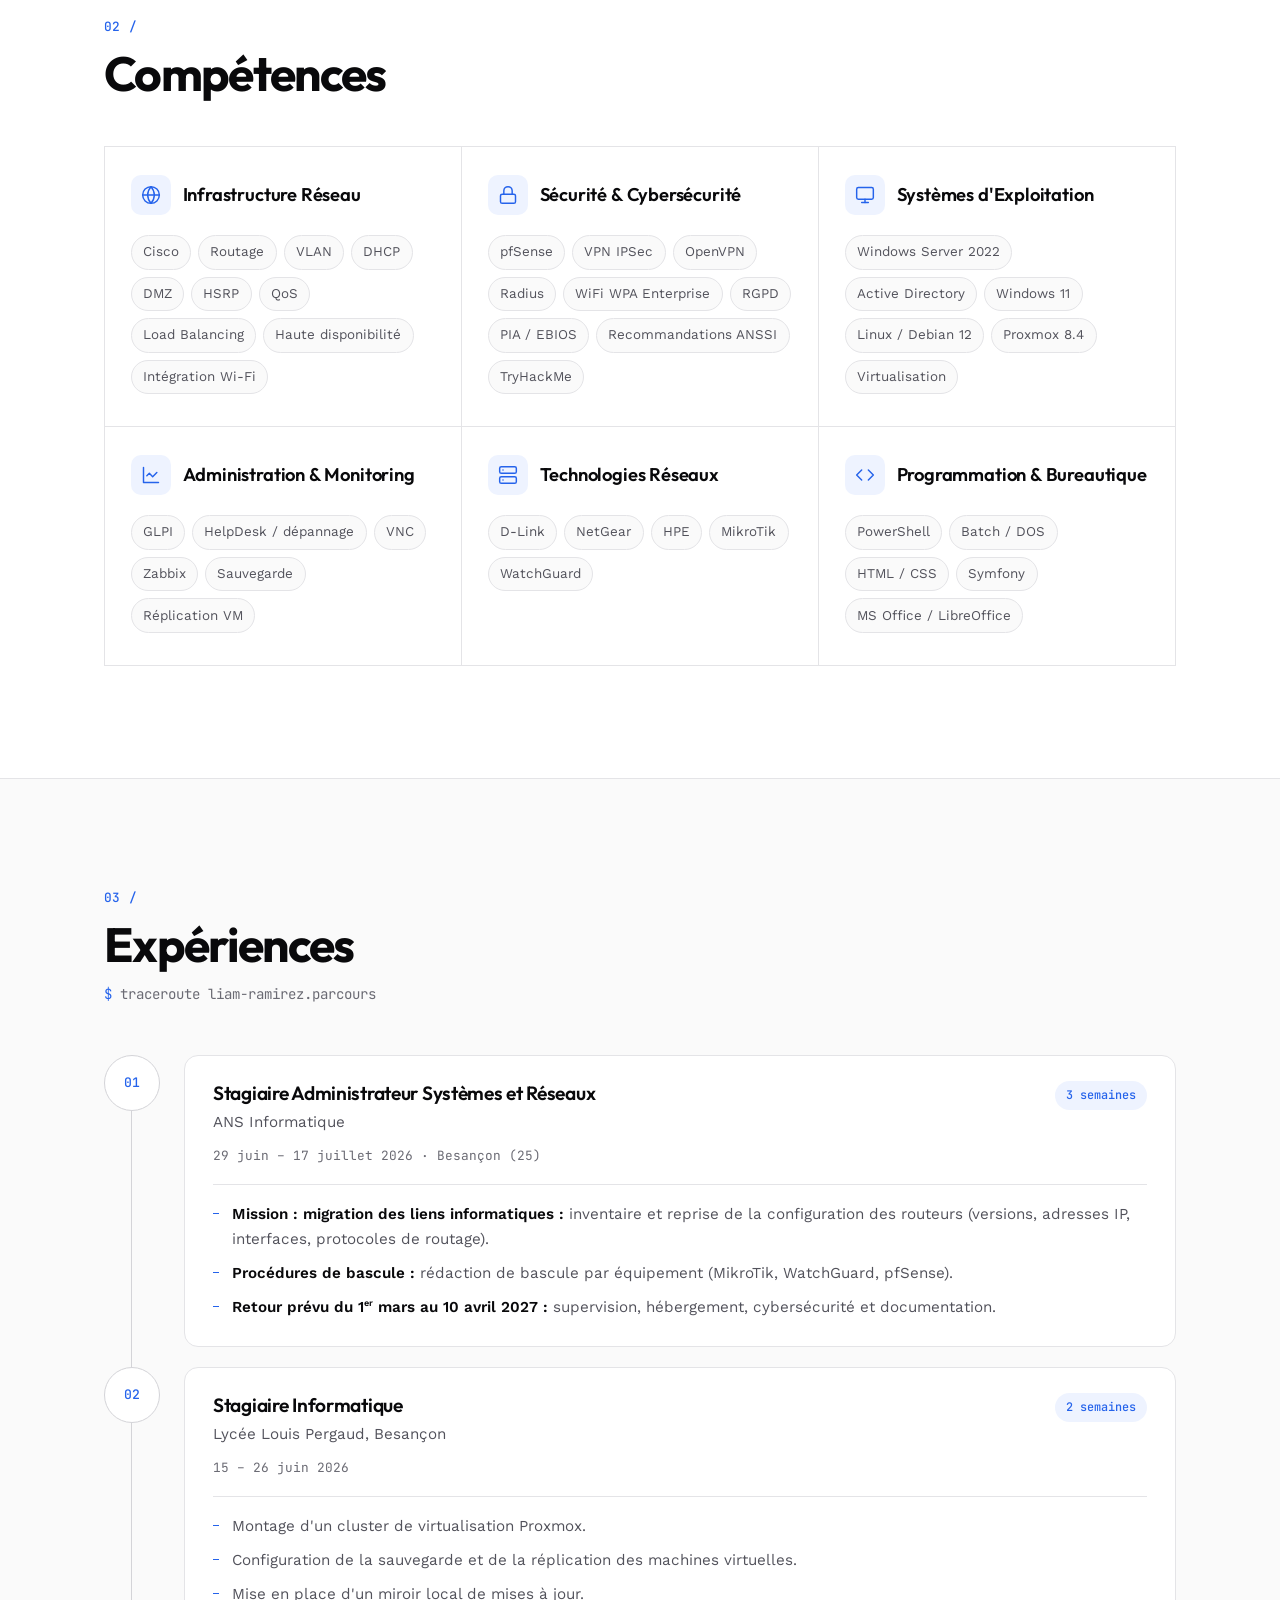
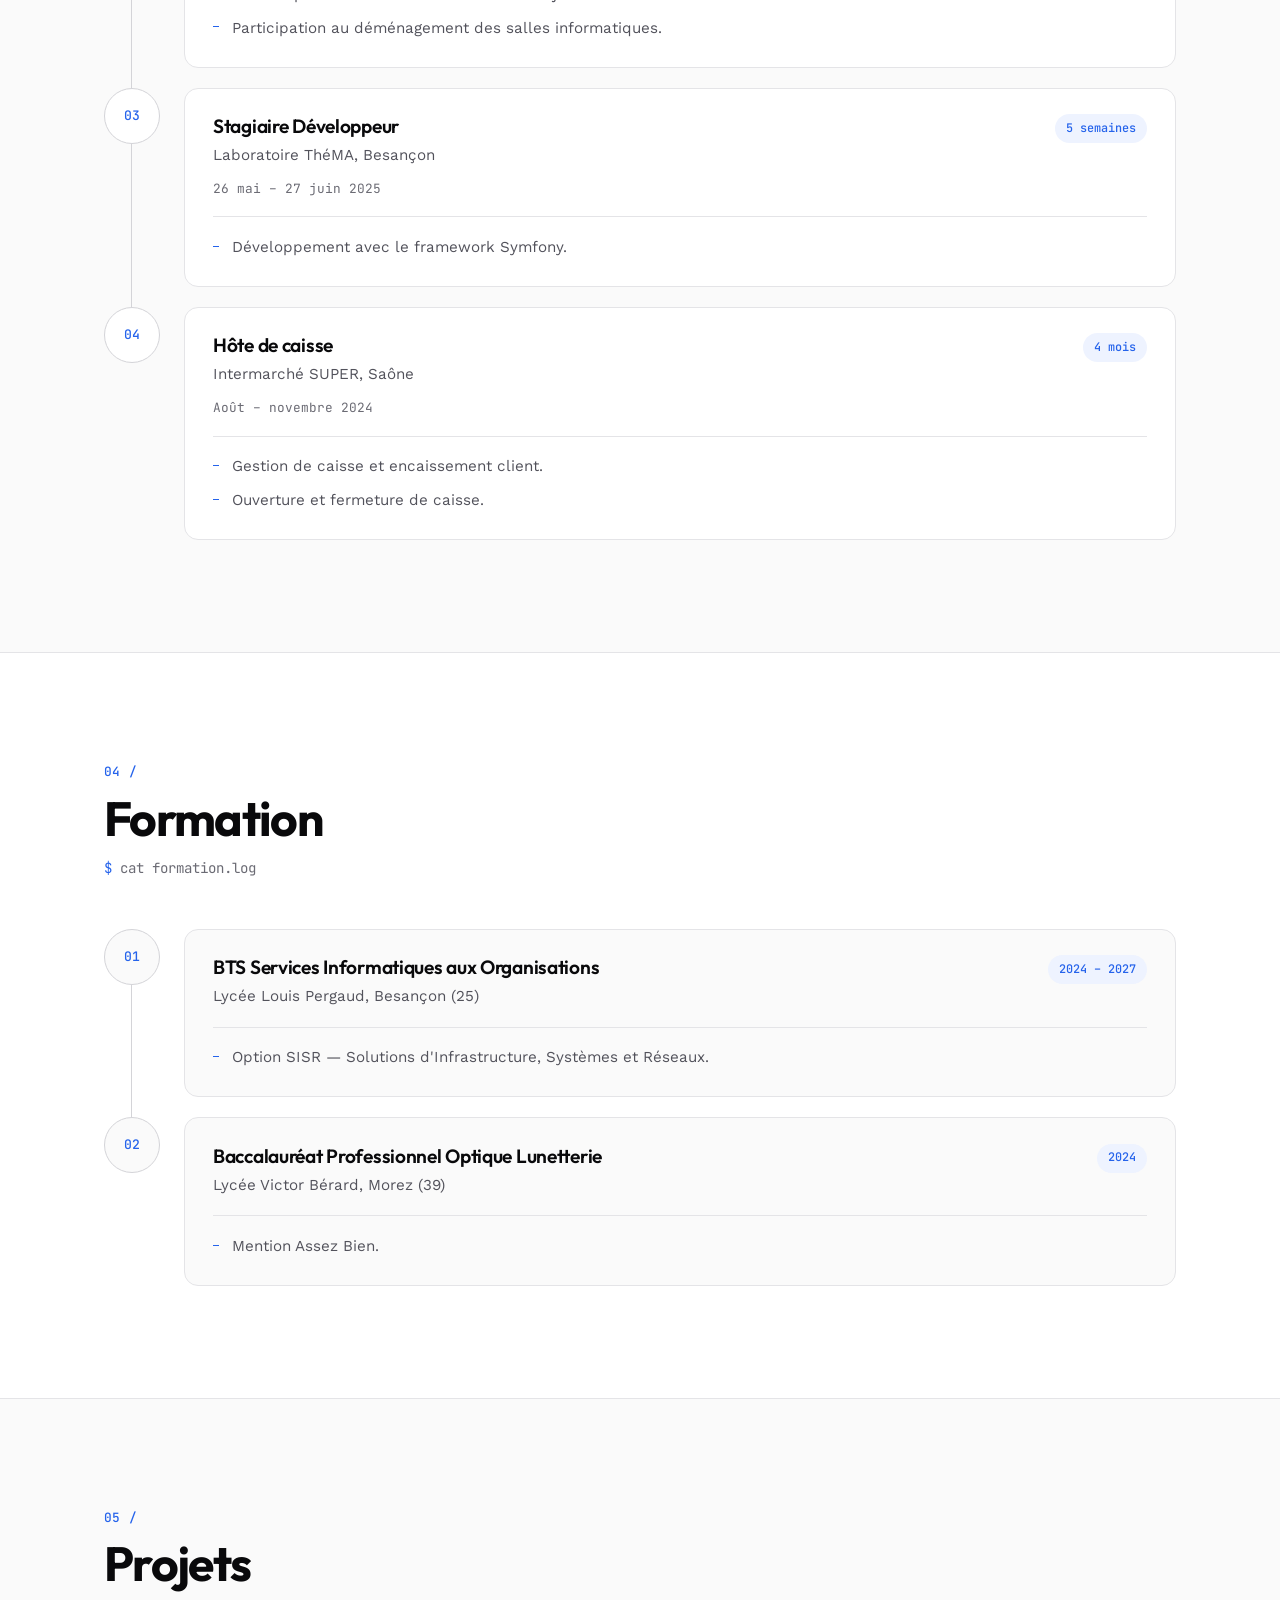
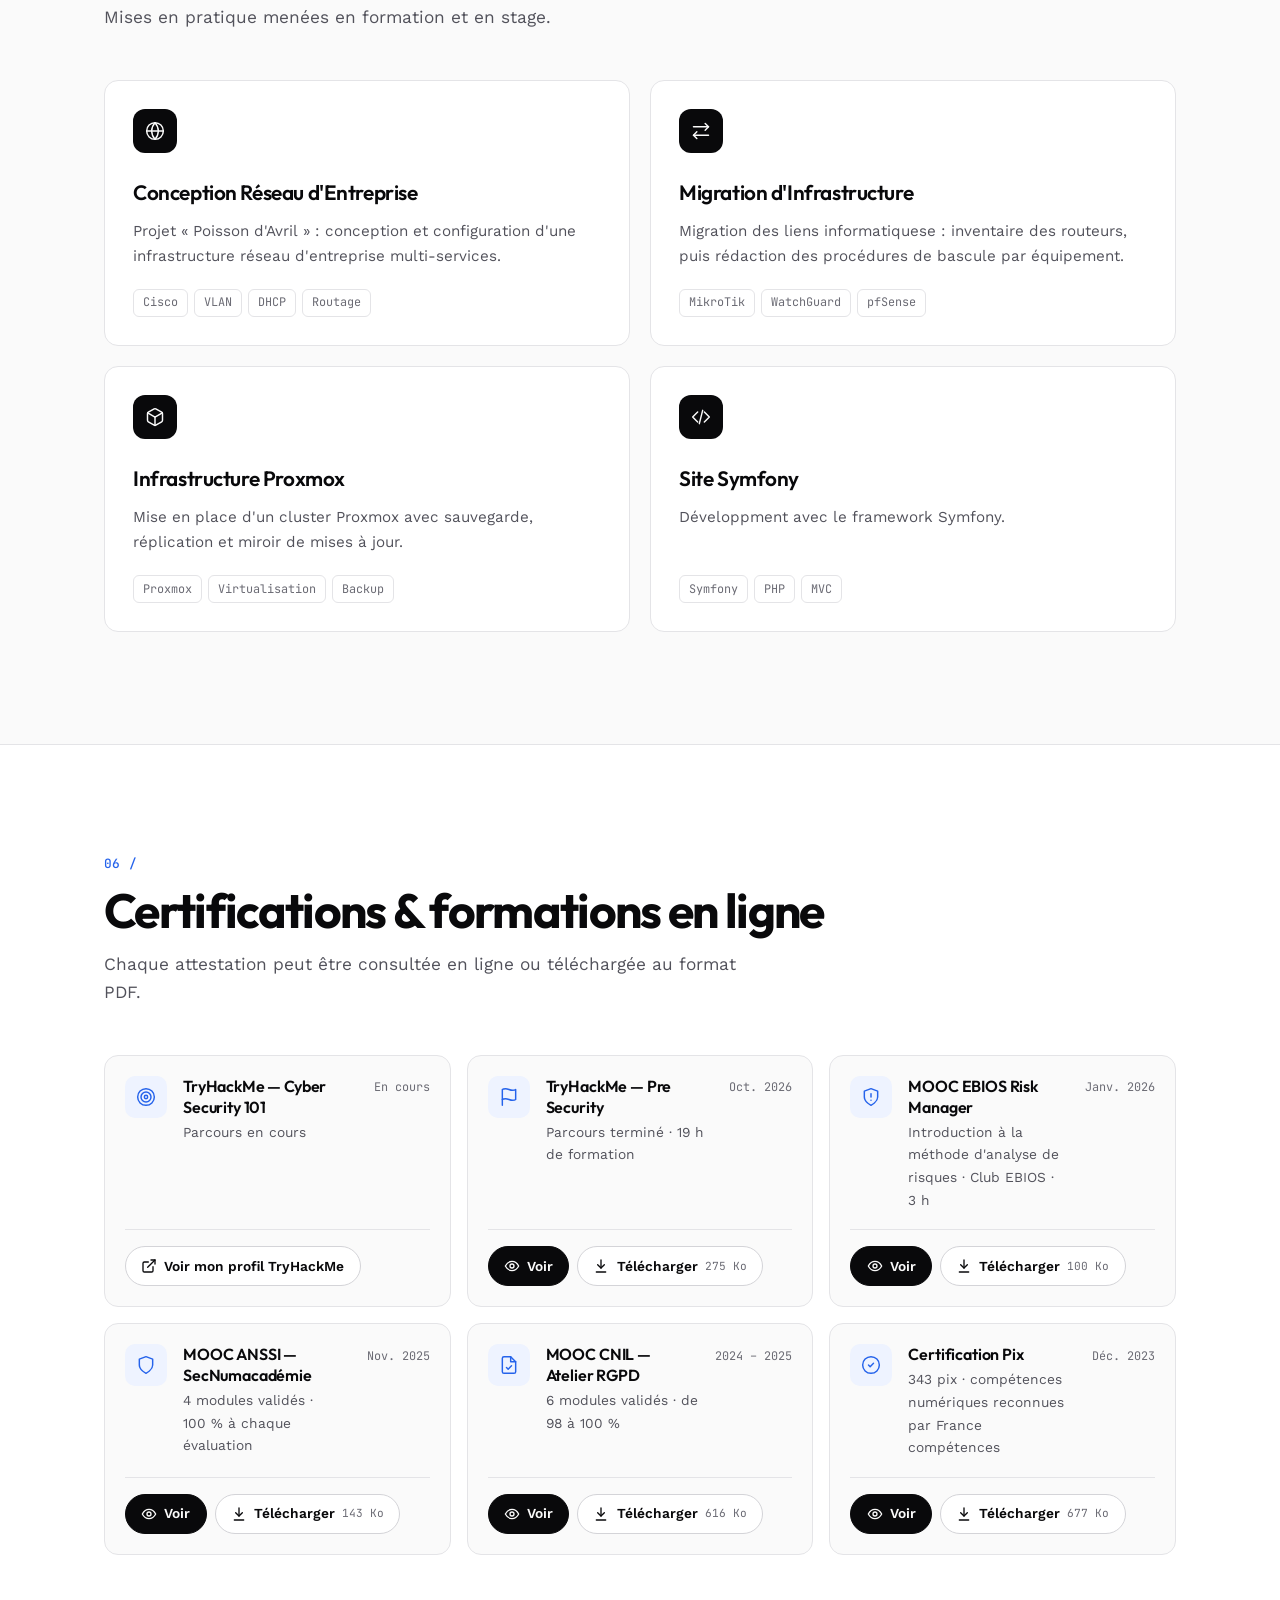
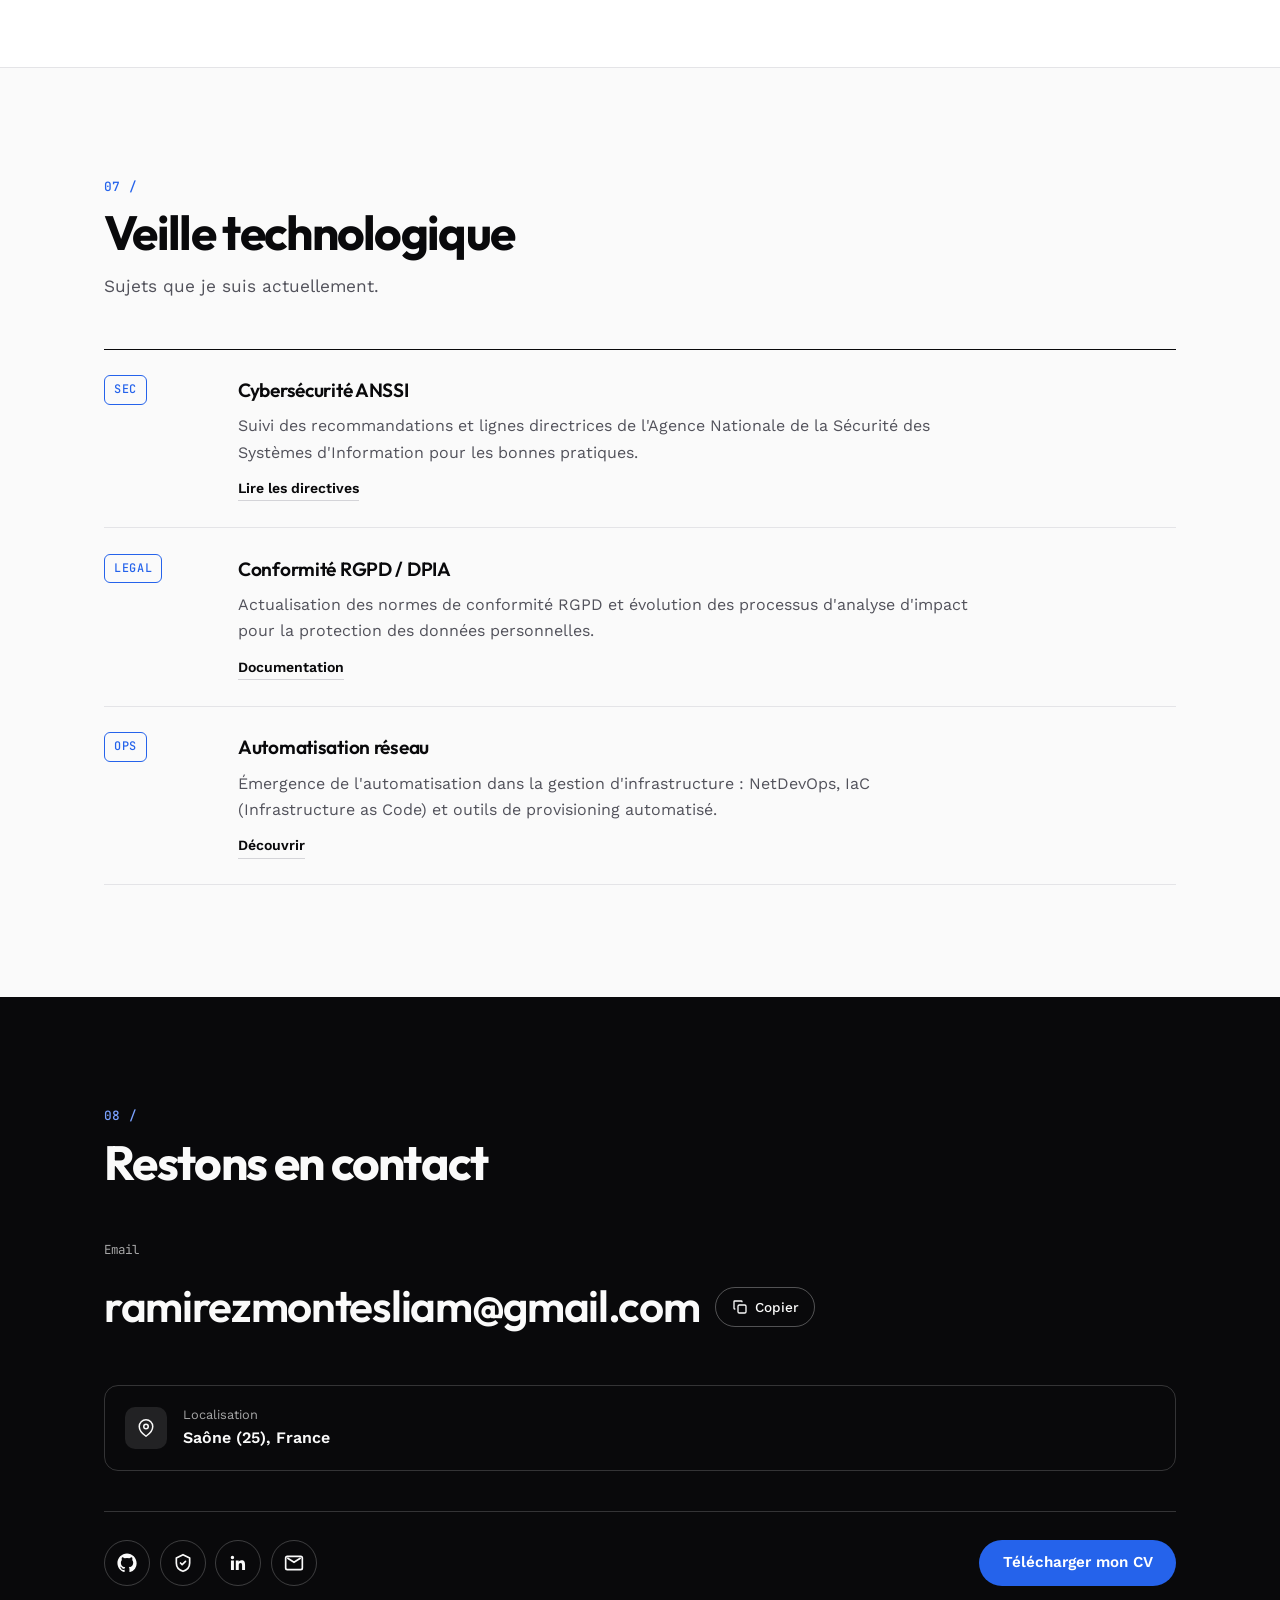
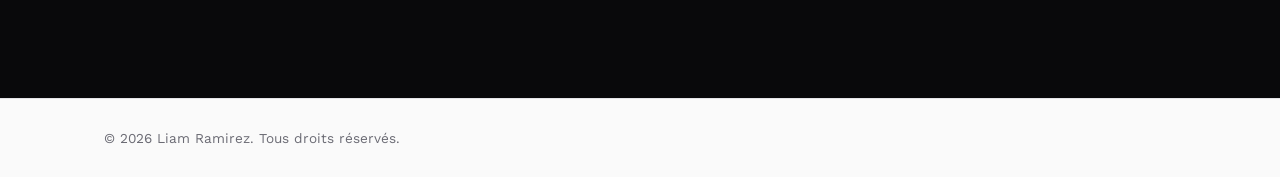
==== commit 643d4c5d: "Update title and content in index.html" ====
--- a/index.html
+++ b/index.html
@@ -3,7 +3,7 @@
 <head>
 <meta charset="UTF-8">
 <meta name="viewport" content="width=device-width, initial-scale=1.0">
-<title>Liam Ramirez — Infrastructure &amp; Réseaux</title>
+<title>Liam RAMIREZ | Portfolio</title>
 <meta name="description" content="Portfolio de Liam Ramirez, étudiant en BTS SIO SISR à Besançon : administration systèmes, réseaux et cybersécurité. Expériences, réalisations, certifications et veille technologique.">
 <meta name="theme-color" content="#fafafa" media="(prefers-color-scheme: light)">
 <meta name="theme-color" content="#0b0b0d" media="(prefers-color-scheme: dark)">
@@ -88,10 +88,8 @@
 
     <div class="hero-inner">
       <div class="hero-copy">
-        <p class="hero-kicker"><span class="dot dot--up" aria-hidden="true"></span>Lycée Louis Pergaud · Besançon</p>
         <h1 class="hero-title">Liam Ramirez</h1>
-        <p class="hero-role">Systèmes, réseaux &amp; cybersécurité — BTS SIO SISR, 2<sup>e</sup> année</p>
-        <p class="hero-desc">Étudiant en administration systèmes et réseaux, j'apprends en construisant&nbsp;: routage, sécurité périmétrique, virtualisation et supervision.</p>
+        <p class="hero-role">Systèmes, réseaux &amp; cybersécurité <br> BTS SIO SISR, 2<sup>e</sup> année</p>
         <div class="hero-actions">
           <a href="#contact" class="btn btn--primary">Me contacter</a>
           <a href="#projets" class="btn btn--ghost">Voir mes projets</a>
@@ -117,7 +115,7 @@
     <div class="section-inner about-layout">
       <div class="about-copy">
         <h2 class="section-title">À propos</h2>
-        <p class="section-lede">Passionné par l'infrastructure IT</p>
+        <p class="section-lede">Orienté systèmes & réseaux</p>
         <p>Je suis actuellement en 2<sup>e</sup> année de BTS Services Informatiques aux Organisations (SIO), option Solutions d'Infrastructure, Systèmes et Réseaux (SISR), au Lycée Louis Pergaud à Besançon.</p>
         <p>Motivé et curieux, je complète ma formation en autonomie sur TryHackMe.</p>
         <p>Ce portfolio présente mon parcours, mes réalisations en stage et en formation, mes certifications et ma veille technologique.</p>
@@ -263,8 +261,8 @@
             </div>
             <p class="hop__dates">29 juin – 17 juillet 2026 · Besançon (25)</p>
             <ul class="hop__list">
-              <li><strong>Mission — migration des liens informatiques&nbsp;:</strong> inventaire et reprise de la configuration des routeurs (versions, adresses IP, interfaces, protocoles de routage).</li>
-              <li><strong>Procédures de bascule&nbsp;:</strong> rédaction et test de procédures de bascule par équipement (MikroTik, WatchGuard, pfSense).</li>
+              <li><strong>Mission : migration des liens informatiques&nbsp;:</strong> inventaire et reprise de la configuration des routeurs (versions, adresses IP, interfaces, protocoles de routage).</li>
+              <li><strong>Procédures de bascule&nbsp;:</strong> rédaction de bascule par équipement (MikroTik, WatchGuard, pfSense).</li>
               <li><strong>Retour prévu du 1<sup>er</sup> mars au 10 avril 2027&nbsp;:</strong> supervision, hébergement, cybersécurité et documentation.</li>
             </ul>
           </div>
@@ -302,8 +300,7 @@
             </div>
             <p class="hop__dates">26 mai – 27 juin 2025</p>
             <ul class="hop__list">
-              <li>Développement d'une application web avec le framework Symfony.</li>
-              <li>Mise en œuvre des bonnes pratiques de développement.</li>
+              <li>Développement avec le framework Symfony.</li>
             </ul>
           </div>
         </li>
@@ -385,7 +382,7 @@
         <article class="project-card">
           <div class="project-card__icon" aria-hidden="true"><svg width="20" height="20" viewBox="0 0 24 24" fill="none" stroke="currentColor" stroke-width="1.75" stroke-linecap="round" stroke-linejoin="round" aria-hidden="true"><circle cx="12" cy="12" r="10"/><path d="M2 12h20"/><path d="M12 2a15.3 15.3 0 0 1 4 10 15.3 15.3 0 0 1-4 10 15.3 15.3 0 0 1-4-10 15.3 15.3 0 0 1 4-10z"/></svg></div>
           <h3 class="project-card__title">Conception Réseau d'Entreprise</h3>
-          <p class="project-card__desc">Projet «&nbsp;Poisson d'Avril&nbsp;»&nbsp;: conception et configuration complète d'une infrastructure réseau d'entreprise multi-services.</p>
+          <p class="project-card__desc">Projet «&nbsp;Poisson d'Avril&nbsp;»&nbsp;: conception et configuration d'une infrastructure réseau d'entreprise multi-services.</p>
           <ul class="tag-row">
             <li>Cisco</li><li>VLAN</li><li>DHCP</li><li>Routage</li>
           </ul>
@@ -394,7 +391,7 @@
         <article class="project-card">
           <div class="project-card__icon" aria-hidden="true"><svg width="20" height="20" viewBox="0 0 24 24" fill="none" stroke="currentColor" stroke-width="1.75" stroke-linecap="round" stroke-linejoin="round" aria-hidden="true"><path d="M17 3l4 4-4 4"/><path d="M3 7h18"/><path d="M7 21l-4-4 4-4"/><path d="M21 17H3"/></svg></div>
           <h3 class="project-card__title">Migration d'Infrastructure</h3>
-          <p class="project-card__desc">Migration des liens informatiques chez ANS Informatique&nbsp;: inventaire des routeurs, puis rédaction et test des procédures de bascule par équipement.</p>
+          <p class="project-card__desc">Migration des liens informatiquese&nbsp;: inventaire des routeurs, puis rédaction des procédures de bascule par équipement.</p>
           <ul class="tag-row">
             <li>MikroTik</li><li>WatchGuard</li><li>pfSense</li>
           </ul>
@@ -403,7 +400,7 @@
         <article class="project-card">
           <div class="project-card__icon" aria-hidden="true"><svg width="20" height="20" viewBox="0 0 24 24" fill="none" stroke="currentColor" stroke-width="1.75" stroke-linecap="round" stroke-linejoin="round" aria-hidden="true"><path d="M21 16V8a2 2 0 0 0-1-1.73l-7-4a2 2 0 0 0-2 0l-7 4A2 2 0 0 0 3 8v8a2 2 0 0 0 1 1.73l7 4a2 2 0 0 0 2 0l7-4A2 2 0 0 0 21 16z"/><path d="M3.27 6.96 12 12.01l8.73-5.05"/><path d="M12 22.08V12"/></svg></div>
           <h3 class="project-card__title">Infrastructure Proxmox</h3>
-          <p class="project-card__desc">Mise en place d'un cluster Proxmox avec sauvegarde, réplication et miroir de mises à jour au Lycée Louis Pergaud.</p>
+          <p class="project-card__desc">Mise en place d'un cluster Proxmox avec sauvegarde, réplication et miroir de mises à jour.</p>
           <ul class="tag-row">
             <li>Proxmox</li><li>Virtualisation</li><li>Backup</li>
           </ul>
@@ -412,7 +409,7 @@
         <article class="project-card">
           <div class="project-card__icon" aria-hidden="true"><svg width="20" height="20" viewBox="0 0 24 24" fill="none" stroke="currentColor" stroke-width="1.75" stroke-linecap="round" stroke-linejoin="round" aria-hidden="true"><path d="M16 18l6-6-6-6"/><path d="M8 6l-6 6 6 6"/><path d="M14 4l-4 16"/></svg></div>
           <h3 class="project-card__title">Site Symfony</h3>
-          <p class="project-card__desc">Application web développée avec le framework Symfony, intégrant les bonnes pratiques de développement moderne.</p>
+          <p class="project-card__desc">Développment avec le framework Symfony.</p>
           <ul class="tag-row">
             <li>Symfony</li><li>PHP</li><li>MVC</li>
           </ul>
@@ -526,22 +523,6 @@
         <li class="feed-item">
           <span class="feed-item__tag">SEC</span>
           <div class="feed-item__body">
-            <h3 class="feed-item__title">Infrastructure à Zero Trust</h3>
-            <p>L'évolution des architectures réseau vers le modèle Zero Trust, marquant la fin de la confiance périmétrique traditionnelle pour une sécurité granulaire et continue.</p>
-            <a href="#">Explorer le sujet</a>
-          </div>
-        </li>
-        <li class="feed-item">
-          <span class="feed-item__tag">INFRA</span>
-          <div class="feed-item__body">
-            <h3 class="feed-item__title">Virtualisation hyperconvergée</h3>
-            <p>Tendances actuelles des solutions hyperconvergées pour consolider stockage, calcul et réseau dans une infrastructure plus simple et scalable.</p>
-            <a href="#">En savoir plus</a>
-          </div>
-        </li>
-        <li class="feed-item">
-          <span class="feed-item__tag">SEC</span>
-          <div class="feed-item__body">
             <h3 class="feed-item__title">Cybersécurité ANSSI</h3>
             <p>Suivi des recommandations et lignes directrices de l'Agence Nationale de la Sécurité des Systèmes d'Information pour les bonnes pratiques.</p>
             <a href="#">Lire les directives</a>
@@ -561,14 +542,6 @@
             <h3 class="feed-item__title">Automatisation réseau</h3>
             <p>Émergence de l'automatisation dans la gestion d'infrastructure&nbsp;: NetDevOps, IaC (Infrastructure as Code) et outils de provisioning automatisé.</p>
             <a href="#">Découvrir</a>
-          </div>
-        </li>
-        <li class="feed-item">
-          <span class="feed-item__tag">NET</span>
-          <div class="feed-item__body">
-            <h3 class="feed-item__title">Protocoles réseau modernes</h3>
-            <p>Évolution des protocoles&nbsp;: HTTP/3, QUIC, et optimisations pour la latence et la bande passante dans les environnements cloud-native.</p>
-            <a href="#">Approfondir</a>
           </div>
         </li>
       </ul>
